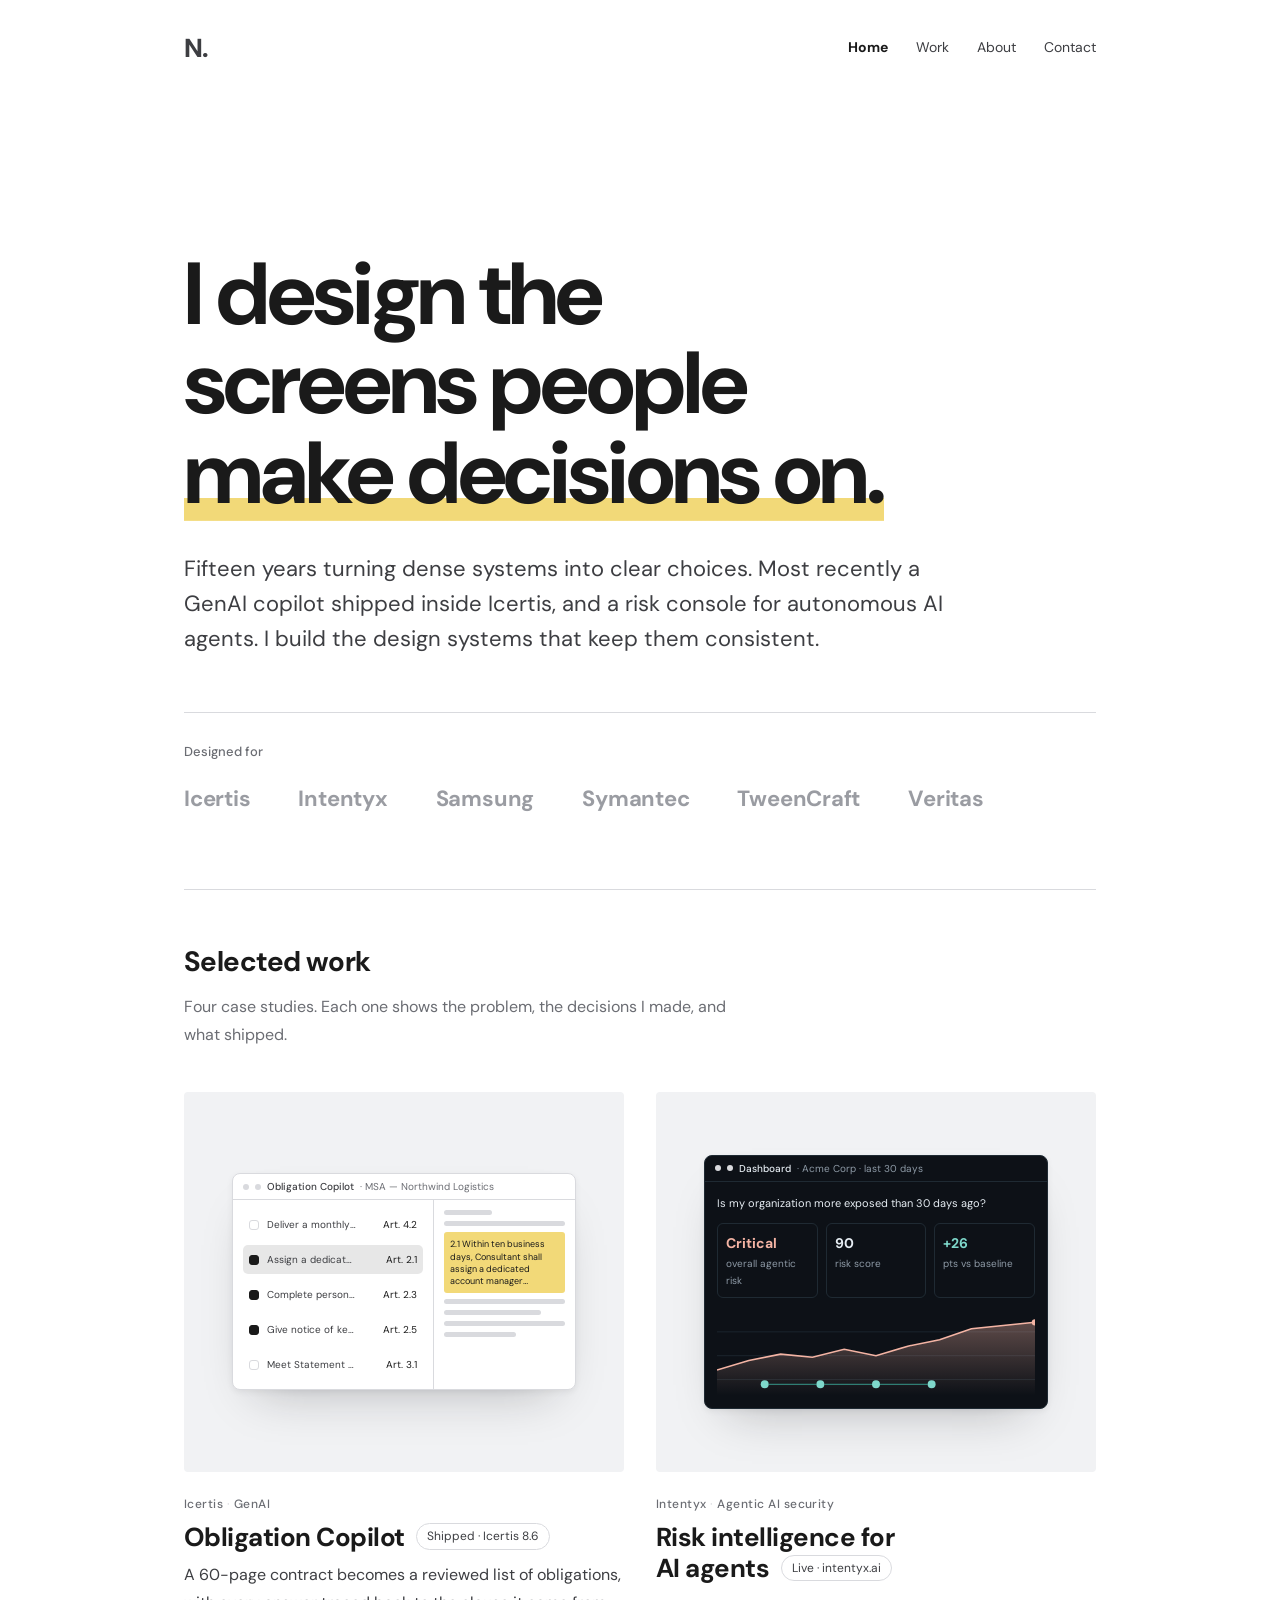
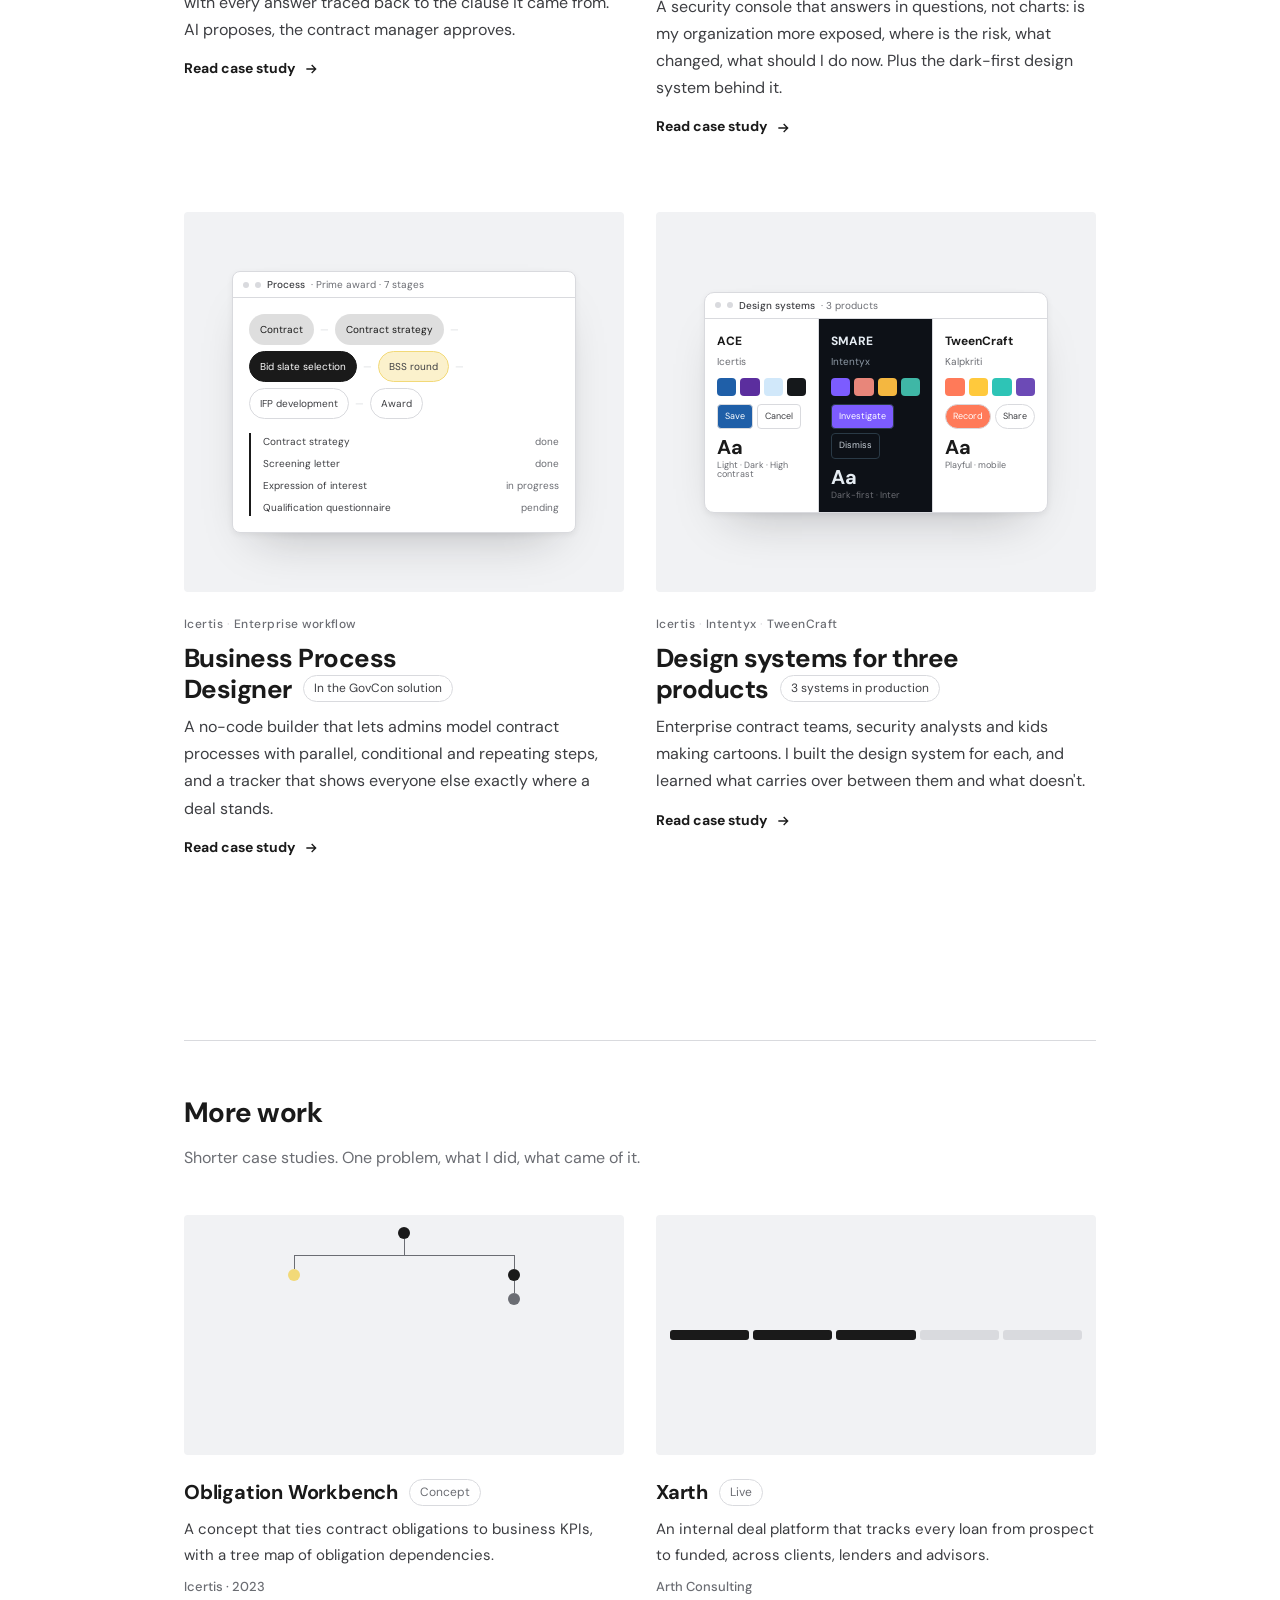
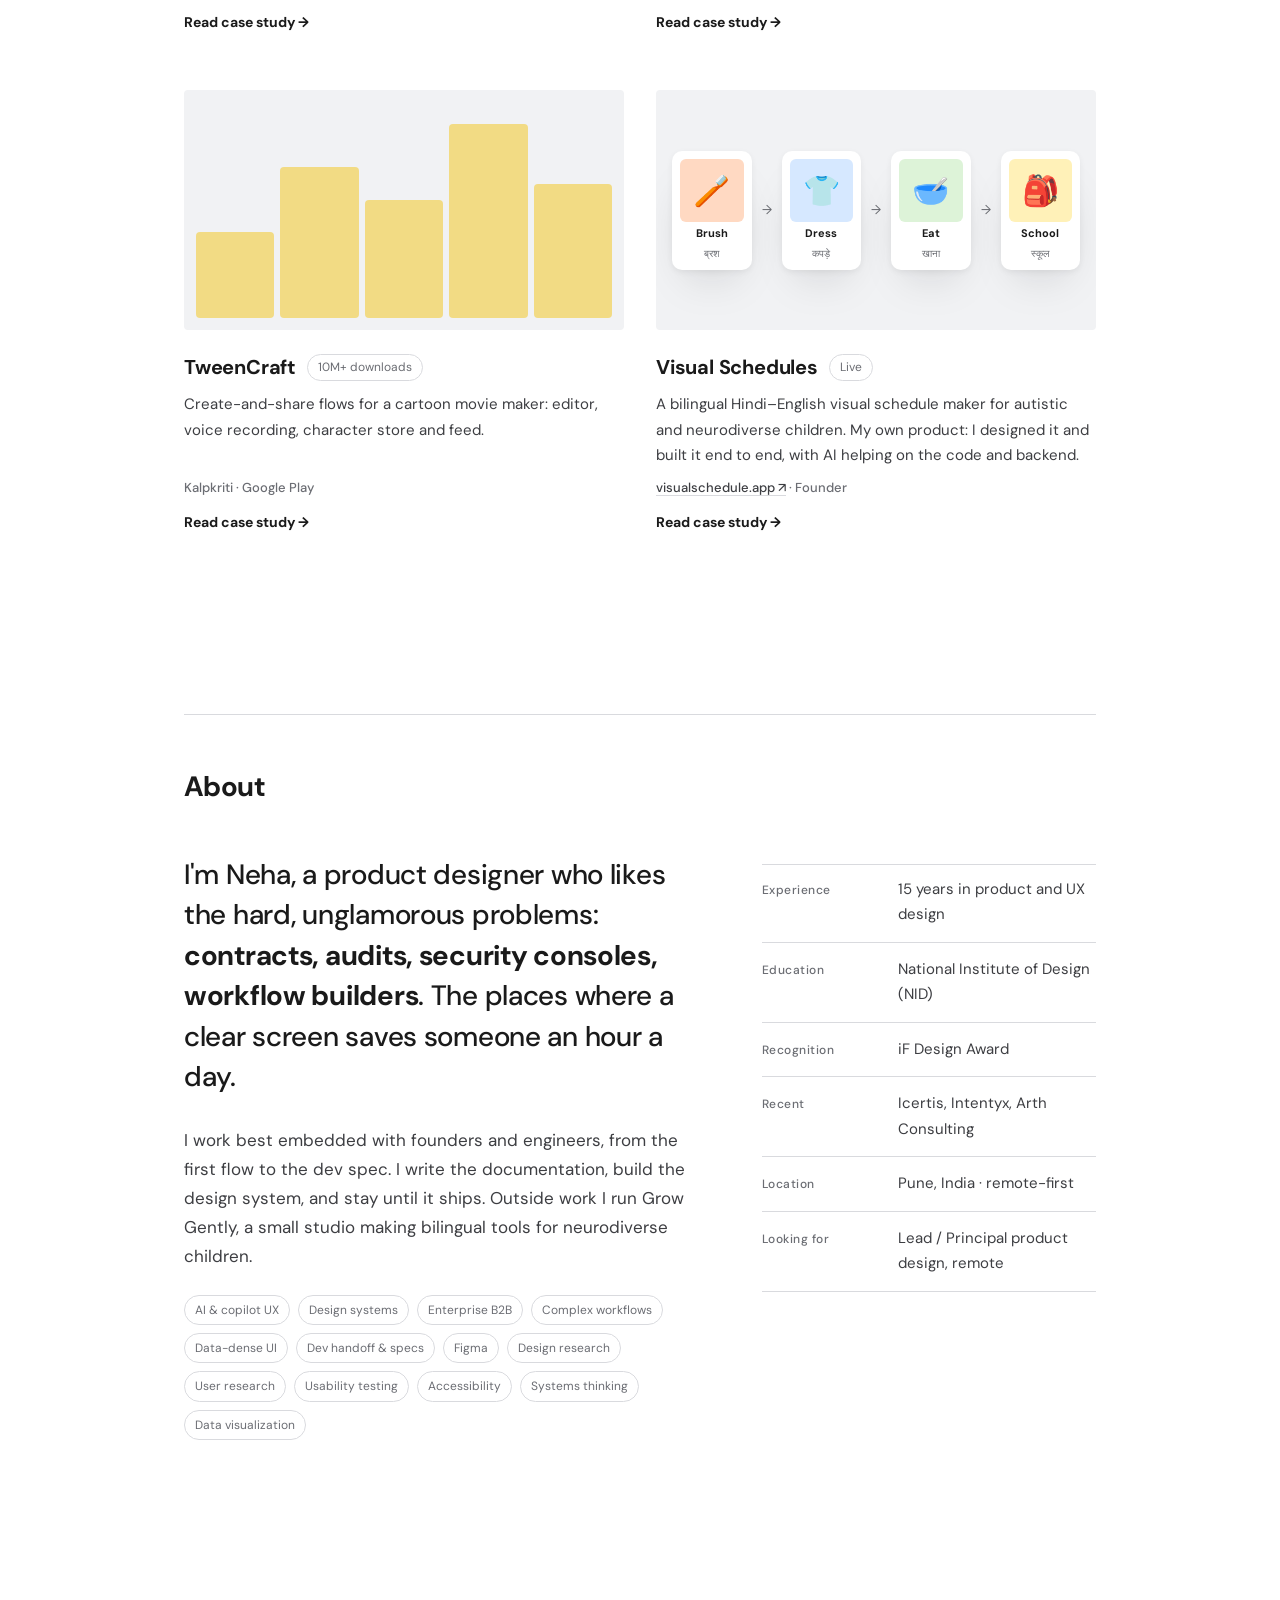
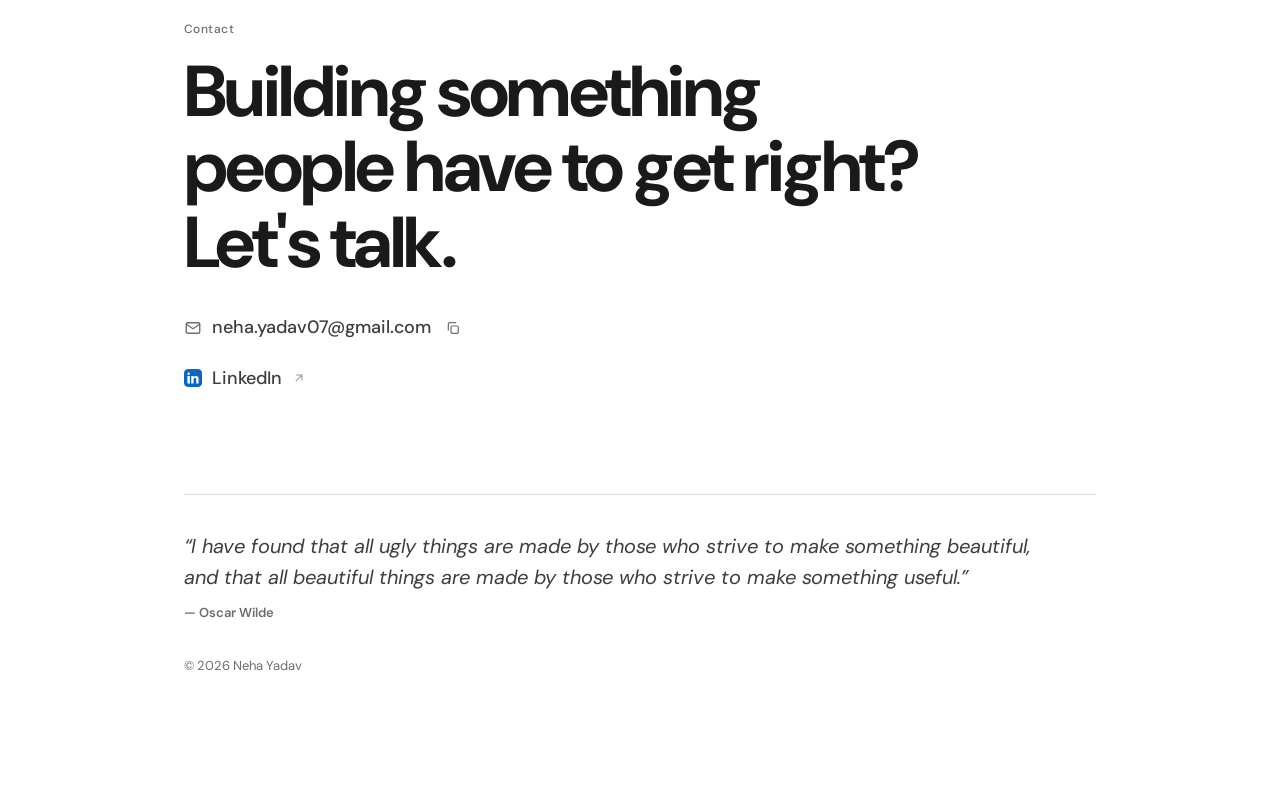
==== index.html @ f547944c "Add files via upload" ====
<!doctype html><html><head><meta charset=utf8><meta name=viewport content="width=device-width,initial-scale=1,viewport-fit=cover"><style>:root{color-scheme:light;box-sizing:border-box;padding-top:env(safe-area-inset-top,0px);padding-bottom:env(safe-area-inset-bottom,0px)}html{scroll-padding-top:env(safe-area-inset-top,0px)}body{margin:0;padding:0;font:14px -apple-system,BlinkMacSystemFont,sans-serif;background:#faf9f5;color:#141413}img{max-width:100%}[hidden]:not([hidden=until-found i]){display:none!important}</style></head><body>
<title>Neha Yadav</title>
<link rel="stylesheet" href="https://fonts.googleapis.com/css2?family=DM+Sans:ital,opsz,wght@0,9..40,300..800;1,9..40,400&display=swap">
<style>
:root{
  --paper:#FFFFFF; --paper-2:#F3F4F6; --ink:#1A1A1A; --ink-2:#3D3E42; --graphite:#6B6D73; --line:#D9DADE;
  --accent:#1A1A1A; --accent-ink:#1A1A1A; --marker:#F2D978; --marker-soft:#FBF1CC;
  --card:#FFFFFF; --shadow:0 2px 6px rgba(20,20,25,.06),0 24px 48px -24px rgba(20,20,25,.28);
  --display:"DM Sans","Helvetica Neue",Arial,sans-serif;
  --body:"DM Sans","Helvetica Neue",Arial,sans-serif;
  --mono:"DM Sans","Helvetica Neue",Arial,sans-serif;
  --ease:cubic-bezier(.2,.7,.2,1);
  --tile:#F1F2F4;
}
*{box-sizing:border-box}
html{scroll-behavior:smooth}
body{margin:0;background:var(--paper);color:var(--ink);font-family:var(--body);font-size:17px;line-height:1.55;-webkit-font-smoothing:antialiased}
a{color:inherit}
h1,h2,h3{font-family:var(--display);text-wrap:balance;margin:0;font-weight:600;letter-spacing:-.01em}
.wrap{max-width:1180px;margin:0 auto;padding-inline:clamp(16px,4vw,48px)}
.eyebrow{font-family:var(--mono);font-size:12px;letter-spacing:.12em;text-transform:uppercase;color:var(--graphite)}
.eyebrow b{color:var(--accent);font-weight:500}

/* nav */
.nav{position:sticky;top:env(safe-area-inset-top,0px);z-index:20;background:color-mix(in srgb,var(--paper) 86%,transparent);backdrop-filter:blur(10px);border-bottom:1px solid var(--line)}
.nav .wrap{display:flex;align-items:center;justify-content:space-between;height:60px;gap:16px}
.logo{font-family:var(--display);font-weight:700;font-size:18px;text-decoration:none;display:flex;align-items:center;gap:10px}
.logo i{width:10px;height:10px;background:var(--marker);display:inline-block;transform:rotate(45deg)}
.nav ul{list-style:none;margin:0;padding:0;display:flex;gap:24px;font-size:14px}
.nav ul a{text-decoration:none;color:var(--ink-2)}
.nav ul a:hover{color:var(--accent)}
.avail{display:flex;align-items:center;gap:8px;font-family:var(--mono);font-size:12px;color:var(--graphite)}
.avail i{width:8px;height:8px;border-radius:50%;background:var(--accent);box-shadow:0 0 0 0 var(--accent);animation:pulse 2.4s infinite}
@keyframes pulse{0%{box-shadow:0 0 0 0 color-mix(in srgb,var(--accent) 50%,transparent)}70%{box-shadow:0 0 0 10px transparent}100%{box-shadow:0 0 0 0 transparent}}
.menu-btn{display:none}
@media (max-width:720px){
  .nav ul{display:none}
  .menu-btn{display:inline-flex;flex-direction:column;justify-content:center;gap:5px;width:44px;height:44px;margin-right:-10px;padding:10px;background:none;border:0;cursor:pointer;border-radius:8px}
  .menu-btn span{display:block;height:2px;width:22px;background:var(--ink);border-radius:2px;transition:transform .25s var(--ease),opacity .2s}
  .menu-btn:focus-visible{outline:2px solid var(--ink);outline-offset:2px}
  .nav.open .menu-btn span:nth-child(1){transform:translateY(7px) rotate(45deg)}
  .nav.open .menu-btn span:nth-child(2){opacity:0}
  .nav.open .menu-btn span:nth-child(3){transform:translateY(-7px) rotate(-45deg)}
  .nav.open ul{display:flex;flex-direction:column;gap:0;position:absolute;left:0;right:0;top:100%;background:var(--paper);border-bottom:1px solid var(--line);padding:8px clamp(20px,6vw,64px) 20px;box-shadow:0 18px 30px -20px rgba(20,20,25,.25)}
  .nav.open ul li a{display:block;padding:14px 0;font-size:20px;font-weight:600;color:var(--ink);border-top:1px solid var(--line)}
  .nav.open ul li:first-child a{border-top:0}
  .nav{background:var(--paper)}
}

/* hero */
.hero{padding-block:clamp(56px,10vw,120px) clamp(40px,6vw,72px);position:relative}
.hero h1{font-size:clamp(40px,7.2vw,96px);line-height:.98;font-weight:500;letter-spacing:-.025em;max-width:16ch;position:relative;display:inline-block}
.hero h1 .hl{position:relative;display:inline-block;white-space:nowrap}
.hero h1 .hl::before{content:"";position:absolute;left:-.06em;right:-.06em;bottom:.08em;height:.42em;background:var(--marker);z-index:-1;transform-origin:left;transform:scaleX(0);animation:mark .9s var(--ease) .9s forwards}
@keyframes mark{to{transform:scaleX(1)}}
.hero .lead{font-size:clamp(18px,2vw,22px);color:var(--ink-2);max-width:56ch;margin-top:28px}
.hero .meta{display:flex;flex-wrap:wrap;gap:28px;margin-top:36px;font-family:var(--mono);font-size:13px;color:var(--graphite)}
.hero .meta span b{display:block;color:var(--ink);font-weight:500;font-family:var(--body);font-size:15px}
/* redline annotation */
.redline{position:absolute;inset:0;pointer-events:none;overflow:visible}
.redline line,.redline path{stroke:var(--accent);stroke-width:1;fill:none;stroke-dasharray:600;stroke-dashoffset:600;animation:draw 1.4s var(--ease) .4s forwards}
.redline text{font-family:var(--mono);font-size:11px;fill:var(--accent);opacity:0;animation:fade .5s 1.5s forwards}
@keyframes draw{to{stroke-dashoffset:0}}
@keyframes fade{to{opacity:1}}
.hero .h1wrap{position:relative;display:inline-block}
.hero .h1wrap .box{position:absolute;inset:0;border:1px dashed color-mix(in srgb,var(--accent) 55%,transparent);opacity:0;animation:fade .6s .2s forwards}
.hero .h1wrap .dim{position:absolute;font-family:var(--mono);font-size:11px;color:var(--accent);opacity:0;animation:fade .5s 1.4s forwards;background:var(--paper);padding:0 6px}
.dim.top{top:-8px;left:50%;transform:translateX(-50%)}
.dim.right{right:-8px;top:50%;transform:translate(50%,-50%) rotate(90deg)}
.hero .h1wrap .handle{position:absolute;width:8px;height:8px;background:var(--paper);border:1px solid var(--accent);opacity:0;animation:fade .4s 1.1s forwards}
.handle.tl{top:-4px;left:-4px}.handle.tr{top:-4px;right:-4px}.handle.bl{bottom:-4px;left:-4px}.handle.br{bottom:-4px;right:-4px}
.ctas{display:flex;flex-wrap:wrap;gap:12px;margin-top:36px}
.btn{display:inline-flex;align-items:center;gap:10px;padding:12px 18px;border-radius:999px;text-decoration:none;font-weight:500;font-size:15px;border:1px solid var(--ink);background:var(--ink);color:var(--paper);transition:transform .35s var(--ease),background .2s}
.btn:hover{transform:translateY(-2px)}
.btn.ghost{background:transparent;color:var(--ink)}
.btn.ghost:hover{background:var(--paper-2)}
.btn svg{width:16px;height:16px;transition:transform .35s var(--ease)}
.btn:hover svg{transform:translateX(3px)}

/* sections */
section{padding-block:clamp(48px,7vw,96px)}
.sec-head{display:flex;align-items:flex-end;justify-content:space-between;gap:24px;flex-wrap:wrap;margin-bottom:36px;border-top:1px solid var(--line);padding-top:20px}
.sec-head h2{font-size:clamp(28px,3.6vw,44px);font-weight:500;letter-spacing:-.02em}
.sec-head p{margin:0;color:var(--graphite);max-width:48ch}

/* case cards */
.cases{display:grid;gap:28px}
.case{display:grid;grid-template-columns:1.05fr 1fr;gap:0;background:var(--card);border:1px solid var(--line);border-radius:18px;overflow:hidden;text-decoration:none;color:inherit;transition:transform .5s var(--ease),box-shadow .5s var(--ease),border-color .3s}
.case:hover{transform:translateY(-4px);box-shadow:var(--shadow);border-color:color-mix(in srgb,var(--accent) 40%,var(--line))}
.case .txt{padding:clamp(24px,3.4vw,44px);display:flex;flex-direction:column;gap:18px}
.case h3{font-size:clamp(24px,2.6vw,34px);font-weight:500;letter-spacing:-.02em;line-height:1.1}
.case p{margin:0;color:var(--ink-2);max-width:46ch}
.case .tags{display:flex;flex-wrap:wrap;gap:8px;margin-top:auto}
.tag{font-family:var(--mono);font-size:12px;padding:5px 10px;border:1px solid var(--line);border-radius:999px;color:var(--graphite)}
.tag.ship{border-color:color-mix(in srgb,var(--accent) 50%,transparent);color:var(--accent-ink);background:color-mix(in srgb,var(--accent) 8%,transparent)}
.case .more{display:flex;align-items:center;gap:8px;font-weight:500;color:var(--accent-ink);font-size:15px}
.case .more svg{width:16px;height:16px;transition:transform .35s var(--ease)}
.case:hover .more svg{transform:translateX(4px)}
.prev{background:var(--paper-2);padding:clamp(20px,3vw,40px);display:flex;align-items:center;justify-content:center;overflow:hidden;position:relative;min-height:300px}
.prev .ui{width:100%;max-width:440px;border-radius:10px;background:var(--card);border:1px solid var(--line);box-shadow:var(--shadow);transform:translateY(8px) rotate(-.6deg);transition:transform .6s var(--ease);font-family:var(--mono);font-size:10px;color:var(--graphite);overflow:hidden}
.case:hover .prev .ui{transform:translateY(0) rotate(0)}
.ui .bar{height:26px;border-bottom:1px solid var(--line);display:flex;align-items:center;gap:6px;padding:0 10px}
.ui .bar i{width:6px;height:6px;border-radius:50%;background:var(--line)}
.ui .bar b{font-weight:500;color:var(--ink-2)}
.ui .body{display:grid;grid-template-columns:1.4fr 1fr;min-height:180px}
.ui .rows{padding:10px;display:grid;gap:6px;align-content:start}
.ui .row{display:grid;grid-template-columns:10px 1fr 52px;gap:8px;align-items:center;padding:6px 6px;border-radius:5px}
.ui .row s{white-space:nowrap}
.ui .row i{width:10px;height:10px;border:1px solid var(--line);border-radius:3px}
.ui .row.on i{background:var(--accent);border-color:var(--accent)}
.ui .row.sel{background:color-mix(in srgb,var(--accent) 10%,transparent)}
.ui .row s{text-decoration:none;color:var(--accent);text-align:right}
.ui .row span{color:var(--ink-2);white-space:nowrap;overflow:hidden;text-overflow:ellipsis}
.ui .doc{border-left:1px solid var(--line);padding:10px;display:grid;gap:6px;align-content:start}
.ui .doc p{margin:0;height:5px;border-radius:3px;background:var(--line)}
.ui .doc p.hl{background:var(--marker);height:auto;padding:6px;color:var(--ink);font-size:9px;line-height:1.35}
/* intentyx preview */
.ui.dark{background:#0D1117;border-color:#1F2A33;color:#8E9AA6}
.ui.dark .bar{border-color:#1F2A33}.ui.dark .bar b{color:#E6EDF3}
.ui.dark .body{grid-template-columns:1fr;padding:12px;gap:10px;display:grid}
.ui.dark .q{color:#E6EDF3;font-size:11px}
.ui.dark .kpi{display:flex;gap:8px}
.ui.dark .kpi div{flex:1;border:1px solid #1F2A33;border-radius:6px;padding:8px}
.ui.dark .kpi b{display:block;color:#F4B4A4;font-size:14px}
.ui.dark svg{width:100%;height:auto;display:block}
/* bpm preview */
.ui.flow .body{grid-template-columns:1fr;padding:16px;gap:14px;display:grid;align-content:center}
.stages{display:flex;gap:6px;align-items:center;flex-wrap:wrap}
.stg{padding:6px 10px;border-radius:999px;border:1px solid var(--line);color:var(--ink-2);white-space:nowrap}
.stg.done{background:color-mix(in srgb,var(--accent) 14%,transparent);border-color:transparent;color:var(--accent-ink)}
.stg.cur{background:var(--ink);color:var(--paper);border-color:var(--ink)}
.stg.warn{border-color:var(--marker);background:var(--marker-soft)}
.stages em{color:var(--line);font-style:normal}
.substeps{display:grid;gap:5px;padding-left:12px;border-left:2px solid var(--accent)}
.substeps div{display:flex;justify-content:space-between;gap:8px;color:var(--ink-2)}
.substeps div s{text-decoration:none;color:var(--graphite)}
@media (max-width:820px){.case{grid-template-columns:1fr}.prev{min-height:240px}.prev .ui{max-width:100%}}

/* more grid */
.grid{display:grid;grid-template-columns:repeat(4,1fr);gap:18px}
.mini{background:var(--card);border:1px solid var(--line);border-radius:14px;padding:18px;display:flex;flex-direction:column;gap:12px;transition:transform .45s var(--ease),box-shadow .45s var(--ease)}
.mini:hover{transform:translateY(-3px);box-shadow:var(--shadow)}
.mini .art{height:96px;border-radius:8px;background:var(--paper-2);position:relative;overflow:hidden}
.mini h3{font-size:18px;font-weight:600;letter-spacing:-.01em}
.mini p{margin:0;color:var(--ink-2);font-size:14px}
.mini .proof{font-family:var(--mono);font-size:12px;color:var(--accent-ink);margin-top:auto}
.sw{position:absolute;inset:14px;display:grid;grid-template-columns:repeat(6,1fr);gap:5px}
.sw i{border-radius:4px;display:block}
.tree{position:absolute;inset:0}
.tree i{position:absolute;width:12px;height:12px;border-radius:50%;background:var(--accent)}
.tree b{position:absolute;height:1px;background:var(--line)}
.pipe{position:absolute;left:14px;right:14px;top:50%;transform:translateY(-50%);display:flex;gap:4px}
.pipe i{flex:1;height:10px;border-radius:3px;background:var(--line)}
.pipe i:nth-child(-n+3){background:var(--accent)}
.frames{position:absolute;inset:12px;display:flex;gap:6px;align-items:flex-end}
.frames i{flex:1;background:var(--marker);border-radius:4px;opacity:.9}
@media (max-width:900px){.grid{grid-template-columns:repeat(2,1fr)}}
@media (max-width:480px){.grid{grid-template-columns:1fr}}

/* about */
.about{display:grid;grid-template-columns:1.2fr .8fr;gap:48px;align-items:start}
.about .big{font-family:var(--display);font-size:clamp(22px,2.6vw,32px);font-weight:400;line-height:1.3;letter-spacing:-.01em}
.about .big em{font-style:normal;background:linear-gradient(transparent 60%,var(--marker-soft) 60%)}
.facts{display:grid;gap:0;border-top:1px solid var(--line)}
.facts div{display:grid;grid-template-columns:120px 1fr;gap:16px;padding:14px 0;border-bottom:1px solid var(--line);font-size:15px}
.facts div span{font-family:var(--mono);font-size:12px;color:var(--graphite);padding-top:3px;letter-spacing:.06em;text-transform:uppercase}
.skills{display:flex;flex-wrap:wrap;gap:8px;margin-top:24px}
@media (max-width:820px){.about{grid-template-columns:1fr}}

/* contact */
.contact{border-top:1px solid var(--line)}
.contact h2{font-size:clamp(34px,5vw,64px);font-weight:500;letter-spacing:-.025em;line-height:1.02}
.email{display:inline-flex;align-items:center;gap:12px;margin-top:24px;font-family:var(--mono);font-size:clamp(15px,2vw,20px);border:1px solid var(--line);border-radius:12px;padding:12px 16px;background:var(--card)}
.email button{font:inherit;font-size:13px;border:1px solid var(--ink);background:var(--ink);color:var(--paper);border-radius:8px;padding:6px 10px;cursor:pointer}
.email button:focus-visible,a:focus-visible{outline:2px solid var(--accent);outline-offset:3px}
.links{display:flex;flex-wrap:wrap;gap:20px;margin-top:20px;font-size:15px}
footer{padding:28px 0 40px;color:var(--graphite);font-family:var(--mono);font-size:12px;display:flex;justify-content:space-between;flex-wrap:wrap;gap:12px}

/* case study pages */
#home[hidden],.cs[hidden]{display:none!important}
.cs{padding-block:clamp(32px,5vw,64px) clamp(48px,7vw,96px)}
.cs .back{display:inline-flex;align-items:center;gap:8px;font-family:var(--mono);font-size:13px;text-decoration:none;color:var(--graphite)}
.cs .back:hover{color:var(--accent)}
.cs .draft{display:inline-block;font-family:var(--mono);font-size:11px;letter-spacing:.1em;text-transform:uppercase;color:var(--ink);background:var(--marker);padding:3px 8px;border-radius:4px;margin-left:12px}
.cs h1{font-size:clamp(36px,5.6vw,72px);font-weight:500;letter-spacing:-.025em;line-height:1.02;margin-top:18px;max-width:18ch}
.cs .hook{font-size:clamp(18px,2vw,23px);color:var(--ink-2);max-width:58ch;margin-top:20px}
.cs .metabar{display:grid;grid-template-columns:repeat(5,1fr);gap:16px;margin-top:36px;padding:20px 0;border-top:1px solid var(--line);border-bottom:1px solid var(--line)}
.cs .metabar div span{display:block;font-family:var(--mono);font-size:11px;letter-spacing:.1em;text-transform:uppercase;color:var(--graphite);margin-bottom:4px}
.cs .metabar div{font-size:15px}
@media (max-width:820px){.cs .metabar{grid-template-columns:repeat(2,1fr)}}
.cs .hero-fig{margin-top:40px;border-radius:18px;background:var(--paper-2);border:1px solid var(--line);padding:clamp(20px,4vw,56px);display:flex;justify-content:center}
.cs .hero-fig .ui{max-width:760px;width:100%;transform:none}
.cs .hero-fig .ui .body{min-height:260px}
.cs .hero-fig .ui .bar{height:auto;min-height:26px;padding:6px 10px;flex-wrap:wrap;line-height:1.4}
.cs .hero-fig .ui .rows{gap:8px}
.cs .hero-fig .ui .row{font-size:12px}
.cs .hero-fig .ui.dark .q{font-size:14px}
.cs .hero-fig .ui.dark .kpi b{font-size:20px}
.cs .hero-fig .ui.flow .stg{font-size:11px}
.cs article{display:grid;grid-template-columns:200px 1fr;gap:40px;margin-top:64px}
.cs article aside{position:sticky;top:calc(env(safe-area-inset-top,0px) + 80px);align-self:start;font-family:var(--mono);font-size:12px;color:var(--graphite);letter-spacing:.08em;text-transform:uppercase}
.cs article aside b{display:block;color:var(--accent);font-weight:500;margin-bottom:6px}
.cs article .prose{max-width:66ch;font-size:17px}
.cs article .prose p{margin:0 0 16px}
.cs article .prose ul{padding-left:20px;margin:0 0 16px}
.cs article .prose li{margin-bottom:6px}
.cs .lede{font-size:clamp(20px,2.2vw,26px);font-family:var(--display);font-weight:400;line-height:1.3;letter-spacing:-.01em;margin:0 0 20px}
@media (max-width:820px){.cs article{grid-template-columns:1fr;gap:12px;margin-top:44px}.cs article aside{position:static}}
.decision{display:grid;grid-template-columns:1fr 1fr;gap:28px;align-items:start;margin-top:56px;padding-top:28px;border-top:1px solid var(--line)}
.decision .n{font-family:var(--mono);font-size:12px;color:var(--accent);letter-spacing:.1em}
.decision h3{font-size:clamp(22px,2.4vw,30px);font-weight:500;letter-spacing:-.02em;margin:8px 0 14px}
.decision p{margin:0 0 12px;color:var(--ink-2)}
.decision .fig{border-radius:14px;background:var(--paper-2);border:1px solid var(--line);padding:22px;min-height:220px;display:flex;align-items:center;justify-content:center}
.decision .fig .ui{max-width:100%;transform:none;font-size:10px}
.tradeoff{font-family:var(--mono);font-size:12px;color:var(--graphite);border-left:2px solid var(--marker);padding-left:12px;margin-top:14px}
@media (max-width:820px){.decision{grid-template-columns:1fr}}
.compare{display:grid;grid-template-columns:1fr 1fr;gap:12px}
.compare div{padding:14px;border-radius:10px;border:1px solid var(--line);background:var(--card);font-size:13px}
.compare div b{display:block;font-family:var(--mono);font-size:11px;letter-spacing:.1em;text-transform:uppercase;color:var(--graphite);margin-bottom:8px}
.compare div.after{border-color:color-mix(in srgb,var(--accent) 45%,transparent)}
.compare div.after b{color:var(--accent)}
.qlist{display:grid;gap:8px;width:100%}
.qlist div{padding:10px 12px;border-radius:8px;background:var(--card);border:1px solid var(--line);font-size:13px;display:flex;justify-content:space-between;gap:12px}
.qlist div s{text-decoration:none;font-family:var(--mono);font-size:11px;color:var(--graphite);white-space:nowrap}
.qlist div.hot{border-color:color-mix(in srgb,var(--accent) 45%,transparent)}
.outcome{margin-top:64px;padding:clamp(24px,3vw,40px);border-radius:18px;background:var(--ink);color:var(--paper);display:grid;grid-template-columns:1fr 1fr;gap:32px}
.outcome h3{font-size:clamp(22px,2.4vw,30px);font-weight:500;letter-spacing:-.02em;margin-bottom:12px}
.outcome p{margin:0 0 10px;color:color-mix(in srgb,var(--paper) 78%,transparent)}
.outcome .stats{display:grid;gap:14px;align-content:start}
.outcome .stats div{border-top:1px solid color-mix(in srgb,var(--paper) 20%,transparent);padding-top:10px}
.outcome .stats b{display:block;font-family:var(--display);font-size:28px;font-weight:500}
.outcome .stats span{font-family:var(--mono);font-size:12px;color:color-mix(in srgb,var(--paper) 65%,transparent)}
@media (max-width:820px){.outcome{grid-template-columns:1fr}}
.layers{display:grid;gap:8px;margin:8px 0 20px}
.layers div{display:grid;grid-template-columns:34px 130px 1fr;gap:12px;align-items:center;padding:12px 14px;border:1px solid var(--line);border-radius:10px;background:var(--card);font-size:15px}
.layers div:nth-child(2){margin-left:18px}.layers div:nth-child(3){margin-left:36px}.layers div:nth-child(4){margin-left:54px;border-color:color-mix(in srgb,var(--accent) 45%,transparent)}
.layers i{font-style:normal;font-family:var(--mono);font-size:12px;color:var(--accent)}
.layers b{font-weight:500}
.layers span{color:var(--graphite);font-size:14px}
.principles{display:grid;grid-template-columns:1fr 1fr;gap:12px;margin-top:8px}
.principles div{padding:16px;border-radius:12px;border:1px solid var(--line);background:var(--card)}
.principles b{display:block;font-family:var(--display);font-weight:500;font-size:18px;margin-bottom:6px}
.principles p{margin:0!important;font-size:15px;color:var(--ink-2)}
@media (max-width:620px){.principles{grid-template-columns:1fr}.layers div{grid-template-columns:28px 1fr;margin-left:0!important}.layers span{grid-column:2}}
@media (max-width:620px){.ui.dark .kpi{flex-wrap:wrap}.ui.dark .kpi div{flex:1 1 40%;min-width:0}.cs .hero-fig{padding:14px}}
.applied{font-family:var(--mono);font-size:12px;color:var(--accent-ink);margin-top:10px}
.nextcase{margin-top:48px;display:flex;justify-content:space-between;align-items:center;gap:16px;flex-wrap:wrap;border-top:1px solid var(--line);padding-top:24px}
.nextcase a{text-decoration:none;font-family:var(--display);font-size:clamp(20px,2.4vw,28px);font-weight:500;display:inline-flex;gap:10px;align-items:center}
.nextcase a:hover{color:var(--accent)}
.nextcase span{font-family:var(--mono);font-size:12px;color:var(--graphite);display:block;letter-spacing:.08em;text-transform:uppercase}

/* reveal */
.rv.in{animation:rise .9s var(--ease) both}
@keyframes rise{from{opacity:0;transform:translateY(16px)}to{opacity:1;transform:none}}
html.js .rv:not(.in){opacity:0}
/* ===== minimal 2-column layer ===== */
body{font-size:17px;line-height:1.7;color:var(--ink-2)}
h1,h2,h3{font-family:var(--display);color:var(--ink);letter-spacing:-.02em}
.wrap{max-width:1040px;padding-inline:clamp(20px,6vw,64px)}
.eyebrow{font-size:12px;letter-spacing:.04em;text-transform:none;color:var(--graphite);font-weight:500}
.eyebrow b{color:var(--line)}
/* nav */
.nav{background:color-mix(in srgb,var(--paper) 94%,transparent);border-bottom:0}
.nav .wrap{height:96px}
.logo{font-size:26px;font-weight:800;letter-spacing:-.02em}.logo i{display:none}
.nav ul{gap:28px;font-size:14px}
.nav ul a{color:var(--ink-2);font-weight:400}
.nav ul a{padding:4px 0;background:linear-gradient(var(--marker),var(--marker)) no-repeat 0 88%/0% 5px;transition:background-size .35s var(--ease),color .2s}
.nav ul a:hover,.nav ul a:focus-visible{background-size:100% 5px;color:var(--ink)}
.nav ul a.active{font-weight:700;color:var(--ink)}
.nav{transition:box-shadow .3s var(--ease)}
.nav.scrolled{box-shadow:0 1px 0 var(--line)}
/* gentle motion */
.hero h1,.hero .lead,.hero .brands{animation:rise .9s var(--ease) both}
.hero .lead{animation-delay:.12s}.hero .brands{animation-delay:.24s}
.brands li{transition:color .25s}.brands li:hover{color:var(--ink-2)}
.cases .case:nth-child(even).in,.grid .mini:nth-child(even).in{animation-delay:.1s}
.case .prev,.mini .art{transition:background-color .4s var(--ease)}
.case:hover .prev,a.mini:hover .art{background-color:#EBECEF}
.mini .art>*{transition:transform .6s var(--ease)}
a.mini:hover .art>*{transform:scale(1.03)}
.case .more svg{transition:transform .3s var(--ease)}
.case:hover .more svg{transform:translateX(4px)}
.nav ul a:hover{color:var(--ink)}
.avail{display:none}
/* hero */
.hero{padding-block:clamp(72px,12vw,160px) clamp(32px,4vw,48px)}
.hero h1{font-size:clamp(48px,7.4vw,88px);font-weight:700;line-height:1.02;letter-spacing:-.035em;display:block;max-width:none}
.hero .lead{font-size:clamp(18px,1.9vw,22px);font-weight:400;color:var(--ink-2);max-width:36em;margin-top:32px;line-height:1.6}
.hero .lead b{color:var(--ink);font-weight:700}
.hero h1{max-width:none}
.hero h1 .hl{display:inline;white-space:normal;background:linear-gradient(var(--marker),var(--marker)) no-repeat 0 90%/0% .26em;-webkit-box-decoration-break:clone;box-decoration-break:clone;animation:mark2 1s var(--ease) .7s forwards}
.hero h1 .hl::before{content:none}
@keyframes mark2{to{background-size:100% .26em}}
@media (prefers-reduced-motion:reduce){.hero h1 .hl{background-size:100% .26em}}
.brands{display:flex;flex-direction:column;align-items:stretch;flex-wrap:nowrap;gap:16px clamp(28px,4vw,48px);margin-top:clamp(40px,5vw,56px);padding-top:28px;border-top:1px solid var(--line)}
.brands .bl{font-size:13px;color:var(--graphite);font-weight:500}
.brands ul{list-style:none;margin:0;padding:0;display:flex;flex-wrap:wrap;gap:12px clamp(28px,4vw,48px)}
.brands li{white-space:nowrap}
.marquee{overflow:hidden;-webkit-mask-image:linear-gradient(90deg,transparent,#000 6%,#000 94%,transparent);mask-image:linear-gradient(90deg,transparent,#000 6%,#000 94%,transparent)}
.marquee .track,.ticker .track{display:flex;width:max-content;animation:scrollx 32s linear infinite}
.marquee:hover .track,.ticker:hover .track{animation-play-state:paused}
@keyframes scrollx{from{transform:translateX(0)}to{transform:translateX(-50%)}}
.ticker{overflow:hidden;border-top:1px solid var(--line);border-bottom:1px solid var(--line);padding:clamp(18px,2.4vw,28px) 0;margin:clamp(24px,4vw,48px) 0}
.ticker .track{animation-duration:48s;animation-direction:reverse}
.ticker .track>div{display:flex;align-items:center;gap:clamp(20px,3vw,40px);padding-right:clamp(20px,3vw,40px)}
.ticker span{font-size:clamp(28px,4.4vw,56px);font-weight:700;letter-spacing:-.03em;color:var(--ink);white-space:nowrap}
.ticker span:nth-of-type(even){color:transparent;-webkit-text-stroke:1.2px var(--ink)}
.ticker i{font-style:normal;color:var(--marker);font-size:clamp(20px,2.6vw,32px)}
@media (prefers-reduced-motion:reduce){.marquee .track,.ticker .track{animation:none!important}.marquee{-webkit-mask-image:none;mask-image:none}.brands ul[aria-hidden]{display:none}.brands ul{flex-wrap:wrap}}
.brands li{font-size:clamp(18px,1.8vw,22px);font-weight:700;letter-spacing:-.01em;color:#9A9CA2}
.hero .meta{gap:clamp(24px,4vw,44px);margin-top:clamp(48px,6vw,72px);font-family:var(--body);font-size:14px;color:var(--graphite)}
.hero .meta span b{font-family:var(--display);font-size:22px;font-weight:700;color:var(--ink);margin-bottom:2px}
/* section labels */
section{padding-block:clamp(48px,7vw,96px)}
.sec-head{border-top:1px solid var(--line);padding-top:clamp(32px,4vw,48px);margin-bottom:clamp(28px,4vw,44px);flex-direction:column;align-items:flex-start;justify-content:flex-start;gap:8px}
#work{padding-top:clamp(16px,2vw,24px)}
.sec-head h2{font-size:clamp(22px,2.4vw,28px);font-weight:700}
.sec-head p{color:var(--graphite);font-size:16px;margin:0;max-width:52ch}
/* work grid: 2 columns, first card featured */
.cases{grid-template-columns:1fr 1fr;gap:clamp(48px,6vw,72px) clamp(20px,3vw,32px)}
.case{display:flex;flex-direction:column;gap:22px;background:none;border:0;border-radius:0;overflow:visible}
.case:hover{transform:none;box-shadow:none}
.case .prev{order:-1;background:var(--tile);border-radius:4px;min-height:clamp(260px,30vw,380px);padding:clamp(24px,4vw,48px)}
.prev .ui{box-shadow:var(--shadow);border-radius:8px;transform:none;transition:transform .5s var(--ease)}
.case:hover .prev .ui{transform:translateY(-6px)}
.case .txt{padding:0;gap:8px}
.case h3{font-size:clamp(22px,2.2vw,26px);font-weight:700;line-height:1.2}
.case p{font-size:16px;color:var(--ink-2);max-width:46ch}
.case .tags{margin-top:6px;gap:8px}
.case .tags .tag:nth-child(n+2){display:none}
.tag{border:1px solid var(--line);border-radius:999px;padding:4px 10px;font-size:12px;color:var(--graphite)}
.tag.ship{background:var(--card);border-color:var(--line);color:var(--ink-2)}
.case .more{font-size:14px;font-weight:700;color:var(--ink);margin-top:6px}
.case h3 .tag{display:inline-block;vertical-align:middle;position:relative;top:-3px;margin-left:6px;font-size:12px;font-weight:400;letter-spacing:0;line-height:1.4;white-space:nowrap}
.ul{background:linear-gradient(var(--marker),var(--marker)) no-repeat 0 92%/0% .42em;transition:background-size .35s var(--ease);padding-bottom:1px}
.case:hover .ul,.case:focus-visible .ul,a.mini:hover .ul,a.mini:focus-visible .ul{background-size:100% .42em}
/* more work: 2 columns */
.grid{grid-template-columns:1fr 1fr;gap:clamp(40px,5vw,56px) clamp(20px,3vw,32px)}
.mini{background:none;border:0;border-radius:0;padding:0;gap:8px}
.mini:hover{transform:none;box-shadow:none}
.mini .art{height:clamp(180px,20vw,240px);border-radius:4px;background:var(--tile);margin-bottom:12px}
.mini .tree b{background:var(--graphite)}
.mini h3{font-size:20px;font-weight:700}
.mini h3 .tag.mt{display:inline-block;vertical-align:middle;position:relative;top:-2px;margin-left:6px;font-size:12px;font-weight:400;letter-spacing:0;line-height:1.4;white-space:nowrap;background:var(--card)}
.mini p{font-size:15px}
.mini .proof{font-size:13px;color:var(--graphite);font-weight:500}
/* about */
.about{gap:clamp(40px,6vw,80px)}
.about .big{font-family:var(--display);font-size:clamp(22px,2.4vw,28px);font-weight:500;line-height:1.45;color:var(--ink)}
.about .big em{background:none;font-style:normal;font-weight:700}
.facts{border-top:0!important}.facts .portrait{display:block;width:clamp(140px,14vw,180px);height:auto;aspect-ratio:1;border-radius:12px;object-fit:cover;margin-bottom:20px}
.facts{border-top:1px solid var(--line)!important}
.about .big{margin-top:0}.about .facts{margin-top:9px;align-self:start}.about .facts div:first-of-type{padding-top:12px}
.facts{border-top:1px solid var(--line)}
.facts div span{font-size:12px;letter-spacing:.04em;text-transform:none;font-weight:500}
/* contact */
.contact{border-top:0}
.contact h2{font-size:clamp(40px,6vw,72px);font-weight:700;letter-spacing:-.035em;line-height:1.05}
.email{border:0;border-radius:0;background:none;padding:0;font-size:clamp(18px,2vw,22px);font-weight:500;color:var(--ink)}
.email button{background:var(--ink);color:#fff;border:0;border-radius:999px;font-size:13px;padding:8px 14px}
.links a{color:var(--ink-2);text-decoration:none;font-weight:500}
.links a:hover{color:var(--ink);text-decoration:underline}
.quote{margin:0;flex-basis:100%;max-width:44em;font-size:clamp(17px,1.8vw,20px);font-style:italic;line-height:1.55;color:var(--ink-2);padding:8px 0 20px}
.quote cite{display:block;margin-top:10px;font-style:normal;font-size:13px;font-weight:600;color:var(--graphite)}
.quote cite::before{content:"— "}
.clinks{list-style:none;margin:28px 0 0;padding:0;display:grid;gap:12px}
.clinks li{display:flex;align-items:center;gap:6px}
.ci{display:inline-flex;align-items:center;gap:10px;font-size:clamp(16px,1.6vw,18px);font-weight:500;color:var(--ink-2);text-decoration:none;padding:4px 0}
.ci svg{width:18px;height:18px;color:var(--graphite);flex:none}
.ci .arr{width:14px;height:14px;opacity:.7}
.ci .li{width:18px;height:18px;border-radius:3px;flex:none}
.ci:hover,.ci:focus-visible{color:var(--ink)}
.ci:hover span,.ci:focus-visible span{text-decoration:underline;text-underline-offset:3px;text-decoration-color:var(--marker);text-decoration-thickness:3px}
.cbtn{position:relative;display:inline-grid;place-items:center;width:32px;height:32px;border:0;background:none;border-radius:6px;color:var(--graphite);cursor:pointer}
.cbtn svg{width:16px;height:16px}
.cbtn:hover,.cbtn:focus-visible{background:var(--tile);color:var(--ink)}
.cbtn.ok{color:var(--ink)}
.cbtn .tip{position:absolute;left:100%;margin-left:6px;white-space:nowrap;font-size:12px;color:var(--graphite)}
footer{font-family:var(--body);font-size:13px;border-top:1px solid var(--line);margin-top:clamp(56px,8vw,96px)}
/* case pages */
.cs .back{font-size:14px;font-weight:500;letter-spacing:0;text-transform:none}
.cs h1{font-size:clamp(40px,6vw,72px);font-weight:700;letter-spacing:-.035em;line-height:1.04;max-width:18ch}
.cs .hook{font-weight:400;font-size:clamp(18px,1.8vw,21px)}
.cs .metabar div span{font-size:12px;letter-spacing:.04em;text-transform:none;font-weight:500}
.cs .hero-fig{border:0;border-radius:4px;background:var(--tile);padding:clamp(24px,6vw,80px)}
.cs article aside{font-size:12px;letter-spacing:.04em;text-transform:none;font-weight:500}
.cs article aside b{color:var(--ink);font-size:14px;font-weight:700}
.cs .lede{font-family:var(--display);font-size:clamp(21px,2.2vw,26px);font-weight:500;line-height:1.4;color:var(--ink)}
.decision{border-top-color:var(--line);gap:clamp(28px,5vw,56px)}
.decision .n{font-size:12px;letter-spacing:.06em;color:var(--graphite);font-weight:600}
.decision h3{font-size:clamp(24px,2.6vw,30px);font-weight:700;line-height:1.2}
.decision .fig{border:0;border-radius:4px;background:var(--tile)}
.tradeoff{font-family:var(--body);font-size:14px;border-left-color:var(--ink)}
.applied{font-size:12px;font-weight:600;color:var(--ink-2)}
.outcome{background:var(--card);color:var(--ink);border:1px solid var(--line);border-radius:8px;transition:border-color .3s var(--ease),box-shadow .3s var(--ease)}
.outcome:hover{border-color:var(--marker);box-shadow:0 0 0 3px var(--marker)}
.outcome h3{color:var(--ink);font-weight:700}
.outcome p{color:var(--ink-2)}
.outcome .stats div{border-top:1px solid var(--line)}
.outcome .stats span{color:var(--graphite)}
/* case pages: one left edge for text, boxes and lines */
.cs .metabar{grid-template-columns:repeat(auto-fit,minmax(150px,1fr))}
.cs article{grid-template-columns:1fr;gap:10px;margin-top:clamp(56px,7vw,88px)}
.cs article aside{position:static;display:flex;align-items:baseline;gap:10px}
.cs article aside b{display:inline;margin:0}
.cs article .prose{max-width:720px}
.layers div:nth-child(n){margin-left:0}
.systems,.outcome,.decision{margin-left:0;margin-right:0}
.outcome .stats b{font-weight:700}
.nextcase a{font-weight:700}
.nextcase span{font-size:12px;letter-spacing:.04em;text-transform:none}
.layers b,.principles b{font-weight:700}
.principles b{font-family:var(--display);font-size:18px}
.ui.dsprev{background:var(--card);border:1px solid var(--line);border-radius:10px;overflow:hidden;box-shadow:var(--shadow);width:100%}
.dsprev .dsgrid{display:grid;grid-template-columns:repeat(3,1fr)}
.dsprev .sys{padding:12px;display:grid;gap:8px;align-content:start;border-right:1px solid var(--line);font-size:10px;color:var(--graphite)}
.dsprev .sys:last-child{border-right:0}
.dsprev .sys b{font-size:12px;color:var(--ink);font-weight:700}
.dsprev .sys>span{margin-top:-6px}
.dsprev .sws{display:grid;grid-template-columns:repeat(4,1fr);gap:4px}
.dsprev .sws i{display:block;height:18px;border-radius:4px}
.dsprev .btns{display:flex;gap:4px;flex-wrap:wrap}
.dsprev .btns em{font-style:normal;padding:4px 7px;border-radius:4px;border:1px solid var(--line);color:var(--ink-2);font-size:9px;white-space:nowrap}
.dsprev .ty{font-size:20px;font-weight:700;color:var(--ink);line-height:1}
.dsprev .ty small{display:block;font-size:9px;font-weight:400;color:var(--graphite);margin-top:4px}
.dsprev .sys.dk{background:#0D1117;color:#8E9AA6}.dsprev .sys.dk b,.dsprev .sys.dk .ty{color:#E6EDF3}.dsprev .sys.dk .btns em{border-color:#2A3A46;color:#C9D1D9}
.cs .hero-fig .dsprev{max-width:820px}
.cs .hero-fig .dsprev .sys{padding:20px;gap:12px;font-size:12px}
.cs .hero-fig .dsprev .sys b{font-size:16px}
.cs .hero-fig .dsprev .sws i{height:32px}
.cs .hero-fig .dsprev .btns em{font-size:12px;padding:6px 10px}
.cs .hero-fig .dsprev .ty{font-size:34px}
.cs .hero-fig .dsprev .ty small{font-size:11px}
.systems{display:grid;grid-template-columns:repeat(3,1fr);gap:clamp(16px,2.4vw,28px);margin-top:clamp(40px,6vw,64px)}
.systems .s{background:var(--tile);border-radius:4px;padding:clamp(20px,2.4vw,28px);display:flex;flex-direction:column;gap:10px}
.systems .s .who{font-size:12px;color:var(--graphite);font-weight:500}
.systems .s h3{font-size:22px;font-weight:700}
.systems .s p{margin:0;font-size:15px;color:var(--ink-2)}
.systems .s ul{margin:6px 0 0;padding-left:18px;font-size:14px;color:var(--ink-2)}
.systems .s li{margin-bottom:4px}
.lessons{display:grid;gap:0;margin-top:8px}
.lessons div{display:grid;grid-template-columns:48px 1fr;gap:16px;padding:22px 0;border-top:1px solid var(--line)}
.lessons div:last-child{border-bottom:1px solid var(--line)}
.lessons i{font-style:normal;font-weight:700;color:var(--graphite);font-size:14px;padding-top:4px}
.lessons h3{font-size:clamp(20px,2vw,24px);font-weight:700;margin:0 0 6px}
.lessons p{margin:0;color:var(--ink-2)}
@media (max-width:900px){.systems{grid-template-columns:1fr}}
a.mini{text-decoration:none;color:inherit}
.vsa{position:absolute;inset:0;display:flex;align-items:center;justify-content:center;gap:clamp(4px,1vw,10px);padding:16px}
.vsa .vc{background:#fff;border-radius:10px;box-shadow:var(--shadow);padding:8px;display:grid;justify-items:center;gap:2px;width:clamp(56px,7vw,84px)}
.vsa .vc i{font-style:normal;width:100%;aspect-ratio:1;border-radius:6px;display:grid;place-items:center;font-size:clamp(20px,2.4vw,30px)}
.vsa .vc span{font-size:11px;font-weight:700;color:var(--ink)}
.vsa .vc small{font-size:10px;color:var(--graphite)}
.vsa em{font-style:normal;color:var(--graphite);font-size:13px}
.linkcard{position:relative;cursor:pointer}
.linkcard .stretch{color:inherit;text-decoration:none}
.linkcard .stretch::after{content:"";position:absolute;inset:0;z-index:0}
.linkcard .stretch:focus-visible{outline:none}.linkcard:focus-within{outline:2px solid var(--ink);outline-offset:6px;border-radius:4px}
.linkcard .plink{position:relative;z-index:1;color:var(--ink-2);text-decoration:underline;text-underline-offset:3px;text-decoration-color:var(--line)}
.linkcard .plink:hover{color:var(--ink);text-decoration-color:var(--marker);text-decoration-thickness:3px}
.linkcard:hover .ul{background-size:100% .42em}
.linkcard:hover .art{background-color:#EBECEF}.linkcard:hover .art>*{transform:scale(1.03)}
.mlink{font-size:14px;font-weight:700;color:var(--ink);margin-top:4px}
a.mini:hover h3{text-decoration:underline}
.shots{display:grid;grid-template-columns:repeat(3,1fr);gap:12px;width:100%}
.shots figure{margin:0}
.shots img{display:block;width:100%;aspect-ratio:526/296;object-fit:cover;border-radius:8px;background:var(--card);box-shadow:var(--shadow)}
.shots .ph{display:none;aspect-ratio:526/296;border-radius:8px;background:var(--card);border:1px dashed var(--line);place-items:center;font-size:12px;color:var(--graphite);text-align:center;padding:8px}
.shots figure.broken img{display:none}.shots figure.broken .ph{display:grid}
.credit{font-size:12px;color:var(--graphite);margin-top:12px}
.credit a{color:var(--graphite)}
.ext{display:flex;flex-wrap:wrap;gap:10px;margin-top:24px}
.ext a{font-size:14px;font-weight:600;color:var(--ink);text-decoration:none;border:1px solid var(--line);border-radius:999px;padding:8px 14px}
.ext a:hover{border-color:var(--ink)}
.cs .hero-fig .vsa{position:static;flex-wrap:wrap}
.cs .hero-fig .vsa .vc{width:clamp(72px,12vw,120px);padding:12px}
.cs .hero-fig .vsa .vc span{font-size:14px}.cs .hero-fig .vsa .vc small{font-size:12px}
.board{display:flex;flex-direction:column;align-items:center;gap:20px;width:100%}
.board .ft{display:flex;gap:16px;align-items:stretch}
.board .ft div{background:#fff;border-radius:12px;box-shadow:var(--shadow);padding:14px;display:grid;justify-items:center;gap:6px;width:clamp(110px,16vw,160px)}
.board .ft b{font-size:12px;color:var(--graphite);font-weight:600}
.board .ft i{font-style:normal;font-size:clamp(34px,5vw,52px);width:100%;aspect-ratio:1;border-radius:8px;display:grid;place-items:center}
.board .ft span{font-weight:700;color:var(--ink)}
.cs .hero-fig .ui:not(.dark):not(.dsprev){background:var(--card);border:1px solid var(--line);border-radius:10px;box-shadow:var(--shadow);overflow:hidden}
@media (max-width:640px){.shots{grid-template-columns:1fr}.pipe5{grid-template-columns:1fr 1fr!important}}

@media (max-width:560px){.dsprev .dsgrid{grid-template-columns:1fr}.dsprev .sys{border-right:0;border-bottom:1px solid var(--line)}}
@media (max-width:760px){.cases,.grid{grid-template-columns:1fr}.nav .wrap{height:72px}}
@media (prefers-reduced-motion:reduce){html.js .rv:not(.in){opacity:1}*,*::before,*::after{animation:none!important;transition:none!important}.hero h1 .hl::before{transform:none}.redline *,.hero .dim,.hero .box,.hero .handle{opacity:1;stroke-dashoffset:0}}
</style>

<script>document.documentElement.classList.add("js")</script>
<nav class="nav"><div class="wrap">
  <a class="logo" href="#top" aria-label="Neha Yadav, home"><i></i>N.</a>
  <button class="menu-btn" type="button" aria-label="Open menu" aria-expanded="false" aria-controls="navlinks"><span></span><span></span><span></span></button>
  <ul id="navlinks"><li><a href="#top">Home</a></li><li><a href="#work">Work</a></li><li><a href="#about">About</a></li><li><a href="#contact">Contact</a></li></ul>
  <div class="avail"><i></i>Open to remote roles</div>
</div></nav>

<div id="home">
<header class="hero" id="top"><div class="wrap">
  <h1>I design the<br> screens people<br> <span class="hl">make decisions on.</span></h1>
  <p class="lead">Fifteen years turning dense systems into clear choices. Most recently a GenAI copilot shipped inside Icertis, and a risk console for autonomous AI agents. I build the design systems that keep them consistent.</p>
  <div class="brands" aria-label="Companies I have designed for">
    <span class="bl">Designed for</span>
    <ul><li>Icertis</li><li>Intentyx</li><li>Samsung</li><li>Symantec</li><li>TweenCraft</li><li>Veritas</li></ul>
  </div>
</div></header>

<section id="work"><div class="wrap">
  <div class="sec-head rv"><h2>Selected work</h2><p>Four case studies. Each one shows the problem, the decisions I made, and what shipped.</p></div>
  <div class="cases">

    <a class="case rv" href="#copilot" style="--tint:var(--t-blue)">
      <div class="txt">
        <div class="eyebrow">Icertis <b>·</b> GenAI</div>
        <h3>Obligation Copilot <span class="tag ship">Shipped · Icertis 8.6</span></h3>
        <p>A 60-page contract becomes a reviewed list of obligations, with every answer traced back to the clause it came from. AI proposes, the contract manager approves.</p>
        
        <div class="more"><span class="ul">Read case study</span> <svg viewBox="0 0 24 24" fill="none" stroke="currentColor" stroke-width="2"><path d="M5 12h14M13 6l6 6-6 6"/></svg></div>
      </div>
      <div class="prev"><div class="ui">
        <div class="bar"><i></i><i></i><b>Obligation Copilot</b><span>· MSA — Northwind Logistics</span></div>
        <div class="body">
          <div class="rows">
            <div class="row"><i></i><span>Deliver a monthly status report</span><s>Art. 4.2</s></div>
            <div class="row on sel"><i></i><span>Assign a dedicated account manager</span><s>Art. 2.1</s></div>
            <div class="row on"><i></i><span>Complete personnel background checks</span><s>Art. 2.3</s></div>
            <div class="row on"><i></i><span>Give notice of key personnel changes</span><s>Art. 2.5</s></div>
            <div class="row"><i></i><span>Meet Statement of Work milestones</span><s>Art. 3.1</s></div>
          </div>
          <div class="doc"><p style="width:40%"></p><p></p><p class="hl">2.1 Within ten business days, Consultant shall assign a dedicated account manager…</p><p></p><p style="width:80%"></p><p></p><p style="width:60%"></p></div>
        </div>
      </div></div>
    </a>

    <a class="case rv" href="#smare" style="--tint:var(--t-peach)">
      <div class="txt">
        <div class="eyebrow">Intentyx <b>·</b> Agentic AI security</div>
        <h3>Risk intelligence for AI agents <span class="tag ship">Live · intentyx.ai</span></h3>
        <p>A security console that answers in questions, not charts: is my organization more exposed, where is the risk, what changed, what should I do now. Plus the dark-first design system behind it.</p>
        
        <div class="more"><span class="ul">Read case study</span> <svg viewBox="0 0 24 24" fill="none" stroke="currentColor" stroke-width="2"><path d="M5 12h14M13 6l6 6-6 6"/></svg></div>
      </div>
      <div class="prev"><div class="ui dark">
        <div class="bar"><i></i><i></i><b>Dashboard</b><span>· Acme Corp · last 30 days</span></div>
        <div class="body">
          <div class="q">Is my organization more exposed than 30 days ago?</div>
          <div class="kpi"><div><b>Critical</b>overall agentic risk</div><div><b style="color:#E6EDF3">90</b>risk score</div><div><b style="color:#7ED8CB">+26</b>pts vs baseline</div></div>
          <svg viewBox="0 0 400 110" aria-hidden="true">
            <defs><linearGradient id="g" x1="0" x2="0" y1="0" y2="1"><stop offset="0" stop-color="#F4B4A4" stop-opacity=".35"/><stop offset="1" stop-color="#F4B4A4" stop-opacity="0"/></linearGradient></defs>
            <g stroke="#1F2A33"><line x1="0" y1="30" x2="400" y2="30"/><line x1="0" y1="60" x2="400" y2="60"/><line x1="0" y1="90" x2="400" y2="90"/></g>
            <path d="M0 78 L40 66 L80 58 L120 62 L160 52 L200 60 L240 48 L280 40 L320 26 L360 22 L400 18 L400 110 L0 110Z" fill="url(#g)"/>
            <path d="M0 78 L40 66 L80 58 L120 62 L160 52 L200 60 L240 48 L280 40 L320 26 L360 22 L400 18" stroke="#F4B4A4" stroke-width="2" fill="none"/>
            <circle cx="400" cy="18" r="4" fill="#F4B4A4"/>
            <g fill="#7ED8CB"><circle cx="60" cy="96" r="5"/><circle cx="130" cy="96" r="5"/><circle cx="200" cy="96" r="5"/><circle cx="270" cy="96" r="5"/></g>
            <g stroke="#3FB7A6" stroke-width="1"><line x1="65" y1="96" x2="125" y2="96"/><line x1="135" y1="96" x2="195" y2="96"/><line x1="205" y1="96" x2="265" y2="96"/></g>
          </svg>
        </div>
      </div></div>
    </a>

    <a class="case rv" href="#bpm" style="--tint:var(--t-yellow)">
      <div class="txt">
        <div class="eyebrow">Icertis <b>·</b> Enterprise workflow</div>
        <h3>Business Process Designer <span class="tag ship">In the GovCon solution</span></h3>
        <p>A no-code builder that lets admins model contract processes with parallel, conditional and repeating steps, and a tracker that shows everyone else exactly where a deal stands.</p>
        
        <div class="more"><span class="ul">Read case study</span> <svg viewBox="0 0 24 24" fill="none" stroke="currentColor" stroke-width="2"><path d="M5 12h14M13 6l6 6-6 6"/></svg></div>
      </div>
      <div class="prev"><div class="ui flow">
        <div class="bar"><i></i><i></i><b>Process</b><span>· Prime award · 7 stages</span></div>
        <div class="body">
          <div class="stages"><span class="stg done">Contract</span><em>—</em><span class="stg done">Contract strategy</span><em>—</em><span class="stg cur">Bid slate selection</span><em>—</em><span class="stg warn">BSS round</span><em>—</em><span class="stg">IFP development</span><em>—</em><span class="stg">Award</span></div>
          <div class="substeps"><div>Contract strategy <s>done</s></div><div>Screening letter <s>done</s></div><div>Expression of interest <s>in progress</s></div><div>Qualification questionnaire <s>pending</s></div></div>
        </div>
      </div></div>
    </a>

    <a class="case rv" href="#ds">
      <div class="txt">
        <div class="eyebrow">Icertis <b>·</b> Intentyx <b>·</b> TweenCraft</div>
        <h3>Design systems for three products <span class="tag ship">3 systems in production</span></h3>
        <p>Enterprise contract teams, security analysts and kids making cartoons. I built the design system for each, and learned what carries over between them and what doesn't.</p>
        
        <div class="more"><span class="ul">Read case study</span> <svg viewBox="0 0 24 24" fill="none" stroke="currentColor" stroke-width="2"><path d="M5 12h14M13 6l6 6-6 6"/></svg></div>
      </div>
      <div class="prev"><div class="ui dsprev">
        <div class="bar"><i></i><i></i><b>Design systems</b><span>· 3 products</span></div>
        <div class="dsgrid">
          <div class="sys"><b>ACE</b><span>Icertis</span><div class="sws"><i style="background:#1F5FA8"></i><i style="background:#5B2E9E"></i><i style="background:#D1E8FA"></i><i style="background:#15181B"></i></div><div class="btns"><em style="background:#1F5FA8;color:#fff">Save</em><em>Cancel</em></div><div class="ty">Aa <small>Light · Dark · High contrast</small></div></div>
          <div class="sys dk"><b>SMARE</b><span>Intentyx</span><div class="sws"><i style="background:#7C5CFF"></i><i style="background:#E8867A"></i><i style="background:#F4B740"></i><i style="background:#3FB7A6"></i></div><div class="btns"><em style="background:#7C5CFF;color:#fff">Investigate</em><em>Dismiss</em></div><div class="ty">Aa <small>Dark-first · Inter</small></div></div>
          <div class="sys"><b>TweenCraft</b><span>Kalpkriti</span><div class="sws"><i style="background:#FF7A59"></i><i style="background:#FFC93C"></i><i style="background:#2EC4B6"></i><i style="background:#6C4AB6"></i></div><div class="btns"><em style="background:#FF7A59;color:#fff;border-radius:999px">Record</em><em style="border-radius:999px">Share</em></div><div class="ty">Aa <small>Playful · mobile</small></div></div>
        </div>
      </div></div>
    </a>

  </div>
</div></section>

<section id="more"><div class="wrap">
  <div class="sec-head rv"><h2>More work</h2><p>Shorter case studies. One problem, what I did, what came of it.</p></div>
  <div class="grid">
    <a class="mini rv" href="#workbench"><div class="art"><div class="tree">
      <i style="left:calc(50% - 6px);top:12px"></i>
      <b style="left:50%;top:24px;width:1px;height:16px"></b>
      <b style="left:25%;top:40px;width:50%"></b>
      <b style="left:25%;top:40px;width:1px;height:14px"></b><b style="left:75%;top:40px;width:1px;height:14px"></b>
      <i style="left:calc(25% - 6px);top:54px;background:var(--marker)"></i><i style="left:calc(75% - 6px);top:54px"></i>
      <b style="left:75%;top:66px;width:1px;height:12px"></b><i style="left:calc(75% - 6px);top:78px;background:var(--graphite)"></i>
    </div></div><h3>Obligation Workbench <span class="tag mt">Concept</span></h3><p>A concept that ties contract obligations to business KPIs, with a tree map of obligation dependencies.</p><div class="proof">Icertis · 2023</div><span class="mlink"><span class="ul">Read case study</span> →</span></a>
    <a class="mini rv" href="#xarth"><div class="art"><div class="pipe"><i></i><i></i><i></i><i></i><i></i></div></div><h3>Xarth <span class="tag mt">Live</span></h3><p>An internal deal platform that tracks every loan from prospect to funded, across clients, lenders and advisors.</p><div class="proof">Arth Consulting</div><span class="mlink"><span class="ul">Read case study</span> →</span></a>
    <a class="mini rv" href="#tweencraft"><div class="art"><div class="frames"><i style="height:40%"></i><i style="height:70%"></i><i style="height:55%"></i><i style="height:90%"></i><i style="height:62%"></i></div></div><h3>TweenCraft <span class="tag mt">10M+ downloads</span></h3><p>Create-and-share flows for a cartoon movie maker: editor, voice recording, character store and feed.</p><div class="proof">Kalpkriti · Google Play</div><span class="mlink"><span class="ul">Read case study</span> →</span></a>
    <div class="mini rv vs linkcard"><div class="art"><div class="vsa">
      <div class="vc"><i style="background:#FFD9C2">🪥</i><span>Brush</span><small>ब्रश</small></div><em>→</em>
      <div class="vc"><i style="background:#D6E8FF">👕</i><span>Dress</span><small>कपड़े</small></div><em>→</em>
      <div class="vc"><i style="background:#DDF3D8">🥣</i><span>Eat</span><small>खाना</small></div><em>→</em>
      <div class="vc"><i style="background:#FFF1B8">🎒</i><span>School</span><small>स्कूल</small></div>
    </div></div><h3><a class="stretch" href="#vs">Visual Schedules</a> <span class="tag mt">Live</span></h3><p>A bilingual Hindi–English visual schedule maker for autistic and neurodiverse children. My own product: I designed it and built it end to end, with AI helping on the code and backend.</p><div class="proof"><a class="plink" href="https://visualschedule.app" target="_blank" rel="noopener">visualschedule.app ↗</a> · Founder</div><span class="mlink"><span class="ul">Read case study</span> →</span></div>
  </div>
</div></section>

<section id="about"><div class="wrap">
  <div class="sec-head rv"><h2>About</h2></div>
  <div class="about">
    <div class="rv">
      <p class="big">I'm Neha, a product designer who likes the hard, unglamorous problems: <em>contracts, audits, security consoles, workflow builders</em>. The places where a clear screen saves someone an hour a day.</p>
      <p style="color:var(--ink-2);max-width:60ch">I work best embedded with founders and engineers, from the first flow to the dev spec. I write the documentation, build the design system, and stay until it ships. Outside work I run Grow Gently, a small studio making bilingual tools for neurodiverse children.</p>
      <div class="skills"><span class="tag">AI &amp; copilot UX</span><span class="tag">Design systems</span><span class="tag">Enterprise B2B</span><span class="tag">Complex workflows</span><span class="tag">Data-dense UI</span><span class="tag">Dev handoff &amp; specs</span><span class="tag">Figma</span><span class="tag">Design research</span><span class="tag">User research</span><span class="tag">Usability testing</span><span class="tag">Accessibility</span><span class="tag">Systems thinking</span><span class="tag">Data visualization</span></div>
    </div>
    <div class="facts rv">
      <div><span>Experience</span>15 years in product and UX design</div>
      <div><span>Education</span>National Institute of Design (NID)</div>
      <div><span>Recognition</span>iF Design Award</div>
      <div><span>Recent</span>Icertis, Intentyx, Arth Consulting</div>
      <div><span>Location</span>Pune, India · remote-first</div>
      <div><span>Looking for</span>Lead / Principal product design, remote</div>
    </div>
  </div>
</div></section>

<section class="contact" id="contact"><div class="wrap">
  <div class="rv">
    <div class="eyebrow">Contact</div>
    <h2 style="margin-top:14px">Building something people have to get right?<br>Let's talk.</h2>
    <ul class="clinks">
      <li><a class="ci" href="mailto:neha.yadav07@gmail.com"><svg viewBox="0 0 24 24" fill="none" stroke="currentColor" stroke-width="1.8" stroke-linecap="round" stroke-linejoin="round" aria-hidden="true"><rect x="3" y="5" width="18" height="14" rx="2"/><path d="m3 7 9 6 9-6"/></svg><span id="em">neha.yadav07@gmail.com</span></a><button id="copy" class="cbtn" type="button" aria-label="Copy email address"><svg viewBox="0 0 24 24" fill="none" stroke="currentColor" stroke-width="1.8" stroke-linecap="round" stroke-linejoin="round" aria-hidden="true"><rect x="9" y="9" width="11" height="11" rx="2"/><path d="M5 15V6a2 2 0 0 1 2-2h9"/></svg><span class="tip" aria-live="polite"></span></button></li>
      <li><a class="ci" href="https://in.linkedin.com/in/neha-yadav-841a889" target="_blank" rel="noopener"><img class="li" src="[data-uri]" alt="" width="18" height="18"><span>LinkedIn</span><svg class="arr" viewBox="0 0 24 24" fill="none" stroke="currentColor" stroke-width="1.8" stroke-linecap="round" stroke-linejoin="round" aria-hidden="true"><path d="M7 17 17 7M8 7h9v9"/></svg></a></li>
    </ul>
  </div>
  <footer><blockquote class="quote">“I have found that all ugly things are made by those who strive to make something beautiful, and that all beautiful things are made by those who strive to make something useful.”<cite>Oscar Wilde</cite></blockquote><span>© 2026 Neha Yadav</span></footer>
</div></section>
</div><!-- /home -->

<!-- ============ CASE 1: OBLIGATION COPILOT ============ -->
<section class="cs" id="copilot" hidden><div class="wrap">
  <a class="back" href="#top">← All work</a><span class="draft">Draft</span>
  <div class="eyebrow" style="margin-top:28px">Icertis <b>·</b> Contract intelligence <b>·</b> GenAI</div>
  <h1>Obligation Copilot</h1>
  <p class="hook">A 60-page contract becomes a reviewed list of obligations, with every answer traced back to the clause it came from.</p>
  <div class="metabar">
    <div><span>Role</span>Lead product designer</div>
    <div><span>Timeline</span>2023 – 2024</div>
    <div><span>Platform</span>Web · GenAI</div>
    <div><span>Status</span>Shipped in Icertis 8.6</div>
  </div>
  <div class="hero-fig"><div class="ui">
    <div class="bar"><i></i><i></i><b>Obligation Copilot</b><span>· MSA — Northwind Logistics · Delivery 5 · Finance 4 · Risk 3 · Compliance 2</span></div>
    <div class="body">
      <div class="rows">
        <div class="row"><i></i><span>Deliver a monthly status report</span><s>Art. 4.2</s></div>
        <div class="row on sel"><i></i><span>Assign a dedicated account manager</span><s>Art. 2.1</s></div>
        <div class="row on"><i></i><span>Complete personnel background checks</span><s>Art. 2.3</s></div>
        <div class="row on"><i></i><span>Give notice of key personnel changes</span><s>Art. 2.5</s></div>
        <div class="row"><i></i><span>Meet Statement of Work milestones</span><s>Art. 3.1</s></div>
        <div class="row" style="justify-content:end;grid-template-columns:1fr auto"><span style="color:var(--graphite)">3 of 5 selected</span><s style="background:var(--accent);color:#fff;padding:4px 8px;border-radius:5px">Create 3 obligations</s></div>
      </div>
      <div class="doc"><p style="width:40%"></p><p></p><p class="hl">2.1 Account Manager. Within ten (10) business days of the Effective Date, Consultant shall assign a dedicated account manager…</p><p></p><p style="width:80%"></p><p></p><p style="width:60%"></p><p></p></div>
    </div>
  </div></div>

  <article>
    <aside><b>01</b>The problem</aside>
    <div class="prose">
      <p class="lede">Contract managers read agreements line by line to find what each team owes. Delivery, finance, risk and compliance each have obligations buried in different articles.</p>
      <p>Missed obligations cost money and create audit exposure. Extracting them by hand took hours per contract, and the results varied by who did the reading. Generative AI could pull them out in seconds, but a legal team will not act on an answer it cannot verify.</p>
      <p>So the brief was not "add AI". It was: <strong>make AI output that a contract manager will trust enough to create records from.</strong></p>
    </div>
  </article>

  <article>
    <aside><b>02</b>What I learned</aside>
    <div class="prose">
      <p>Working with the legal SME and shadowing two contract managers, three things shaped the design:</p>
      <ul>
        <li><strong>Trust is per answer, not per tool.</strong> Reviewers wanted to check each obligation against the contract text, not read a disclaimer once.</li>
        <li><strong>Obligations belong to teams.</strong> Managers think "what does Delivery owe" before "what does Article 4 say". Grouping by owner mirrors how the work is assigned.</li>
        <li><strong>The dangerous moment is creation.</strong> Once an obligation is a record, it triggers tasks and reminders. That step needed a deliberate human gate.</li>
      </ul>
    </div>
  </article>

  <article>
    <aside><b>03</b>Key decisions</aside>
    <div class="prose">
      <p class="lede">Three decisions carried the design. Each traded something away.</p>
    </div>
  </article>

  <div class="decision">
    <div>
      <div class="n">DECISION 1</div>
      <h3>Every obligation links to its source clause</h3>
      <p>The contract opens beside the copilot. Selecting an obligation scrolls the document to the exact clause and highlights it. No answer stands alone.</p>
      <p>This turned "is the AI right?" into a one-click check, and it gave the legal team the audit trail they needed to sign off.</p>
      <div class="tradeoff">Trade-off: the split view costs horizontal space. Early versions cut the obligations table in half; I rebalanced it to 60/40 and made the document a focused clause preview.</div>
    </div>
    <div class="fig"><div class="ui" style="max-width:420px">
      <div class="bar"><i></i><i></i><b>Source clause</b><span>· Article 2.1 · page 3 of 18</span></div>
      <div class="body" style="grid-template-columns:1fr"><div class="doc" style="border:0"><p style="width:30%"></p><p></p><p class="hl">Linked obligation → Assign a dedicated account manager<br><br>2.1 Within ten (10) business days of the Effective Date, Consultant shall assign a dedicated account manager, who will serve as Customer's primary point of contact.</p><p></p><p style="width:70%"></p></div></div>
    </div></div>
  </div>

  <div class="decision">
    <div>
      <div class="n">DECISION 2</div>
      <h3>AI proposes, a person approves</h3>
      <p>Results arrive as a checklist, not as records. The manager reviews, selects, and only then creates obligations in bulk. Nothing enters the system without a human choosing it.</p>
      <p>The alternative, auto-creating everything and letting people delete mistakes, was faster on paper. In testing it produced clean-up work and eroded trust after the first wrong record.</p>
      <div class="tradeoff">Trade-off: one more step per contract. Worth it: the step is where the value of the review lives.</div>
    </div>
    <div class="fig"><div class="compare" style="width:100%">
      <div><b>Considered</b>Auto-create all 14 obligations, then edit or delete the wrong ones.<br><br>Fast, but every mistake becomes a live record with tasks attached.</div>
      <div class="after"><b>Chosen</b>Review → select → "Create 3 obligations".<br><br>Slower by one click. Every record was seen by a person first.</div>
    </div></div>
  </div>

  <div class="decision">
    <div>
      <div class="n">DECISION 3</div>
      <h3>Guided prompts over an empty chat box</h3>
      <p>Contract managers are not prompt engineers. The copilot opens with prompt cards for the most common jobs, and shows which attributes it is extracting so the user knows what to expect.</p>
      <p>Free-form questions stay available underneath. Admins can add and edit prompts, which is what shipped as customizable user prompts in 8.6.</p>
      <div class="tradeoff">Trade-off: prompt cards limit discovery of what else the model can do. We accepted that for a first release aimed at a repeatable task.</div>
    </div>
    <div class="fig"><div class="qlist">
      <div class="hot">Find every obligation and group them by owning team <s>most used</s></div>
      <div>Compare two versions and summarize changed obligations <s>prompt 2</s></div>
      <div>Which obligations apply after a data breach? <s>prompt 3</s></div>
      <div style="color:var(--graphite)">Ask about obligations in this contract… <s>free text</s></div>
    </div></div>
  </div>

  <div class="outcome">
    <div>
      <h3>Outcome</h3>
      <p>Shipped as GenAI obligation discovery with customizable prompts in Icertis 8.6 (July 2024), after four design iterations from the first flow to the Sales Kickoff demo to release.</p>
      <p>[Add adoption or time-saved numbers if Icertis can share them.]</p>
    </div>
    <div class="stats">
      <div><b>4</b><span>iterations, V1 to release</span></div>
      <div><b>1 click</b><span>to verify any obligation against its clause</span></div>
      <div><b>0</b><span>records created without human approval</span></div>
    </div>
  </div>

  <article>
    <aside><b>04</b>Looking back</aside>
    <div class="prose">
      <p>The first version gave the document half the screen and let the obligations table get cramped. I would start from the reviewer's task, the list, and treat the document as evidence that appears on demand. That is the version shown here.</p>
      <p>I would also test the grouping earlier. Team-based tabs felt obvious in hindsight but arrived in V3.</p>
    </div>
  </article>

  <div class="nextcase"><a href="#smare"><span>Next</span>Risk intelligence for AI agents →</a></div>
</div></section>

<!-- ============ CASE 2: INTENTYX SMARE ============ -->
<section class="cs" id="smare" hidden><div class="wrap">
  <a class="back" href="#top">← All work</a><span class="draft">Draft</span>
  <div class="eyebrow" style="margin-top:28px">Intentyx <b>·</b> Agentic AI security <b>·</b> 0 → 1</div>
  <h1>Risk intelligence for AI agents</h1>
  <p class="hook">From "what are my AI agents doing?" to "what should I do now?" A security console that answers in questions, and the dark-first design system behind it.</p>
  <div class="metabar">
    <div><span>Role</span>Product designer (freelance)</div>
    <div><span>Timeline</span>2025 – 2026</div>
    <div><span>Platform</span>Web console · dark-first</div>
    <div><span>Status</span>Live at intentyx.ai</div>
  </div>
  <div class="hero-fig"><div class="ui dark">
    <div class="bar"><i></i><i></i><b>Dashboard</b><span>· Acme Corp · last 30 days · updated 2 hours ago</span></div>
    <div class="body">
      <div class="q">Is my organization more exposed today than 30 days ago?</div>
      <div class="kpi"><div><b>Critical</b>overall agentic risk</div><div><b style="color:#E6EDF3">90</b>risk score</div><div><b style="color:#7ED8CB">+26</b>pts vs baseline</div><div><b style="color:#E6EDF3">12</b>new data exposures</div></div>
      <svg viewBox="0 0 800 160" aria-hidden="true">
        <defs><linearGradient id="g2" x1="0" x2="0" y1="0" y2="1"><stop offset="0" stop-color="#F4B4A4" stop-opacity=".35"/><stop offset="1" stop-color="#F4B4A4" stop-opacity="0"/></linearGradient></defs>
        <g stroke="#1F2A33"><line x1="40" y1="20" x2="800" y2="20"/><line x1="40" y1="60" x2="800" y2="60"/><line x1="40" y1="100" x2="800" y2="100"/><line x1="40" y1="140" x2="800" y2="140"/></g>
        <g fill="#5C6975" font-size="10" font-family="IBM Plex Mono, monospace"><text x="0" y="24">100</text><text x="8" y="64">75</text><text x="8" y="104">50</text><text x="8" y="144">25</text></g>
        <path d="M40 112 L120 96 L200 84 L280 90 L360 76 L440 88 L520 70 L600 58 L680 38 L760 30 L800 26 L800 140 L40 140Z" fill="url(#g2)"/>
        <path d="M40 112 L120 96 L200 84 L280 90 L360 76 L440 88 L520 70 L600 58 L680 38 L760 30 L800 26" stroke="#F4B4A4" stroke-width="2" fill="none"/>
        <circle cx="800" cy="26" r="4" fill="#F4B4A4"/>
      </svg>
      <div class="q" style="color:#8E9AA6;font-size:11px">On this page: Where is the risk concentrated? · What changed? · What is now at risk? · What happens if this continues? · What actions are required now?</div>
    </div>
  </div></div>

  <article>
    <aside><b>01</b>The problem</aside>
    <div class="prose">
      <p class="lede">Companies are deploying AI agents that read customer data, call external tools and reason with outside models. Security teams cannot see which agent touches what, what changed since last week, or what to do about it.</p>
      <p>Intentyx's engine (SMARE) already collected the telemetry: agent inventories, tool calls, data classifications, LLM cost. The gap was on screen. Early prototypes showed everything as tables and charts, and a CISO looking at them could not answer the one question they came with: <strong>are we more exposed than before?</strong></p>
      <p>I joined as the only designer, working directly with the two founders and engineering, with no product manager. Scope: the console end to end, the design system and the marketing site. Figma was the team's single workspace: engineers built from Dev Mode, and every doubt and piece of feedback lived as a comment on the screen it was about.</p>
    </div>
  </article>

  <article>
    <aside><b>02</b>What I learned</aside>
    <div class="prose">
      <ul>
        <li><strong>Security leads think in questions.</strong> Every stakeholder conversation started with "is it worse?", "where?", "what changed?", "what do I do?". The dashboard should be those questions, in that order.</li>
        <li><strong>Agents are graphs, not rows.</strong> The risk lives in connections: an agent that reasons with an external LLM and writes to a production table. A list hides that; a topology shows it.</li>
        <li><strong>Everything looks critical in a security tool.</strong> Severity colour has to be rationed or it stops meaning anything.</li>
      </ul>
    </div>
  </article>

  <article>
    <aside><b>03</b>Design principles</aside>
    <div class="prose">
      <p class="lede">Four principles became the fundamentals of the product, and the test for every design decision.</p>
      <p><strong>Progressive disclosure: detail in layers.</strong> Show the least a person needs to decide, then let them go one layer deeper at a time. Nothing is hidden; nothing arrives before it is needed.</p>
      <div class="layers">
        <div><i>01</i><b>Summary</b><span>Overall health in numbers: stat and insight cards</span></div>
        <div><i>02</i><b>Overview</b><span>Grouped items, one status each: provider rows, agent table</span></div>
        <div><i>03</i><b>Detail</b><span>Everything about one item: expanded connectors, filters</span></div>
        <div><i>04</i><b>Deep dive</b><span>Relationships and evidence: topology, findings</span></div>
      </div>
      <div class="principles">
        <div><b>Signal over noise</b><p>Severity icons, single status badges and rolled-up counts replace walls of tags. The eye lands on what is broken.</p></div>
        <div><b>Act in context</b><p>Actions sit where the decision is made, not repeated on every row. One contextual button beats four generic ones.</p></div>
        <div><b>Built for scale</b><p>Every pattern must work at 10 items and at 10,000. Grouping, filtering and pagination were designed for growth.</p></div>
        <div><b>Questions before charts</b><p>Every screen opens with the question its user brings, answered in a sentence before any visual.</p></div>
      </div>
    </div>
  </article>

  <article><aside><b>04</b>Key decisions</aside><div class="prose"><p class="lede">Five decisions carried the design, following the admin's journey: connect, monitor, find, investigate.</p></div></article>

  <div class="decision">
    <div>
      <div class="n">DECISION 1</div>
      <h3>A question-led dashboard instead of a metrics grid</h3>
      <p>The dashboard is a narrative. Six sections, each headed by the question a security lead actually asks, each answered in one sentence before any chart: "Your organization is more exposed than it was 30 days ago."</p>
      <p>Charts support the sentence. The page reads top to bottom like a briefing, with an "on this page" rail for jumping.</p>
      <div class="tradeoff">Trade-off: it is longer than a grid. For a tool opened once a day to decide what to do, reading order beat density.</div>
    </div>
    <div class="fig"><div class="qlist">
      <div class="hot">Is my organization more exposed today than before? <s>posture</s></div>
      <div>Where is the risk concentrated? <s>agents</s></div>
      <div>Which shared components amplify the blast radius? <s>components</s></div>
      <div>What changed from the approved baseline? <s>drift</s></div>
      <div>What is now at risk, and what happens if this continues? <s>data · incidents</s></div>
      <div class="hot">What security actions are required now? <s>decisions</s></div>
    </div></div>
  </div>

  <div class="decision">
    <div>
      <div class="n">DECISION 2 · CONNECT</div>
      <h3>Integrations rebuilt around health, not setup</h3>
      <p>Integrations used to be one long table. Every row carried several status and permission tags plus four action buttons, and admins could not tell what was healthy, what was broken or what to do next.</p>
      <p>I rebuilt the page around one question, <em>is my setup working?</em> Four stat cards show health first: active integrations, missing permissions, credential issues, issues in the last 24 hours. Integrations are grouped under AWS, Microsoft and Google Cloud, collapsed until needed. Each provider gets one status badge, and four buttons per row became one contextual "Add configuration".</p>
      <div class="applied">Progressive disclosure · Signal over noise · Act in context</div>
      <div class="tradeoff">No screenshots survive of the old table, so the "before" is a recreated wireframe.</div>
    </div>
    <div class="fig"><div class="compare" style="width:100%">
      <div><b>Before</b>One flat table. 3–5 tags per row, 4 buttons per row, every connector listed. Scan everything to find anything.</div>
      <div class="after"><b>After</b>4 health cards, 3 provider rows, 1 badge each, 1 contextual action. Detail one click deeper.</div>
    </div></div>
  </div>

  <div class="decision">
    <div>
      <div class="n">DECISION 3 · MONITOR &amp; FIND</div>
      <h3>An inventory with filters built for scale</h3>
      <p>The inventory tracks 186 assets: 100 applications, 74 agents and 12 MCP servers, and that only grows. Insight cards act as quick filters (high cost, high activity, sensitive data exposure, recently added), so admins start from a question, not a blank table.</p>
      <p>Every column filters in place: status, environment, application, last activity, external communication, telemetry. One toolbar holds the global filter, column picker and export for audits. A severity icon leads each row, so critical agents stand out in any filtered view.</p>
      <div class="applied">Built for scale · Signal over noise</div>
      <div class="tradeoff">Result: "which agents expose sensitive data in Prod?" takes a couple of clicks, at 74 agents or 7,000.</div>
    </div>
    <div class="fig"><div class="qlist">
      <div class="hot">High sensitive data exposure <s>10 agents</s></div>
      <div>Environment = Prod <s>filter</s></div>
      <div>Communicates externally = Yes <s>filter</s></div>
      <div class="hot">FraudPatternDetectionAgent · Critical <s>open →</s></div>
    </div></div>
  </div>

  <div class="decision">
    <div>
      <div class="n">DECISION 4 · INVESTIGATE</div>
      <h3>Topology as the investigation surface</h3>
      <p>Each agent has a topology view: the agent, the tools it calls, the LLMs it reasons with, the tables it reads and writes. Clicking a connection opens that connection's metrics: latency, volume, payload size, LLM cost.</p>
      <p>This made abstract risk concrete. "Payment agent → reasons with → GPT-4o" is a thing you can point at and lock down.</p>
      <div class="tradeoff">Trade-off: graphs get messy past ~20 nodes. I added expand/collapse levels and a minimap rather than trying to draw everything at once.</div>
    </div>
    <div class="fig"><div class="ui dark" style="max-width:420px">
      <div class="bar"><i></i><i></i><b>RiskScorerAgent v.01</b><span>· Topology</span></div>
      <div class="body"><svg viewBox="0 0 400 170" aria-hidden="true">
        <g stroke="#2A3A46" stroke-width="1.2"><line x1="70" y1="85" x2="170" y2="85"/><line x1="170" y1="85" x2="270" y2="40"/><line x1="170" y1="85" x2="270" y2="130"/><line x1="270" y1="130" x2="350" y2="130"/><line x1="70" y1="85" x2="70" y2="150"/></g>
        <line x1="170" y1="85" x2="270" y2="130" stroke="#3FB7A6" stroke-width="2.5"/>
        <g fill="#0D1117" stroke="#3B4A57" stroke-width="1.5"><circle cx="70" cy="85" r="16"/><circle cx="270" cy="40" r="16"/><circle cx="70" cy="150" r="14"/><circle cx="350" cy="130" r="14"/></g>
        <circle cx="170" cy="85" r="18" fill="#0D1117" stroke="#3FB7A6" stroke-width="2"/>
        <circle cx="270" cy="130" r="16" fill="#0D1117" stroke="#3FB7A6" stroke-width="2"/>
        <g fill="#8E9AA6" font-size="9" font-family="IBM Plex Mono, monospace" text-anchor="middle"><text x="70" y="112">/agent/risk/score</text><text x="170" y="112">RiskScorerAgent</text><text x="270" y="66">RiskHub MCP</text><text x="270" y="158">GPT-4o</text><text x="350" y="158">OpenAI</text><text x="70" y="168">tbl_config</text></g>
        <text x="228" y="102" fill="#3FB7A6" font-size="9" font-family="IBM Plex Mono, monospace" text-anchor="middle">🔒 reasons with · $7.45</text>
      </svg></div>
    </div></div>
  </div>

  <div class="decision">
    <div>
      <div class="n">DECISION 5 · SYSTEM</div>
      <h3>A dark-first system with rationed severity colour</h3>
      <p>Security teams live in dark consoles, so the system started dark and derived a light mode second. Inter throughout, for legibility at small sizes in dense tables. Purple as the brand accent, kept away from the semantic scale.</p>
      <p>Severity uses one hue each for critical, high, medium and low, and the rule that red appears only on the single most urgent element in view. Headlines, KPIs and charts share the alarm; they do not all get to be red.</p>
      <div class="tradeoff">Trade-off: the first dashboard broke this rule and read as a wall of red. Fixing it meant a grey trend line and a single red endpoint. Quieter, clearer.</div>
    </div>
    <div class="fig"><div class="compare" style="width:100%">
      <div><b>Before</b><span style="display:inline-block;width:100%;height:8px;background:#E8867A;border-radius:4px"></span><br><br>Red headline, red score, red badge, red chart fill. Everything urgent, nothing legible.</div>
      <div class="after"><b>After</b><span style="display:inline-block;width:70%;height:8px;background:#5C6975;border-radius:4px"></span><span style="display:inline-block;width:8px;height:8px;background:#E8867A;border-radius:50%;margin-left:6px"></span><br><br>Grey trend, one red endpoint, one red badge. The eye lands where the risk is.</div>
    </div></div>
  </div>

  <div class="outcome">
    <div>
      <h3>Outcome</h3>
      <p>The console, design system and marketing site are live at intentyx.ai. Engineering built from Figma Dev Mode with all feedback in comments, so founders, engineers and I shared one source of truth.</p>
      <p>[Add pilots, demos or customer quotes if Intentyx can share them.]</p>
    </div>
    <div class="stats">
      <div><b>6</b><span>questions structure the dashboard</span></div>
      <div><b>4</b><span>levels of drill-down: org → agent → run → step</span></div>
      <div><b>1</b><span>designer, end to end: console, system, site</span></div>
    </div>
  </div>

  <article>
    <aside><b>05</b>Looking back</aside>
    <div class="prose">
      <p>Contrast slipped in the first dark build: grey subtitles on near-black failed WCAG AA. It is fixed in the system now, but I should have run the check before the first review, not after.</p>
      <p>The question-led dashboard is the idea I am proudest of here. It came from listening to how people asked, not from a dashboard pattern.</p>
    </div>
  </article>

  <div class="nextcase"><a href="#bpm"><span>Next</span>Business Process Designer →</a></div>
</div></section>

<!-- ============ CASE 3: BPM DESIGNER ============ -->
<section class="cs" id="bpm" hidden><div class="wrap">
  <a class="back" href="#top">← All work</a><span class="draft">Draft</span>
  <div class="eyebrow" style="margin-top:28px">Icertis <b>·</b> Enterprise workflow <b>·</b> Admin + end user</div>
  <h1>Business Process Designer</h1>
  <p class="hook">A no-code builder that lets admins model contract processes with parallel, conditional and repeating steps, and a tracker that shows everyone else exactly where a deal stands.</p>
  <div class="metabar">
    <div><span>Role</span>Product designer</div>
    <div><span>Timeline</span>Oct 2022 – Apr 2023</div>
    <div><span>Platform</span>Web · admin console</div>
    <div><span>Status</span>Used in the GovCon solution (Sep 2023)</div>
  </div>
  <div class="hero-fig"><div class="ui flow">
    <div class="bar"><i></i><i></i><b>Prime award process</b><span>· 7 stages · 23 steps · in progress</span></div>
    <div class="body">
      <div class="stages"><span class="stg done">Contract</span><em>—</em><span class="stg done">Contract strategy</span><em>—</em><span class="stg cur">Bid slate selection</span><em>—</em><span class="stg warn">BSS round</span><em>—</em><span class="stg">IFP development</span><em>—</em><span class="stg">IFP round</span><em>—</em><span class="stg">Bid evaluation &amp; award</span></div>
      <div class="substeps"><div>Contract strategy <s>done</s></div><div>Screening letter <s>done</s></div><div>Expression of interest letter <s>in progress · due Fri</s></div><div>Qualification questionnaire <s>pending</s></div><div>Qualification evaluation plan <s>pending · optional</s></div></div>
    </div>
  </div></div>

  <article>
    <aside><b>01</b>The problem</aside>
    <div class="prose">
      <p class="lede">Every enterprise runs contracts through its own process. A government contractor moves from capture through bid slate, proposal rounds and award. A hospital network does something else entirely.</p>
      <p>Icertis needed admins to model these processes themselves, without engineering, including the hard parts: stages that run in parallel, steps that only apply under a condition, rounds that repeat, sub-steps that are optional.</p>
      <p>And the people moving a contract through the process needed the opposite of a builder: a plain view of <strong>where am I, what is blocking me, what is next.</strong></p>
    </div>
  </article>

  <article>
    <aside><b>02</b>What I learned</aside>
    <div class="prose">
      <ul>
        <li><strong>Two personas, one model.</strong> The admin builds a structure; the user walks through an instance of it. Both had to see the same stages, steps and sub-steps, or handoffs would break.</li>
        <li><strong>Configuration is mostly forms.</strong> A "visual builder" sounds like drag-and-drop, but each step carries a dozen properties. The canvas needed to show structure; the drawer needed to carry detail.</li>
        <li><strong>Status must survive a glance.</strong> The first tracker used colour alone. Users with older monitors, and a colleague with colour-vision deficiency, could not tell warning from done.</li>
      </ul>
    </div>
  </article>

  <article><aside><b>03</b>Key decisions</aside><div class="prose"><p class="lede">Three decisions carried the design.</p></div></article>

  <div class="decision">
    <div>
      <div class="n">DECISION 1</div>
      <h3>Stage → step → sub-step, with logic on the step</h3>
      <p>Three levels, no more. Stages line up horizontally and can run in parallel. Steps stack inside a stage and carry the logic: mandatory or optional, conditional, repeating. Sub-steps are the checklist inside a step.</p>
      <p>Admins move things with explicit actions ("move parallel to the right stage", "make a sub-step") rather than free drag, which kept the structure valid at every moment.</p>
      <div class="tradeoff">Trade-off: no free-form canvas. Some admins asked for it; the constraint is what made processes reliable at runtime.</div>
    </div>
    <div class="fig"><div class="ui flow" style="max-width:420px">
      <div class="bar"><i></i><i></i><b>Builder</b><span>· BPM for sourcing</span></div>
      <div class="body">
        <div class="stages"><span class="stg cur">Stage: Sourcing</span><em>‖</em><span class="stg">Stage: Legal review</span><em>—</em><span class="stg">Add stage</span></div>
        <div class="substeps"><div>Step: Collect bids <s>mandatory · repeat ×3</s></div><div>Step: Score bids <s>conditional</s></div><div style="padding-left:12px">Sub-step: Technical score <s>optional</s></div><div style="padding-left:12px">Sub-step: Commercial score <s>mandatory</s></div><div style="color:var(--accent)">+ Add a step</div></div>
      </div>
    </div></div>
  </div>

  <div class="decision">
    <div>
      <div class="n">DECISION 2</div>
      <h3>The tracker is the same model, read-only</h3>
      <p>End users see the process as a horizontal chain of stages with the current one open, showing its steps and their status. Same names, same order as the admin built. Nothing to learn twice.</p>
      <p>The October 2022 version showed only the current step. The April 2023 redesign shows the whole chain, because "how far along are we" was the question people asked most.</p>
      <div class="tradeoff">Trade-off: long processes overflow the width. Collapsed stages shrink to their name (min 50px, max 250px, then truncate), which I specified for engineering.</div>
    </div>
    <div class="fig"><div class="compare" style="width:100%">
      <div><b>Oct 2022</b>One card: current step, its status, a next button.<br><br>Clear, but no sense of progress or what came before.</div>
      <div class="after"><b>Apr 2023</b>Full stage chain, current stage expanded, per-step status with icon and colour.<br><br>Progress visible at a glance; still one click to act.</div>
    </div></div>
  </div>

  <div class="decision">
    <div>
      <div class="n">DECISION 3</div>
      <h3>Status in shape and colour, plus specs engineering could build from</h3>
      <p>Each status has a colour and an icon: check for done, spinner for in progress, triangle for warning, cross for error. A hollow ring means "active, not started". Colour never carries the meaning alone.</p>
      <p>I wrote the component spec beside the design: minimum widths for stage, step and sub-step, collapse behaviour, truncation, fills for each state. It shortened the build and kept the runtime and builder in sync.</p>
      <div class="tradeoff">Trade-off: specs take time nobody sees. They paid back in fewer review rounds.</div>
    </div>
    <div class="fig"><div class="qlist">
      <div><span><b style="color:var(--accent)">✓</b> Done</span><s>#D7F4D7 fill · check</s></div>
      <div class="hot"><span><b style="color:var(--accent)">◐</b> In progress</span><s>#D1E8FA fill · spinner</s></div>
      <div><span><b style="color:#B8860B">▲</b> Warning</span><s>#FFEBCC fill · triangle</s></div>
      <div><span><b style="color:#B4262A">✕</b> Error</span><s>#F5D6DA fill · cross</s></div>
      <div><span>○ Active, not started</span><s>outline only</s></div>
      <div><span style="color:var(--graphite)">Stage min 220px · step 180px · sub-step 140px</span><s>spec</s></div>
    </div></div>
  </div>

  <div class="outcome">
    <div>
      <h3>Outcome</h3>
      <p>The builder and tracker underpin the process modules in Icertis's government contracting solution, launched September 2023 with configurable, automated workflows from capture management through contract closeout.</p>
      <p>[Confirm the release and add adoption detail if available.]</p>
    </div>
    <div class="stats">
      <div><b>3</b><span>levels: stage, step, sub-step</span></div>
      <div><b>5</b><span>status states, each with icon + colour</span></div>
      <div><b>2</b><span>versions: Oct 2022 → Apr 2023 redesign</span></div>
    </div>
  </div>

  <article>
    <aside><b>04</b>Looking back</aside>
    <div class="prose">
      <p>The builder is still form-heavy. Creating a sub-step opens a drawer with ten fields while the canvas card stays small. If I returned to it, I would put the most-used properties inline on the card and keep the drawer for the rest.</p>
      <p>The colour-only status mistake in v1 is why every system I have built since starts from icon plus colour.</p>
    </div>
  </article>

  <div class="nextcase"><a href="#ds"><span>Next</span>Design systems for three products →</a></div>
</div></section>

<!-- ============ CASE 4: DESIGN SYSTEMS ============ -->
<section class="cs" id="ds" hidden><div class="wrap">
  <a class="back" href="#top">← All work</a><span class="draft">Draft</span>
  <div class="eyebrow" style="margin-top:28px">Icertis <b>·</b> Intentyx <b>·</b> TweenCraft <b>·</b> Design systems</div>
  <h1>Design systems for three products</h1>
  <p class="hook">Enterprise contract teams, security analysts and kids making cartoons. Three very different users, and I built the design system for each. This is what carried over, and what didn't.</p>
  <div class="metabar">
    <div><span>Role</span>Design system owner</div>
    <div><span>Systems</span>ACE, SMARE, TweenCraft</div>
    <div><span>Companies</span>Icertis, Intentyx, Kalpkriti</div>
    <div><span>Platforms</span>Web, Word add-in, mobile</div>
    <div><span>Tools</span>Figma libraries, Dev Mode</div>
  </div>
  <div class="hero-fig"><div class="ui dsprev">
        <div class="bar"><i></i><i></i><b>Design systems</b><span>· 3 products</span></div>
        <div class="dsgrid">
          <div class="sys"><b>ACE</b><span>Icertis</span><div class="sws"><i style="background:#1F5FA8"></i><i style="background:#5B2E9E"></i><i style="background:#D1E8FA"></i><i style="background:#15181B"></i></div><div class="btns"><em style="background:#1F5FA8;color:#fff">Save</em><em>Cancel</em></div><div class="ty">Aa <small>Light · Dark · High contrast</small></div></div>
          <div class="sys dk"><b>SMARE</b><span>Intentyx</span><div class="sws"><i style="background:#7C5CFF"></i><i style="background:#E8867A"></i><i style="background:#F4B740"></i><i style="background:#3FB7A6"></i></div><div class="btns"><em style="background:#7C5CFF;color:#fff">Investigate</em><em>Dismiss</em></div><div class="ty">Aa <small>Dark-first · Inter</small></div></div>
          <div class="sys"><b>TweenCraft</b><span>Kalpkriti</span><div class="sws"><i style="background:#FF7A59"></i><i style="background:#FFC93C"></i><i style="background:#2EC4B6"></i><i style="background:#6C4AB6"></i></div><div class="btns"><em style="background:#FF7A59;color:#fff;border-radius:999px">Record</em><em style="border-radius:999px">Share</em></div><div class="ty">Aa <small>Playful · mobile</small></div></div>
        </div>
      </div></div>

  <article>
    <aside><b>01</b>The three systems</aside>
    <div class="prose">
      <p class="lede">Each system served a different kind of product, so each started from a different question.</p>
    </div>
  </article>

  <div class="systems">
    <div class="s">
      <div class="who">Icertis · Contract lifecycle management</div>
      <h3>ACE</h3>
      <p>One design language across Icertis web, the Word add-in and the GovCon solution. Enterprise users, dense data, long working sessions.</p>
      <ul><li>25+ components</li><li>3 themes</li><li>High-contrast WCAG modes built into the tokens</li></ul>
    </div>
    <div class="s">
      <div class="who">Intentyx · AI agent security</div>
      <h3>SMARE</h3>
      <p>A dark-first system for a security console, built alongside the product with the founders and engineering, with no PM.</p>
      <ul><li>Grown component by component, as screens needed them</li><li>Inter, with severity colour rationed</li><li>Figma Dev Mode as the single source for engineering</li></ul>
    </div>
    <div class="s">
      <div class="who">Kalpkriti · Consumer creativity app</div>
      <h3>TweenCraft</h3>
      <p>A playful mobile system for a cartoon movie maker with 10M+ downloads, covering the editor, voice recording, character store and feed.</p>
      <ul><li>[Add 2–3 specifics: components, platforms, what made it different]</li></ul>
    </div>
  </div>

  <article>
    <aside><b>02</b>What I learned</aside>
    <div class="prose">
      <p class="lede">The products had little in common. The lessons were the same every time.</p>
      <div class="lessons">
        <div><i>01</i><section style="padding:0"><h3>Build the system with the product, not before it</h3><p>When a screen needs a component that doesn't exist, I design it as a reusable piece, publish it to the library, then use it. A library planned up front guesses at what the product needs; one grown from real screens fits it.</p></section></div>
        <div><i>02</i><section style="padding:0"><h3>Tokens should carry meaning, not just colour</h3><p>Brand, status and data colours live in separate token sets. Red always means risk or error, a brand refresh never breaks a warning, and engineers pick tokens by intent instead of by hex value.</p></section></div>
        <div><i>03</i><section style="padding:0"><h3>Accessibility belongs in the foundation</h3><p>When high contrast is a theme in the tokens, every component inherits it for free. Fixing contrast screen by screen never ends; fixing it once in the system does.</p></section></div>
        <div><i>04</i><section style="padding:0"><h3>The system is a shared workspace, not a handoff</h3><p>Library, specs, questions and feedback all live in Figma. Engineers inspect in Dev Mode and comment on the exact component, so nobody builds from an outdated version.</p></section></div>
        <div><i>05</i><section style="padding:0"><h3>Same principles, different personality</h3><p>Enterprise needs calm and density, security needs severity that means something, and a kids' creative app needs warmth and forgiveness. Foundations like spacing, type scale, states and naming transfer between products. Voice and colour don't.</p></section></div>
      </div>
    </div>
  </article>

  <div class="outcome">
    <div>
      <h3>Outcome</h3>
      <p>Three design systems in production, across legal tech, AI security and consumer creativity, each giving its team one shared source of truth for design and engineering.</p>
      <p>[Add adoption details if you have them: teams using it, build-time savings, component reuse.]</p>
    </div>
    <div class="stats">
      <div><b>3</b><span>design systems built and owned</span></div>
      <div><b>3</b><span>industries: legal tech, AI security, consumer</span></div>
      <div><b>25+</b><span>components in ACE alone, with 3 themes</span></div>
    </div>
  </div>

  <div class="nextcase"><a href="#workbench"><span>Next</span>Obligation Workbench →</a></div>
</div></section>

<section class="cs" id="workbench" hidden><div class="wrap">
  <a class="back" href="#top">← All work</a><span class="draft">Draft</span>
  <div class="eyebrow" style="margin-top:28px">Icertis <b>·</b> Concept <b>·</b> 2023</div>
  <h1>Obligation Workbench</h1>
  <p class="hook">A concept that connects contract obligations to the business KPIs they protect, so leaders can see which commitments matter most and what depends on what.</p>
  <div class="metabar"><div><span>Role</span>Product designer</div><div><span>Company</span>Icertis</div><div><span>Timeline</span>2023</div><div><span>Type</span>Concept and demo</div><div><span>Status</span>Demoed May 2023</div></div>
  <div class="hero-fig"><div class="ui" style="max-width:640px;width:100%"><div class="bar"><i></i><i></i><b>Obligation Workbench</b><span>· Concept</span></div>
<div style="padding:22px;display:grid;gap:14px;font-size:12px;color:var(--ink-2)">
<div style="display:flex;gap:10px;flex-wrap:wrap"><span style="border:1px solid var(--line);border-radius:6px;padding:8px 10px"><b style="display:block;font-size:16px;color:var(--ink)">On-time delivery</b>KPI · 6 obligations</span><span style="border:1px solid var(--line);border-radius:6px;padding:8px 10px"><b style="display:block;font-size:16px;color:var(--ink)">Cost savings</b>KPI · 4 obligations</span><span style="border:1px solid var(--line);border-radius:6px;padding:8px 10px"><b style="display:block;font-size:16px;color:var(--ink)">Compliance</b>KPI · 9 obligations</span></div>
<svg viewBox="0 0 560 150" aria-hidden="true" style="width:100%"><g stroke="#9A9CA2" fill="none"><path d="M280 24V52M120 52H440M120 52V80M280 52V80M440 52V80M440 100V124M380 124H500M380 124V130M500 124V130"/></g><g><circle cx="280" cy="16" r="10" fill="#1A1A1A"/><circle cx="120" cy="90" r="9" fill="#F2D978"/><circle cx="280" cy="90" r="9" fill="#1A1A1A"/><circle cx="440" cy="90" r="9" fill="#1A1A1A"/><circle cx="380" cy="138" r="7" fill="#9A9CA2"/><circle cx="500" cy="138" r="7" fill="#9A9CA2"/></g></svg>
<div style="color:var(--graphite)">Obligation dependencies, traced up to the KPI they protect</div></div></div></div>
  
  <article>
    <aside><b>01</b>The problem</aside>
    <div class="prose"><p class="lede">Obligations were tracked one by one, but the business thinks in outcomes: on-time delivery, cost, compliance.</p><p>A missed obligation only becomes visible when a KPI slips. Nobody could see which obligations held up which business goals, or how one obligation depended on another.</p><p>[Add: who asked for this, and the moment that made the gap obvious.]</p></div>
  </article>
  <article>
    <aside><b>02</b>What I did</aside>
    <div class="prose"><ul><li>Designed a workbench that groups obligations under the KPIs they protect.</li><li>Designed a tree map of obligation dependencies, so a risk on one obligation shows its ripple effect.</li><li>Built the concept into a demo for stakeholders in May 2023.</li><li>Iterated on the design after stakeholder review. [Add the main change you made.]</li></ul></div>
  </article>
  <div class="outcome">
    <div><h3>Outcome</h3><p>The concept was demoed in May 2023 and refined after stakeholder review. [Add what happened next: did ideas from it feed into the product roadmap?]</p></div>
    <div class="stats"><div><b>KPI</b><span>first, obligations second</span></div><div><b>1</b><span>dependency map across obligations</span></div><div><b>2023</b><span>concept and demo</span></div></div>
  </div>
  <div class="nextcase"><a href="#xarth"><span>Next</span>Xarth →</a></div>
</div></section>

<section class="cs" id="xarth" hidden><div class="wrap">
  <a class="back" href="#top">← All work</a><span class="draft">Draft</span>
  <div class="eyebrow" style="margin-top:28px">Arth Consulting <b>·</b> Financial services <b>·</b> Web app</div>
  <h1>Xarth</h1>
  <p class="hook">An internal deal platform for a Canadian capital advisory firm, tracking every loan from prospect to funded, across clients, lenders and advisors.</p>
  <div class="metabar"><div><span>Role</span>Lead product designer</div><div><span>Company</span>Arth Consulting, via DataOrc</div><div><span>Timeline</span>Jul 2024 – Jun 2025</div><div><span>Platform</span>Web app</div><div><span>Status</span>Shipped, in internal use</div></div>
  <div class="hero-fig"><div class="ui" style="max-width:700px;width:100%"><div class="bar"><i></i><i></i><b>Xarth</b><span>· Deal pipeline</span></div>
<div class="pipe5" style="padding:20px;display:grid;grid-template-columns:repeat(5,1fr);gap:10px;font-size:11px;color:var(--ink-2)">
<div style="display:grid;gap:8px;align-content:start"><b style="color:var(--ink);font-size:12px">Prospect</b><span style="background:var(--tile);border-radius:6px;padding:8px">Client A · Term loan</span><span style="background:var(--tile);border-radius:6px;padding:8px">Client B · Refinance</span></div><div style="display:grid;gap:8px;align-content:start"><b style="color:var(--ink);font-size:12px">Application</b><span style="background:var(--tile);border-radius:6px;padding:8px">Client C · Line of credit</span></div><div style="display:grid;gap:8px;align-content:start"><b style="color:var(--ink);font-size:12px">Lender review</b><span style="background:var(--tile);border-radius:6px;padding:8px">Client D · 3 lenders</span><span style="background:var(--tile);border-radius:6px;padding:8px">Client E · 2 lenders</span></div><div style="display:grid;gap:8px;align-content:start"><b style="color:var(--ink);font-size:12px">Approved</b><span style="background:var(--tile);border-radius:6px;padding:8px">Client F</span></div><div style="display:grid;gap:8px;align-content:start"><b style="color:var(--ink);font-size:12px">Funded</b><span style="background:var(--tile);border-radius:6px;padding:8px">Client G</span><span style="background:var(--tile);border-radius:6px;padding:8px">Client H</span></div></div></div></div>
  
  <article>
    <aside><b>01</b>The problem</aside>
    <div class="prose"><p class="lede">An advisory firm runs many loans at once, each with its own client, lenders and advisors, and each at a different stage.</p><p>The team needed one place to see where every deal stood, who was waiting on whom, and what had to happen next to get it funded.</p><p>[Add: how deals were tracked before Xarth.]</p></div>
  </article>
  <article>
    <aside><b>02</b>What I did</aside>
    <div class="prose"><ul><li>Designed the end-to-end flow from prospect to funded deal.</li><li>Designed a pipeline view so the team sees every deal by stage at a glance.</li><li>Designed records for clients, lenders and advisors, linked to each deal.</li><li>[Add 1–2 key decisions: e.g. how lender submissions or documents are handled.]</li></ul></div>
  </article>
  <div class="outcome">
    <div><h3>Outcome</h3><p>Xarth shipped and is used internally at <a href="https://www.arthconsulting.ca" target="_blank" rel="noopener" style="color:inherit">Arth Consulting</a>. [Add any feedback or efficiency gain from the team.]</p></div>
    <div class="stats"><div><b>1</b><span>place for every deal</span></div><div><b>5</b><span>pipeline stages, prospect to funded</span></div><div><b>Shipped</b><span>in daily internal use</span></div></div>
  </div>
  <div class="nextcase"><a href="#tweencraft"><span>Next</span>TweenCraft →</a></div>
</div></section>

<section class="cs" id="tweencraft" hidden><div class="wrap">
  <a class="back" href="#top">← All work</a><span class="draft">Draft</span>
  <div class="eyebrow" style="margin-top:28px">Kalpkriti <b>·</b> Consumer mobile <b>·</b> 2021</div>
  <h1>TweenCraft</h1>
  <p class="hook">Create-and-share flows for a cartoon video maker with 10M+ downloads: the editor, voice recording, character store and community feed.</p>
  <div class="metabar"><div><span>Role</span>UX / product designer</div><div><span>Company</span>Kalpkriti</div><div><span>Timeline</span>May – Jul 2021</div><div><span>Platform</span>Android app</div><div><span>Status</span>Live, 10M+ downloads</div></div>
  <div class="hero-fig"><div style="width:100%"><div class="shots"><figure><img src="https://play-lh.googleusercontent.com/kba9qeXo2RjX6VzON7CFIlw2XB6Hyp5PguqI2POEB2tfHPFu3gXCX8Y2vNTk6FfvDaHELDKI2w0KPpEW_zFz=w1052-h592" alt="TweenCraft app screenshot 1 from the Google Play listing" loading="lazy" referrerpolicy="no-referrer" onerror="this.parentNode.classList.add('broken')"><div class="ph">TweenCraft screenshot 1<br>(add from Google Play)</div></figure><figure><img src="https://play-lh.googleusercontent.com/X5PCY7InK2qE_WbZEZmbRdPGxgFgEkzwKRRPvqYm7lgNIEb1-2Qtde-LRkox7s37USMes7URF-MqXoAZUd6TLA=w1052-h592" alt="TweenCraft app screenshot 2 from the Google Play listing" loading="lazy" referrerpolicy="no-referrer" onerror="this.parentNode.classList.add('broken')"><div class="ph">TweenCraft screenshot 2<br>(add from Google Play)</div></figure><figure><img src="https://play-lh.googleusercontent.com/kQrTp2SICZt5tnNr3VPoxZaT6SM7HDDF_6eGvUxgFye-6yaOsZdsL_qUAx01fQSn2awZS446RO3zMgFJD2xwk9w=w1052-h592" alt="TweenCraft app screenshot 3 from the Google Play listing" loading="lazy" referrerpolicy="no-referrer" onerror="this.parentNode.classList.add('broken')"><div class="ph">TweenCraft screenshot 3<br>(add from Google Play)</div></figure></div><p class="credit">Screenshots: <a href="https://play.google.com/store/apps/details?id=com.kk.chimpoon" target="_blank" rel="noopener">TweenCraft Cartoon Video Maker on Google Play</a>, © Kalpkriti Pvt Ltd. Shown for portfolio purposes.</p></div></div>
  
  <article>
    <aside><b>01</b>The problem</aside>
    <div class="prose"><p class="lede">TweenCraft lets anyone make a cartoon video or comic without drawing: pick characters, record a voice, animate with touch, then share.</p><p>That is a lot of creative power in a phone screen, for users who are often young and new to editing tools. The flows had to feel playful and forgiving while staying quick to finish and easy to share.</p></div>
  </article>
  <article>
    <aside><b>02</b>What I did</aside>
    <div class="prose"><ul><li>Designed the create-and-share flows across the editor, voice recording, character store and feed.</li><li>Worked on the playful, mobile-first visual system behind them (see <a href="#ds" style="color:inherit">Design systems</a>).</li><li>[Add 1–2 specific decisions, e.g. simplifying recording or the publish-to-feed step.]</li></ul></div>
  </article>
  <div class="outcome">
    <div><h3>Outcome</h3><p>TweenCraft is live on <a href="https://play.google.com/store/apps/details?id=com.kk.chimpoon" target="_blank" rel="noopener" style="color:inherit">Google Play</a> with over 10 million downloads. [Add any result tied to your flows.]</p></div>
    <div class="stats"><div><b>10M+</b><span>downloads on Google Play</span></div><div><b>4</b><span>core flows: editor, voice, store, feed</span></div><div><b>3</b><span>months on the project</span></div></div>
  </div>
  <div class="nextcase"><a href="#vs"><span>Next</span>Visual Schedules →</a></div>
</div></section>

<section class="cs" id="vs" hidden><div class="wrap">
  <a class="back" href="#top">← All work</a><span class="draft">Draft</span>
  <div class="eyebrow" style="margin-top:28px">Grow Gently <b>·</b> My own product <b>·</b> Live</div>
  <h1>Visual Schedules</h1>
  <p class="hook">A bilingual Hindi–English visual schedule maker for autistic and neurodiverse children. I designed it and built it end to end, with AI helping on the code and backend.</p>
  <div class="metabar"><div><span>Role</span>Founder, designer and builder</div><div><span>Brand</span>Grow Gently</div><div><span>Languages</span>Hindi and English</div><div><span>Platform</span>Web, mobile-friendly</div><div><span>Status</span>Live at visualschedule.app</div></div>
  <div class="hero-fig"><div class="board">
<div class="ft"><div><b>FIRST · पहले</b><i style="background:#FFD9C2">🪥</i><span>Brush teeth</span><small style="color:var(--graphite)">दाँत ब्रश करो</small></div><div><b>THEN · फिर</b><i style="background:#DDF3D8">🥣</i><span>Breakfast</span><small style="color:var(--graphite)">नाश्ता</small></div></div>
<div class="vsa"><div class="vc"><i style="background:#FFD9C2">🪥</i><span>Brush</span><small>ब्रश</small></div><em>→</em><div class="vc"><i style="background:#D6E8FF">👕</i><span>Dress</span><small>कपड़े</small></div><em>→</em><div class="vc"><i style="background:#DDF3D8">🥣</i><span>Eat</span><small>खाना</small></div><em>→</em><div class="vc"><i style="background:#FFF1B8">🎒</i><span>School</span><small>स्कूल</small></div></div>
</div></div>
  <div class="ext"><a href="https://visualschedule.app" target="_blank" rel="noopener">Visit visualschedule.app ↗</a><a href="https://www.instagram.com/visual_schedule_official/" target="_blank" rel="noopener">Instagram ↗</a><a href="https://www.youtube.com/@VisualSchedulesOfficial" target="_blank" rel="noopener">YouTube ↗</a></div>
  <article>
    <aside><b>01</b>The problem</aside>
    <div class="prose"><p class="lede">Visual schedules help autistic and neurodiverse children know what comes next, but most tools are English-only, expensive, or slow to use.</p><p>Indian families and therapists needed something bilingual, quick to make, and ready to print or share the same day.</p></div>
  </article>
  <article>
    <aside><b>02</b>What I did</aside>
    <div class="prose"><ul><li>Designed a schedule builder with a card library, search and categories.</li><li>Designed card types (Visual, Equal and Text Focus) and a First/Then board.</li><li>Added bilingual and multilingual card labels.</li><li>Built PDF and JPEG export for printing and sharing, plus a mobile schedule builder.</li><li>Built the product myself with AI as a coding partner: Next.js, Cloudflare and Razorpay subscriptions.</li><li>Ran the launch: free schedules, a blog, and Instagram and YouTube channels.</li></ul></div>
  </article>
  <div class="outcome">
    <div><h3>Outcome</h3><p>Visual Schedules is live and used by families. Designing it and shipping it myself, with AI, changed how I prototype: I can now take an idea from Figma to a working product.</p><p>[Add users, schedules created, or a parent or therapist quote.]</p></div>
    <div class="stats"><div><b>2</b><span>languages on every card</span></div><div><b>3</b><span>card types plus First/Then boards</span></div><div><b>1</b><span>person: design, build, launch</span></div></div>
  </div>
  <div class="nextcase"><a href="#copilot"><span>Next</span>Obligation Copilot →</a></div>
</div></section>

<script>
(function(){
  var nav=document.querySelector('.nav'),btn=document.querySelector('.menu-btn');
  if(!nav||!btn)return;
  function set(o){nav.classList.toggle('open',o);btn.setAttribute('aria-expanded',o?'true':'false');btn.setAttribute('aria-label',o?'Close menu':'Open menu');}
  btn.addEventListener('click',function(){set(!nav.classList.contains('open'));});
  nav.querySelectorAll('#navlinks a').forEach(function(a){a.addEventListener('click',function(){set(false);});});
  document.addEventListener('keydown',function(e){if(e.key==='Escape'&&nav.classList.contains('open')){set(false);btn.focus();}});
  window.addEventListener('resize',function(){if(window.innerWidth>720)set(false);});
})();
</script>
<script>
(function(){
  var cases={copilot:1,smare:1,bpm:1,ds:1,workbench:1,xarth:1,tweencraft:1,vs:1};
  var home=document.getElementById('home');
  function route(){
    var h=(location.hash||'').replace('#','');
    var isCase=cases[h]===1;
    home.hidden=isCase;
    Object.keys(cases).forEach(function(k){document.getElementById(k).hidden=(k!==h);});
    if(isCase){window.scrollTo({top:0,behavior:'instant'});}
    else if(h&&document.getElementById(h)){var el=document.getElementById(h);requestAnimationFrame(function(){el.scrollIntoView({block:'start'});});}
  }
  window.addEventListener('hashchange',route);
  route();
})();
</script>
<script>
(function(){
  document.querySelectorAll('.cs .wrap > *:not(.back):not(.draft), .systems .s, .lessons > div').forEach(function(el){el.classList.add('rv');});
  var els=document.querySelectorAll('.rv');
  if('IntersectionObserver' in window){
    var io=new IntersectionObserver(function(en){en.forEach(function(e){if(e.isIntersecting){e.target.classList.add('in');io.unobserve(e.target);}});},{rootMargin:'0px 0px -6% 0px'});
    els.forEach(function(el){io.observe(el);});
  } else { els.forEach(function(el){el.classList.add('in');}); }

  var nav=document.querySelector('.nav'),links=document.querySelectorAll('#navlinks a');
  var map=[['top','#top'],['work','#work'],['more','#work'],['about','#about'],['contact','#contact']];
  function setActive(href){links.forEach(function(a){a.classList.toggle('active',a.getAttribute('href')===href);});}
  function spy(){
    nav.classList.toggle('scrolled',scrollY>8);
    var home=document.getElementById('home');
    if(home.hidden){setActive('#work');return;}
    var cur='#top',line=innerHeight*0.35;
    map.forEach(function(m){var el=document.getElementById(m[0]);if(el&&el.getBoundingClientRect().top<=line)cur=m[1];});
    if(innerHeight+scrollY>=document.documentElement.scrollHeight-4)cur='#contact';
    setActive(cur);
  }
  addEventListener('scroll',spy,{passive:true});addEventListener('hashchange',function(){setTimeout(spy,60);});addEventListener('resize',spy);spy();
  var b=document.getElementById('copy'),t=document.getElementById('em');
  if(b){b.addEventListener('click',function(){
    var txt=t.textContent;
    function sel(){var r=document.createRange();r.selectNodeContents(t);var s=window.getSelection();s.removeAllRanges();s.addRange(r);}
    var tip=b.querySelector('.tip');function done(){tip.textContent='Copied';b.classList.add('ok');setTimeout(function(){tip.textContent='';b.classList.remove('ok');},1600);}
    if(navigator.clipboard&&navigator.clipboard.writeText){navigator.clipboard.writeText(txt).then(done,sel);}else{sel();}
  });}
})();
</script>

</body></html>
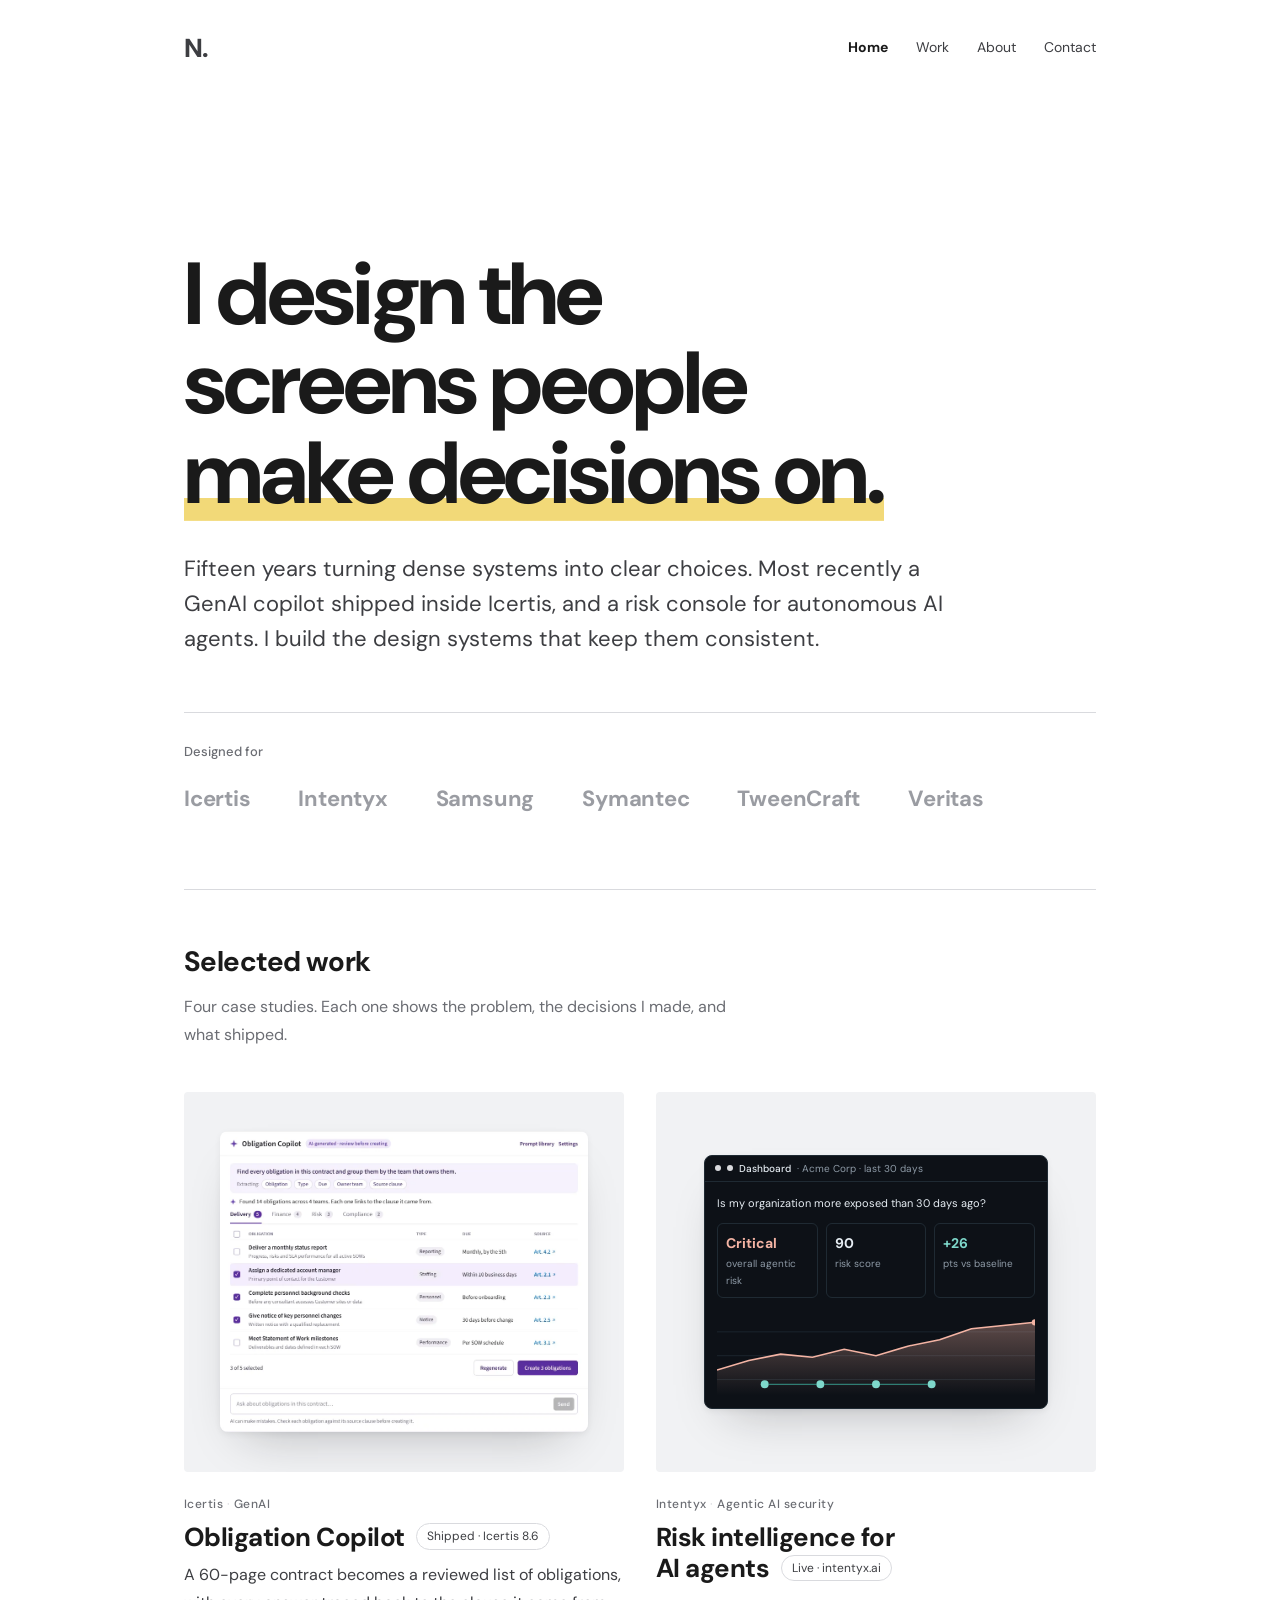
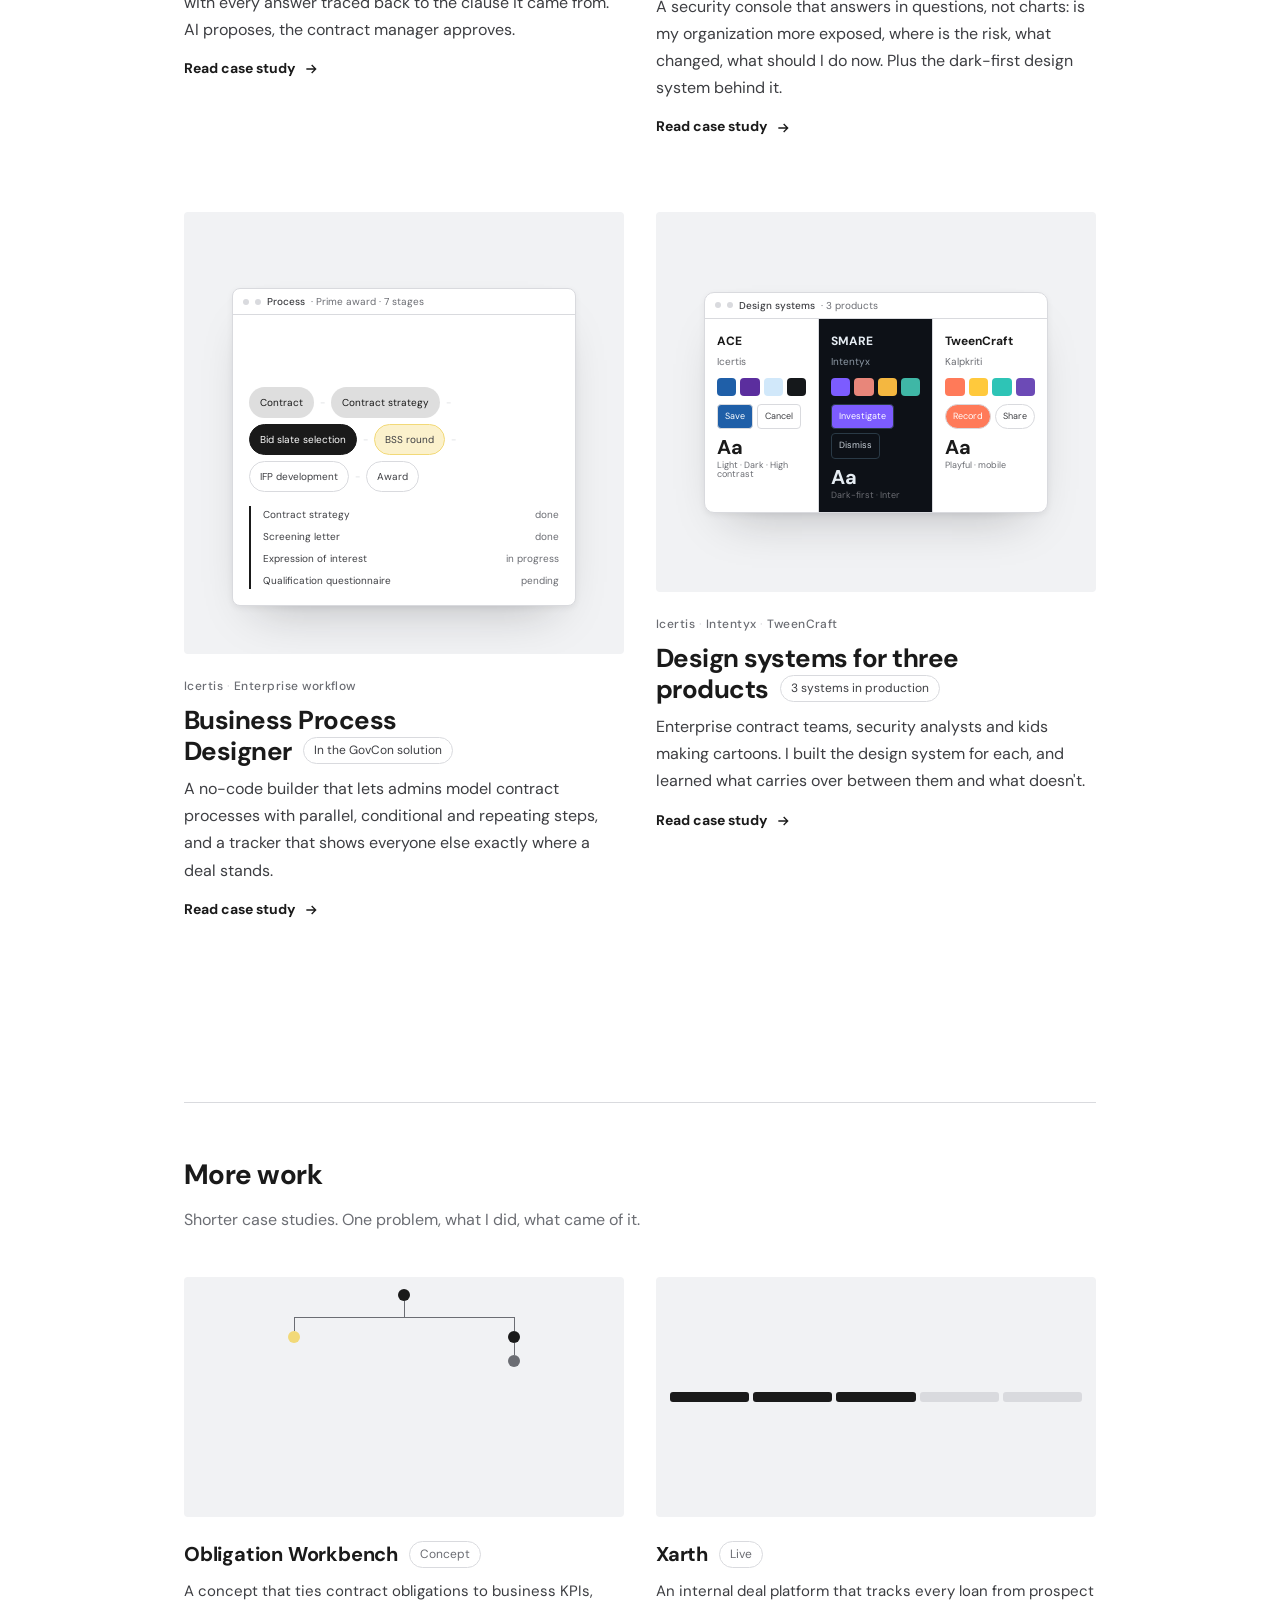
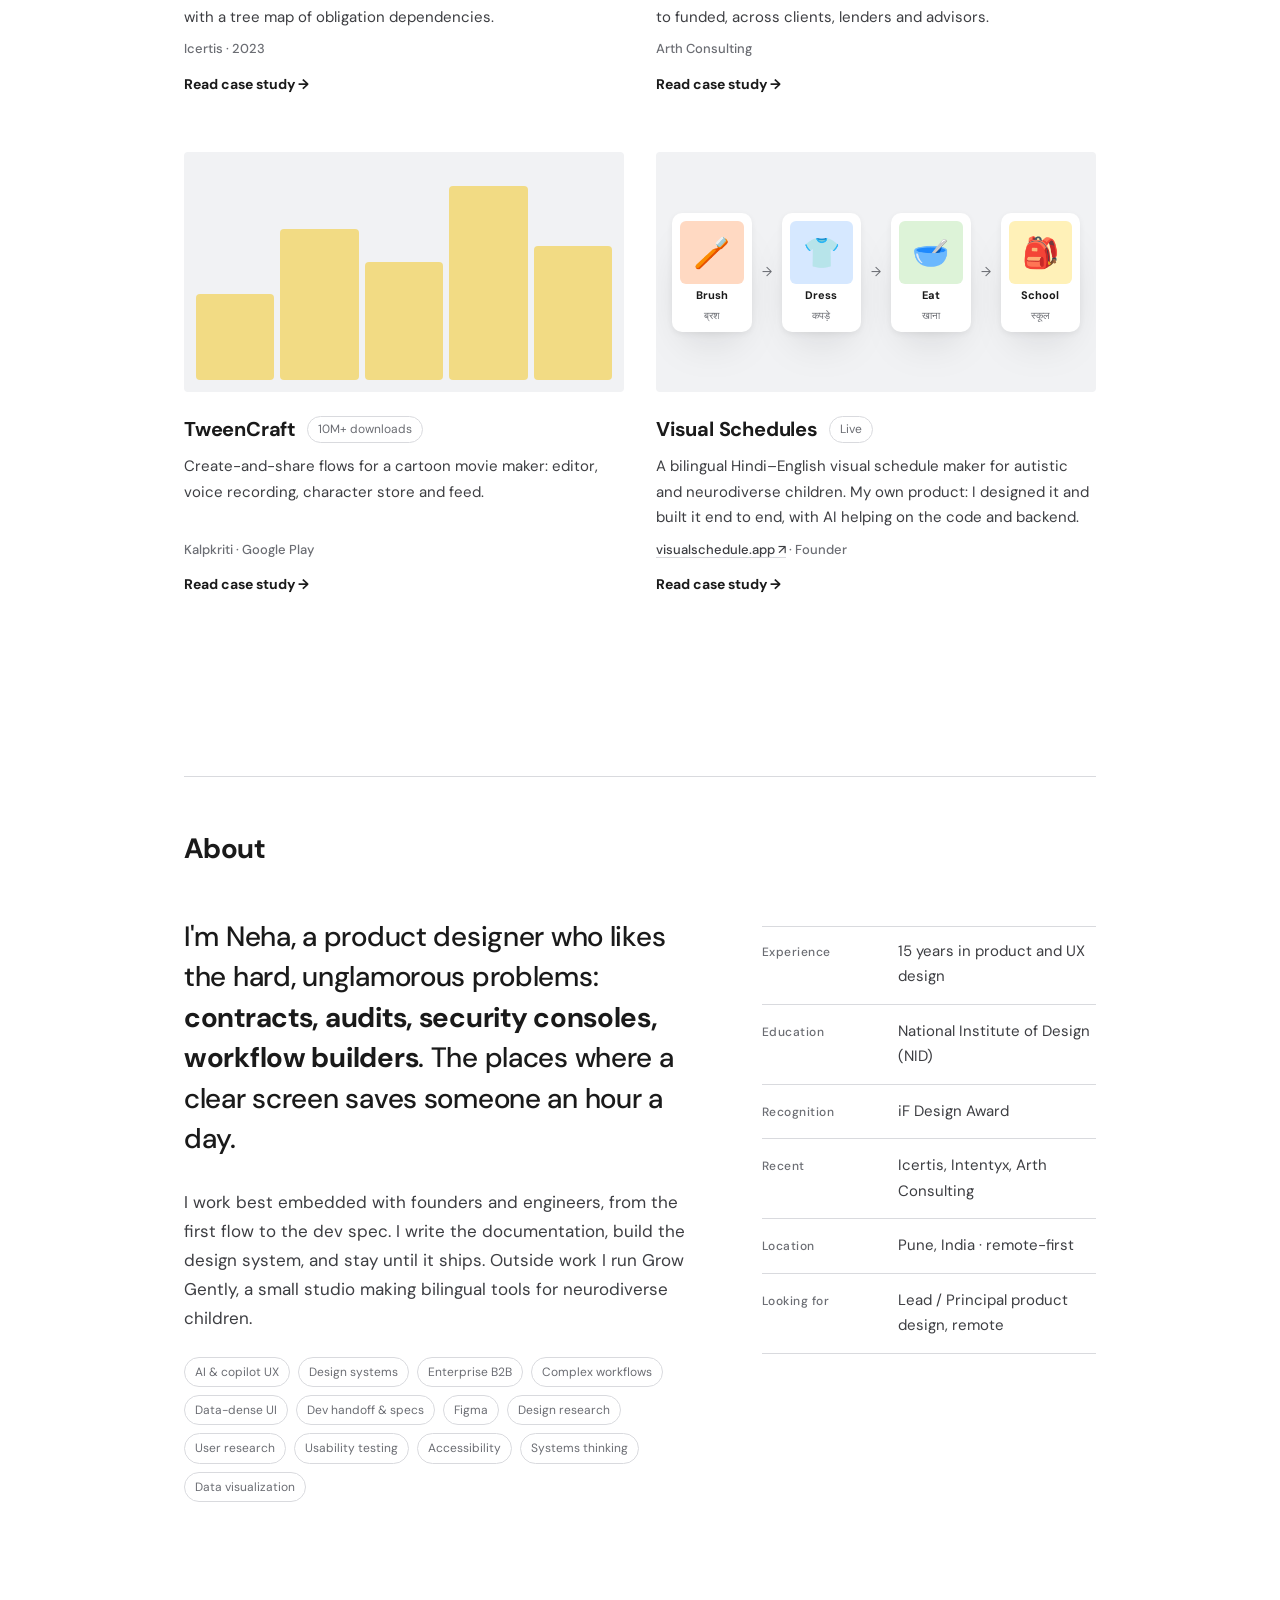
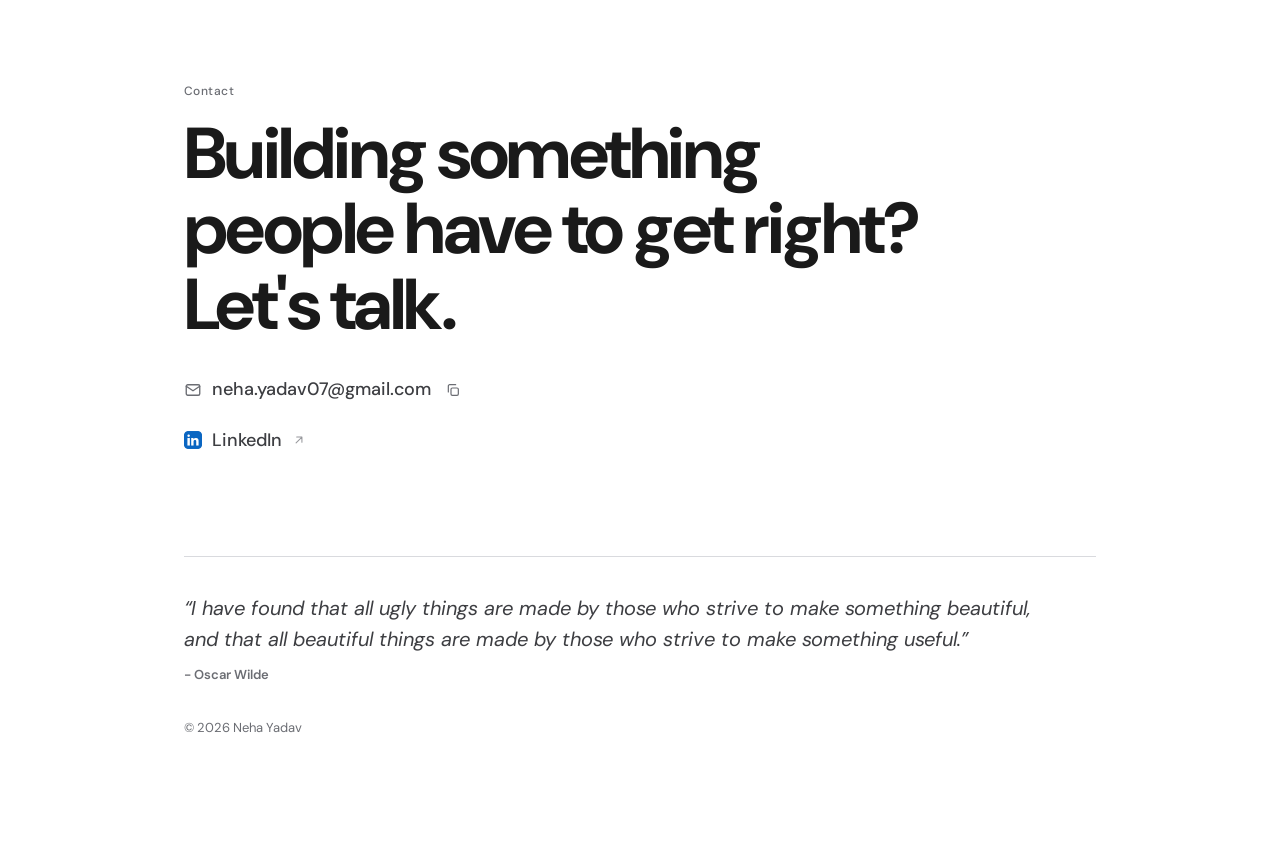
==== commit 4278aacb: "Update index.html" ====
--- a/index.html
+++ b/index.html
@@ -363,7 +363,7 @@
 .links a:hover{color:var(--ink);text-decoration:underline}
 .quote{margin:0;flex-basis:100%;max-width:44em;font-size:clamp(17px,1.8vw,20px);font-style:italic;line-height:1.55;color:var(--ink-2);padding:8px 0 20px}
 .quote cite{display:block;margin-top:10px;font-style:normal;font-size:13px;font-weight:600;color:var(--graphite)}
-.quote cite::before{content:"— "}
+.quote cite::before{content:"- "}
 .clinks{list-style:none;margin:28px 0 0;padding:0;display:grid;gap:12px}
 .clinks li{display:flex;align-items:center;gap:6px}
 .ci{display:inline-flex;align-items:center;gap:10px;font-size:clamp(16px,1.6vw,18px);font-weight:500;color:var(--ink-2);text-decoration:none;padding:4px 0}
@@ -393,6 +393,66 @@
 .decision .fig{border:0;border-radius:4px;background:var(--tile)}
 .tradeoff{font-family:var(--body);font-size:14px;border-left-color:var(--ink)}
 .applied{font-size:12px;font-weight:600;color:var(--ink-2)}
+.prev.has-shot{padding:clamp(20px,3vw,36px)}
+.cardshot{display:block;width:100%;height:auto;border-radius:8px;box-shadow:var(--shadow);transition:transform .5s var(--ease)}
+.case:hover .cardshot{transform:translateY(-6px)}
+.has-shot .shot{display:block;width:100%;height:auto;border-radius:8px;box-shadow:var(--shadow)}
+.cs .hero-fig.has-shot{padding:clamp(16px,3vw,40px)}
+.decision .fig.has-shot{padding:16px;min-height:0}
+.v2fig{margin-top:28px;background:var(--tile);border-radius:4px;padding:clamp(14px,3vw,40px)}
+.v2fig img{display:block;width:100%;height:auto;border-radius:10px;box-shadow:var(--shadow)}
+.v2notes{display:grid;grid-template-columns:repeat(3,1fr);gap:16px;margin-top:20px}
+.v2n{border:1px solid var(--line);border-radius:10px;padding:20px 22px;background:var(--card)}
+.v2n i{font-style:normal;display:inline-grid;place-items:center;width:24px;height:24px;border-radius:50%;background:var(--marker);font-size:12px;font-weight:700;color:var(--ink)}
+.v2n h3{font-size:18px;font-weight:700;margin:12px 0 6px;line-height:1.3}
+.v2n p{margin:0;font-size:15px;color:var(--ink-2);line-height:1.55}
+.v2foot{font-size:13px;color:var(--graphite);margin-top:16px}
+@media (max-width:900px){.v2notes{grid-template-columns:1fr 1fr}}
+@media (max-width:560px){.v2notes{grid-template-columns:1fr}}
+.player{margin-top:28px;background:var(--tile);border-radius:4px;padding:clamp(14px,3vw,36px)}
+.pstage{position:relative;aspect-ratio:1440/900;border-radius:10px;overflow:hidden;box-shadow:var(--shadow);background:#fff}
+.pf{position:absolute;inset:0;width:100%;height:100%;object-fit:cover;opacity:0;transform:scale(1.015);transition:opacity .7s var(--ease),transform 4s linear}
+.pf.on{opacity:1;transform:scale(1)}
+.ptoggle{position:absolute;right:12px;bottom:12px;font:600 12px/1 var(--body);padding:8px 12px;border-radius:999px;border:0;background:rgba(26,26,26,.72);color:#fff;cursor:pointer;opacity:0;transition:opacity .25s}
+.player:hover .ptoggle,.ptoggle:focus-visible{opacity:1}
+.psteps{list-style:none;margin:18px 0 0;padding:0;display:grid;grid-template-columns:repeat(5,1fr);gap:12px}
+.pstep{all:unset;box-sizing:border-box;display:grid;gap:6px;width:100%;cursor:pointer;color:var(--graphite)}
+.pstep:focus-visible{outline:2px solid var(--ink);outline-offset:4px;border-radius:4px}
+.pbar{display:block;height:3px;border-radius:2px;background:var(--line);overflow:hidden}
+.pbar i{display:block;height:100%;width:0;background:var(--ink)}
+.pstep.done .pbar i{width:100%}
+.pstep.on .pbar i{animation:pfill var(--pd,3800ms) linear forwards}
+.player.paused .pstep.on .pbar i{animation-play-state:paused}
+@keyframes pfill{to{width:100%}}
+.pstep b{font-size:14px;font-weight:700;color:var(--ink-2)}
+.pstep b em{font-style:normal;color:var(--graphite);font-weight:600;margin-right:2px}
+.pstep.on b{color:var(--ink)}
+.pstep small{font-size:13px;line-height:1.45;color:var(--graphite)}
+.pcap{display:none;margin:12px 0 0;font-size:14px;line-height:1.5;color:var(--ink-2)}
+.pcap b{display:block;color:var(--ink);font-size:15px;margin-bottom:2px}
+@media (max-width:720px){.psteps{gap:6px}.pstep b,.pstep small{display:none}.pcap{display:block}}
+@media (prefers-reduced-motion:reduce){.pf{transition:none}.pstep.on .pbar i{animation:none;width:100%}}
+.aug{display:grid;grid-template-columns:1fr auto 1fr auto 1fr;gap:14px;align-items:center;margin-top:24px}
+.augc{border:1px solid var(--line);border-radius:10px;background:var(--card);padding:20px;align-self:stretch;display:grid;gap:10px;align-content:start}
+.augc .k{font-size:11px;font-weight:600;letter-spacing:.08em;text-transform:uppercase;color:var(--graphite)}
+.augc h3{font-size:19px;font-weight:700;margin:0}
+.augc p{margin:0;font-size:14px;color:var(--ink-2);line-height:1.55}
+.augc em{color:#5b2e9e}
+.augchips{display:flex;flex-wrap:wrap;gap:6px}
+.augchips span{font-size:12px;color:#5b2e9e;background:#efe8fa;border:1px solid #dcd2ee;border-radius:999px;padding:4px 10px}
+.aug .arr{font-size:22px;color:var(--graphite)}
+.augp{display:grid;grid-template-columns:repeat(4,1fr);gap:12px;margin-top:14px}
+.augp div{background:var(--tile);border-radius:10px;padding:18px}
+.augp h3{font-size:16px;font-weight:700;margin:0 0 6px}
+.augp p{margin:0;font-size:14px;color:var(--ink-2);line-height:1.5}
+@media (max-width:900px){.aug{grid-template-columns:1fr}.aug .arr{transform:rotate(90deg);justify-self:center}.augp{grid-template-columns:1fr 1fr}}
+@media (max-width:520px){.augp{grid-template-columns:1fr}}
+.flow{display:grid;gap:clamp(32px,5vw,56px);margin-top:28px}
+.flow .step{margin:0;background:var(--tile);border-radius:4px;padding:clamp(14px,3vw,32px)}
+.flow .step img{display:block;width:100%;height:auto;border-radius:8px;box-shadow:var(--shadow)}
+.flow figcaption{margin-top:16px;font-size:15px;color:var(--ink-2);max-width:62ch}
+.flow figcaption b{display:block;font-size:16px;font-weight:700;color:var(--ink);margin-bottom:4px}
+
 .outcome{background:var(--card);color:var(--ink);border:1px solid var(--line);border-radius:8px;transition:border-color .3s var(--ease),box-shadow .3s var(--ease)}
 .outcome:hover{border-color:var(--marker);box-shadow:0 0 0 3px var(--marker)}
 .outcome h3{color:var(--ink);font-weight:700}
@@ -520,19 +580,7 @@
         
         <div class="more"><span class="ul">Read case study</span> <svg viewBox="0 0 24 24" fill="none" stroke="currentColor" stroke-width="2"><path d="M5 12h14M13 6l6 6-6 6"/></svg></div>
       </div>
-      <div class="prev"><div class="ui">
-        <div class="bar"><i></i><i></i><b>Obligation Copilot</b><span>· MSA — Northwind Logistics</span></div>
-        <div class="body">
-          <div class="rows">
-            <div class="row"><i></i><span>Deliver a monthly status report</span><s>Art. 4.2</s></div>
-            <div class="row on sel"><i></i><span>Assign a dedicated account manager</span><s>Art. 2.1</s></div>
-            <div class="row on"><i></i><span>Complete personnel background checks</span><s>Art. 2.3</s></div>
-            <div class="row on"><i></i><span>Give notice of key personnel changes</span><s>Art. 2.5</s></div>
-            <div class="row"><i></i><span>Meet Statement of Work milestones</span><s>Art. 3.1</s></div>
-          </div>
-          <div class="doc"><p style="width:40%"></p><p></p><p class="hl">2.1 Within ten business days, Consultant shall assign a dedicated account manager…</p><p></p><p style="width:80%"></p><p></p><p style="width:60%"></p></div>
-        </div>
-      </div></div>
+      <div class="prev has-shot"><img class="cardshot" src="[data-uri]" alt="Obligation Copilot panel with extracted obligations" loading="lazy"></div>
     </a>
 
     <a class="case rv" href="#smare" style="--tint:var(--t-peach)">
@@ -572,7 +620,7 @@
       <div class="prev"><div class="ui flow">
         <div class="bar"><i></i><i></i><b>Process</b><span>· Prime award · 7 stages</span></div>
         <div class="body">
-          <div class="stages"><span class="stg done">Contract</span><em>—</em><span class="stg done">Contract strategy</span><em>—</em><span class="stg cur">Bid slate selection</span><em>—</em><span class="stg warn">BSS round</span><em>—</em><span class="stg">IFP development</span><em>—</em><span class="stg">Award</span></div>
+          <div class="stages"><span class="stg done">Contract</span><em>-</em><span class="stg done">Contract strategy</span><em>-</em><span class="stg cur">Bid slate selection</span><em>-</em><span class="stg warn">BSS round</span><em>-</em><span class="stg">IFP development</span><em>-</em><span class="stg">Award</span></div>
           <div class="substeps"><div>Contract strategy <s>done</s></div><div>Screening letter <s>done</s></div><div>Expression of interest <s>in progress</s></div><div>Qualification questionnaire <s>pending</s></div></div>
         </div>
       </div></div>
@@ -665,20 +713,7 @@
     <div><span>Platform</span>Web · GenAI</div>
     <div><span>Status</span>Shipped in Icertis 8.6</div>
   </div>
-  <div class="hero-fig"><div class="ui">
-    <div class="bar"><i></i><i></i><b>Obligation Copilot</b><span>· MSA — Northwind Logistics · Delivery 5 · Finance 4 · Risk 3 · Compliance 2</span></div>
-    <div class="body">
-      <div class="rows">
-        <div class="row"><i></i><span>Deliver a monthly status report</span><s>Art. 4.2</s></div>
-        <div class="row on sel"><i></i><span>Assign a dedicated account manager</span><s>Art. 2.1</s></div>
-        <div class="row on"><i></i><span>Complete personnel background checks</span><s>Art. 2.3</s></div>
-        <div class="row on"><i></i><span>Give notice of key personnel changes</span><s>Art. 2.5</s></div>
-        <div class="row"><i></i><span>Meet Statement of Work milestones</span><s>Art. 3.1</s></div>
-        <div class="row" style="justify-content:end;grid-template-columns:1fr auto"><span style="color:var(--graphite)">3 of 5 selected</span><s style="background:var(--accent);color:#fff;padding:4px 8px;border-radius:5px">Create 3 obligations</s></div>
-      </div>
-      <div class="doc"><p style="width:40%"></p><p></p><p class="hl">2.1 Account Manager. Within ten (10) business days of the Effective Date, Consultant shall assign a dedicated account manager…</p><p></p><p style="width:80%"></p><p></p><p style="width:60%"></p><p></p></div>
-    </div>
-  </div></div>
+  <div class="hero-fig has-shot"><img class="shot" src="[data-uri]" alt="Obligation Copilot: review extracted obligations beside the source clause" loading="lazy"></div>
 
   <article>
     <aside><b>01</b>The problem</aside>
@@ -716,10 +751,7 @@
       <p>This turned "is the AI right?" into a one-click check, and it gave the legal team the audit trail they needed to sign off.</p>
       <div class="tradeoff">Trade-off: the split view costs horizontal space. Early versions cut the obligations table in half; I rebalanced it to 60/40 and made the document a focused clause preview.</div>
     </div>
-    <div class="fig"><div class="ui" style="max-width:420px">
-      <div class="bar"><i></i><i></i><b>Source clause</b><span>· Article 2.1 · page 3 of 18</span></div>
-      <div class="body" style="grid-template-columns:1fr"><div class="doc" style="border:0"><p style="width:30%"></p><p></p><p class="hl">Linked obligation → Assign a dedicated account manager<br><br>2.1 Within ten (10) business days of the Effective Date, Consultant shall assign a dedicated account manager, who will serve as Customer's primary point of contact.</p><p></p><p style="width:70%"></p></div></div>
-    </div></div>
+    <div class="fig has-shot"><img class="shot" src="[data-uri]" alt="Source clause panel highlighting the clause linked to the selected obligation" loading="lazy"></div>
   </div>
 
   <div class="decision">
@@ -730,10 +762,7 @@
       <p>The alternative, auto-creating everything and letting people delete mistakes, was faster on paper. In testing it produced clean-up work and eroded trust after the first wrong record.</p>
       <div class="tradeoff">Trade-off: one more step per contract. Worth it: the step is where the value of the review lives.</div>
     </div>
-    <div class="fig"><div class="compare" style="width:100%">
-      <div><b>Considered</b>Auto-create all 14 obligations, then edit or delete the wrong ones.<br><br>Fast, but every mistake becomes a live record with tasks attached.</div>
-      <div class="after"><b>Chosen</b>Review → select → "Create 3 obligations".<br><br>Slower by one click. Every record was seen by a person first.</div>
-    </div></div>
+    <div class="fig has-shot"><img class="shot" src="[data-uri]" alt="Three obligations created, each marked Created, two left to review" loading="lazy"></div>
   </div>
 
   <div class="decision">
@@ -744,12 +773,38 @@
       <p>Free-form questions stay available underneath. Admins can add and edit prompts, which is what shipped as customizable user prompts in 8.6.</p>
       <div class="tradeoff">Trade-off: prompt cards limit discovery of what else the model can do. We accepted that for a first release aimed at a repeatable task.</div>
     </div>
-    <div class="fig"><div class="qlist">
-      <div class="hot">Find every obligation and group them by owning team <s>most used</s></div>
-      <div>Compare two versions and summarize changed obligations <s>prompt 2</s></div>
-      <div>Which obligations apply after a data breach? <s>prompt 3</s></div>
-      <div style="color:var(--graphite)">Ask about obligations in this contract… <s>free text</s></div>
-    </div></div>
+    <div class="fig has-shot"><img class="shot" src="[data-uri]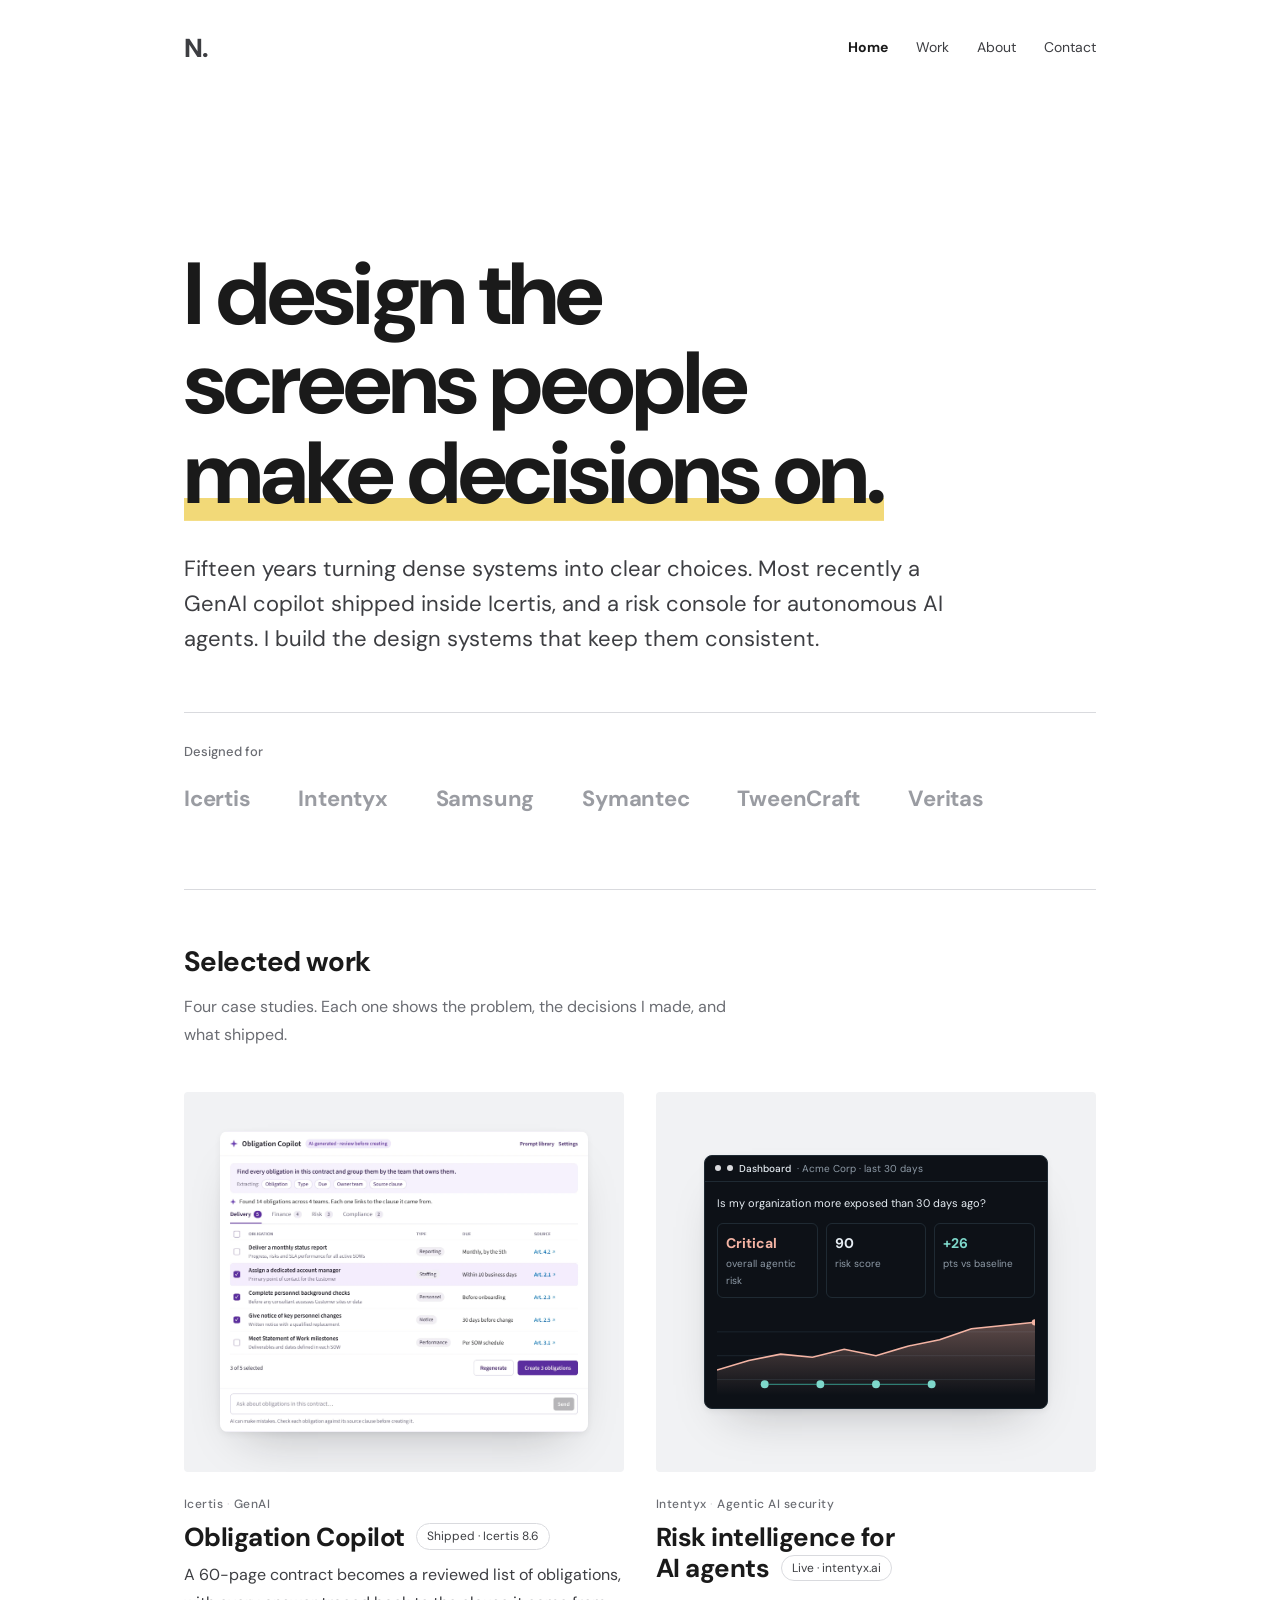
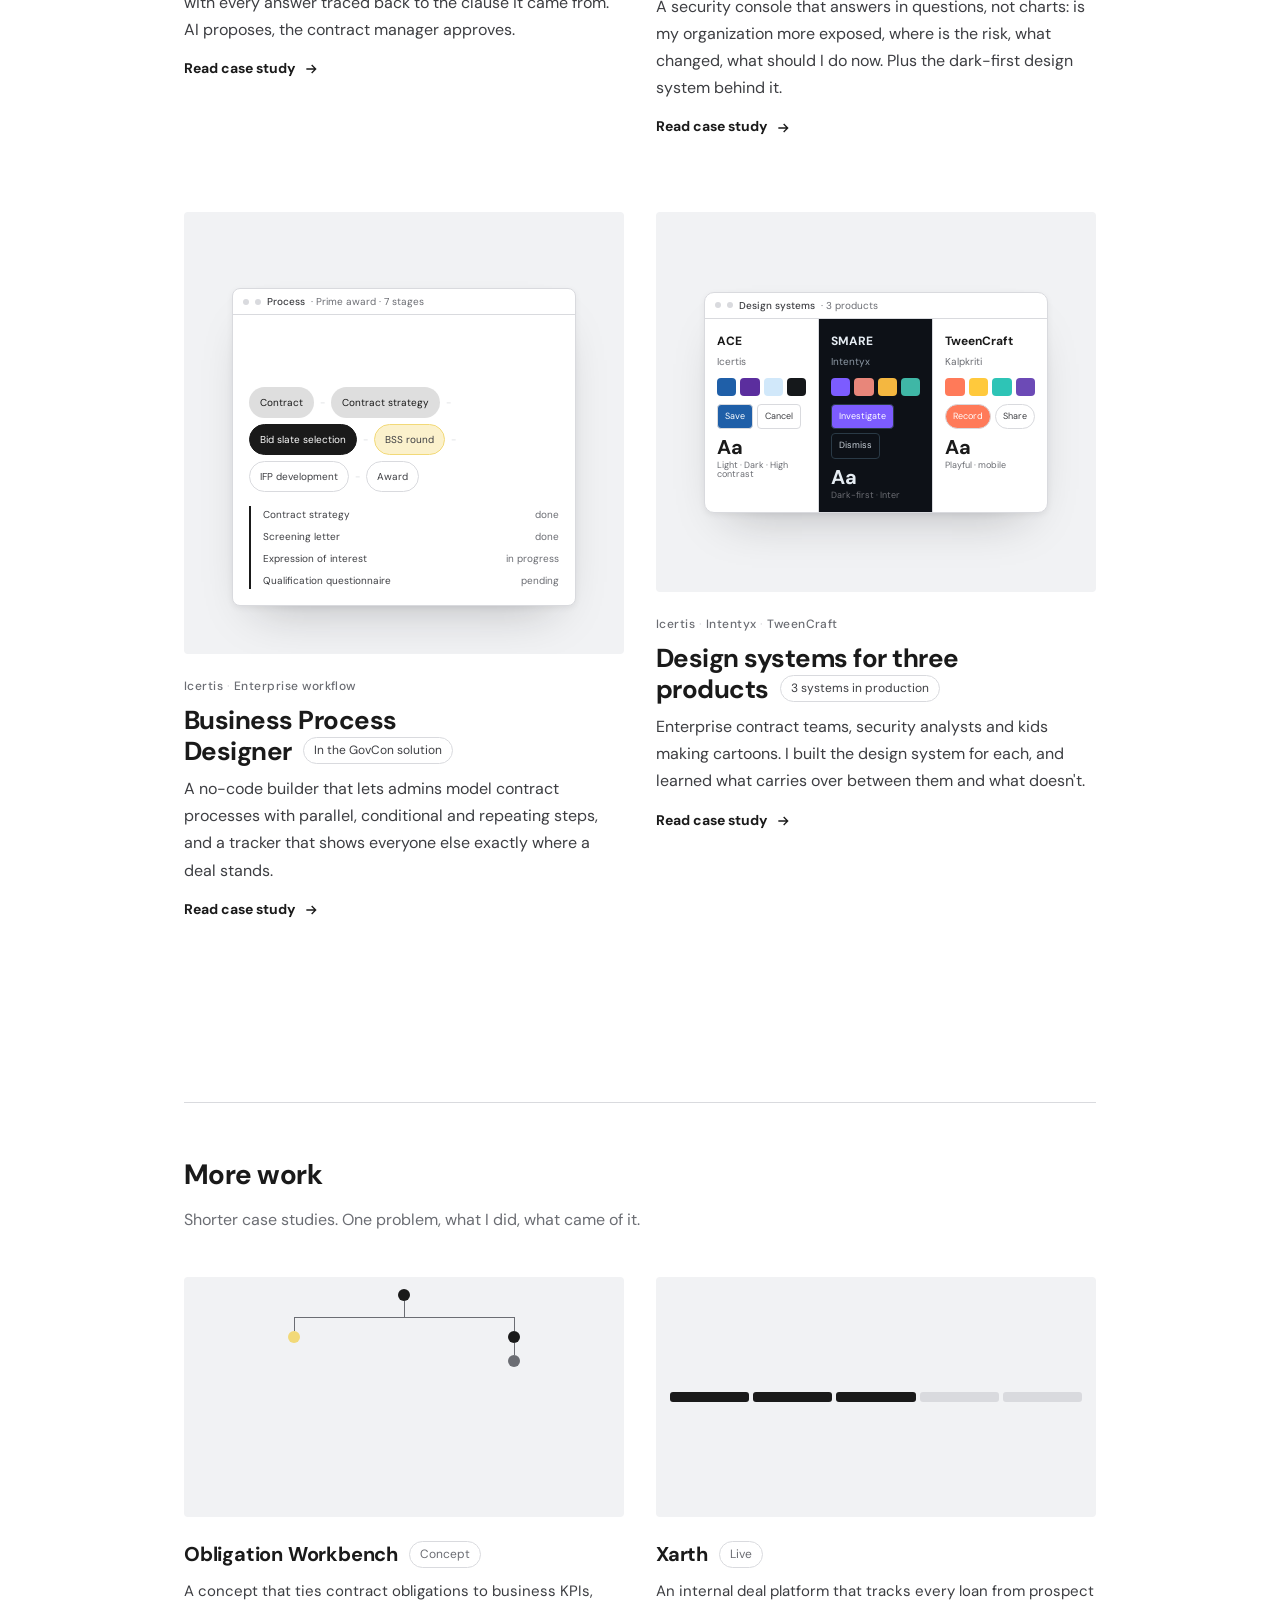
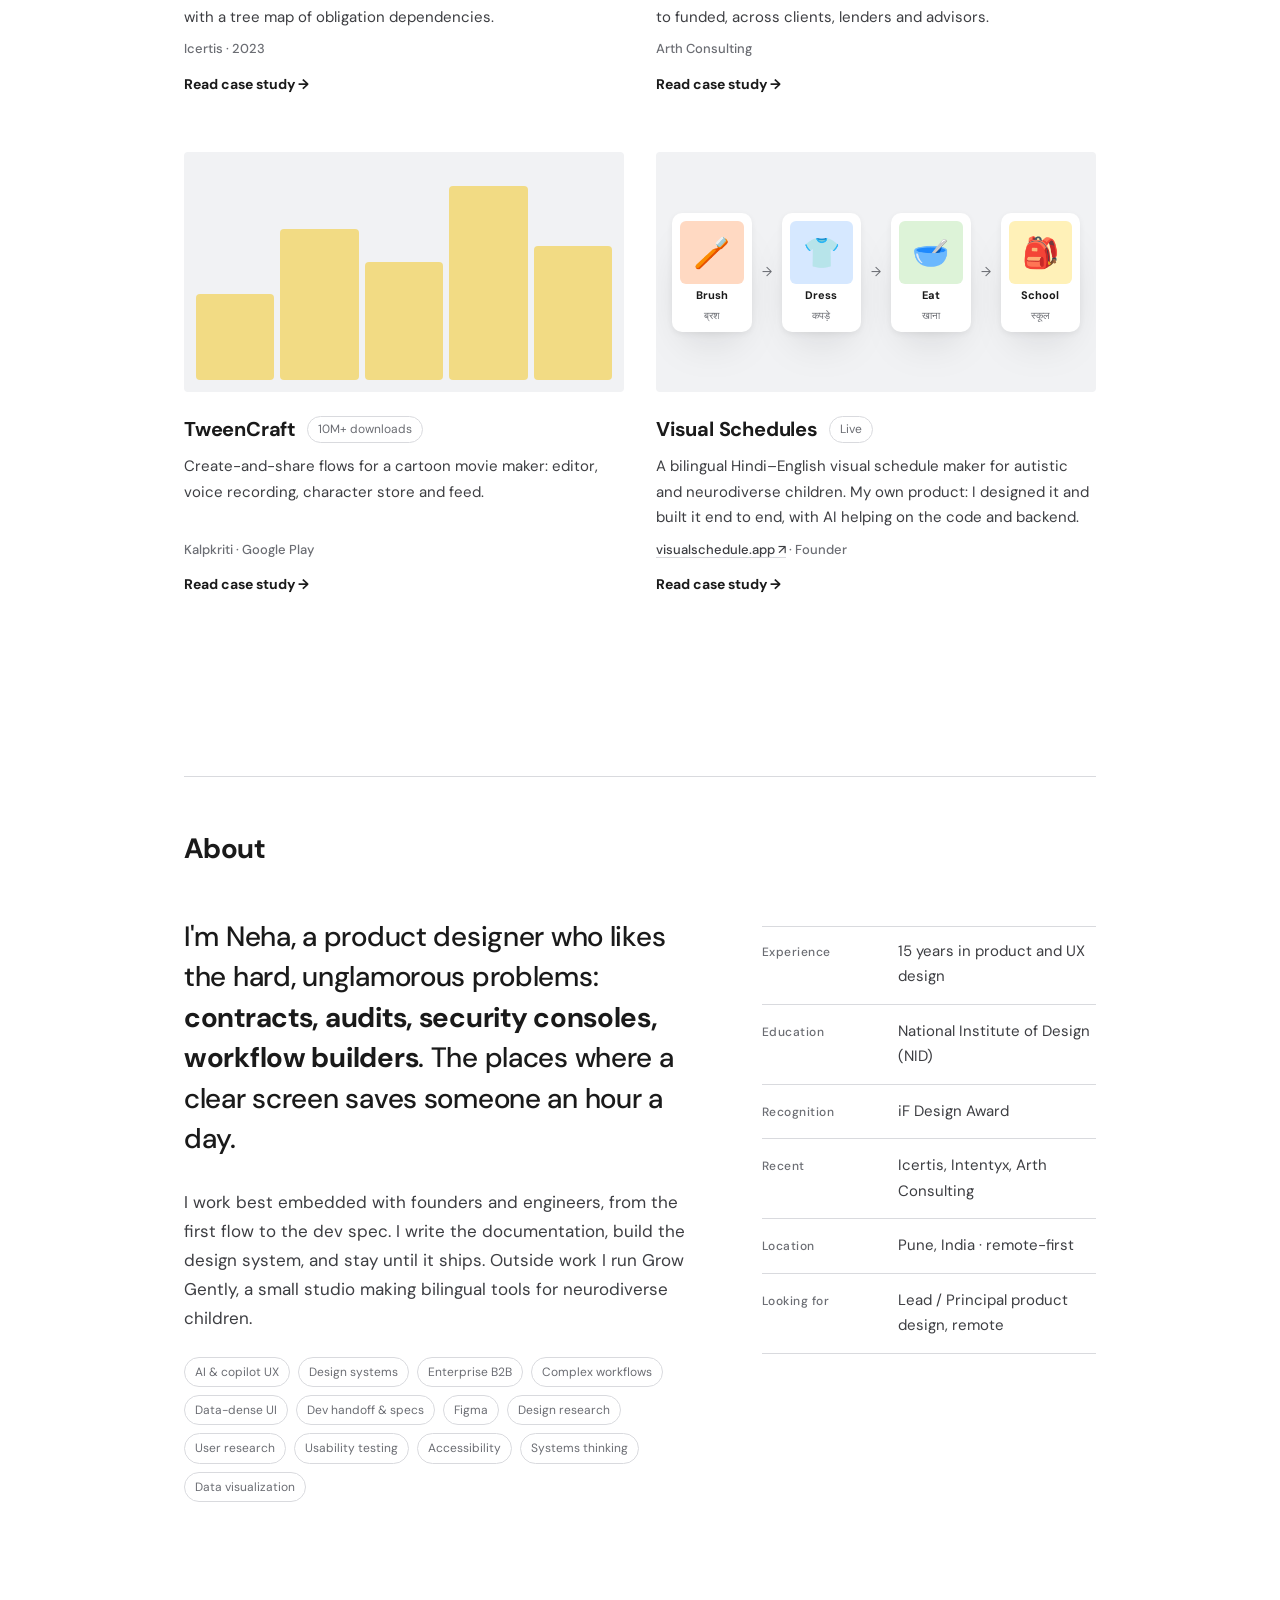
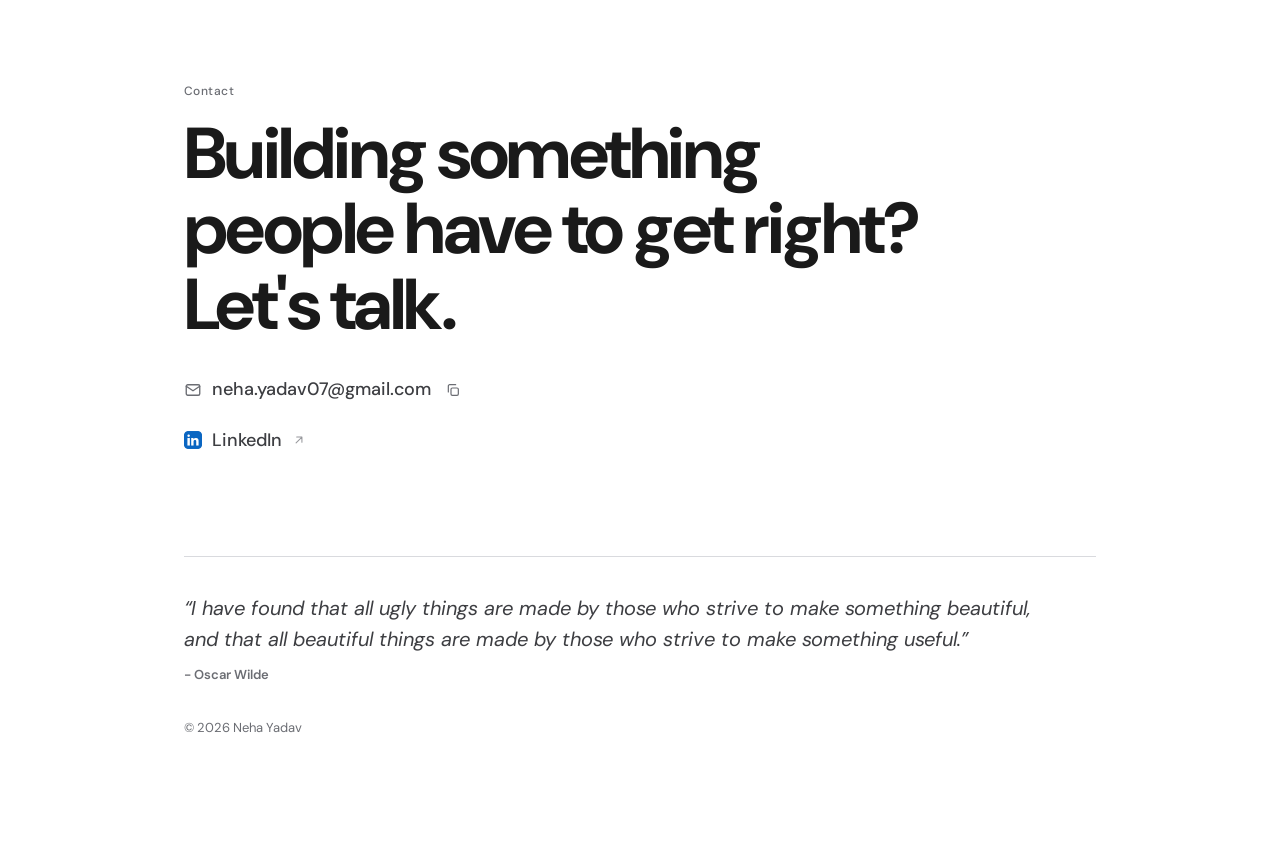
==== commit f0e6e268: "Update index.html" ====
--- a/index.html
+++ b/index.html
@@ -580,7 +580,7 @@
         
         <div class="more"><span class="ul">Read case study</span> <svg viewBox="0 0 24 24" fill="none" stroke="currentColor" stroke-width="2"><path d="M5 12h14M13 6l6 6-6 6"/></svg></div>
       </div>
-      <div class="prev has-shot"><img class="cardshot" src="[data-uri]" alt="Obligation Copilot panel with extracted obligations" loading="lazy"></div>
+      <div class="prev has-shot"><img class="cardshot" src="[data-uri]" alt="Obligation Copilot panel with extracted obligations" loading="lazy"></div>
     </a>
 
     <a class="case rv" href="#smare" style="--tint:var(--t-peach)">
@@ -713,7 +713,7 @@
     <div><span>Platform</span>Web · GenAI</div>
     <div><span>Status</span>Shipped in Icertis 8.6</div>
   </div>
-  <div class="hero-fig has-shot"><img class="shot" src="[data-uri]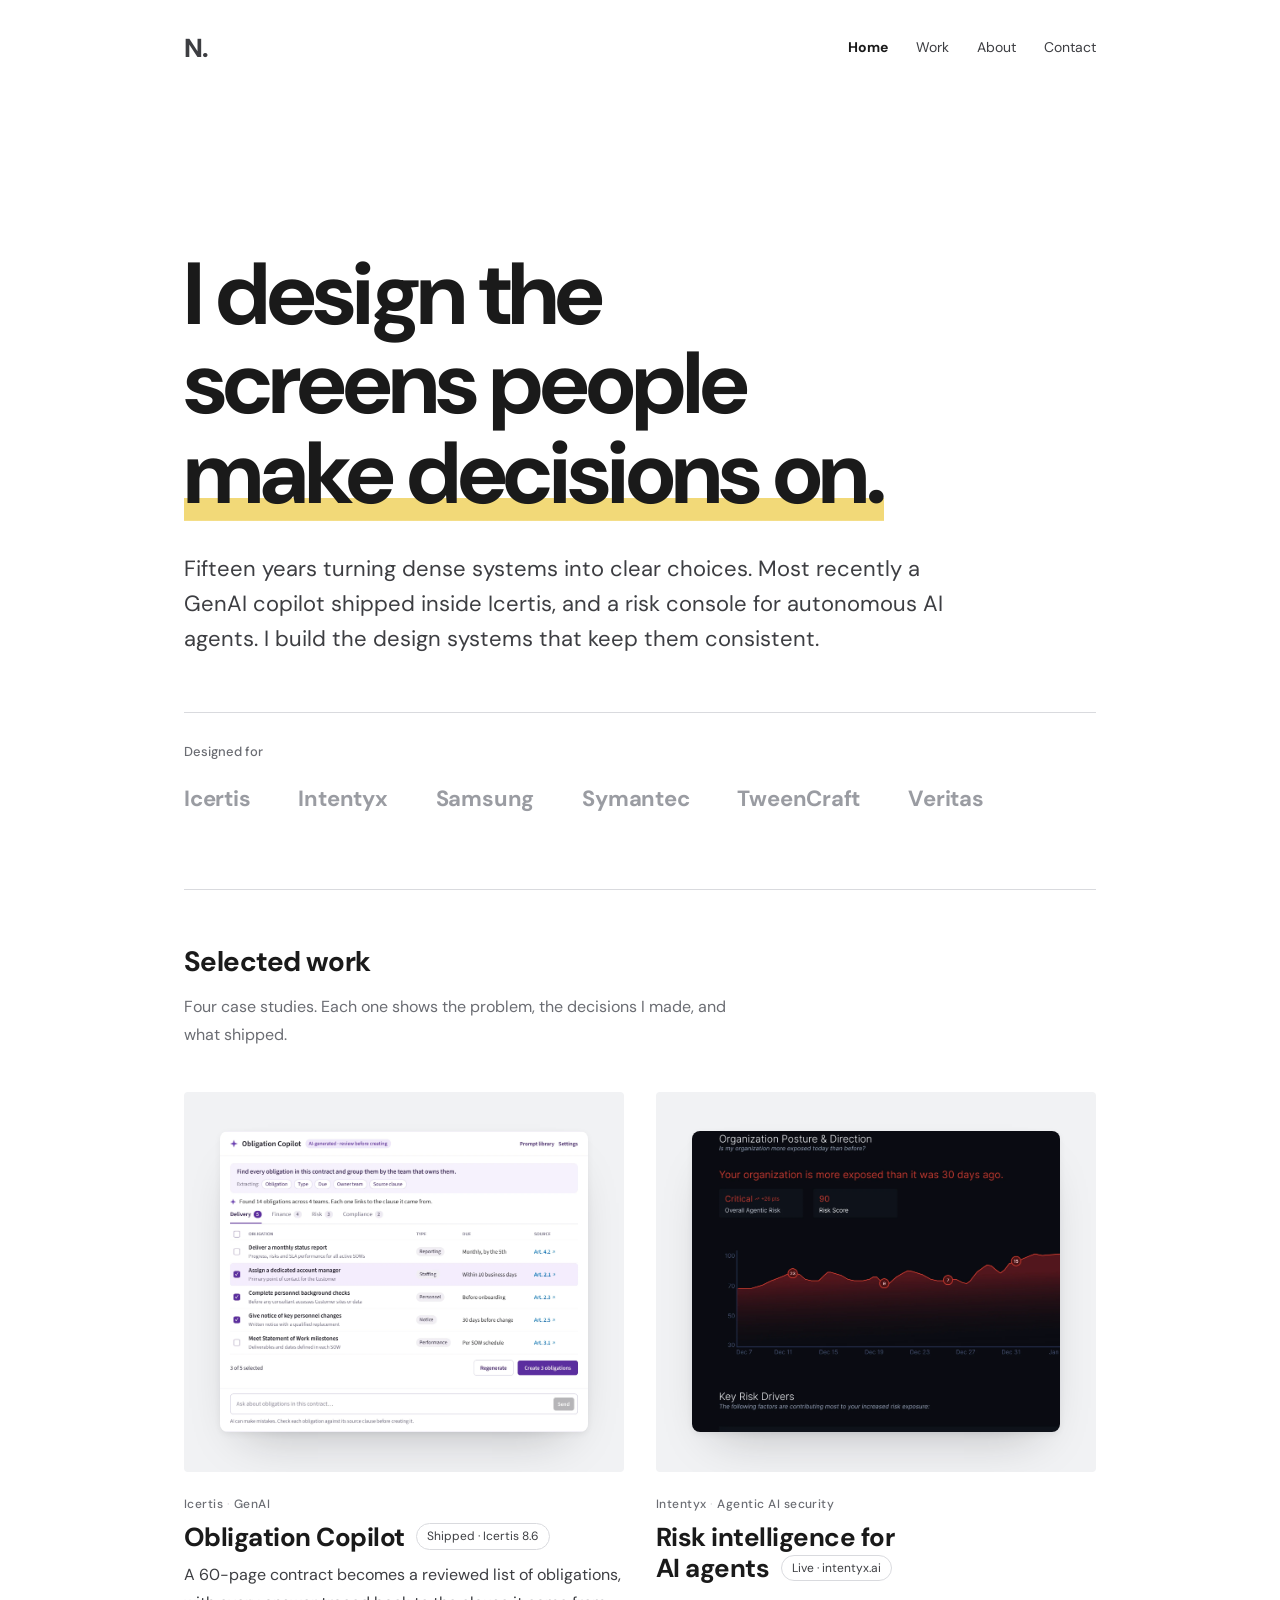
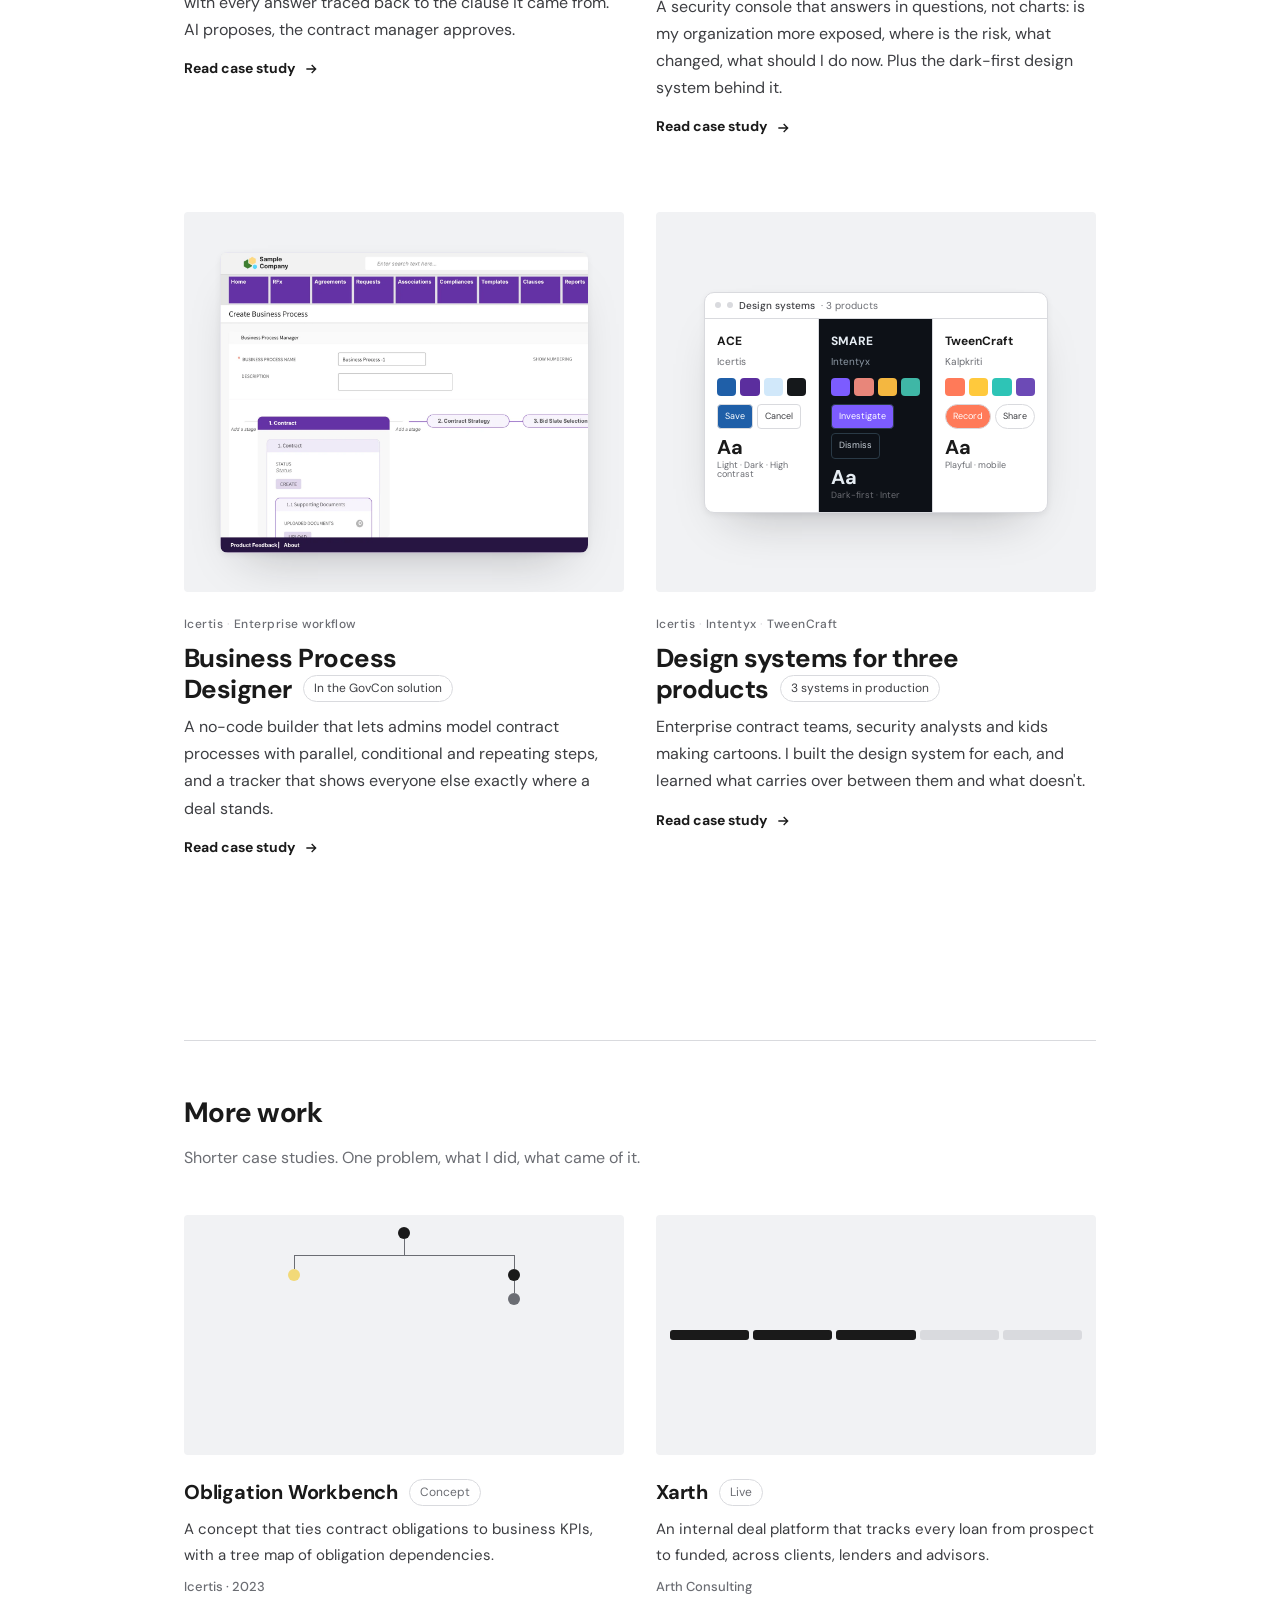
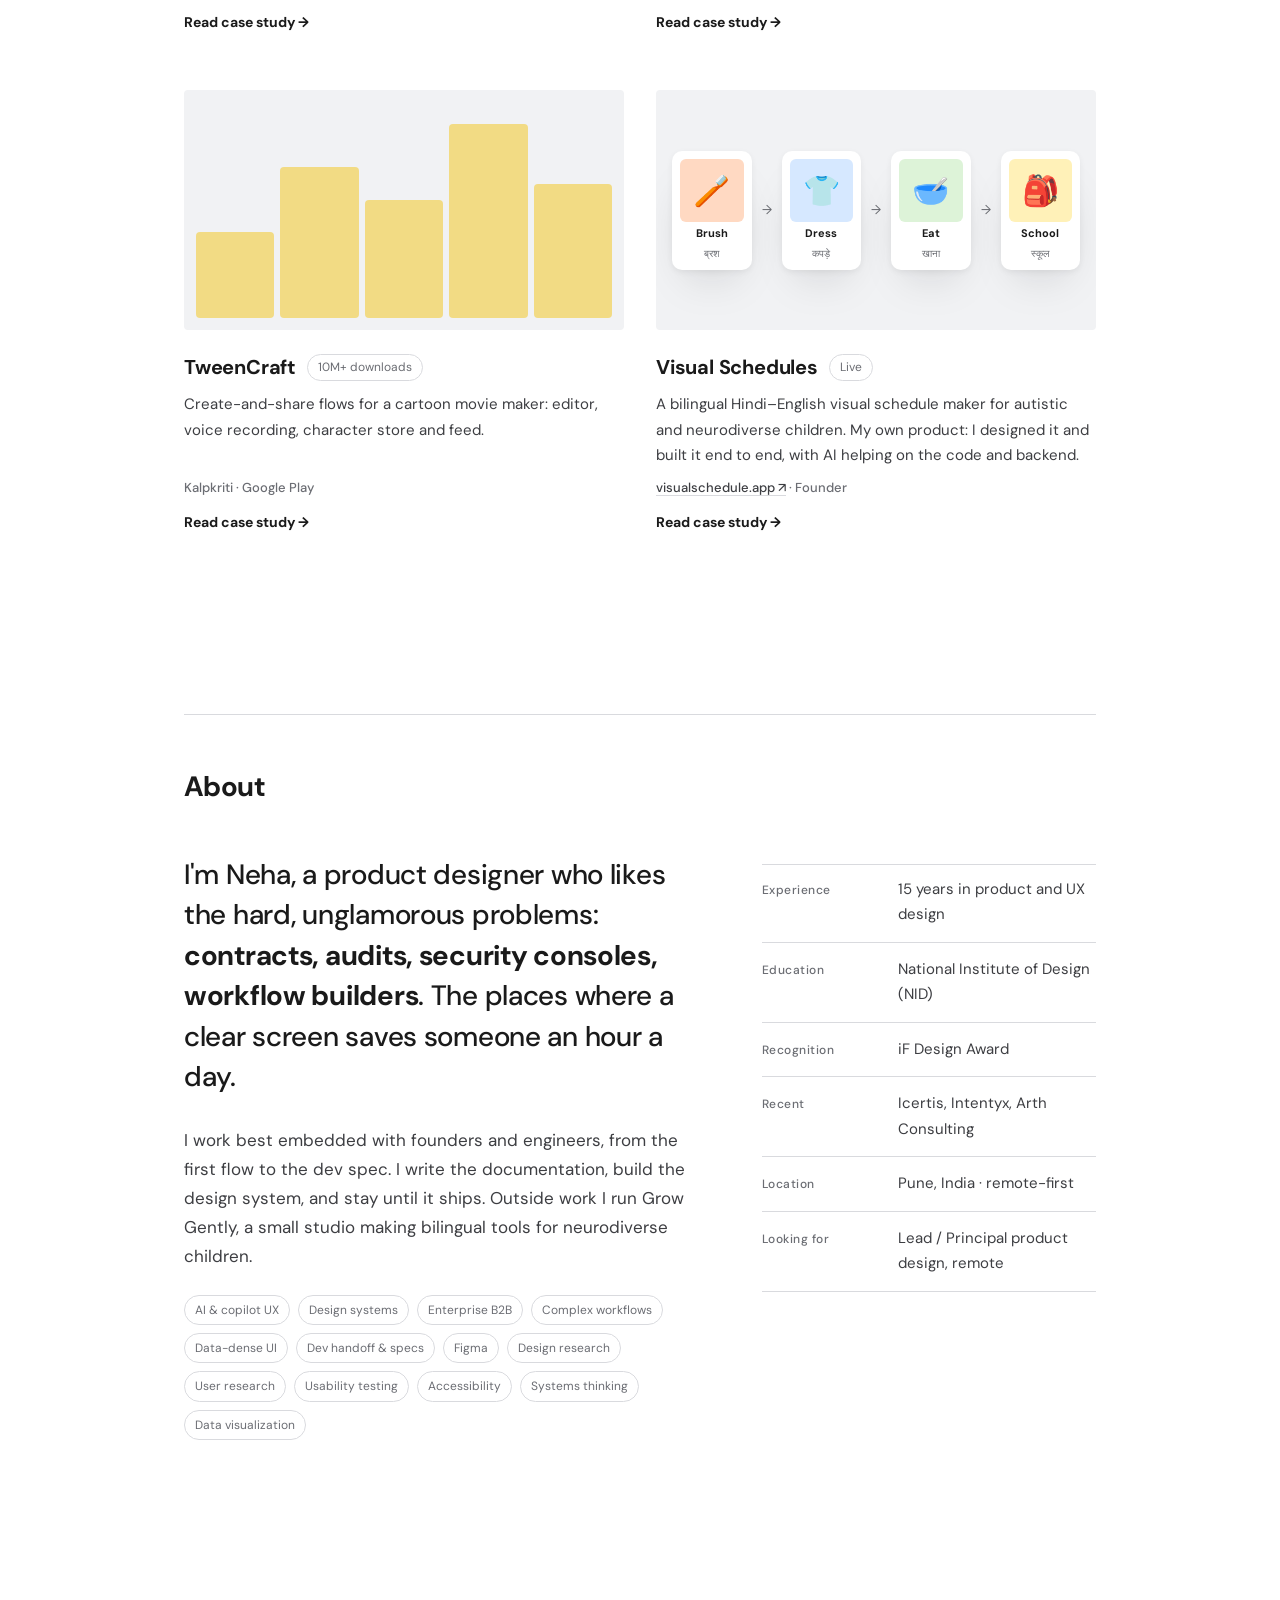
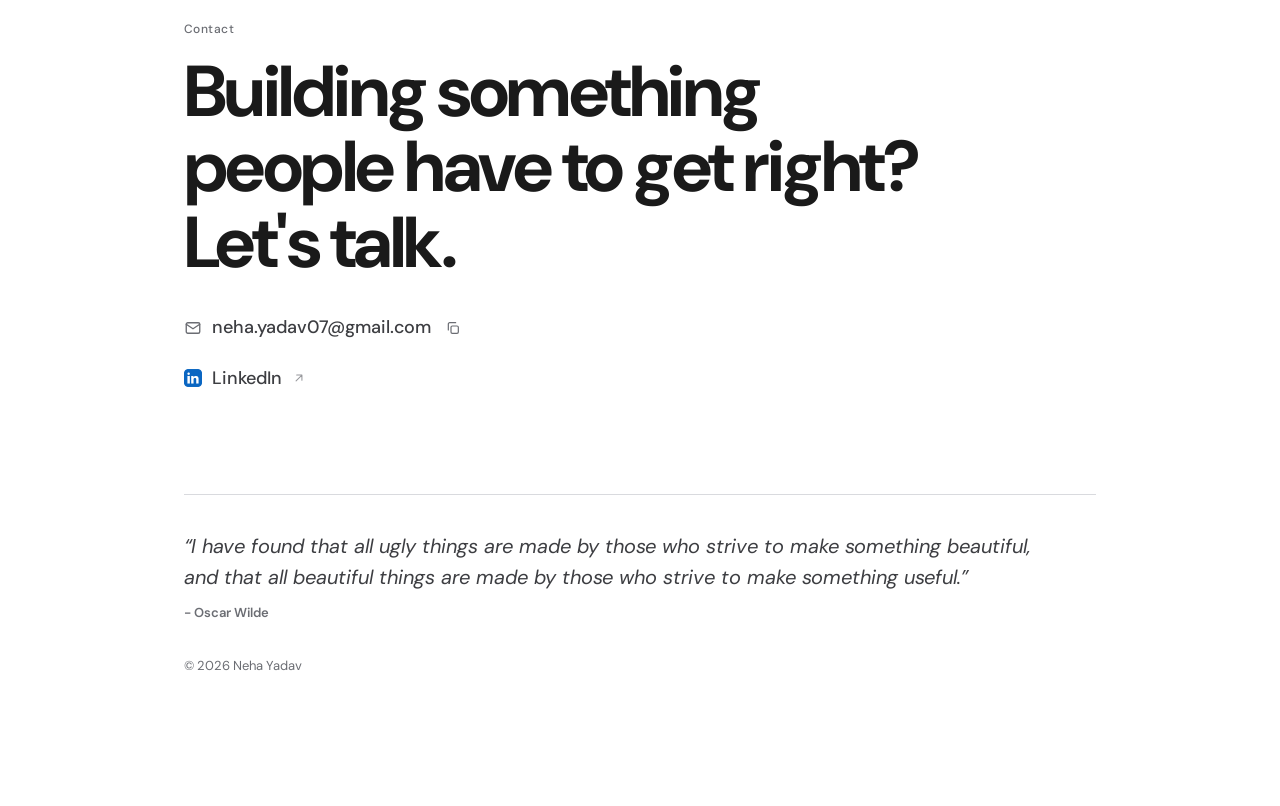
==== commit c0dd4af5: "Update index.html" ====
--- a/index.html
+++ b/index.html
@@ -1,1402 +1,1377 @@
-<!doctype html><html><head><meta charset=utf8><meta name=viewport content="width=device-width,initial-scale=1,viewport-fit=cover"><style>:root{color-scheme:light;box-sizing:border-box;padding-top:env(safe-area-inset-top,0px);padding-bottom:env(safe-area-inset-bottom,0px)}html{scroll-padding-top:env(safe-area-inset-top,0px)}body{margin:0;padding:0;font:14px -apple-system,BlinkMacSystemFont,sans-serif;background:#faf9f5;color:#141413}img{max-width:100%}[hidden]:not([hidden=until-found i]){display:none!important}</style></head><body>
-<title>Neha Yadav</title>
-<link rel="stylesheet" href="https://fonts.googleapis.com/css2?family=DM+Sans:ital,opsz,wght@0,9..40,300..800;1,9..40,400&display=swap">
-<style>
-:root{
-  --paper:#FFFFFF; --paper-2:#F3F4F6; --ink:#1A1A1A; --ink-2:#3D3E42; --graphite:#6B6D73; --line:#D9DADE;
-  --accent:#1A1A1A; --accent-ink:#1A1A1A; --marker:#F2D978; --marker-soft:#FBF1CC;
-  --card:#FFFFFF; --shadow:0 2px 6px rgba(20,20,25,.06),0 24px 48px -24px rgba(20,20,25,.28);
-  --display:"DM Sans","Helvetica Neue",Arial,sans-serif;
-  --body:"DM Sans","Helvetica Neue",Arial,sans-serif;
-  --mono:"DM Sans","Helvetica Neue",Arial,sans-serif;
-  --ease:cubic-bezier(.2,.7,.2,1);
-  --tile:#F1F2F4;
-}
-*{box-sizing:border-box}
-html{scroll-behavior:smooth}
-body{margin:0;background:var(--paper);color:var(--ink);font-family:var(--body);font-size:17px;line-height:1.55;-webkit-font-smoothing:antialiased}
-a{color:inherit}
-h1,h2,h3{font-family:var(--display);text-wrap:balance;margin:0;font-weight:600;letter-spacing:-.01em}
-.wrap{max-width:1180px;margin:0 auto;padding-inline:clamp(16px,4vw,48px)}
-.eyebrow{font-family:var(--mono);font-size:12px;letter-spacing:.12em;text-transform:uppercase;color:var(--graphite)}
-.eyebrow b{color:var(--accent);font-weight:500}
-
-/* nav */
-.nav{position:sticky;top:env(safe-area-inset-top,0px);z-index:20;background:color-mix(in srgb,var(--paper) 86%,transparent);backdrop-filter:blur(10px);border-bottom:1px solid var(--line)}
-.nav .wrap{display:flex;align-items:center;justify-content:space-between;height:60px;gap:16px}
-.logo{font-family:var(--display);font-weight:700;font-size:18px;text-decoration:none;display:flex;align-items:center;gap:10px}
-.logo i{width:10px;height:10px;background:var(--marker);display:inline-block;transform:rotate(45deg)}
-.nav ul{list-style:none;margin:0;padding:0;display:flex;gap:24px;font-size:14px}
-.nav ul a{text-decoration:none;color:var(--ink-2)}
-.nav ul a:hover{color:var(--accent)}
-.avail{display:flex;align-items:center;gap:8px;font-family:var(--mono);font-size:12px;color:var(--graphite)}
-.avail i{width:8px;height:8px;border-radius:50%;background:var(--accent);box-shadow:0 0 0 0 var(--accent);animation:pulse 2.4s infinite}
-@keyframes pulse{0%{box-shadow:0 0 0 0 color-mix(in srgb,var(--accent) 50%,transparent)}70%{box-shadow:0 0 0 10px transparent}100%{box-shadow:0 0 0 0 transparent}}
-.menu-btn{display:none}
-@media (max-width:720px){
-  .nav ul{display:none}
-  .menu-btn{display:inline-flex;flex-direction:column;justify-content:center;gap:5px;width:44px;height:44px;margin-right:-10px;padding:10px;background:none;border:0;cursor:pointer;border-radius:8px}
-  .menu-btn span{display:block;height:2px;width:22px;background:var(--ink);border-radius:2px;transition:transform .25s var(--ease),opacity .2s}
-  .menu-btn:focus-visible{outline:2px solid var(--ink);outline-offset:2px}
-  .nav.open .menu-btn span:nth-child(1){transform:translateY(7px) rotate(45deg)}
-  .nav.open .menu-btn span:nth-child(2){opacity:0}
-  .nav.open .menu-btn span:nth-child(3){transform:translateY(-7px) rotate(-45deg)}
-  .nav.open ul{display:flex;flex-direction:column;gap:0;position:absolute;left:0;right:0;top:100%;background:var(--paper);border-bottom:1px solid var(--line);padding:8px clamp(20px,6vw,64px) 20px;box-shadow:0 18px 30px -20px rgba(20,20,25,.25)}
-  .nav.open ul li a{display:block;padding:14px 0;font-size:20px;font-weight:600;color:var(--ink);border-top:1px solid var(--line)}
-  .nav.open ul li:first-child a{border-top:0}
-  .nav{background:var(--paper)}
-}
-
-/* hero */
-.hero{padding-block:clamp(56px,10vw,120px) clamp(40px,6vw,72px);position:relative}
-.hero h1{font-size:clamp(40px,7.2vw,96px);line-height:.98;font-weight:500;letter-spacing:-.025em;max-width:16ch;position:relative;display:inline-block}
-.hero h1 .hl{position:relative;display:inline-block;white-space:nowrap}
-.hero h1 .hl::before{content:"";position:absolute;left:-.06em;right:-.06em;bottom:.08em;height:.42em;background:var(--marker);z-index:-1;transform-origin:left;transform:scaleX(0);animation:mark .9s var(--ease) .9s forwards}
-@keyframes mark{to{transform:scaleX(1)}}
-.hero .lead{font-size:clamp(18px,2vw,22px);color:var(--ink-2);max-width:56ch;margin-top:28px}
-.hero .meta{display:flex;flex-wrap:wrap;gap:28px;margin-top:36px;font-family:var(--mono);font-size:13px;color:var(--graphite)}
-.hero .meta span b{display:block;color:var(--ink);font-weight:500;font-family:var(--body);font-size:15px}
-/* redline annotation */
-.redline{position:absolute;inset:0;pointer-events:none;overflow:visible}
-.redline line,.redline path{stroke:var(--accent);stroke-width:1;fill:none;stroke-dasharray:600;stroke-dashoffset:600;animation:draw 1.4s var(--ease) .4s forwards}
-.redline text{font-family:var(--mono);font-size:11px;fill:var(--accent);opacity:0;animation:fade .5s 1.5s forwards}
-@keyframes draw{to{stroke-dashoffset:0}}
-@keyframes fade{to{opacity:1}}
-.hero .h1wrap{position:relative;display:inline-block}
-.hero .h1wrap .box{position:absolute;inset:0;border:1px dashed color-mix(in srgb,var(--accent) 55%,transparent);opacity:0;animation:fade .6s .2s forwards}
-.hero .h1wrap .dim{position:absolute;font-family:var(--mono);font-size:11px;color:var(--accent);opacity:0;animation:fade .5s 1.4s forwards;background:var(--paper);padding:0 6px}
-.dim.top{top:-8px;left:50%;transform:translateX(-50%)}
-.dim.right{right:-8px;top:50%;transform:translate(50%,-50%) rotate(90deg)}
-.hero .h1wrap .handle{position:absolute;width:8px;height:8px;background:var(--paper);border:1px solid var(--accent);opacity:0;animation:fade .4s 1.1s forwards}
-.handle.tl{top:-4px;left:-4px}.handle.tr{top:-4px;right:-4px}.handle.bl{bottom:-4px;left:-4px}.handle.br{bottom:-4px;right:-4px}
-.ctas{display:flex;flex-wrap:wrap;gap:12px;margin-top:36px}
-.btn{display:inline-flex;align-items:center;gap:10px;padding:12px 18px;border-radius:999px;text-decoration:none;font-weight:500;font-size:15px;border:1px solid var(--ink);background:var(--ink);color:var(--paper);transition:transform .35s var(--ease),background .2s}
-.btn:hover{transform:translateY(-2px)}
-.btn.ghost{background:transparent;color:var(--ink)}
-.btn.ghost:hover{background:var(--paper-2)}
-.btn svg{width:16px;height:16px;transition:transform .35s var(--ease)}
-.btn:hover svg{transform:translateX(3px)}
-
-/* sections */
-section{padding-block:clamp(48px,7vw,96px)}
-.sec-head{display:flex;align-items:flex-end;justify-content:space-between;gap:24px;flex-wrap:wrap;margin-bottom:36px;border-top:1px solid var(--line);padding-top:20px}
-.sec-head h2{font-size:clamp(28px,3.6vw,44px);font-weight:500;letter-spacing:-.02em}
-.sec-head p{margin:0;color:var(--graphite);max-width:48ch}
-
-/* case cards */
-.cases{display:grid;gap:28px}
-.case{display:grid;grid-template-columns:1.05fr 1fr;gap:0;background:var(--card);border:1px solid var(--line);border-radius:18px;overflow:hidden;text-decoration:none;color:inherit;transition:transform .5s var(--ease),box-shadow .5s var(--ease),border-color .3s}
-.case:hover{transform:translateY(-4px);box-shadow:var(--shadow);border-color:color-mix(in srgb,var(--accent) 40%,var(--line))}
-.case .txt{padding:clamp(24px,3.4vw,44px);display:flex;flex-direction:column;gap:18px}
-.case h3{font-size:clamp(24px,2.6vw,34px);font-weight:500;letter-spacing:-.02em;line-height:1.1}
-.case p{margin:0;color:var(--ink-2);max-width:46ch}
-.case .tags{display:flex;flex-wrap:wrap;gap:8px;margin-top:auto}
-.tag{font-family:var(--mono);font-size:12px;padding:5px 10px;border:1px solid var(--line);border-radius:999px;color:var(--graphite)}
-.tag.ship{border-color:color-mix(in srgb,var(--accent) 50%,transparent);color:var(--accent-ink);background:color-mix(in srgb,var(--accent) 8%,transparent)}
-.case .more{display:flex;align-items:center;gap:8px;font-weight:500;color:var(--accent-ink);font-size:15px}
-.case .more svg{width:16px;height:16px;transition:transform .35s var(--ease)}
-.case:hover .more svg{transform:translateX(4px)}
-.prev{background:var(--paper-2);padding:clamp(20px,3vw,40px);display:flex;align-items:center;justify-content:center;overflow:hidden;position:relative;min-height:300px}
-.prev .ui{width:100%;max-width:440px;border-radius:10px;background:var(--card);border:1px solid var(--line);box-shadow:var(--shadow);transform:translateY(8px) rotate(-.6deg);transition:transform .6s var(--ease);font-family:var(--mono);font-size:10px;color:var(--graphite);overflow:hidden}
-.case:hover .prev .ui{transform:translateY(0) rotate(0)}
-.ui .bar{height:26px;border-bottom:1px solid var(--line);display:flex;align-items:center;gap:6px;padding:0 10px}
-.ui .bar i{width:6px;height:6px;border-radius:50%;background:var(--line)}
-.ui .bar b{font-weight:500;color:var(--ink-2)}
-.ui .body{display:grid;grid-template-columns:1.4fr 1fr;min-height:180px}
-.ui .rows{padding:10px;display:grid;gap:6px;align-content:start}
-.ui .row{display:grid;grid-template-columns:10px 1fr 52px;gap:8px;align-items:center;padding:6px 6px;border-radius:5px}
-.ui .row s{white-space:nowrap}
-.ui .row i{width:10px;height:10px;border:1px solid var(--line);border-radius:3px}
-.ui .row.on i{background:var(--accent);border-color:var(--accent)}
-.ui .row.sel{background:color-mix(in srgb,var(--accent) 10%,transparent)}
-.ui .row s{text-decoration:none;color:var(--accent);text-align:right}
-.ui .row span{color:var(--ink-2);white-space:nowrap;overflow:hidden;text-overflow:ellipsis}
-.ui .doc{border-left:1px solid var(--line);padding:10px;display:grid;gap:6px;align-content:start}
-.ui .doc p{margin:0;height:5px;border-radius:3px;background:var(--line)}
-.ui .doc p.hl{background:var(--marker);height:auto;padding:6px;color:var(--ink);font-size:9px;line-height:1.35}
-/* intentyx preview */
-.ui.dark{background:#0D1117;border-color:#1F2A33;color:#8E9AA6}
-.ui.dark .bar{border-color:#1F2A33}.ui.dark .bar b{color:#E6EDF3}
-.ui.dark .body{grid-template-columns:1fr;padding:12px;gap:10px;display:grid}
-.ui.dark .q{color:#E6EDF3;font-size:11px}
-.ui.dark .kpi{display:flex;gap:8px}
-.ui.dark .kpi div{flex:1;border:1px solid #1F2A33;border-radius:6px;padding:8px}
-.ui.dark .kpi b{display:block;color:#F4B4A4;font-size:14px}
-.ui.dark svg{width:100%;height:auto;display:block}
-/* bpm preview */
-.ui.flow .body{grid-template-columns:1fr;padding:16px;gap:14px;display:grid;align-content:center}
-.stages{display:flex;gap:6px;align-items:center;flex-wrap:wrap}
-.stg{padding:6px 10px;border-radius:999px;border:1px solid var(--line);color:var(--ink-2);white-space:nowrap}
-.stg.done{background:color-mix(in srgb,var(--accent) 14%,transparent);border-color:transparent;color:var(--accent-ink)}
-.stg.cur{background:var(--ink);color:var(--paper);border-color:var(--ink)}
-.stg.warn{border-color:var(--marker);background:var(--marker-soft)}
-.stages em{color:var(--line);font-style:normal}
-.substeps{display:grid;gap:5px;padding-left:12px;border-left:2px solid var(--accent)}
-.substeps div{display:flex;justify-content:space-between;gap:8px;color:var(--ink-2)}
-.substeps div s{text-decoration:none;color:var(--graphite)}
-@media (max-width:820px){.case{grid-template-columns:1fr}.prev{min-height:240px}.prev .ui{max-width:100%}}
-
-/* more grid */
-.grid{display:grid;grid-template-columns:repeat(4,1fr);gap:18px}
-.mini{background:var(--card);border:1px solid var(--line);border-radius:14px;padding:18px;display:flex;flex-direction:column;gap:12px;transition:transform .45s var(--ease),box-shadow .45s var(--ease)}
-.mini:hover{transform:translateY(-3px);box-shadow:var(--shadow)}
-.mini .art{height:96px;border-radius:8px;background:var(--paper-2);position:relative;overflow:hidden}
-.mini h3{font-size:18px;font-weight:600;letter-spacing:-.01em}
-.mini p{margin:0;color:var(--ink-2);font-size:14px}
-.mini .proof{font-family:var(--mono);font-size:12px;color:var(--accent-ink);margin-top:auto}
-.sw{position:absolute;inset:14px;display:grid;grid-template-columns:repeat(6,1fr);gap:5px}
-.sw i{border-radius:4px;display:block}
-.tree{position:absolute;inset:0}
-.tree i{position:absolute;width:12px;height:12px;border-radius:50%;background:var(--accent)}
-.tree b{position:absolute;height:1px;background:var(--line)}
-.pipe{position:absolute;left:14px;right:14px;top:50%;transform:translateY(-50%);display:flex;gap:4px}
-.pipe i{flex:1;height:10px;border-radius:3px;background:var(--line)}
-.pipe i:nth-child(-n+3){background:var(--accent)}
-.frames{position:absolute;inset:12px;display:flex;gap:6px;align-items:flex-end}
-.frames i{flex:1;background:var(--marker);border-radius:4px;opacity:.9}
-@media (max-width:900px){.grid{grid-template-columns:repeat(2,1fr)}}
-@media (max-width:480px){.grid{grid-template-columns:1fr}}
-
-/* about */
-.about{display:grid;grid-template-columns:1.2fr .8fr;gap:48px;align-items:start}
-.about .big{font-family:var(--display);font-size:clamp(22px,2.6vw,32px);font-weight:400;line-height:1.3;letter-spacing:-.01em}
-.about .big em{font-style:normal;background:linear-gradient(transparent 60%,var(--marker-soft) 60%)}
-.facts{display:grid;gap:0;border-top:1px solid var(--line)}
-.facts div{display:grid;grid-template-columns:120px 1fr;gap:16px;padding:14px 0;border-bottom:1px solid var(--line);font-size:15px}
-.facts div span{font-family:var(--mono);font-size:12px;color:var(--graphite);padding-top:3px;letter-spacing:.06em;text-transform:uppercase}
-.skills{display:flex;flex-wrap:wrap;gap:8px;margin-top:24px}
-@media (max-width:820px){.about{grid-template-columns:1fr}}
-
-/* contact */
-.contact{border-top:1px solid var(--line)}
-.contact h2{font-size:clamp(34px,5vw,64px);font-weight:500;letter-spacing:-.025em;line-height:1.02}
-.email{display:inline-flex;align-items:center;gap:12px;margin-top:24px;font-family:var(--mono);font-size:clamp(15px,2vw,20px);border:1px solid var(--line);border-radius:12px;padding:12px 16px;background:var(--card)}
-.email button{font:inherit;font-size:13px;border:1px solid var(--ink);background:var(--ink);color:var(--paper);border-radius:8px;padding:6px 10px;cursor:pointer}
-.email button:focus-visible,a:focus-visible{outline:2px solid var(--accent);outline-offset:3px}
-.links{display:flex;flex-wrap:wrap;gap:20px;margin-top:20px;font-size:15px}
-footer{padding:28px 0 40px;color:var(--graphite);font-family:var(--mono);font-size:12px;display:flex;justify-content:space-between;flex-wrap:wrap;gap:12px}
-
-/* case study pages */
-#home[hidden],.cs[hidden]{display:none!important}
-.cs{padding-block:clamp(32px,5vw,64px) clamp(48px,7vw,96px)}
-.cs .back{display:inline-flex;align-items:center;gap:8px;font-family:var(--mono);font-size:13px;text-decoration:none;color:var(--graphite)}
-.cs .back:hover{color:var(--accent)}
-.cs .draft{display:inline-block;font-family:var(--mono);font-size:11px;letter-spacing:.1em;text-transform:uppercase;color:var(--ink);background:var(--marker);padding:3px 8px;border-radius:4px;margin-left:12px}
-.cs h1{font-size:clamp(36px,5.6vw,72px);font-weight:500;letter-spacing:-.025em;line-height:1.02;margin-top:18px;max-width:18ch}
-.cs .hook{font-size:clamp(18px,2vw,23px);color:var(--ink-2);max-width:58ch;margin-top:20px}
-.cs .metabar{display:grid;grid-template-columns:repeat(5,1fr);gap:16px;margin-top:36px;padding:20px 0;border-top:1px solid var(--line);border-bottom:1px solid var(--line)}
-.cs .metabar div span{display:block;font-family:var(--mono);font-size:11px;letter-spacing:.1em;text-transform:uppercase;color:var(--graphite);margin-bottom:4px}
-.cs .metabar div{font-size:15px}
-@media (max-width:820px){.cs .metabar{grid-template-columns:repeat(2,1fr)}}
-.cs .hero-fig{margin-top:40px;border-radius:18px;background:var(--paper-2);border:1px solid var(--line);padding:clamp(20px,4vw,56px);display:flex;justify-content:center}
-.cs .hero-fig .ui{max-width:760px;width:100%;transform:none}
-.cs .hero-fig .ui .body{min-height:260px}
-.cs .hero-fig .ui .bar{height:auto;min-height:26px;padding:6px 10px;flex-wrap:wrap;line-height:1.4}
-.cs .hero-fig .ui .rows{gap:8px}
-.cs .hero-fig .ui .row{font-size:12px}
-.cs .hero-fig .ui.dark .q{font-size:14px}
-.cs .hero-fig .ui.dark .kpi b{font-size:20px}
-.cs .hero-fig .ui.flow .stg{font-size:11px}
-.cs article{display:grid;grid-template-columns:200px 1fr;gap:40px;margin-top:64px}
-.cs article aside{position:sticky;top:calc(env(safe-area-inset-top,0px) + 80px);align-self:start;font-family:var(--mono);font-size:12px;color:var(--graphite);letter-spacing:.08em;text-transform:uppercase}
-.cs article aside b{display:block;color:var(--accent);font-weight:500;margin-bottom:6px}
-.cs article .prose{max-width:66ch;font-size:17px}
-.cs article .prose p{margin:0 0 16px}
-.cs article .prose ul{padding-left:20px;margin:0 0 16px}
-.cs article .prose li{margin-bottom:6px}
-.cs .lede{font-size:clamp(20px,2.2vw,26px);font-family:var(--display);font-weight:400;line-height:1.3;letter-spacing:-.01em;margin:0 0 20px}
-@media (max-width:820px){.cs article{grid-template-columns:1fr;gap:12px;margin-top:44px}.cs article aside{position:static}}
-.decision{display:grid;grid-template-columns:1fr 1fr;gap:28px;align-items:start;margin-top:56px;padding-top:28px;border-top:1px solid var(--line)}
-.decision .n{font-family:var(--mono);font-size:12px;color:var(--accent);letter-spacing:.1em}
-.decision h3{font-size:clamp(22px,2.4vw,30px);font-weight:500;letter-spacing:-.02em;margin:8px 0 14px}
-.decision p{margin:0 0 12px;color:var(--ink-2)}
-.decision .fig{border-radius:14px;background:var(--paper-2);border:1px solid var(--line);padding:22px;min-height:220px;display:flex;align-items:center;justify-content:center}
-.decision .fig .ui{max-width:100%;transform:none;font-size:10px}
-.tradeoff{font-family:var(--mono);font-size:12px;color:var(--graphite);border-left:2px solid var(--marker);padding-left:12px;margin-top:14px}
-@media (max-width:820px){.decision{grid-template-columns:1fr}}
-.compare{display:grid;grid-template-columns:1fr 1fr;gap:12px}
-.compare div{padding:14px;border-radius:10px;border:1px solid var(--line);background:var(--card);font-size:13px}
-.compare div b{display:block;font-family:var(--mono);font-size:11px;letter-spacing:.1em;text-transform:uppercase;color:var(--graphite);margin-bottom:8px}
-.compare div.after{border-color:color-mix(in srgb,var(--accent) 45%,transparent)}
-.compare div.after b{color:var(--accent)}
-.qlist{display:grid;gap:8px;width:100%}
-.qlist div{padding:10px 12px;border-radius:8px;background:var(--card);border:1px solid var(--line);font-size:13px;display:flex;justify-content:space-between;gap:12px}
-.qlist div s{text-decoration:none;font-family:var(--mono);font-size:11px;color:var(--graphite);white-space:nowrap}
-.qlist div.hot{border-color:color-mix(in srgb,var(--accent) 45%,transparent)}
-.outcome{margin-top:64px;padding:clamp(24px,3vw,40px);border-radius:18px;background:var(--ink);color:var(--paper);display:grid;grid-template-columns:1fr 1fr;gap:32px}
-.outcome h3{font-size:clamp(22px,2.4vw,30px);font-weight:500;letter-spacing:-.02em;margin-bottom:12px}
-.outcome p{margin:0 0 10px;color:color-mix(in srgb,var(--paper) 78%,transparent)}
-.outcome .stats{display:grid;gap:14px;align-content:start}
-.outcome .stats div{border-top:1px solid color-mix(in srgb,var(--paper) 20%,transparent);padding-top:10px}
-.outcome .stats b{display:block;font-family:var(--display);font-size:28px;font-weight:500}
-.outcome .stats span{font-family:var(--mono);font-size:12px;color:color-mix(in srgb,var(--paper) 65%,transparent)}
-@media (max-width:820px){.outcome{grid-template-columns:1fr}}
-.layers{display:grid;gap:8px;margin:8px 0 20px}
-.layers div{display:grid;grid-template-columns:34px 130px 1fr;gap:12px;align-items:center;padding:12px 14px;border:1px solid var(--line);border-radius:10px;background:var(--card);font-size:15px}
-.layers div:nth-child(2){margin-left:18px}.layers div:nth-child(3){margin-left:36px}.layers div:nth-child(4){margin-left:54px;border-color:color-mix(in srgb,var(--accent) 45%,transparent)}
-.layers i{font-style:normal;font-family:var(--mono);font-size:12px;color:var(--accent)}
-.layers b{font-weight:500}
-.layers span{color:var(--graphite);font-size:14px}
-.principles{display:grid;grid-template-columns:1fr 1fr;gap:12px;margin-top:8px}
-.principles div{padding:16px;border-radius:12px;border:1px solid var(--line);background:var(--card)}
-.principles b{display:block;font-family:var(--display);font-weight:500;font-size:18px;margin-bottom:6px}
-.principles p{margin:0!important;font-size:15px;color:var(--ink-2)}
-@media (max-width:620px){.principles{grid-template-columns:1fr}.layers div{grid-template-columns:28px 1fr;margin-left:0!important}.layers span{grid-column:2}}
-@media (max-width:620px){.ui.dark .kpi{flex-wrap:wrap}.ui.dark .kpi div{flex:1 1 40%;min-width:0}.cs .hero-fig{padding:14px}}
-.applied{font-family:var(--mono);font-size:12px;color:var(--accent-ink);margin-top:10px}
-.nextcase{margin-top:48px;display:flex;justify-content:space-between;align-items:center;gap:16px;flex-wrap:wrap;border-top:1px solid var(--line);padding-top:24px}
-.nextcase a{text-decoration:none;font-family:var(--display);font-size:clamp(20px,2.4vw,28px);font-weight:500;display:inline-flex;gap:10px;align-items:center}
-.nextcase a:hover{color:var(--accent)}
-.nextcase span{font-family:var(--mono);font-size:12px;color:var(--graphite);display:block;letter-spacing:.08em;text-transform:uppercase}
-
-/* reveal */
-.rv.in{animation:rise .9s var(--ease) both}
-@keyframes rise{from{opacity:0;transform:translateY(16px)}to{opacity:1;transform:none}}
-html.js .rv:not(.in){opacity:0}
-/* ===== minimal 2-column layer ===== */
-body{font-size:17px;line-height:1.7;color:var(--ink-2)}
-h1,h2,h3{font-family:var(--display);color:var(--ink);letter-spacing:-.02em}
-.wrap{max-width:1040px;padding-inline:clamp(20px,6vw,64px)}
-.eyebrow{font-size:12px;letter-spacing:.04em;text-transform:none;color:var(--graphite);font-weight:500}
-.eyebrow b{color:var(--line)}
-/* nav */
-.nav{background:color-mix(in srgb,var(--paper) 94%,transparent);border-bottom:0}
-.nav .wrap{height:96px}
-.logo{font-size:26px;font-weight:800;letter-spacing:-.02em}.logo i{display:none}
-.nav ul{gap:28px;font-size:14px}
-.nav ul a{color:var(--ink-2);font-weight:400}
-.nav ul a{padding:4px 0;background:linear-gradient(var(--marker),var(--marker)) no-repeat 0 88%/0% 5px;transition:background-size .35s var(--ease),color .2s}
-.nav ul a:hover,.nav ul a:focus-visible{background-size:100% 5px;color:var(--ink)}
-.nav ul a.active{font-weight:700;color:var(--ink)}
-.nav{transition:box-shadow .3s var(--ease)}
-.nav.scrolled{box-shadow:0 1px 0 var(--line)}
-/* gentle motion */
-.hero h1,.hero .lead,.hero .brands{animation:rise .9s var(--ease) both}
-.hero .lead{animation-delay:.12s}.hero .brands{animation-delay:.24s}
-.brands li{transition:color .25s}.brands li:hover{color:var(--ink-2)}
-.cases .case:nth-child(even).in,.grid .mini:nth-child(even).in{animation-delay:.1s}
-.case .prev,.mini .art{transition:background-color .4s var(--ease)}
-.case:hover .prev,a.mini:hover .art{background-color:#EBECEF}
-.mini .art>*{transition:transform .6s var(--ease)}
-a.mini:hover .art>*{transform:scale(1.03)}
-.case .more svg{transition:transform .3s var(--ease)}
-.case:hover .more svg{transform:translateX(4px)}
-.nav ul a:hover{color:var(--ink)}
-.avail{display:none}
-/* hero */
-.hero{padding-block:clamp(72px,12vw,160px) clamp(32px,4vw,48px)}
-.hero h1{font-size:clamp(48px,7.4vw,88px);font-weight:700;line-height:1.02;letter-spacing:-.035em;display:block;max-width:none}
-.hero .lead{font-size:clamp(18px,1.9vw,22px);font-weight:400;color:var(--ink-2);max-width:36em;margin-top:32px;line-height:1.6}
-.hero .lead b{color:var(--ink);font-weight:700}
-.hero h1{max-width:none}
-.hero h1 .hl{display:inline;white-space:normal;background:linear-gradient(var(--marker),var(--marker)) no-repeat 0 90%/0% .26em;-webkit-box-decoration-break:clone;box-decoration-break:clone;animation:mark2 1s var(--ease) .7s forwards}
-.hero h1 .hl::before{content:none}
-@keyframes mark2{to{background-size:100% .26em}}
-@media (prefers-reduced-motion:reduce){.hero h1 .hl{background-size:100% .26em}}
-.brands{display:flex;flex-direction:column;align-items:stretch;flex-wrap:nowrap;gap:16px clamp(28px,4vw,48px);margin-top:clamp(40px,5vw,56px);padding-top:28px;border-top:1px solid var(--line)}
-.brands .bl{font-size:13px;color:var(--graphite);font-weight:500}
-.brands ul{list-style:none;margin:0;padding:0;display:flex;flex-wrap:wrap;gap:12px clamp(28px,4vw,48px)}
-.brands li{white-space:nowrap}
-.marquee{overflow:hidden;-webkit-mask-image:linear-gradient(90deg,transparent,#000 6%,#000 94%,transparent);mask-image:linear-gradient(90deg,transparent,#000 6%,#000 94%,transparent)}
-.marquee .track,.ticker .track{display:flex;width:max-content;animation:scrollx 32s linear infinite}
-.marquee:hover .track,.ticker:hover .track{animation-play-state:paused}
-@keyframes scrollx{from{transform:translateX(0)}to{transform:translateX(-50%)}}
-.ticker{overflow:hidden;border-top:1px solid var(--line);border-bottom:1px solid var(--line);padding:clamp(18px,2.4vw,28px) 0;margin:clamp(24px,4vw,48px) 0}
-.ticker .track{animation-duration:48s;animation-direction:reverse}
-.ticker .track>div{display:flex;align-items:center;gap:clamp(20px,3vw,40px);padding-right:clamp(20px,3vw,40px)}
-.ticker span{font-size:clamp(28px,4.4vw,56px);font-weight:700;letter-spacing:-.03em;color:var(--ink);white-space:nowrap}
-.ticker span:nth-of-type(even){color:transparent;-webkit-text-stroke:1.2px var(--ink)}
-.ticker i{font-style:normal;color:var(--marker);font-size:clamp(20px,2.6vw,32px)}
-@media (prefers-reduced-motion:reduce){.marquee .track,.ticker .track{animation:none!important}.marquee{-webkit-mask-image:none;mask-image:none}.brands ul[aria-hidden]{display:none}.brands ul{flex-wrap:wrap}}
-.brands li{font-size:clamp(18px,1.8vw,22px);font-weight:700;letter-spacing:-.01em;color:#9A9CA2}
-.hero .meta{gap:clamp(24px,4vw,44px);margin-top:clamp(48px,6vw,72px);font-family:var(--body);font-size:14px;color:var(--graphite)}
-.hero .meta span b{font-family:var(--display);font-size:22px;font-weight:700;color:var(--ink);margin-bottom:2px}
-/* section labels */
-section{padding-block:clamp(48px,7vw,96px)}
-.sec-head{border-top:1px solid var(--line);padding-top:clamp(32px,4vw,48px);margin-bottom:clamp(28px,4vw,44px);flex-direction:column;align-items:flex-start;justify-content:flex-start;gap:8px}
-#work{padding-top:clamp(16px,2vw,24px)}
-.sec-head h2{font-size:clamp(22px,2.4vw,28px);font-weight:700}
-.sec-head p{color:var(--graphite);font-size:16px;margin:0;max-width:52ch}
-/* work grid: 2 columns, first card featured */
-.cases{grid-template-columns:1fr 1fr;gap:clamp(48px,6vw,72px) clamp(20px,3vw,32px)}
-.case{display:flex;flex-direction:column;gap:22px;background:none;border:0;border-radius:0;overflow:visible}
-.case:hover{transform:none;box-shadow:none}
-.case .prev{order:-1;background:var(--tile);border-radius:4px;min-height:clamp(260px,30vw,380px);padding:clamp(24px,4vw,48px)}
-.prev .ui{box-shadow:var(--shadow);border-radius:8px;transform:none;transition:transform .5s var(--ease)}
-.case:hover .prev .ui{transform:translateY(-6px)}
-.case .txt{padding:0;gap:8px}
-.case h3{font-size:clamp(22px,2.2vw,26px);font-weight:700;line-height:1.2}
-.case p{font-size:16px;color:var(--ink-2);max-width:46ch}
-.case .tags{margin-top:6px;gap:8px}
-.case .tags .tag:nth-child(n+2){display:none}
-.tag{border:1px solid var(--line);border-radius:999px;padding:4px 10px;font-size:12px;color:var(--graphite)}
-.tag.ship{background:var(--card);border-color:var(--line);color:var(--ink-2)}
-.case .more{font-size:14px;font-weight:700;color:var(--ink);margin-top:6px}
-.case h3 .tag{display:inline-block;vertical-align:middle;position:relative;top:-3px;margin-left:6px;font-size:12px;font-weight:400;letter-spacing:0;line-height:1.4;white-space:nowrap}
-.ul{background:linear-gradient(var(--marker),var(--marker)) no-repeat 0 92%/0% .42em;transition:background-size .35s var(--ease);padding-bottom:1px}
-.case:hover .ul,.case:focus-visible .ul,a.mini:hover .ul,a.mini:focus-visible .ul{background-size:100% .42em}
-/* more work: 2 columns */
-.grid{grid-template-columns:1fr 1fr;gap:clamp(40px,5vw,56px) clamp(20px,3vw,32px)}
-.mini{background:none;border:0;border-radius:0;padding:0;gap:8px}
-.mini:hover{transform:none;box-shadow:none}
-.mini .art{height:clamp(180px,20vw,240px);border-radius:4px;background:var(--tile);margin-bottom:12px}
-.mini .tree b{background:var(--graphite)}
-.mini h3{font-size:20px;font-weight:700}
-.mini h3 .tag.mt{display:inline-block;vertical-align:middle;position:relative;top:-2px;margin-left:6px;font-size:12px;font-weight:400;letter-spacing:0;line-height:1.4;white-space:nowrap;background:var(--card)}
-.mini p{font-size:15px}
-.mini .proof{font-size:13px;color:var(--graphite);font-weight:500}
-/* about */
-.about{gap:clamp(40px,6vw,80px)}
-.about .big{font-family:var(--display);font-size:clamp(22px,2.4vw,28px);font-weight:500;line-height:1.45;color:var(--ink)}
-.about .big em{background:none;font-style:normal;font-weight:700}
-.facts{border-top:0!important}.facts .portrait{display:block;width:clamp(140px,14vw,180px);height:auto;aspect-ratio:1;border-radius:12px;object-fit:cover;margin-bottom:20px}
-.facts{border-top:1px solid var(--line)!important}
-.about .big{margin-top:0}.about .facts{margin-top:9px;align-self:start}.about .facts div:first-of-type{padding-top:12px}
-.facts{border-top:1px solid var(--line)}
-.facts div span{font-size:12px;letter-spacing:.04em;text-transform:none;font-weight:500}
-/* contact */
-.contact{border-top:0}
-.contact h2{font-size:clamp(40px,6vw,72px);font-weight:700;letter-spacing:-.035em;line-height:1.05}
-.email{border:0;border-radius:0;background:none;padding:0;font-size:clamp(18px,2vw,22px);font-weight:500;color:var(--ink)}
-.email button{background:var(--ink);color:#fff;border:0;border-radius:999px;font-size:13px;padding:8px 14px}
-.links a{color:var(--ink-2);text-decoration:none;font-weight:500}
-.links a:hover{color:var(--ink);text-decoration:underline}
-.quote{margin:0;flex-basis:100%;max-width:44em;font-size:clamp(17px,1.8vw,20px);font-style:italic;line-height:1.55;color:var(--ink-2);padding:8px 0 20px}
-.quote cite{display:block;margin-top:10px;font-style:normal;font-size:13px;font-weight:600;color:var(--graphite)}
-.quote cite::before{content:"- "}
-.clinks{list-style:none;margin:28px 0 0;padding:0;display:grid;gap:12px}
-.clinks li{display:flex;align-items:center;gap:6px}
-.ci{display:inline-flex;align-items:center;gap:10px;font-size:clamp(16px,1.6vw,18px);font-weight:500;color:var(--ink-2);text-decoration:none;padding:4px 0}
-.ci svg{width:18px;height:18px;color:var(--graphite);flex:none}
-.ci .arr{width:14px;height:14px;opacity:.7}
-.ci .li{width:18px;height:18px;border-radius:3px;flex:none}
-.ci:hover,.ci:focus-visible{color:var(--ink)}
-.ci:hover span,.ci:focus-visible span{text-decoration:underline;text-underline-offset:3px;text-decoration-color:var(--marker);text-decoration-thickness:3px}
-.cbtn{position:relative;display:inline-grid;place-items:center;width:32px;height:32px;border:0;background:none;border-radius:6px;color:var(--graphite);cursor:pointer}
-.cbtn svg{width:16px;height:16px}
-.cbtn:hover,.cbtn:focus-visible{background:var(--tile);color:var(--ink)}
-.cbtn.ok{color:var(--ink)}
-.cbtn .tip{position:absolute;left:100%;margin-left:6px;white-space:nowrap;font-size:12px;color:var(--graphite)}
-footer{font-family:var(--body);font-size:13px;border-top:1px solid var(--line);margin-top:clamp(56px,8vw,96px)}
-/* case pages */
-.cs .back{font-size:14px;font-weight:500;letter-spacing:0;text-transform:none}
-.cs h1{font-size:clamp(40px,6vw,72px);font-weight:700;letter-spacing:-.035em;line-height:1.04;max-width:18ch}
-.cs .hook{font-weight:400;font-size:clamp(18px,1.8vw,21px)}
-.cs .metabar div span{font-size:12px;letter-spacing:.04em;text-transform:none;font-weight:500}
-.cs .hero-fig{border:0;border-radius:4px;background:var(--tile);padding:clamp(24px,6vw,80px)}
-.cs article aside{font-size:12px;letter-spacing:.04em;text-transform:none;font-weight:500}
-.cs article aside b{color:var(--ink);font-size:14px;font-weight:700}
-.cs .lede{font-family:var(--display);font-size:clamp(21px,2.2vw,26px);font-weight:500;line-height:1.4;color:var(--ink)}
-.decision{border-top-color:var(--line);gap:clamp(28px,5vw,56px)}
-.decision .n{font-size:12px;letter-spacing:.06em;color:var(--graphite);font-weight:600}
-.decision h3{font-size:clamp(24px,2.6vw,30px);font-weight:700;line-height:1.2}
-.decision .fig{border:0;border-radius:4px;background:var(--tile)}
-.tradeoff{font-family:var(--body);font-size:14px;border-left-color:var(--ink)}
-.applied{font-size:12px;font-weight:600;color:var(--ink-2)}
-.prev.has-shot{padding:clamp(20px,3vw,36px)}
-.cardshot{display:block;width:100%;height:auto;border-radius:8px;box-shadow:var(--shadow);transition:transform .5s var(--ease)}
-.case:hover .cardshot{transform:translateY(-6px)}
-.has-shot .shot{display:block;width:100%;height:auto;border-radius:8px;box-shadow:var(--shadow)}
-.cs .hero-fig.has-shot{padding:clamp(16px,3vw,40px)}
-.decision .fig.has-shot{padding:16px;min-height:0}
-.v2fig{margin-top:28px;background:var(--tile);border-radius:4px;padding:clamp(14px,3vw,40px)}
-.v2fig img{display:block;width:100%;height:auto;border-radius:10px;box-shadow:var(--shadow)}
-.v2notes{display:grid;grid-template-columns:repeat(3,1fr);gap:16px;margin-top:20px}
-.v2n{border:1px solid var(--line);border-radius:10px;padding:20px 22px;background:var(--card)}
-.v2n i{font-style:normal;display:inline-grid;place-items:center;width:24px;height:24px;border-radius:50%;background:var(--marker);font-size:12px;font-weight:700;color:var(--ink)}
-.v2n h3{font-size:18px;font-weight:700;margin:12px 0 6px;line-height:1.3}
-.v2n p{margin:0;font-size:15px;color:var(--ink-2);line-height:1.55}
-.v2foot{font-size:13px;color:var(--graphite);margin-top:16px}
-@media (max-width:900px){.v2notes{grid-template-columns:1fr 1fr}}
-@media (max-width:560px){.v2notes{grid-template-columns:1fr}}
-.player{margin-top:28px;background:var(--tile);border-radius:4px;padding:clamp(14px,3vw,36px)}
-.pstage{position:relative;aspect-ratio:1440/900;border-radius:10px;overflow:hidden;box-shadow:var(--shadow);background:#fff}
-.pf{position:absolute;inset:0;width:100%;height:100%;object-fit:cover;opacity:0;transform:scale(1.015);transition:opacity .7s var(--ease),transform 4s linear}
-.pf.on{opacity:1;transform:scale(1)}
-.ptoggle{position:absolute;right:12px;bottom:12px;font:600 12px/1 var(--body);padding:8px 12px;border-radius:999px;border:0;background:rgba(26,26,26,.72);color:#fff;cursor:pointer;opacity:0;transition:opacity .25s}
-.player:hover .ptoggle,.ptoggle:focus-visible{opacity:1}
-.psteps{list-style:none;margin:18px 0 0;padding:0;display:grid;grid-template-columns:repeat(5,1fr);gap:12px}
-.pstep{all:unset;box-sizing:border-box;display:grid;gap:6px;width:100%;cursor:pointer;color:var(--graphite)}
-.pstep:focus-visible{outline:2px solid var(--ink);outline-offset:4px;border-radius:4px}
-.pbar{display:block;height:3px;border-radius:2px;background:var(--line);overflow:hidden}
-.pbar i{display:block;height:100%;width:0;background:var(--ink)}
-.pstep.done .pbar i{width:100%}
-.pstep.on .pbar i{animation:pfill var(--pd,3800ms) linear forwards}
-.player.paused .pstep.on .pbar i{animation-play-state:paused}
-@keyframes pfill{to{width:100%}}
-.pstep b{font-size:14px;font-weight:700;color:var(--ink-2)}
-.pstep b em{font-style:normal;color:var(--graphite);font-weight:600;margin-right:2px}
-.pstep.on b{color:var(--ink)}
-.pstep small{font-size:13px;line-height:1.45;color:var(--graphite)}
-.pcap{display:none;margin:12px 0 0;font-size:14px;line-height:1.5;color:var(--ink-2)}
-.pcap b{display:block;color:var(--ink);font-size:15px;margin-bottom:2px}
-@media (max-width:720px){.psteps{gap:6px}.pstep b,.pstep small{display:none}.pcap{display:block}}
-@media (prefers-reduced-motion:reduce){.pf{transition:none}.pstep.on .pbar i{animation:none;width:100%}}
-.aug{display:grid;grid-template-columns:1fr auto 1fr auto 1fr;gap:14px;align-items:center;margin-top:24px}
-.augc{border:1px solid var(--line);border-radius:10px;background:var(--card);padding:20px;align-self:stretch;display:grid;gap:10px;align-content:start}
-.augc .k{font-size:11px;font-weight:600;letter-spacing:.08em;text-transform:uppercase;color:var(--graphite)}
-.augc h3{font-size:19px;font-weight:700;margin:0}
-.augc p{margin:0;font-size:14px;color:var(--ink-2);line-height:1.55}
-.augc em{color:#5b2e9e}
-.augchips{display:flex;flex-wrap:wrap;gap:6px}
-.augchips span{font-size:12px;color:#5b2e9e;background:#efe8fa;border:1px solid #dcd2ee;border-radius:999px;padding:4px 10px}
-.aug .arr{font-size:22px;color:var(--graphite)}
-.augp{display:grid;grid-template-columns:repeat(4,1fr);gap:12px;margin-top:14px}
-.augp div{background:var(--tile);border-radius:10px;padding:18px}
-.augp h3{font-size:16px;font-weight:700;margin:0 0 6px}
-.augp p{margin:0;font-size:14px;color:var(--ink-2);line-height:1.5}
-@media (max-width:900px){.aug{grid-template-columns:1fr}.aug .arr{transform:rotate(90deg);justify-self:center}.augp{grid-template-columns:1fr 1fr}}
-@media (max-width:520px){.augp{grid-template-columns:1fr}}
-.flow{display:grid;gap:clamp(32px,5vw,56px);margin-top:28px}
-.flow .step{margin:0;background:var(--tile);border-radius:4px;padding:clamp(14px,3vw,32px)}
-.flow .step img{display:block;width:100%;height:auto;border-radius:8px;box-shadow:var(--shadow)}
-.flow figcaption{margin-top:16px;font-size:15px;color:var(--ink-2);max-width:62ch}
-.flow figcaption b{display:block;font-size:16px;font-weight:700;color:var(--ink);margin-bottom:4px}
-
-.outcome{background:var(--card);color:var(--ink);border:1px solid var(--line);border-radius:8px;transition:border-color .3s var(--ease),box-shadow .3s var(--ease)}
-.outcome:hover{border-color:var(--marker);box-shadow:0 0 0 3px var(--marker)}
-.outcome h3{color:var(--ink);font-weight:700}
-.outcome p{color:var(--ink-2)}
-.outcome .stats div{border-top:1px solid var(--line)}
-.outcome .stats span{color:var(--graphite)}
-/* case pages: one left edge for text, boxes and lines */
-.cs .metabar{grid-template-columns:repeat(auto-fit,minmax(150px,1fr))}
-.cs article{grid-template-columns:1fr;gap:10px;margin-top:clamp(56px,7vw,88px)}
-.cs article aside{position:static;display:flex;align-items:baseline;gap:10px}
-.cs article aside b{display:inline;margin:0}
-.cs article .prose{max-width:720px}
-.layers div:nth-child(n){margin-left:0}
-.systems,.outcome,.decision{margin-left:0;margin-right:0}
-.outcome .stats b{font-weight:700}
-.nextcase a{font-weight:700}
-.nextcase span{font-size:12px;letter-spacing:.04em;text-transform:none}
-.layers b,.principles b{font-weight:700}
-.principles b{font-family:var(--display);font-size:18px}
-.ui.dsprev{background:var(--card);border:1px solid var(--line);border-radius:10px;overflow:hidden;box-shadow:var(--shadow);width:100%}
-.dsprev .dsgrid{display:grid;grid-template-columns:repeat(3,1fr)}
-.dsprev .sys{padding:12px;display:grid;gap:8px;align-content:start;border-right:1px solid var(--line);font-size:10px;color:var(--graphite)}
-.dsprev .sys:last-child{border-right:0}
-.dsprev .sys b{font-size:12px;color:var(--ink);font-weight:700}
-.dsprev .sys>span{margin-top:-6px}
-.dsprev .sws{display:grid;grid-template-columns:repeat(4,1fr);gap:4px}
-.dsprev .sws i{display:block;height:18px;border-radius:4px}
-.dsprev .btns{display:flex;gap:4px;flex-wrap:wrap}
-.dsprev .btns em{font-style:normal;padding:4px 7px;border-radius:4px;border:1px solid var(--line);color:var(--ink-2);font-size:9px;white-space:nowrap}
-.dsprev .ty{font-size:20px;font-weight:700;color:var(--ink);line-height:1}
-.dsprev .ty small{display:block;font-size:9px;font-weight:400;color:var(--graphite);margin-top:4px}
-.dsprev .sys.dk{background:#0D1117;color:#8E9AA6}.dsprev .sys.dk b,.dsprev .sys.dk .ty{color:#E6EDF3}.dsprev .sys.dk .btns em{border-color:#2A3A46;color:#C9D1D9}
-.cs .hero-fig .dsprev{max-width:820px}
-.cs .hero-fig .dsprev .sys{padding:20px;gap:12px;font-size:12px}
-.cs .hero-fig .dsprev .sys b{font-size:16px}
-.cs .hero-fig .dsprev .sws i{height:32px}
-.cs .hero-fig .dsprev .btns em{font-size:12px;padding:6px 10px}
-.cs .hero-fig .dsprev .ty{font-size:34px}
-.cs .hero-fig .dsprev .ty small{font-size:11px}
-.systems{display:grid;grid-template-columns:repeat(3,1fr);gap:clamp(16px,2.4vw,28px);margin-top:clamp(40px,6vw,64px)}
-.systems .s{background:var(--tile);border-radius:4px;padding:clamp(20px,2.4vw,28px);display:flex;flex-direction:column;gap:10px}
-.systems .s .who{font-size:12px;color:var(--graphite);font-weight:500}
-.systems .s h3{font-size:22px;font-weight:700}
-.systems .s p{margin:0;font-size:15px;color:var(--ink-2)}
-.systems .s ul{margin:6px 0 0;padding-left:18px;font-size:14px;color:var(--ink-2)}
-.systems .s li{margin-bottom:4px}
-.lessons{display:grid;gap:0;margin-top:8px}
-.lessons div{display:grid;grid-template-columns:48px 1fr;gap:16px;padding:22px 0;border-top:1px solid var(--line)}
-.lessons div:last-child{border-bottom:1px solid var(--line)}
-.lessons i{font-style:normal;font-weight:700;color:var(--graphite);font-size:14px;padding-top:4px}
-.lessons h3{font-size:clamp(20px,2vw,24px);font-weight:700;margin:0 0 6px}
-.lessons p{margin:0;color:var(--ink-2)}
-@media (max-width:900px){.systems{grid-template-columns:1fr}}
-a.mini{text-decoration:none;color:inherit}
-.vsa{position:absolute;inset:0;display:flex;align-items:center;justify-content:center;gap:clamp(4px,1vw,10px);padding:16px}
-.vsa .vc{background:#fff;border-radius:10px;box-shadow:var(--shadow);padding:8px;display:grid;justify-items:center;gap:2px;width:clamp(56px,7vw,84px)}
-.vsa .vc i{font-style:normal;width:100%;aspect-ratio:1;border-radius:6px;display:grid;place-items:center;font-size:clamp(20px,2.4vw,30px)}
-.vsa .vc span{font-size:11px;font-weight:700;color:var(--ink)}
-.vsa .vc small{font-size:10px;color:var(--graphite)}
-.vsa em{font-style:normal;color:var(--graphite);font-size:13px}
-.linkcard{position:relative;cursor:pointer}
-.linkcard .stretch{color:inherit;text-decoration:none}
-.linkcard .stretch::after{content:"";position:absolute;inset:0;z-index:0}
-.linkcard .stretch:focus-visible{outline:none}.linkcard:focus-within{outline:2px solid var(--ink);outline-offset:6px;border-radius:4px}
-.linkcard .plink{position:relative;z-index:1;color:var(--ink-2);text-decoration:underline;text-underline-offset:3px;text-decoration-color:var(--line)}
-.linkcard .plink:hover{color:var(--ink);text-decoration-color:var(--marker);text-decoration-thickness:3px}
-.linkcard:hover .ul{background-size:100% .42em}
-.linkcard:hover .art{background-color:#EBECEF}.linkcard:hover .art>*{transform:scale(1.03)}
-.mlink{font-size:14px;font-weight:700;color:var(--ink);margin-top:4px}
-a.mini:hover h3{text-decoration:underline}
-.shots{display:grid;grid-template-columns:repeat(3,1fr);gap:12px;width:100%}
-.shots figure{margin:0}
-.shots img{display:block;width:100%;aspect-ratio:526/296;object-fit:cover;border-radius:8px;background:var(--card);box-shadow:var(--shadow)}
-.shots .ph{display:none;aspect-ratio:526/296;border-radius:8px;background:var(--card);border:1px dashed var(--line);place-items:center;font-size:12px;color:var(--graphite);text-align:center;padding:8px}
-.shots figure.broken img{display:none}.shots figure.broken .ph{display:grid}
-.credit{font-size:12px;color:var(--graphite);margin-top:12px}
-.credit a{color:var(--graphite)}
-.ext{display:flex;flex-wrap:wrap;gap:10px;margin-top:24px}
-.ext a{font-size:14px;font-weight:600;color:var(--ink);text-decoration:none;border:1px solid var(--line);border-radius:999px;padding:8px 14px}
-.ext a:hover{border-color:var(--ink)}
-.cs .hero-fig .vsa{position:static;flex-wrap:wrap}
-.cs .hero-fig .vsa .vc{width:clamp(72px,12vw,120px);padding:12px}
-.cs .hero-fig .vsa .vc span{font-size:14px}.cs .hero-fig .vsa .vc small{font-size:12px}
-.board{display:flex;flex-direction:column;align-items:center;gap:20px;width:100%}
-.board .ft{display:flex;gap:16px;align-items:stretch}
-.board .ft div{background:#fff;border-radius:12px;box-shadow:var(--shadow);padding:14px;display:grid;justify-items:center;gap:6px;width:clamp(110px,16vw,160px)}
-.board .ft b{font-size:12px;color:var(--graphite);font-weight:600}
-.board .ft i{font-style:normal;font-size:clamp(34px,5vw,52px);width:100%;aspect-ratio:1;border-radius:8px;display:grid;place-items:center}
-.board .ft span{font-weight:700;color:var(--ink)}
-.cs .hero-fig .ui:not(.dark):not(.dsprev){background:var(--card);border:1px solid var(--line);border-radius:10px;box-shadow:var(--shadow);overflow:hidden}
-@media (max-width:640px){.shots{grid-template-columns:1fr}.pipe5{grid-template-columns:1fr 1fr!important}}
-
-@media (max-width:560px){.dsprev .dsgrid{grid-template-columns:1fr}.dsprev .sys{border-right:0;border-bottom:1px solid var(--line)}}
-@media (max-width:760px){.cases,.grid{grid-template-columns:1fr}.nav .wrap{height:72px}}
-@media (prefers-reduced-motion:reduce){html.js .rv:not(.in){opacity:1}*,*::before,*::after{animation:none!important;transition:none!important}.hero h1 .hl::before{transform:none}.redline *,.hero .dim,.hero .box,.hero .handle{opacity:1;stroke-dashoffset:0}}
-</style>
-
-<script>document.documentElement.classList.add("js")</script>
-<nav class="nav"><div class="wrap">
-  <a class="logo" href="#top" aria-label="Neha Yadav, home"><i></i>N.</a>
-  <button class="menu-btn" type="button" aria-label="Open menu" aria-expanded="false" aria-controls="navlinks"><span></span><span></span><span></span></button>
-  <ul id="navlinks"><li><a href="#top">Home</a></li><li><a href="#work">Work</a></li><li><a href="#about">About</a></li><li><a href="#contact">Contact</a></li></ul>
-  <div class="avail"><i></i>Open to remote roles</div>
-</div></nav>
-
-<div id="home">
-<header class="hero" id="top"><div class="wrap">
-  <h1>I design the<br> screens people<br> <span class="hl">make decisions on.</span></h1>
-  <p class="lead">Fifteen years turning dense systems into clear choices. Most recently a GenAI copilot shipped inside Icertis, and a risk console for autonomous AI agents. I build the design systems that keep them consistent.</p>
-  <div class="brands" aria-label="Companies I have designed for">
-    <span class="bl">Designed for</span>
-    <ul><li>Icertis</li><li>Intentyx</li><li>Samsung</li><li>Symantec</li><li>TweenCraft</li><li>Veritas</li></ul>
-  </div>
-</div></header>
-
-<section id="work"><div class="wrap">
-  <div class="sec-head rv"><h2>Selected work</h2><p>Four case studies. Each one shows the problem, the decisions I made, and what shipped.</p></div>
-  <div class="cases">
-
-    <a class="case rv" href="#copilot" style="--tint:var(--t-blue)">
-      <div class="txt">
-        <div class="eyebrow">Icertis <b>·</b> GenAI</div>
-        <h3>Obligation Copilot <span class="tag ship">Shipped · Icertis 8.6</span></h3>
-        <p>A 60-page contract becomes a reviewed list of obligations, with every answer traced back to the clause it came from. AI proposes, the contract manager approves.</p>
-        
-        <div class="more"><span class="ul">Read case study</span> <svg viewBox="0 0 24 24" fill="none" stroke="currentColor" stroke-width="2"><path d="M5 12h14M13 6l6 6-6 6"/></svg></div>
-      </div>
-      <div class="prev has-shot"><img class="cardshot" src="[data-uri]" alt="Obligation Copilot panel with extracted obligations" loading="lazy"></div>
-    </a>
-
-    <a class="case rv" href="#smare" style="--tint:var(--t-peach)">
-      <div class="txt">
-        <div class="eyebrow">Intentyx <b>·</b> Agentic AI security</div>
-        <h3>Risk intelligence for AI agents <span class="tag ship">Live · intentyx.ai</span></h3>
-        <p>A security console that answers in questions, not charts: is my organization more exposed, where is the risk, what changed, what should I do now. Plus the dark-first design system behind it.</p>
-        
-        <div class="more"><span class="ul">Read case study</span> <svg viewBox="0 0 24 24" fill="none" stroke="currentColor" stroke-width="2"><path d="M5 12h14M13 6l6 6-6 6"/></svg></div>
-      </div>
-      <div class="prev"><div class="ui dark">
-        <div class="bar"><i></i><i></i><b>Dashboard</b><span>· Acme Corp · last 30 days</span></div>
-        <div class="body">
-          <div class="q">Is my organization more exposed than 30 days ago?</div>
-          <div class="kpi"><div><b>Critical</b>overall agentic risk</div><div><b style="color:#E6EDF3">90</b>risk score</div><div><b style="color:#7ED8CB">+26</b>pts vs baseline</div></div>
-          <svg viewBox="0 0 400 110" aria-hidden="true">
-            <defs><linearGradient id="g" x1="0" x2="0" y1="0" y2="1"><stop offset="0" stop-color="#F4B4A4" stop-opacity=".35"/><stop offset="1" stop-color="#F4B4A4" stop-opacity="0"/></linearGradient></defs>
-            <g stroke="#1F2A33"><line x1="0" y1="30" x2="400" y2="30"/><line x1="0" y1="60" x2="400" y2="60"/><line x1="0" y1="90" x2="400" y2="90"/></g>
-            <path d="M0 78 L40 66 L80 58 L120 62 L160 52 L200 60 L240 48 L280 40 L320 26 L360 22 L400 18 L400 110 L0 110Z" fill="url(#g)"/>
-            <path d="M0 78 L40 66 L80 58 L120 62 L160 52 L200 60 L240 48 L280 40 L320 26 L360 22 L400 18" stroke="#F4B4A4" stroke-width="2" fill="none"/>
-            <circle cx="400" cy="18" r="4" fill="#F4B4A4"/>
-            <g fill="#7ED8CB"><circle cx="60" cy="96" r="5"/><circle cx="130" cy="96" r="5"/><circle cx="200" cy="96" r="5"/><circle cx="270" cy="96" r="5"/></g>
-            <g stroke="#3FB7A6" stroke-width="1"><line x1="65" y1="96" x2="125" y2="96"/><line x1="135" y1="96" x2="195" y2="96"/><line x1="205" y1="96" x2="265" y2="96"/></g>
-          </svg>
-        </div>
-      </div></div>
-    </a>
-
-    <a class="case rv" href="#bpm" style="--tint:var(--t-yellow)">
-      <div class="txt">
-        <div class="eyebrow">Icertis <b>·</b> Enterprise workflow</div>
-        <h3>Business Process Designer <span class="tag ship">In the GovCon solution</span></h3>
-        <p>A no-code builder that lets admins model contract processes with parallel, conditional and repeating steps, and a tracker that shows everyone else exactly where a deal stands.</p>
-        
-        <div class="more"><span class="ul">Read case study</span> <svg viewBox="0 0 24 24" fill="none" stroke="currentColor" stroke-width="2"><path d="M5 12h14M13 6l6 6-6 6"/></svg></div>
-      </div>
-      <div class="prev"><div class="ui flow">
-        <div class="bar"><i></i><i></i><b>Process</b><span>· Prime award · 7 stages</span></div>
-        <div class="body">
-          <div class="stages"><span class="stg done">Contract</span><em>-</em><span class="stg done">Contract strategy</span><em>-</em><span class="stg cur">Bid slate selection</span><em>-</em><span class="stg warn">BSS round</span><em>-</em><span class="stg">IFP development</span><em>-</em><span class="stg">Award</span></div>
-          <div class="substeps"><div>Contract strategy <s>done</s></div><div>Screening letter <s>done</s></div><div>Expression of interest <s>in progress</s></div><div>Qualification questionnaire <s>pending</s></div></div>
-        </div>
-      </div></div>
-    </a>
-
-    <a class="case rv" href="#ds">
-      <div class="txt">
-        <div class="eyebrow">Icertis <b>·</b> Intentyx <b>·</b> TweenCraft</div>
-        <h3>Design systems for three products <span class="tag ship">3 systems in production</span></h3>
-        <p>Enterprise contract teams, security analysts and kids making cartoons. I built the design system for each, and learned what carries over between them and what doesn't.</p>
-        
-        <div class="more"><span class="ul">Read case study</span> <svg viewBox="0 0 24 24" fill="none" stroke="currentColor" stroke-width="2"><path d="M5 12h14M13 6l6 6-6 6"/></svg></div>
-      </div>
-      <div class="prev"><div class="ui dsprev">
-        <div class="bar"><i></i><i></i><b>Design systems</b><span>· 3 products</span></div>
-        <div class="dsgrid">
-          <div class="sys"><b>ACE</b><span>Icertis</span><div class="sws"><i style="background:#1F5FA8"></i><i style="background:#5B2E9E"></i><i style="background:#D1E8FA"></i><i style="background:#15181B"></i></div><div class="btns"><em style="background:#1F5FA8;color:#fff">Save</em><em>Cancel</em></div><div class="ty">Aa <small>Light · Dark · High contrast</small></div></div>
-          <div class="sys dk"><b>SMARE</b><span>Intentyx</span><div class="sws"><i style="background:#7C5CFF"></i><i style="background:#E8867A"></i><i style="background:#F4B740"></i><i style="background:#3FB7A6"></i></div><div class="btns"><em style="background:#7C5CFF;color:#fff">Investigate</em><em>Dismiss</em></div><div class="ty">Aa <small>Dark-first · Inter</small></div></div>
-          <div class="sys"><b>TweenCraft</b><span>Kalpkriti</span><div class="sws"><i style="background:#FF7A59"></i><i style="background:#FFC93C"></i><i style="background:#2EC4B6"></i><i style="background:#6C4AB6"></i></div><div class="btns"><em style="background:#FF7A59;color:#fff;border-radius:999px">Record</em><em style="border-radius:999px">Share</em></div><div class="ty">Aa <small>Playful · mobile</small></div></div>
-        </div>
-      </div></div>
-    </a>
-
-  </div>
-</div></section>
-
-<section id="more"><div class="wrap">
-  <div class="sec-head rv"><h2>More work</h2><p>Shorter case studies. One problem, what I did, what came of it.</p></div>
-  <div class="grid">
-    <a class="mini rv" href="#workbench"><div class="art"><div class="tree">
-      <i style="left:calc(50% - 6px);top:12px"></i>
-      <b style="left:50%;top:24px;width:1px;height:16px"></b>
-      <b style="left:25%;top:40px;width:50%"></b>
-      <b style="left:25%;top:40px;width:1px;height:14px"></b><b style="left:75%;top:40px;width:1px;height:14px"></b>
-      <i style="left:calc(25% - 6px);top:54px;background:var(--marker)"></i><i style="left:calc(75% - 6px);top:54px"></i>
-      <b style="left:75%;top:66px;width:1px;height:12px"></b><i style="left:calc(75% - 6px);top:78px;background:var(--graphite)"></i>
-    </div></div><h3>Obligation Workbench <span class="tag mt">Concept</span></h3><p>A concept that ties contract obligations to business KPIs, with a tree map of obligation dependencies.</p><div class="proof">Icertis · 2023</div><span class="mlink"><span class="ul">Read case study</span> →</span></a>
-    <a class="mini rv" href="#xarth"><div class="art"><div class="pipe"><i></i><i></i><i></i><i></i><i></i></div></div><h3>Xarth <span class="tag mt">Live</span></h3><p>An internal deal platform that tracks every loan from prospect to funded, across clients, lenders and advisors.</p><div class="proof">Arth Consulting</div><span class="mlink"><span class="ul">Read case study</span> →</span></a>
-    <a class="mini rv" href="#tweencraft"><div class="art"><div class="frames"><i style="height:40%"></i><i style="height:70%"></i><i style="height:55%"></i><i style="height:90%"></i><i style="height:62%"></i></div></div><h3>TweenCraft <span class="tag mt">10M+ downloads</span></h3><p>Create-and-share flows for a cartoon movie maker: editor, voice recording, character store and feed.</p><div class="proof">Kalpkriti · Google Play</div><span class="mlink"><span class="ul">Read case study</span> →</span></a>
-    <div class="mini rv vs linkcard"><div class="art"><div class="vsa">
-      <div class="vc"><i style="background:#FFD9C2">🪥</i><span>Brush</span><small>ब्रश</small></div><em>→</em>
-      <div class="vc"><i style="background:#D6E8FF">👕</i><span>Dress</span><small>कपड़े</small></div><em>→</em>
-      <div class="vc"><i style="background:#DDF3D8">🥣</i><span>Eat</span><small>खाना</small></div><em>→</em>
-      <div class="vc"><i style="background:#FFF1B8">🎒</i><span>School</span><small>स्कूल</small></div>
-    </div></div><h3><a class="stretch" href="#vs">Visual Schedules</a> <span class="tag mt">Live</span></h3><p>A bilingual Hindi–English visual schedule maker for autistic and neurodiverse children. My own product: I designed it and built it end to end, with AI helping on the code and backend.</p><div class="proof"><a class="plink" href="https://visualschedule.app" target="_blank" rel="noopener">visualschedule.app ↗</a> · Founder</div><span class="mlink"><span class="ul">Read case study</span> →</span></div>
-  </div>
-</div></section>
-
-<section id="about"><div class="wrap">
-  <div class="sec-head rv"><h2>About</h2></div>
-  <div class="about">
-    <div class="rv">
-      <p class="big">I'm Neha, a product designer who likes the hard, unglamorous problems: <em>contracts, audits, security consoles, workflow builders</em>. The places where a clear screen saves someone an hour a day.</p>
-      <p style="color:var(--ink-2);max-width:60ch">I work best embedded with founders and engineers, from the first flow to the dev spec. I write the documentation, build the design system, and stay until it ships. Outside work I run Grow Gently, a small studio making bilingual tools for neurodiverse children.</p>
-      <div class="skills"><span class="tag">AI &amp; copilot UX</span><span class="tag">Design systems</span><span class="tag">Enterprise B2B</span><span class="tag">Complex workflows</span><span class="tag">Data-dense UI</span><span class="tag">Dev handoff &amp; specs</span><span class="tag">Figma</span><span class="tag">Design research</span><span class="tag">User research</span><span class="tag">Usability testing</span><span class="tag">Accessibility</span><span class="tag">Systems thinking</span><span class="tag">Data visualization</span></div>
-    </div>
-    <div class="facts rv">
-      <div><span>Experience</span>15 years in product and UX design</div>
-      <div><span>Education</span>National Institute of Design (NID)</div>
-      <div><span>Recognition</span>iF Design Award</div>
-      <div><span>Recent</span>Icertis, Intentyx, Arth Consulting</div>
-      <div><span>Location</span>Pune, India · remote-first</div>
-      <div><span>Looking for</span>Lead / Principal product design, remote</div>
-    </div>
-  </div>
-</div></section>
-
-<section class="contact" id="contact"><div class="wrap">
-  <div class="rv">
-    <div class="eyebrow">Contact</div>
-    <h2 style="margin-top:14px">Building something people have to get right?<br>Let's talk.</h2>
-    <ul class="clinks">
-      <li><a class="ci" href="mailto:neha.yadav07@gmail.com"><svg viewBox="0 0 24 24" fill="none" stroke="currentColor" stroke-width="1.8" stroke-linecap="round" stroke-linejoin="round" aria-hidden="true"><rect x="3" y="5" width="18" height="14" rx="2"/><path d="m3 7 9 6 9-6"/></svg><span id="em">neha.yadav07@gmail.com</span></a><button id="copy" class="cbtn" type="button" aria-label="Copy email address"><svg viewBox="0 0 24 24" fill="none" stroke="currentColor" stroke-width="1.8" stroke-linecap="round" stroke-linejoin="round" aria-hidden="true"><rect x="9" y="9" width="11" height="11" rx="2"/><path d="M5 15V6a2 2 0 0 1 2-2h9"/></svg><span class="tip" aria-live="polite"></span></button></li>
-      <li><a class="ci" href="https://in.linkedin.com/in/neha-yadav-841a889" target="_blank" rel="noopener"><img class="li" src="[data-uri]" alt="" width="18" height="18"><span>LinkedIn</span><svg class="arr" viewBox="0 0 24 24" fill="none" stroke="currentColor" stroke-width="1.8" stroke-linecap="round" stroke-linejoin="round" aria-hidden="true"><path d="M7 17 17 7M8 7h9v9"/></svg></a></li>
-    </ul>
-  </div>
-  <footer><blockquote class="quote">“I have found that all ugly things are made by those who strive to make something beautiful, and that all beautiful things are made by those who strive to make something useful.”<cite>Oscar Wilde</cite></blockquote><span>© 2026 Neha Yadav</span></footer>
-</div></section>
-</div><!-- /home -->
-
-<!-- ============ CASE 1: OBLIGATION COPILOT ============ -->
-<section class="cs" id="copilot" hidden><div class="wrap">
-  <a class="back" href="#top">← All work</a><span class="draft">Draft</span>
-  <div class="eyebrow" style="margin-top:28px">Icertis <b>·</b> Contract intelligence <b>·</b> GenAI</div>
-  <h1>Obligation Copilot</h1>
-  <p class="hook">A 60-page contract becomes a reviewed list of obligations, with every answer traced back to the clause it came from.</p>
-  <div class="metabar">
-    <div><span>Role</span>Lead product designer</div>
-    <div><span>Timeline</span>2023 – 2024</div>
-    <div><span>Platform</span>Web · GenAI</div>
-    <div><span>Status</span>Shipped in Icertis 8.6</div>
-  </div>
-  <div class="hero-fig has-shot"><img class="shot" src="[data-uri]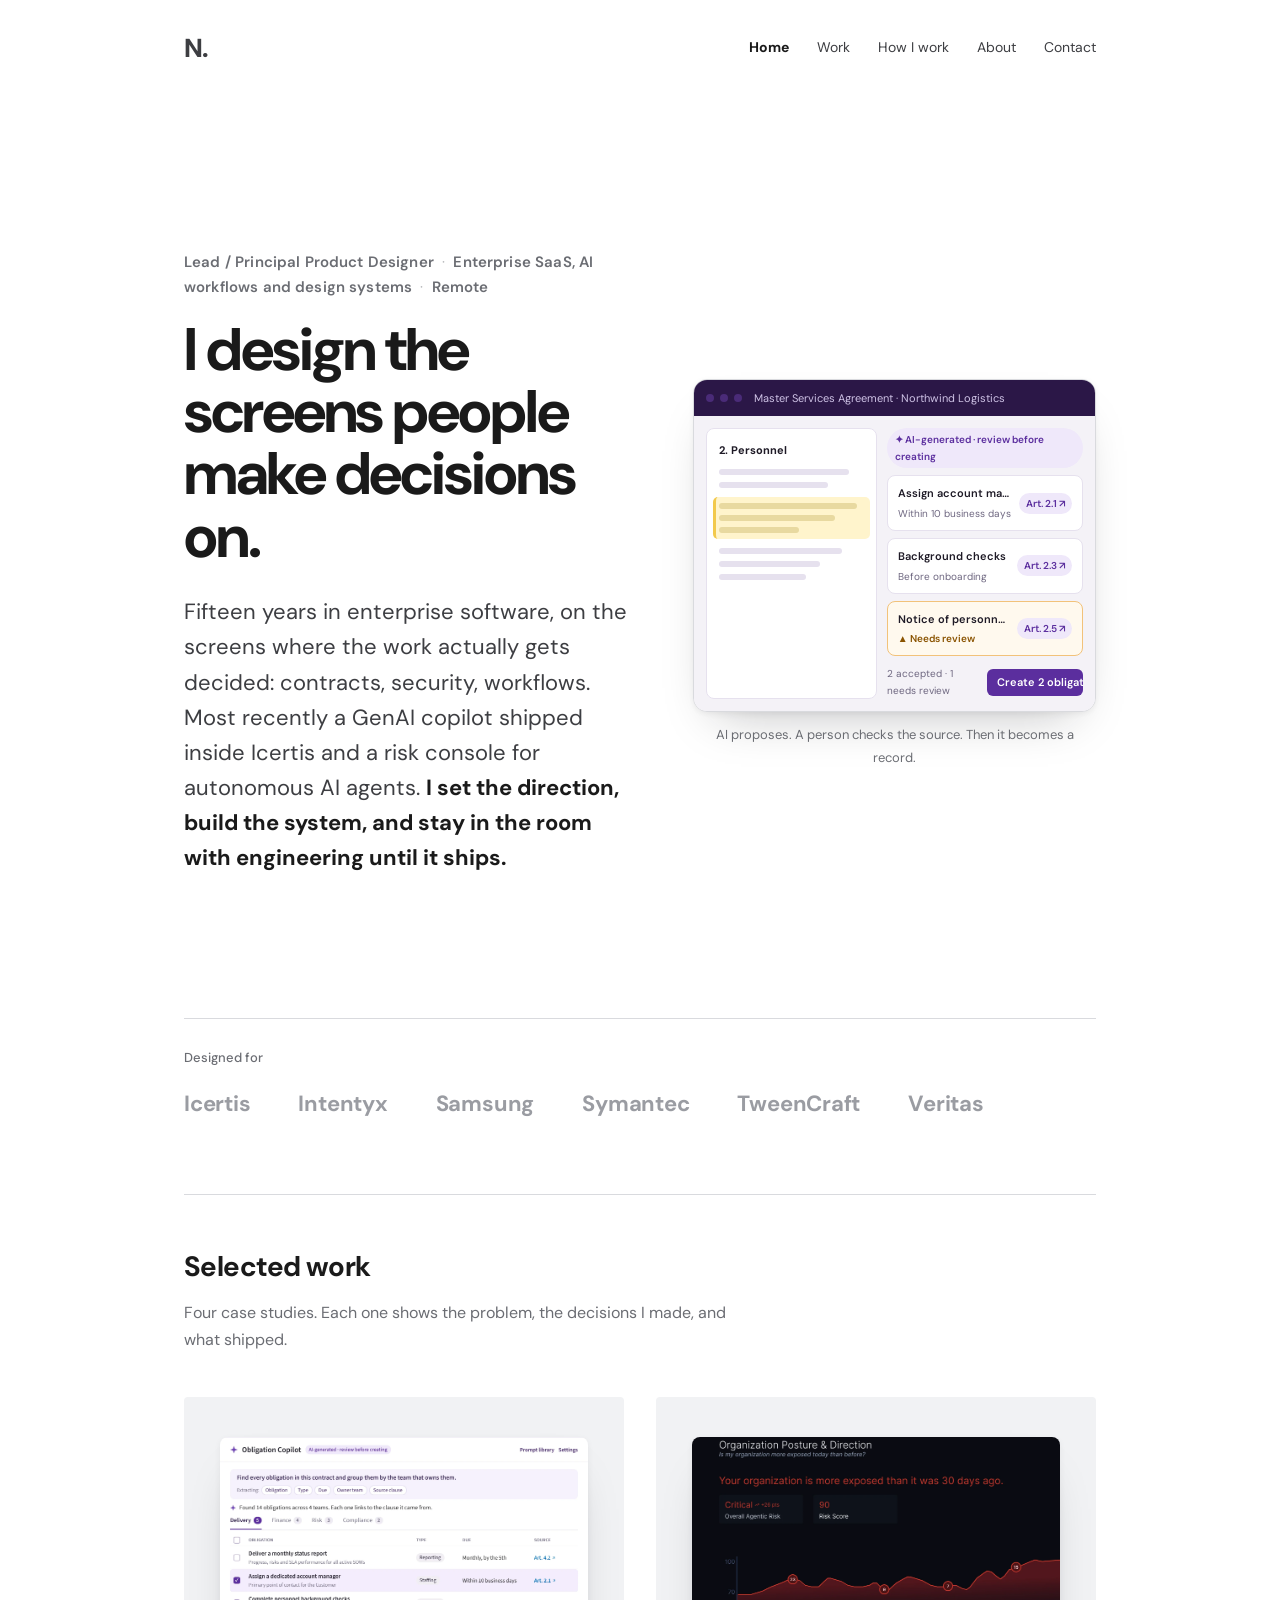
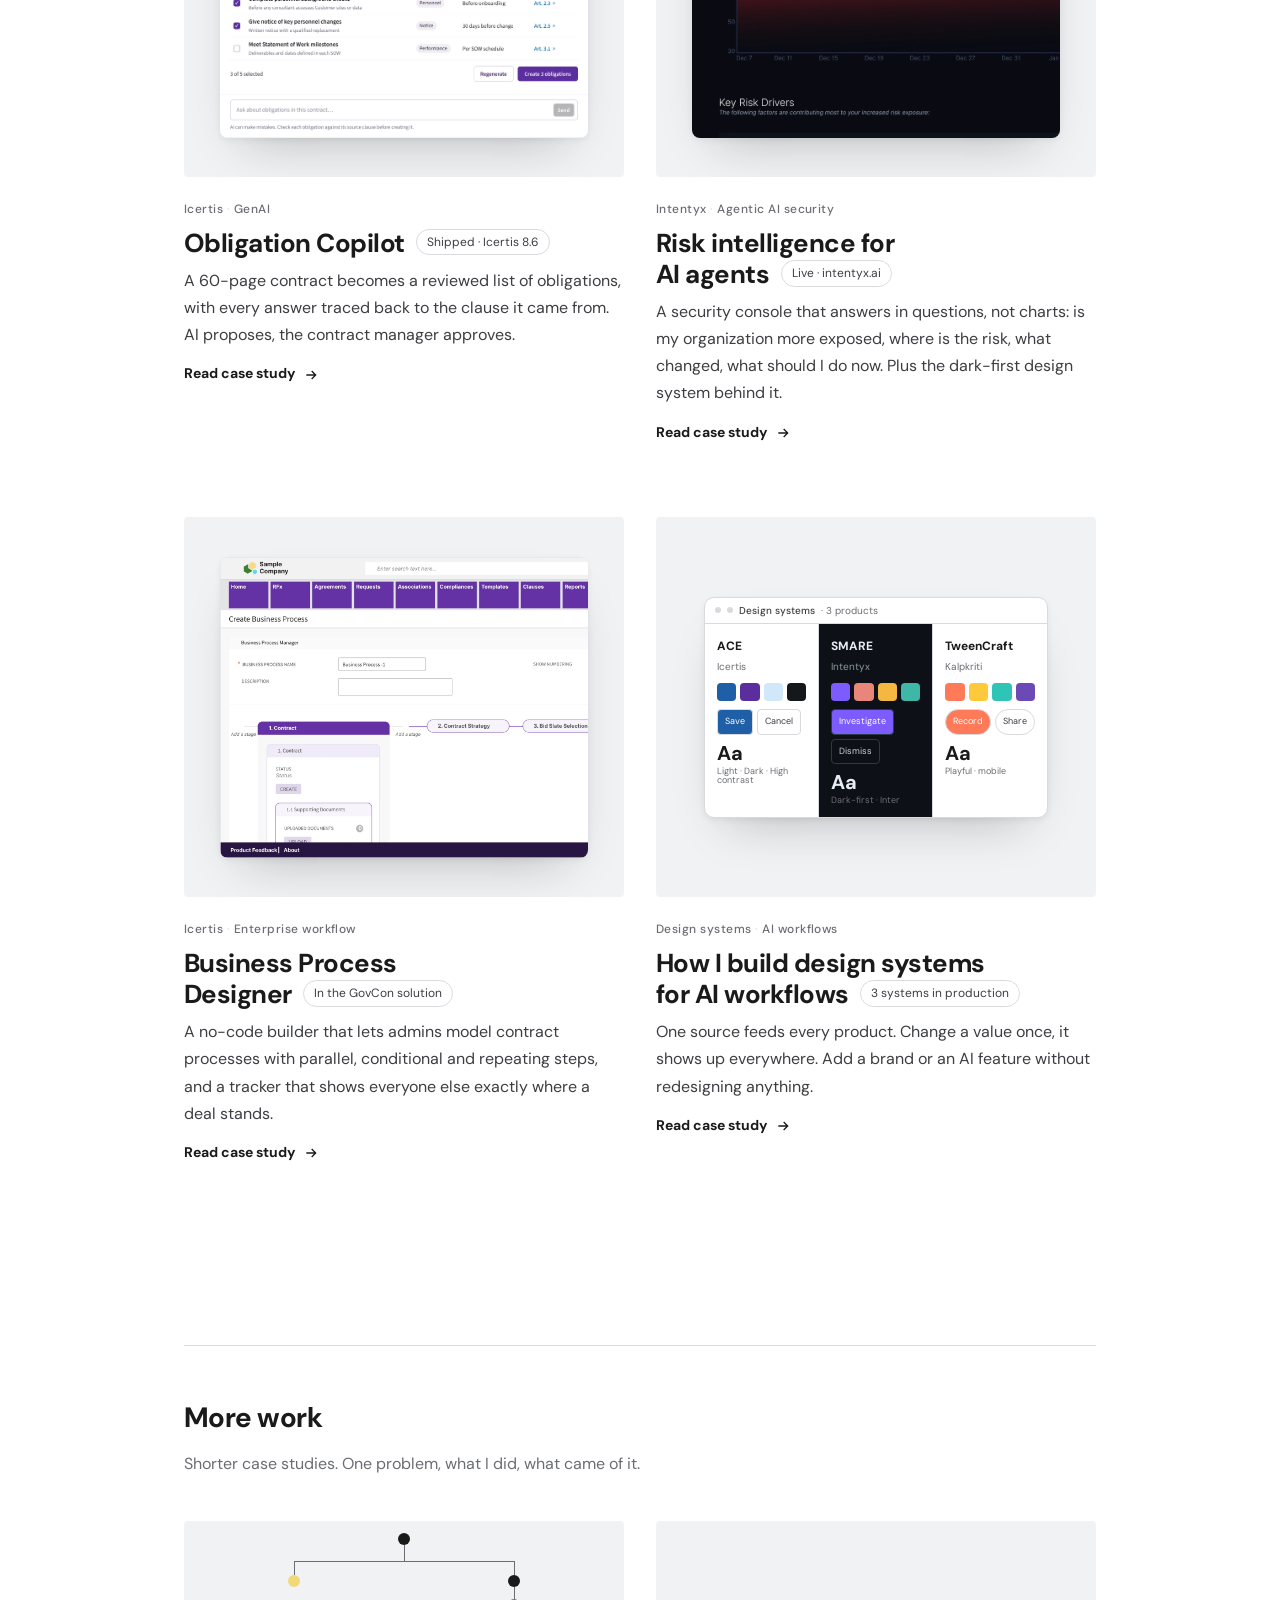
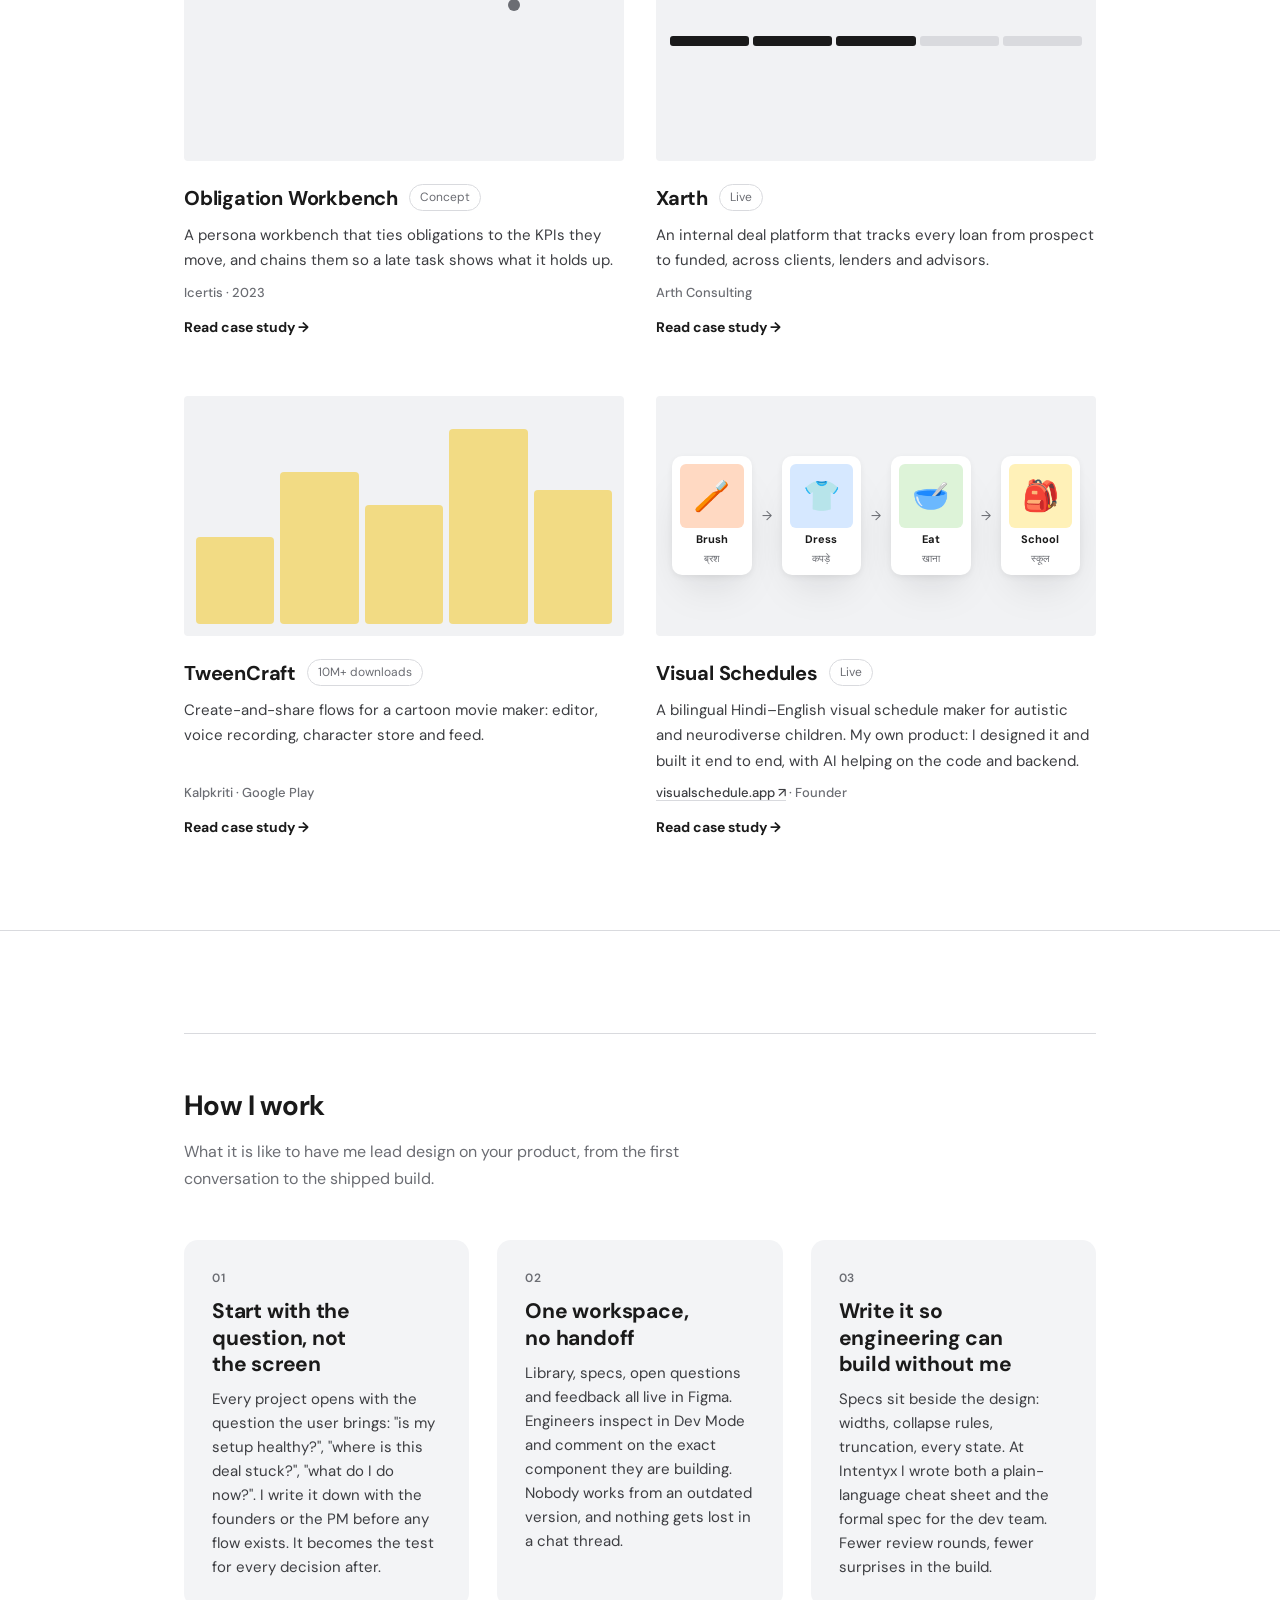
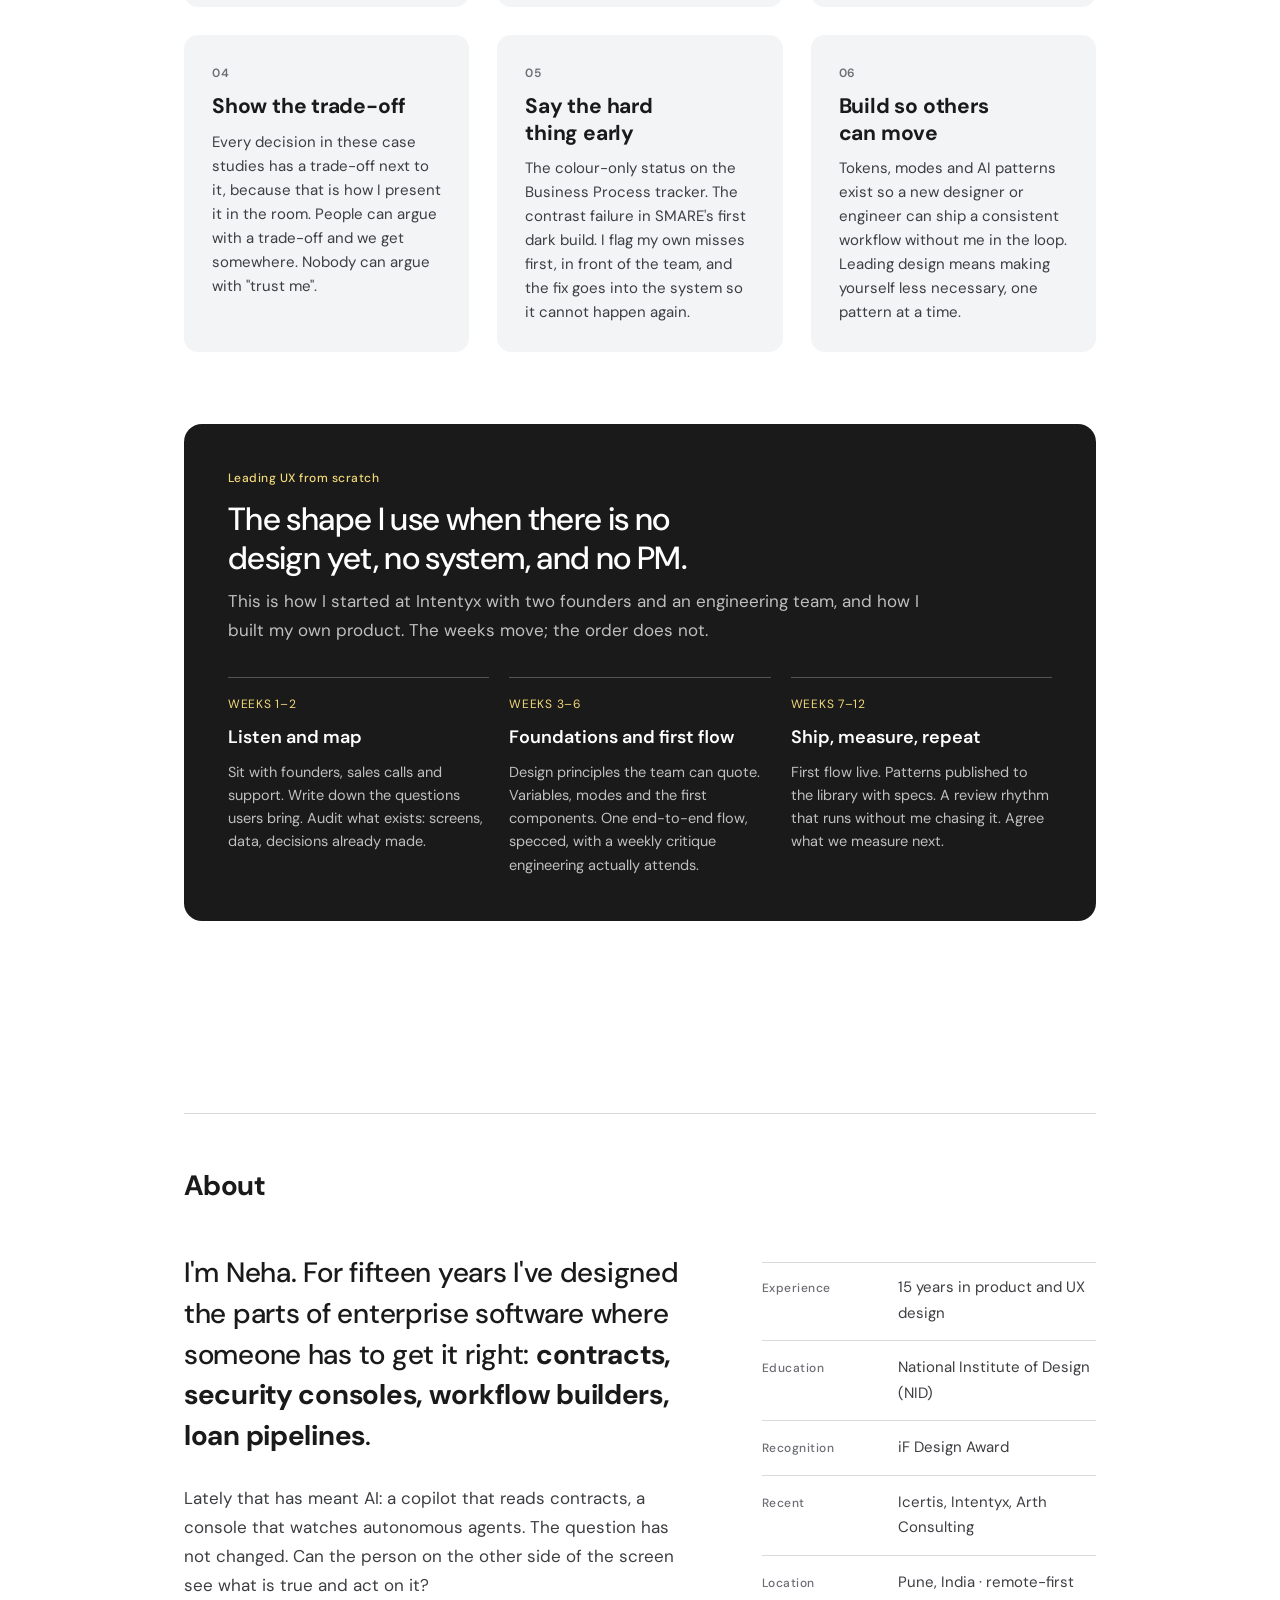
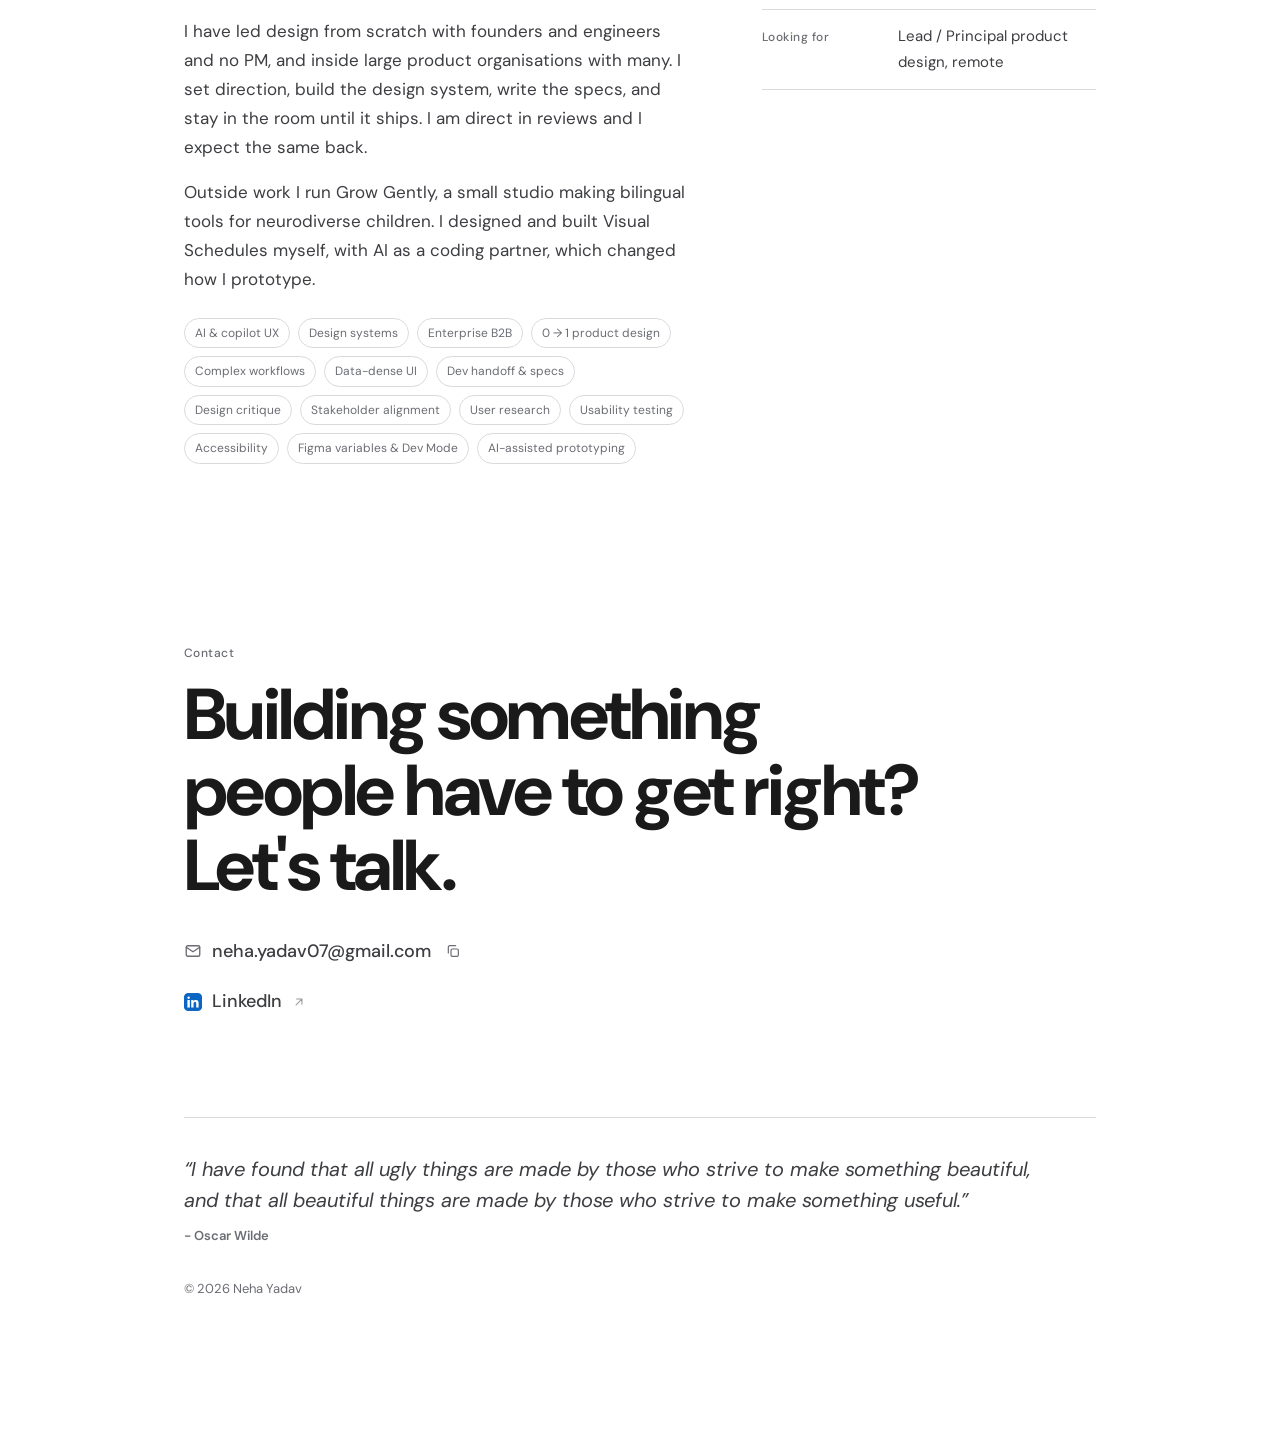
==== commit bffba907: "Update index.html" ====
--- a/index.html
+++ b/index.html
@@ -599,20 +599,412 @@
 .v2 .sp.bad{flex-wrap:wrap;border-color:#E3A1AA;background:#fff8f9}.v2 .sp.bad i{background:#C62828;color:#fff}
 .v2 .sp.bad a{flex-basis:100%;margin:4px 0 0 25px;font-size:12px;font-style:italic;color:#C62828;text-decoration:underline;text-underline-offset:2px}
 .v2 .sp.off{color:#9a9aa2;background:#f6f6f8}.v2 .sp.off i{color:#c2c2c8}
+.role-line{font-size:15px;font-weight:600;color:var(--graphite);margin:0 0 18px;letter-spacing:.01em}.role-line b{font-weight:400;opacity:.5;margin:0 4px}
+.dsx-hero{padding:clamp(18px,3vw,36px)!important;background:var(--tile,#f3f4f6)}
+.dsx-pipe{display:flex;align-items:stretch;gap:10px;overflow-x:auto;width:100%}
+.dsx-pipe .col{flex:1 1 0;min-width:150px;background:#fff;border:1px solid #e6e1ee;border-radius:12px;padding:14px;display:flex;flex-direction:column;gap:8px}
+.dsx-pipe small{font-size:11px;font-weight:600;letter-spacing:.06em;color:var(--graphite);text-transform:uppercase;margin-bottom:2px}
+.dsx-pipe p{margin:0;display:flex;align-items:center;gap:8px;font-size:12.5px;font-family:ui-monospace,SFMono-Regular,Menlo,monospace;color:#1e1a26}
+.dsx-pipe p i{flex:none;width:18px;height:18px;border-radius:5px;box-shadow:inset 0 0 0 1px rgba(0,0,0,.08)}
+.dsx-pipe .ar{align-self:center;color:#9a95a8;font-weight:400}
+.dsx-pipe .pat{background:#fbfafc}
+.dsx-pipe .mini{border:1px solid #e6e1ee;border-radius:10px;padding:10px;display:flex;flex-direction:column;gap:6px;background:#fff;font-size:12px}
+.dsx-pipe .mini b{font-size:12.5px}
+.dsx .ai,.dsx-pipe .ai,.dsx-modes .ai,.dsx-pats .ai{align-self:flex-start;font-size:11px;font-weight:600;color:#5B2E9E;background:#EFE8FA;border-radius:999px;padding:2px 8px}
+.dsx-pipe .src,.dsx-pats .src{align-self:flex-start;font-size:11px;font-weight:600;color:#fff;background:#5B2E9E;border-radius:999px;padding:2px 8px}
+.dsx-pipe .row,.dsx-modes .row{display:flex;gap:6px}
+.dsx-pipe .row em,.dsx-modes .row em,.dsx-pats em{font-style:normal;font-size:11.5px;font-weight:600;padding:5px 10px;border-radius:6px;background:#5B2E9E;color:#fff}
+.dsx-pipe .row em.o,.dsx-pats em.o{background:#fff;color:#5B2E9E;box-shadow:inset 0 0 0 1px #cdbfe8}
+.dsx-src{display:grid;gap:10px}
+.dsx-src div{display:grid;grid-template-columns:170px 1fr;gap:16px;padding:14px 0;border-top:1px solid var(--line)}
+.dsx-src b{font-size:15px}.dsx-src span{color:var(--ink-2,#3d3e42)}
+.dsx-rules{margin:14px 0 0;padding-left:18px;display:grid;gap:8px;color:var(--ink-2,#3d3e42)}
+code{font-family:ui-monospace,SFMono-Regular,Menlo,monospace;font-size:.86em;background:#f1eef6;color:#4a2a84;padding:1px 6px;border-radius:5px}
+.dsx-modes{display:grid;grid-template-columns:repeat(3,1fr);gap:16px;margin:8px 0 8px}
+.dsx-modes .m{--bg:#F4F2F7;--sf:#fff;--tx:#1e1a26;--tx2:#6e6780;--ln:#e6e1ee;--ac:#5B2E9E;--acx:#fff;--aitag:#EFE8FA;--aitx:#5B2E9E;--wb:#FFEBCC;--wt:#8a5300;--sb:#EFE8FA;--st:#5B2E9E;
+  background:var(--bg);border-radius:14px;padding:18px;display:flex;flex-direction:column;gap:10px}
+.dsx-modes .m.dark{--bg:#15121D;--sf:#221E2C;--tx:#F1EEF7;--tx2:#A9A2BA;--ln:#352F43;--ac:#A88BF0;--acx:#15121D;--aitag:#2F2742;--aitx:#C9B6F7;--wb:#3A2C12;--wt:#F2C27A;--sb:#2F2742;--st:#C9B6F7}
+.dsx-modes .m.hc{--bg:#fff;--sf:#fff;--tx:#000;--tx2:#1a1a1a;--ln:#000;--ac:#2B0B66;--acx:#fff;--aitag:#fff;--aitx:#2B0B66;--wb:#fff;--wt:#5a3500;--sb:#fff;--st:#2B0B66;box-shadow:inset 0 0 0 2px #000}
+.dsx-modes small{font-size:11px;font-weight:600;letter-spacing:.06em;text-transform:uppercase;color:var(--tx2)}
+.dsx-modes .card{background:var(--sf);border:1px solid var(--ln);border-radius:12px;padding:14px;display:flex;flex-direction:column;gap:8px;color:var(--tx)}
+.dsx-modes .m.hc .card{border-width:2px}
+.dsx-modes .card b{font-size:14px}.dsx-modes .card p{margin:0;font-size:12.5px;color:var(--tx2)}
+.dsx-modes .ai{background:var(--aitag)!important;color:var(--aitx)!important}
+.dsx-modes .m.hc .ai,.dsx-modes .m.hc .warn,.dsx-modes .m.hc .src{box-shadow:inset 0 0 0 1.5px currentColor}
+.dsx-modes .tags{display:flex;gap:6px;flex-wrap:wrap}
+.dsx-modes .warn{font-size:11px;font-weight:600;background:var(--wb);color:var(--wt);border-radius:999px;padding:2px 8px}
+.dsx-modes .src{font-size:11px;font-weight:600;background:var(--sb);color:var(--st);border-radius:999px;padding:2px 8px}
+.dsx-modes .row em{background:var(--ac)!important;color:var(--acx)!important}
+.dsx-modes .row em.o{background:transparent!important;color:var(--ac)!important;box-shadow:inset 0 0 0 1.5px var(--ac)}
+.dsx-sets{display:grid;gap:14px;margin:6px 0 18px}
+.dsx-sets small{display:block;font-size:12px;font-weight:600;color:var(--graphite);margin-bottom:8px}
+.dsx-sets p{margin:0;display:flex;gap:8px;flex-wrap:wrap}
+.dsx-sets i{width:44px;height:44px;border-radius:10px;display:grid;place-items:center;box-shadow:inset 0 0 0 1px rgba(0,0,0,.06)}
+.dsx-sets i b{font-size:16px}
+.dsx-states{display:grid;grid-template-columns:repeat(3,1fr);gap:12px;margin:6px 0 18px}
+.dsx-states div{display:flex;flex-direction:column;gap:8px;align-items:flex-start;background:var(--tile,#f3f4f6);border-radius:10px;padding:14px}
+.dsx-states small{font-size:11px;font-weight:600;letter-spacing:.06em;text-transform:uppercase;color:var(--graphite)}
+.dsx-states em{font-style:normal;font-size:13px;font-weight:600;padding:8px 14px;border-radius:8px;background:#5B2E9E;color:#fff;display:inline-flex;align-items:center;gap:8px}
+.dsx-states em.hv{background:#4A2484}.dsx-states em.fc{box-shadow:0 0 0 3px #fff,0 0 0 5px #5B2E9E}
+.dsx-states em.ds{background:#D9D4E3;color:#8E879E}
+.dsx-states em.ld i{width:12px;height:12px;border-radius:50%;border:2px solid rgba(255,255,255,.4);border-top-color:#fff;animation:stspin 1s linear infinite}
+.dsx-states em.st{background:#fff;color:#1565C0;box-shadow:inset 0 0 0 1.5px #8CC0EC}
+.dsx-pats{display:grid;grid-template-columns:repeat(3,1fr);gap:16px;margin:8px 0}
+.dsx-pats>div{background:var(--tile,#f3f4f6);border-radius:12px;padding:16px;display:flex;flex-direction:column;gap:8px}
+.dsx-pats .ui-m{background:#fff;border:1px solid #e6e1ee;border-radius:10px;padding:12px;min-height:76px;display:flex;flex-wrap:wrap;align-items:center;gap:6px;font-size:12px}
+.dsx-pats h3{font-size:16px;font-weight:700;margin:6px 0 0}
+.dsx-pats p{margin:0;font-size:14px;color:var(--ink-2,#3d3e42)}
+.dsx-pats .hlq{display:block;width:100%;background:#FFF4CC;border-left:3px solid #F2C94C;padding:6px 8px;border-radius:4px;font-family:Georgia,serif;font-size:12px}
+.dsx-pats .bar{display:block;width:100%;height:6px;border-radius:9px;background:#ece8f2;overflow:hidden}.dsx-pats .bar i{display:block;height:100%;background:#5B2E9E}
+.dsx-pats .t{color:#6e6780;flex:1}
+.dsx-pats .warn{font-size:11.5px;font-weight:600;background:#FFEBCC;color:#8a5300;border-radius:999px;padding:3px 9px}
+.dsx-pats .chip{font-size:11.5px;font-weight:600;background:#EFE8FA;color:#5B2E9E;border-radius:999px;padding:3px 9px}
+.dsx-lay{display:grid;grid-template-columns:repeat(4,1fr);gap:16px;margin:8px 0}
+.dsx-lay>div{display:flex;flex-direction:column;gap:8px}
+.dsx-lay h3{font-size:16px;font-weight:700;margin:6px 0 0}.dsx-lay p{margin:0;font-size:14px;color:var(--ink-2,#3d3e42)}
+.wf{position:relative;height:120px;border-radius:10px;background:#fff;border:1px solid #e6e1ee;box-shadow:0 10px 24px -18px rgba(43,23,71,.4);overflow:hidden}
+.wf::before{content:"";position:absolute;left:0;right:0;top:0;height:14px;background:#2B1747}
+.wf i{position:absolute;border-radius:5px}
+.wf .doc{background:repeating-linear-gradient(#fff 0 8px,#ece8f2 8px 11px);border:1px solid #e6e1ee}
+.wf .ai{background:#EFE8FA;border:1px solid #cdbfe8}
+.wf.split .doc{left:8px;top:22px;width:48%;bottom:8px}.wf.split .ai{right:8px;top:22px;width:42%;bottom:8px}
+.wf.side .doc{left:8px;top:22px;right:34%;bottom:8px}.wf.side .ai{right:8px;top:22px;width:26%;bottom:8px}
+.wf.queue .l{left:8px;top:22px;width:38%;bottom:8px;background:repeating-linear-gradient(#fff 0 14px,#ece8f2 14px 16px);border:1px solid #e6e1ee}
+.wf.queue .r{right:8px;top:22px;width:52%;bottom:8px;background:#FFF4CC;border:1px solid #F2C94C}
+.wf.story .a,.wf.story .b,.wf.story .c{left:8px;width:70%;background:#f4f2f7;border:1px solid #e6e1ee}
+.wf.story .a{top:22px;height:28px;background:#F5D6DA;border-color:#E3A1AA}.wf.story .b{top:56px;height:26px}.wf.story .c{top:88px;height:24px}
+.wf.story .rail{right:8px;top:22px;width:18%;bottom:8px;background:repeating-linear-gradient(#fff 0 10px,#ece8f2 10px 12px)}
+.dsx-steps{margin:0;padding:0;list-style:none;counter-reset:s;display:grid;gap:0}
+.dsx-steps li{counter-increment:s;display:grid;grid-template-columns:44px 190px 1fr;gap:12px;align-items:baseline;padding:14px 0;border-top:1px solid var(--line)}
+.dsx-steps li::before{content:counter(s,decimal-leading-zero);font-size:12px;font-weight:600;color:var(--graphite)}
+.dsx-steps b{font-size:16px}.dsx-steps span{color:var(--ink-2,#3d3e42)}
+.dsx-refs{font-size:13px}.dsx-refs a{color:inherit;text-decoration:underline;text-decoration-color:#f2d978;text-decoration-thickness:2px;text-underline-offset:3px}
+@media (max-width:900px){.dsx-modes,.dsx-pats{grid-template-columns:1fr 1fr}.dsx-lay{grid-template-columns:1fr 1fr}}
+@media (max-width:600px){.dsx-modes,.dsx-pats,.dsx-lay,.dsx-states{grid-template-columns:1fr}.dsx-src div{grid-template-columns:1fr;gap:4px}.dsx-steps li{grid-template-columns:36px 1fr}.dsx-steps span{grid-column:2}.dsx-pipe .col{min-width:170px}}
+.dg-wrap{margin:8px 0 8px;padding:clamp(16px,2.6vw,28px);border-radius:14px;background:var(--tile,#f3f4f6)}
+.hero-fig.dg-wrap{padding:clamp(16px,2.6vw,28px)!important;display:block}
+.dg-title{font-size:13px;font-weight:700;color:#1e1a26;margin:0 0 12px;display:flex;flex-wrap:wrap;gap:6px 10px;align-items:baseline}
+.dg-title span{font-weight:500;color:var(--graphite)}
+.dg-title code{font-size:12px}
+.dg code{font-family:ui-monospace,SFMono-Regular,Menlo,monospace;font-size:11.5px;background:#fff;color:#4a2a84;padding:2px 7px;border-radius:5px;border:1px solid #e6e1ee;white-space:nowrap}
+.dg i{display:inline-block}
+.dg-notes{margin:14px 0 0;padding-left:18px;display:grid;gap:6px;font-size:14px;color:var(--ink-2,#3d3e42)}
+/* arch */
+.dg-arch{display:grid;grid-template-columns:1fr auto 1fr auto 1fr auto 1fr;gap:8px;align-items:stretch}
+.dg-arch .tier{background:#fff;border:1px solid #e6e1ee;border-radius:12px;padding:14px;display:flex;flex-direction:column;gap:7px;min-width:0}
+.dg-arch h4{margin:0;font-size:13px;font-weight:700}
+.dg-arch em{font-style:normal;font-size:11px;color:var(--graphite);margin-bottom:4px}
+.dg-arch p{margin:0;display:flex;align-items:center;gap:7px;font-family:ui-monospace,SFMono-Regular,Menlo,monospace;font-size:11.5px;color:#1e1a26;white-space:nowrap;overflow:hidden;text-overflow:ellipsis}
+.dg-arch p i{flex:none;width:14px;height:14px;border-radius:4px;box-shadow:inset 0 0 0 1px rgba(0,0,0,.08)}
+.dg-arch p i.sz{background:#cdbfe8;width:14px;height:6px;border-radius:2px}.dg-arch p i.sz.r{height:14px;border-radius:5px;background:#fff;box-shadow:inset 0 0 0 2px #cdbfe8}
+.dg-arch .t1{border-style:dashed}.dg-arch .t2{border-color:#cdbfe8;box-shadow:0 0 0 3px #efe8fa}.dg-arch .t4{background:#fbfafc}
+.dg-arch .pt{background:#efe8fa;color:#4a2a84;border-radius:6px;padding:4px 8px}
+.dg-arch .ali{align-self:center;display:flex;flex-direction:column;align-items:center;font-size:10px;color:var(--graphite);letter-spacing:.04em}
+.dg-arch .ali b{font-size:18px;line-height:1;color:#9a95a8;font-weight:400}
+/* naming */
+.dg-name{display:flex;align-items:flex-start;gap:2px;flex-wrap:wrap}
+.dg-name div{background:#fff;border:1px solid #e6e1ee;border-radius:10px;padding:10px 14px;display:flex;flex-direction:column;gap:2px}
+.dg-name div b{font-family:ui-monospace,SFMono-Regular,Menlo,monospace;font-size:15px;color:#1e1a26}
+.dg-name div small{font-size:11px;color:var(--graphite)}
+.dg-name div.opt{border-style:dashed;color:var(--graphite)}
+.dg-name>span{font-family:ui-monospace,monospace;font-size:18px;color:#9a95a8;padding:10px 4px}
+/* collections */
+.dg-cols{display:grid;grid-template-columns:repeat(3,1fr);gap:12px}
+.dg-cols .col{background:#fff;border:1px solid #e6e1ee;border-radius:12px;padding:14px 16px;min-width:0}
+.dg-cols h4{margin:0 0 10px;font-size:13px;font-weight:700;display:flex;justify-content:space-between;gap:8px;align-items:baseline}
+.dg-cols h4 em{font-style:normal;font-size:11px;font-weight:600;color:#5B2E9E;background:#efe8fa;border-radius:999px;padding:2px 8px;white-space:nowrap}
+.dg-cols ul{margin:0;padding:0;list-style:none;display:grid;gap:6px;font-family:ui-monospace,SFMono-Regular,Menlo,monospace;font-size:11.5px;color:#1e1a26}
+.dg-cols li{padding-left:10px;border-left:2px solid #e6e1ee}.dg-cols li small{color:var(--graphite);font-family:var(--mono)}
+/* modes */
+.dg-modes{background:#fff;border:1px solid #e6e1ee;border-radius:12px;overflow:hidden;font-size:12.5px}
+.dg-modes .r{display:grid;grid-template-columns:1.3fr 1fr 1fr 1fr;align-items:center;gap:8px;padding:9px 14px;border-top:1px solid #eeeaf3}
+.dg-modes .r.hd{border-top:0;background:#fbfafc;font-size:11px;font-weight:700;letter-spacing:.05em;text-transform:uppercase;color:var(--graphite)}
+.dg-modes .r span{display:flex;align-items:center;gap:8px;font-family:ui-monospace,SFMono-Regular,Menlo,monospace;font-size:11.5px;color:#4a4458;min-width:0}
+.dg-modes .r.hd span{font-family:var(--mono);color:var(--graphite)}
+.dg-modes .r span i{flex:none;width:20px;height:20px;border-radius:6px;box-shadow:inset 0 0 0 1px rgba(0,0,0,.1)}
+.dg-modes .r>span:nth-child(3){background:#15121D;color:#cfc7e0;border-radius:6px;padding:4px 8px;margin:-4px 0}
+/* lanes */
+.dg-lanes{display:grid;gap:10px}
+.dg-lanes .lane{display:grid;grid-template-columns:1.2fr auto 1.1fr auto 1.4fr;align-items:center;gap:10px;background:#fff;border:1px solid #e6e1ee;border-radius:12px;padding:12px 14px}
+.dg-lanes .lane>b{color:#9a95a8;font-weight:400;font-size:18px}
+.dg-lanes small{display:block;font-size:11px;font-weight:600;color:var(--graphite);margin-bottom:6px}
+.dg-lanes .src p{margin:0;display:flex;gap:6px;flex-wrap:wrap}
+.dg-lanes .src i{width:28px;height:28px;border-radius:8px;display:grid;place-items:center;box-shadow:inset 0 0 0 1px rgba(0,0,0,.06)}
+.dg-lanes .src s{text-decoration:none;font-size:13px;font-weight:700}
+.dg-lanes .sem{display:flex;flex-wrap:wrap;gap:5px}
+.dg-lanes .use{font-size:13px;color:var(--ink-2,#3d3e42)}
+.dg-lanes .rule{font-size:13px;font-weight:600;color:#7d1c22;background:#F5D6DA;border-radius:10px;padding:10px 14px}
+/* component */
+.dg-comp{display:grid;gap:12px}
+.dg-comp .anat{background:#fff;border:1px solid #e6e1ee;border-radius:12px;padding:16px;display:grid;grid-template-columns:auto 1fr;gap:20px;align-items:center}
+.dg-comp .btn{position:relative;display:inline-flex;align-items:center;gap:8px;padding:10px 16px;border-radius:8px;background:#5B2E9E;color:#fff;font-size:14px;font-weight:600;box-shadow:0 0 0 3px #fff,0 0 0 5px #5B2E9E;margin:10px 18px 10px 10px}
+.dg-comp .btn .ic{width:14px;height:14px;border-radius:50%;border:2px solid rgba(255,255,255,.6)}
+.dg-comp .btn .n{position:absolute;width:18px;height:18px;border-radius:50%;background:#f2d978;color:#1e1a26;font-size:10px;font-weight:700;display:grid;place-items:center}
+.dg-comp .n1{left:-10px;top:-10px}.dg-comp .n2{left:22px;bottom:-10px}.dg-comp .n3{right:-10px;top:-10px}
+.dg-comp ol{margin:0;padding:0;list-style:none;display:grid;gap:5px;font-size:13px;color:var(--ink-2,#3d3e42)}
+.dg-comp ol b{display:inline-grid;place-items:center;width:18px;height:18px;border-radius:50%;background:#f2d978;color:#1e1a26;font-size:10px;margin-right:8px}
+.dg-comp .mx{background:#fff;border:1px solid #e6e1ee;border-radius:12px;overflow-x:auto}
+.dg-comp .mx .r{display:grid;grid-template-columns:120px repeat(5,minmax(132px,1fr));gap:8px;align-items:center;padding:8px 12px;border-top:1px solid #eeeaf3;min-width:760px}
+.dg-comp .mx .r.hd{border-top:0;background:#fbfafc;font-size:11px;font-weight:700;letter-spacing:.05em;text-transform:uppercase;color:var(--graphite)}
+.dg-comp .mx .r b{font-family:ui-monospace,monospace;font-size:11.5px;font-weight:600}
+/* compose */
+.dg-compose{display:grid;grid-template-columns:1.1fr 1fr;gap:16px;align-items:start}
+.dg-compose .shell{border:2px dashed #cdbfe8;border-radius:14px;padding:12px;display:grid;gap:8px;background:#fff}
+.dg-compose .shell>small{font-family:ui-monospace,monospace;font-size:11px;color:#5B2E9E;font-weight:600}
+.dg-compose .slot{border:1px solid #e6e1ee;border-radius:8px;padding:8px 10px;display:flex;justify-content:space-between;gap:8px;align-items:baseline;font-size:12.5px;background:#fbfafc}
+.dg-compose .slot b{font-family:ui-monospace,monospace;font-size:12px}.dg-compose .slot span{font-size:11.5px;color:var(--graphite);text-align:right}
+.dg-compose .s1{background:#efe8fa;border-color:#cdbfe8}.dg-compose .s3{background:#FFEBCC;border-color:#F2C27A}.dg-compose .s5{display:grid;grid-template-columns:1fr 1fr}
+.dg-compose .dg-notes{margin-top:0}
+/* lifecycle */
+.dg-life{display:grid;grid-template-columns:repeat(4,1fr auto) 1fr;gap:6px;align-items:center}
+.dg-life>span{color:#9a95a8;font-size:16px;text-align:center}
+.dg-life .st{background:#fff;border:1px solid #e6e1ee;border-radius:10px;padding:10px;display:flex;flex-direction:column;gap:5px;min-width:0}
+.dg-life .st b{font-size:12.5px}.dg-life .st small{font-size:11px;color:var(--graphite)}
+.dg-life .st.warn{border-color:#F2C27A;background:#FFF6E5}.dg-life .st.ok{border-color:#9BD49B;background:#EEF9EE}.dg-life .st.bad{border-color:#E3A1AA;background:#FFF1F2}.dg-life .st.no{color:#6e6780}
+.dg-life .end{display:grid;gap:6px}
+.dg-life .side{grid-column:1/-1;display:grid;grid-template-columns:1fr 1fr;gap:6px;padding-top:10px;margin-top:4px;border-top:1px dashed #cdbfe8;position:relative}
+.dg-life .side::before{content:"side branches from any state";position:absolute;top:-8px;left:0;font-size:10px;letter-spacing:.04em;color:var(--graphite);background:var(--tile,#f3f4f6);padding:0 6px}
+/* regions */
+.dg-reg{display:grid;grid-template-columns:repeat(4,1fr);gap:14px}
+.dg-reg .rm{display:grid;grid-template-columns:repeat(12,1fr);gap:4px;height:110px;padding:6px;border-radius:10px;background:#fff;border:1px solid #e6e1ee}
+.dg-reg .rm i{display:flex;flex-direction:column;justify-content:flex-end;gap:2px;padding:8px;border-radius:6px;background:#f4f2f7;border:1px dashed #cdbfe8;font-size:11px;font-weight:600;color:#1e1a26;min-width:0}
+.dg-reg .rm i small{font-weight:500;color:var(--graphite);font-size:10px}
+.dg-reg .rm i.ai{background:#efe8fa;border-style:solid}.dg-reg .rm i.ev{background:#FFF4CC;border-color:#F2C94C;border-style:solid}.dg-reg .rm i.nv{background:#fff}
+.dg-reg h4{margin:10px 0 2px;font-size:15px;font-weight:700}.dg-reg p{margin:0;font-size:13px;color:var(--ink-2,#3d3e42)}
+/* flow */
+.dg-flow{display:grid;grid-template-columns:repeat(5,1fr auto) 1fr;gap:6px;align-items:stretch}
+.dg-flow>div{background:#fff;border:1px solid #e6e1ee;border-radius:10px;padding:10px;display:flex;flex-direction:column;gap:4px;min-width:0}
+.dg-flow>div b{font-size:12.5px}.dg-flow>div span{font-size:11px;color:var(--graphite)}
+.dg-flow>em{align-self:center;font-style:normal;color:#9a95a8}
+.dg-flow .loop{grid-column:1/-1;margin:6px 0 0;font-size:12px;color:#5B2E9E;font-weight:600;text-align:right}
+@media (max-width:900px){.dg-arch{grid-template-columns:1fr 1fr}.dg-arch .ali{display:none}.dg-cols{grid-template-columns:1fr}.dg-lanes .lane{grid-template-columns:1fr}.dg-lanes .lane>b{display:none}.dg-compose{grid-template-columns:1fr}.dg-reg{grid-template-columns:1fr 1fr}.dg-life{grid-template-columns:1fr 1fr}.dg-life>span{display:none}.dg-life .side{grid-column:1/-1}.dg-flow{grid-template-columns:1fr 1fr}.dg-flow>em{display:none}}
+@media (max-width:600px){.dg-arch{grid-template-columns:1fr}.dg-modes .r{grid-template-columns:1fr 1fr;font-size:11.5px}.dg-modes .r.hd{display:none}.dg-modes .r code{grid-column:1/-1}.dg-reg{grid-template-columns:1fr}.dg-comp .anat{grid-template-columns:1fr}.dg-life,.dg-flow{grid-template-columns:1fr}}
+/* ===== hero v3: text + animated decision screen ===== */
+.hero .wrap.hero-grid{display:grid;grid-template-columns:1.05fr .95fr;gap:clamp(28px,5vw,64px);align-items:center;height:auto}
+.hero .hero-txt{min-width:0}
+.hero .hero-grid h1{font-size:clamp(38px,4.7vw,60px);line-height:1.04}
+.lead0 h3{color:var(--paper)}
+.hero .brands{grid-column:1/-1}
+.hero h1{animation:none}
+.hero h1 .w{display:inline-block;animation:rise .9s var(--ease) both}
+.hero h1 .w:nth-child(3){animation-delay:.1s}.hero h1 .w:nth-child(5){animation-delay:.2s}
+.hero h1 .hl::before{animation-delay:1.1s}
+.hero .lead{margin-top:26px}
+.scene{position:relative;animation:rise 1s var(--ease) .35s both}
+.scene .win{--p:#5B2E9E;--pl:#EFE8FA;background:#fff;border:1px solid var(--line);border-radius:14px;box-shadow:var(--shadow);overflow:hidden;animation:winLoop 9s var(--ease) infinite}
+.scene .wbar{display:flex;align-items:center;gap:6px;padding:9px 12px;background:#2B1747;color:#cfc3e6;font-size:11px}
+.scene .wbar i{width:8px;height:8px;border-radius:50%;background:#4a2b78}.scene .wbar span{margin-left:6px;white-space:nowrap;overflow:hidden;text-overflow:ellipsis}
+.scene .wbody{display:grid;grid-template-columns:1fr 1.15fr;gap:10px;padding:12px;background:#F4F2F7}
+.scene .doc{background:#fff;border:1px solid #e6e1ee;border-radius:8px;padding:12px;display:flex;flex-direction:column;gap:7px}
+.scene .dt{font-size:11px;font-weight:700;color:#1e1a26;margin-bottom:2px;animation:dlIn 9s linear infinite}
+.scene .dl{display:block;height:6px;border-radius:3px;background:#e6e1ee;animation:dlIn 9s linear infinite}
+.scene .w95{width:95%}.scene .w90{width:90%}.scene .w85{width:85%}.scene .w80{width:80%}.scene .w75{width:75%}.scene .w70{width:70%}.scene .w60{width:60%}.scene .w55{width:55%}
+.scene .clause{position:relative;padding:6px;margin:2px -6px;display:flex;flex-direction:column;gap:6px;border-radius:5px}
+.scene .clause::before{content:"";position:absolute;inset:0;background:#FFF4CC;border-left:3px solid #F2C94C;border-radius:5px;transform-origin:left;animation:hlIn 9s var(--ease) infinite}
+.scene .clause .dl{position:relative;background:#e8d9a0}
+.scene .pane{display:flex;flex-direction:column;gap:7px;min-width:0}
+.scene .ai-tag{align-self:flex-start;font-size:10px;font-weight:600;color:var(--p);background:var(--pl);border-radius:999px;padding:3px 8px;animation:tagIn 9s var(--ease) infinite}
+.scene .rc{position:relative;background:#fff;border:1px solid #e6e1ee;border-radius:8px;padding:8px 10px;display:grid;grid-template-columns:1fr auto;gap:2px 8px;font-size:11px;animation:rcIn 9s var(--ease) infinite}
+.scene .rc b{font-weight:600;color:#1e1a26;white-space:nowrap;overflow:hidden;text-overflow:ellipsis}
+.scene .rc small{grid-column:1;font-size:10px;color:#6e6780}
+.scene .rc em{grid-column:2;grid-row:1/3;align-self:center;font-style:normal;font-size:10px;font-weight:600;color:var(--p);background:var(--pl);border-radius:999px;padding:2px 7px;white-space:nowrap}
+.scene .rc.r2{animation-name:rcIn2}.scene .rc.r3{animation-name:rcIn3}
+.scene .rc.r1::after{content:"";position:absolute;inset:-1px;border-radius:8px;border:2px solid var(--p);opacity:0;animation:linkIn 9s var(--ease) infinite;pointer-events:none}
+.scene .rc.warn{border-color:#F2C27A;background:#FFF9EE}.scene .rc.warn small{color:#8a5300;font-weight:600}
+.scene .act{position:relative;display:flex;align-items:center;justify-content:space-between;gap:8px;margin-top:2px;font-size:10px;color:#6e6780;animation:actIn 9s var(--ease) infinite}
+.scene .act button{position:relative;border:0;border-radius:6px;background:var(--p);color:#fff;font:600 11px/1 var(--body);padding:8px 10px;overflow:hidden;animation:btnLoop 9s var(--ease) infinite;cursor:default}
+.scene .act button .l1,.scene .act button .l2{display:block;white-space:nowrap}
+.scene .act button .l2{position:absolute;inset:0;display:grid;place-items:center;opacity:0;animation:l2In 9s var(--ease) infinite}
+.scene .act button .l1{animation:l1Out 9s var(--ease) infinite}
+.scene .cur{position:absolute;right:14px;bottom:-6px;width:14px;height:14px;background:#fff;border:1.5px solid #1e1a26;border-radius:50%;box-shadow:0 2px 6px rgba(0,0,0,.25);opacity:0;animation:curLoop 9s var(--ease) infinite;pointer-events:none}
+.scene-cap{margin:12px 2px 0;font-size:13px;color:var(--graphite);text-align:center}
+@keyframes winLoop{0%{opacity:0;transform:translateY(12px) scale(.985)}6%{opacity:1;transform:none}94%{opacity:1;transform:none}100%{opacity:0;transform:translateY(-6px)}}
+@keyframes dlIn{0%,8%{opacity:0}15%{opacity:1}94%{opacity:1}100%{opacity:0}}
+@keyframes tagIn{0%,17%{opacity:0;transform:translateY(4px)}22%{opacity:1;transform:none}94%{opacity:1}100%{opacity:0}}
+@keyframes rcIn{0%,24%{opacity:0;transform:translateX(14px)}30%{opacity:1;transform:none}94%{opacity:1}100%{opacity:0}}
+@keyframes rcIn2{0%,30%{opacity:0;transform:translateX(14px)}36%{opacity:1;transform:none}94%{opacity:1}100%{opacity:0}}
+@keyframes rcIn3{0%,36%{opacity:0;transform:translateX(14px)}42%{opacity:1;transform:none}94%{opacity:1}100%{opacity:0}}
+@keyframes hlIn{0%,46%{transform:scaleX(0)}53%{transform:scaleX(1)}94%{transform:scaleX(1)}100%{transform:scaleX(0)}}
+@keyframes linkIn{0%,47%{opacity:0}52%{opacity:1}72%{opacity:1}78%{opacity:0}100%{opacity:0}}
+@keyframes actIn{0%,42%{opacity:0}47%{opacity:1}94%{opacity:1}100%{opacity:0}}
+@keyframes curLoop{0%,54%{opacity:0;transform:translate(70px,34px)}58%{opacity:1;transform:translate(70px,34px)}66%{opacity:1;transform:translate(-22px,-14px)}70%{transform:translate(-22px,-14px) scale(.75)}73%{transform:translate(-22px,-14px) scale(1)}82%{opacity:1;transform:translate(-22px,-14px)}88%{opacity:0;transform:translate(10px,20px)}100%{opacity:0}}
+@keyframes btnLoop{0%,69%{background:#5B2E9E;transform:none}71%{transform:scale(.94)}74%{transform:none;background:#2E7D32}94%{background:#2E7D32}100%{background:#5B2E9E}}
+@keyframes l1Out{0%,71%{opacity:1}74%{opacity:0}100%{opacity:0}}
+@keyframes l2In{0%,71%{opacity:0}75%{opacity:1}94%{opacity:1}100%{opacity:0}}
+@media (prefers-reduced-motion:reduce){.scene *,.scene *::before,.scene *::after{animation:none!important;opacity:1!important;transform:none!important}.scene .cur,.scene .act button .l2{display:none!important}.scene .rc.r1::after{display:none}}
+@media (max-width:860px){.hero .wrap.hero-grid{grid-template-columns:1fr}.scene{max-width:520px}.scene .wbody{grid-template-columns:1fr 1.2fr}}
+@media (max-width:480px){.scene .wbody{grid-template-columns:1fr}.scene .doc{display:none}}
+/* ===== how I work ===== */
+#how{padding-block:clamp(56px,8vw,104px);border-top:1px solid var(--line)}
+.hows{display:grid;grid-template-columns:repeat(3,1fr);gap:clamp(16px,2.4vw,28px);margin-top:clamp(32px,5vw,48px)}
+.hows>div{padding:clamp(20px,2.4vw,28px);border-radius:14px;background:var(--paper-2);display:flex;flex-direction:column;gap:10px;transition:transform .5s var(--ease),box-shadow .5s var(--ease)}
+.hows>div:hover{transform:translateY(-4px);box-shadow:var(--shadow)}
+.hows i{font-style:normal;font-family:var(--mono);font-size:12px;font-weight:600;color:var(--graphite);letter-spacing:.06em}
+.hows h3{font-size:clamp(18px,1.8vw,21px);font-weight:700;line-height:1.25;letter-spacing:-.01em;margin:0}
+.hows p{margin:0;font-size:15px;line-height:1.6;color:var(--ink-2)}
+.lead0{margin-top:clamp(40px,6vw,72px);padding:clamp(24px,3.5vw,44px);border-radius:18px;background:var(--ink);color:var(--paper)}
+.lead0-head h3{font-size:clamp(22px,2.6vw,32px);font-weight:500;letter-spacing:-.02em;line-height:1.2;margin:12px 0 10px;max-width:24ch}
+.lead0-head p{margin:0;color:color-mix(in srgb,var(--paper) 72%,transparent);max-width:60ch}
+.lead0 .eyebrow{color:var(--marker)}
+.phases{display:grid;grid-template-columns:repeat(3,1fr);gap:20px;margin-top:32px}
+.phases>div{border-top:1px solid color-mix(in srgb,var(--paper) 25%,transparent);padding-top:16px}
+.phases small{display:block;font-family:var(--mono);font-size:12px;letter-spacing:.06em;text-transform:uppercase;color:var(--marker);margin-bottom:8px}
+.phases b{display:block;font-size:18px;font-weight:600;margin-bottom:8px}
+.phases p{margin:0;font-size:14.5px;line-height:1.6;color:color-mix(in srgb,var(--paper) 72%,transparent)}
+.hows .rv:nth-child(2){animation-delay:.08s}.hows .rv:nth-child(3){animation-delay:.16s}.hows .rv:nth-child(5){animation-delay:.08s}.hows .rv:nth-child(6){animation-delay:.16s}
+@media (max-width:900px){.hows{grid-template-columns:1fr 1fr}.phases{grid-template-columns:1fr}}
+@media (max-width:600px){.hows{grid-template-columns:1fr}}
+.flowbox .dg-title span{max-width:70ch}
+.flow-scroll{overflow-x:auto;-webkit-overflow-scrolling:touch;margin:0 -4px;padding:4px}
+.flow-svg{display:block;width:100%;min-width:780px;height:auto}
+.flow-svg .fl{stroke-linecap:round}
+.flow-svg .fl-ac{stroke-dasharray:6 6;animation:flowdash 1.2s linear infinite}
+.flow-svg path.fl:not(.fl-ac){stroke-dasharray:4 5;animation:flowdash 2.4s linear infinite;opacity:.85}
+@keyframes flowdash{to{stroke-dashoffset:-24}}
+.flowbox:hover .flow-svg .fl-ac{animation-duration:.6s}
+@media (prefers-reduced-motion:reduce){.flow-svg .fl,.flow-svg .fl-ac{animation:none!important;stroke-dasharray:none}}
+.mini-modes{display:flex;flex-wrap:wrap;align-items:center;gap:12px}
+.mini-modes b{color:#9a95a8;font-weight:400}
+.mini-modes .mm{display:inline-flex;align-items:center;gap:8px;padding:8px 14px;border-radius:999px;font-size:13px;font-weight:600;border:1px solid #e6e1ee}
+.mini-modes .mm i{width:16px;height:16px;border-radius:50%}
+.mini-modes .l{background:#fff}.mini-modes .d{background:#15121D;color:#F1EEF7;border-color:#15121D}.mini-modes .h{background:#fff;border:2px solid #000}
+.cmp-wrap{--bg:#F4F2F7;--sf:#fff;--sf2:#FBFAFC;--tx:#1e1a26;--tx2:#6e6780;--ln:#e6e1ee;--ac:#5B2E9E;--acx:#fff;--acl:#EFE8FA;--acd:#4a2a84;
+  --ok:#2E7D32;--okb:#D7F4D7;--pr:#1565C0;--prb:#D1E8FA;--wa:#8a5300;--wab:#FFEBCC;--er:#C62828;--erb:#F5D6DA;--bw:1px;
+  margin:8px 0;padding:clamp(16px,2.6vw,28px);border-radius:14px;background:var(--bg);color:var(--tx);transition:background .35s,color .35s}
+.cmp-wrap[data-mode=dark]{--bg:#15121D;--sf:#221E2C;--sf2:#1B1824;--tx:#F1EEF7;--tx2:#A9A2BA;--ln:#352F43;--ac:#A88BF0;--acx:#15121D;--acl:#2F2742;--acd:#C9B6F7;
+  --ok:#7BD88A;--okb:#1E3522;--pr:#8CC0EC;--prb:#16283A;--wa:#F2C27A;--wab:#3A2C12;--er:#F28B82;--erb:#3D1D21}
+.cmp-wrap[data-mode=hc]{--bg:#fff;--sf:#fff;--sf2:#fff;--tx:#000;--tx2:#1a1a1a;--ln:#000;--ac:#2B0B66;--acx:#fff;--acl:#fff;--acd:#2B0B66;
+  --ok:#0B5D1E;--okb:#fff;--pr:#0B3C78;--prb:#fff;--wa:#5a3500;--wab:#fff;--er:#8E0000;--erb:#fff;--bw:2px;box-shadow:inset 0 0 0 2px #000}
+.cmp-top{display:flex;justify-content:flex-end;margin-bottom:14px}
+.cmp-tabs{display:inline-flex;padding:3px;border-radius:999px;background:var(--sf);border:var(--bw) solid var(--ln)}
+.cmp-tabs button{font:600 12.5px/1 var(--body);padding:8px 14px;border:0;border-radius:999px;background:transparent;color:var(--tx2);cursor:pointer;transition:background .25s,color .25s}
+.cmp-tabs button[aria-pressed=true]{background:var(--ac);color:var(--acx)}
+.cmp-tabs button:focus-visible{outline:2px solid var(--ac);outline-offset:2px}
+.cmp-grid{display:grid;grid-template-columns:1fr 1fr;gap:16px}
+.cmp-cell{display:flex;flex-direction:column;gap:8px;min-width:0}.cmp-cell.wide{grid-column:1/-1}
+.cmp-cell>small{font-size:11px;font-weight:700;letter-spacing:.06em;text-transform:uppercase;color:var(--tx2)}
+.cx{background:var(--sf);border:var(--bw) solid var(--ln);border-radius:12px;padding:14px;font-size:13px;transition:background .35s,border-color .35s}
+.cx *{transition:background .35s,color .35s,border-color .35s}
+.cmp-wrap .aitag{display:inline-block;font-size:11px;font-weight:600;color:var(--acd);background:var(--acl);border-radius:999px;padding:2px 8px;border:var(--bw) solid transparent}
+.cmp-wrap[data-mode=hc] .aitag,.cmp-wrap[data-mode=hc] .badge,.cmp-wrap[data-mode=hc] .src,.cmp-wrap[data-mode=hc] .fchip,.cmp-wrap[data-mode=hc] .pchip{border-color:currentColor}
+.cmp-wrap .badge{display:inline-flex;align-items:center;gap:4px;font-size:11px;font-weight:600;border-radius:999px;padding:2px 8px;border:var(--bw) solid transparent;white-space:nowrap}
+.badge.ok{color:var(--ok);background:var(--okb)}.badge.prog{color:var(--pr);background:var(--prb)}.badge.warn{color:var(--wa);background:var(--wab)}.badge.err{color:var(--er);background:var(--erb)}
+.cmp-wrap .src{display:inline-block;font-size:11px;font-weight:600;color:var(--acd);background:var(--acl);border-radius:999px;padding:2px 8px;border:var(--bw) solid transparent;white-space:nowrap}
+/* filter */
+.filt{display:flex;flex-direction:column;gap:10px}
+.fsearch,.fsel{display:flex;align-items:center;gap:8px;padding:8px 10px;border:var(--bw) solid var(--ln);border-radius:8px;color:var(--tx2);background:var(--sf2)}
+.fsel{justify-content:space-between;color:var(--tx);font-weight:500}
+.frow{display:flex;flex-wrap:wrap;align-items:center;gap:6px}
+.fchip{font-size:12px;font-weight:600;padding:4px 10px;border-radius:999px;border:var(--bw) dashed var(--ln);color:var(--tx2)}
+.fchip.on{border-style:solid;border-color:transparent;background:var(--acl);color:var(--acd)}.fchip b{font-weight:600;margin-left:4px;opacity:.7}
+.frow a{margin-left:auto;font-size:12px;font-weight:600;color:var(--ac);text-decoration:underline;text-underline-offset:2px}
+/* card */
+.card2{display:flex;flex-direction:column;gap:8px;border-color:var(--wa);border-left-width:3px}
+.cmp-wrap:not([data-mode=hc]) .card2{border-left-color:var(--wa);border-top-color:var(--ln);border-right-color:var(--ln);border-bottom-color:var(--ln)}
+.ctop{display:flex;gap:6px;flex-wrap:wrap}.card2 b{font-size:14px}.card2 p{margin:0;font-size:12.5px;color:var(--tx2)}
+.cfoot{display:flex;justify-content:space-between;align-items:center;gap:8px}.own{display:inline-flex;align-items:center;gap:6px;font-size:12px;color:var(--tx2)}.own i{width:8px;height:8px;border-radius:50%;background:var(--ac)}
+.cact{display:flex;gap:8px;margin-top:2px}
+.cact button,.composer button{font:600 12px/1 var(--body);border-radius:7px;padding:8px 14px;cursor:default}
+.cact .pri{background:var(--ac);color:var(--acx);border:var(--bw) solid var(--ac)}.cact .sec{background:transparent;color:var(--ac);border:var(--bw) solid var(--ac)}
+/* table */
+.tbl{padding:0;overflow-x:auto}
+.tr{display:grid;grid-template-columns:28px 1.8fr 1fr 1fr 1.1fr .9fr;align-items:center;gap:10px;padding:10px 14px;border-top:var(--bw) solid var(--ln);min-width:620px}
+.tr.th{border-top:0;font-size:11px;font-weight:700;letter-spacing:.05em;text-transform:uppercase;color:var(--tx2);background:var(--sf2)}
+.tr span:nth-child(2){font-weight:600}.tr span:nth-child(3),.tr span:nth-child(4){color:var(--tx2)}
+.tr.sel{background:var(--acl)}
+.tr .badge,.tr .src{justify-self:start}
+.msg.ai .aitag{align-self:flex-start}
+.cb{width:16px;height:16px;border-radius:4px;border:var(--bw) solid var(--ln);display:grid;place-items:center;font-size:10px;color:transparent}
+.cb.on{background:var(--ac);border-color:var(--ac);color:var(--acx)}
+/* chat */
+.chat{display:flex;flex-direction:column;gap:10px}
+.msg{max-width:78%;padding:10px 12px;border-radius:12px;font-size:13px;line-height:1.5}
+.msg.me{align-self:flex-end;background:var(--ac);color:var(--acx);border-bottom-right-radius:4px}
+.msg.ai{align-self:flex-start;background:var(--sf2);border:var(--bw) solid var(--ln);border-bottom-left-radius:4px;display:flex;flex-direction:column;gap:6px}
+.msg.ai p{margin:0}.chips{display:flex;gap:6px;flex-wrap:wrap}
+.typing{display:flex;gap:4px;padding-top:2px}.typing i{width:6px;height:6px;border-radius:50%;background:var(--tx2);opacity:.4;animation:tdot 1.2s infinite}
+.typing i:nth-child(2){animation-delay:.15s}.typing i:nth-child(3){animation-delay:.3s}
+@keyframes tdot{0%,60%,100%{opacity:.25;transform:none}30%{opacity:1;transform:translateY(-3px)}}
+.composer{display:flex;align-items:center;gap:6px;padding:6px 6px 6px 10px;border:var(--bw) solid var(--ln);border-radius:10px;background:var(--sf2)}
+.pchip{font-size:11px;font-weight:600;color:var(--acd);background:var(--acl);border-radius:999px;padding:3px 8px;border:var(--bw) solid transparent;white-space:nowrap}
+.composer .ph{flex:1;color:var(--tx2);font-size:12.5px;white-space:nowrap;overflow:hidden;text-overflow:ellipsis}
+.composer button{width:30px;height:30px;padding:0;background:var(--ac);color:var(--acx);border:0;font-size:14px}
+@media (prefers-reduced-motion:reduce){.typing i{animation:none;opacity:.6}.cmp-wrap,.cx,.cx *{transition:none}}
+@media (max-width:700px){.cmp-grid{grid-template-columns:1fr}.cmp-top{justify-content:flex-start}.msg{max-width:92%}}
+.wb-dec{display:grid;gap:14px}
+.wb-dec>div{display:grid;grid-template-columns:40px 1fr;gap:4px 14px;padding:18px 20px;border-radius:12px;background:var(--paper-2)}
+.wb-dec i{grid-row:1/3;font-style:normal;font-size:12px;font-weight:600;color:var(--graphite);padding-top:4px}
+.wb-dec h3{margin:0;font-size:18px;font-weight:700}.wb-dec p{margin:0;font-size:15px;color:var(--ink-2)}
+.wb-shots{display:grid;grid-template-columns:1fr 1fr;gap:20px;margin:8px 0}
+.wb-shots figure{margin:0;display:flex;flex-direction:column;gap:12px;padding:16px;border-radius:14px;background:var(--paper-2)}
+.wb-shots img{width:100%;height:auto;border-radius:8px;box-shadow:var(--shadow);display:block}
+.wb-shots figcaption{font-size:14.5px;line-height:1.55;color:var(--ink-2)}.wb-shots figcaption b{color:var(--ink)}
+@media (max-width:760px){.wb-shots{grid-template-columns:1fr}}
+.tc-fig video{width:100%;height:auto;border-radius:10px;box-shadow:var(--shadow);display:block;background:#1b2340}
+.tccap{font-size:13px;color:var(--graphite)}.tccap b{color:var(--ink);font-weight:600}
+.xa-dec{display:grid;grid-template-columns:1fr;gap:20px;margin:8px 0}
+.xa-dec figure{margin:0;display:flex;flex-direction:column;gap:12px;padding:16px;border-radius:14px;background:var(--paper-2)}
+.xa-dec img{width:100%;height:auto;border-radius:8px;box-shadow:var(--shadow);display:block;background:#fff}
+.xa-dec figcaption{font-size:14.5px;line-height:1.55;color:var(--ink-2)}
+.xa-dec figcaption i{font-style:normal;font-size:12px;font-weight:600;color:var(--graphite);margin-right:8px}
+.xa-dec figcaption b{color:var(--ink)}
+@media (max-width:900px){.xa-dec{grid-template-columns:1fr}}
+.vs-shots{grid-template-columns:1.35fr 1fr}.vs-shots figure:last-child img{max-height:560px;object-fit:cover;object-position:top}
+@media (max-width:760px){.vs-shots{grid-template-columns:1fr}}
+.brief{margin:clamp(28px,4vw,44px) 0;padding:clamp(20px,2.6vw,28px);border-radius:16px;background:var(--paper-2)}
+.brief-h{font-size:12px;font-weight:700;letter-spacing:.08em;text-transform:uppercase;color:var(--graphite);margin-bottom:14px}
+.brief-g{display:grid;grid-template-columns:repeat(5,1fr);gap:18px}
+.brief-g div{border-top:2px solid var(--marker);padding-top:10px}
+.brief-g span{display:block;font-size:13px;font-weight:700;color:var(--ink);margin-bottom:6px}
+.brief-g p{margin:0;font-size:14px;line-height:1.55;color:var(--ink-2)}
+@media (max-width:980px){.brief-g{grid-template-columns:1fr 1fr}}@media (max-width:560px){.brief-g{grid-template-columns:1fr}}
+.decision:has(.annfig){grid-template-columns:1fr!important}.annfig{display:block!important;padding:16px!important;background:#0b0b12!important}
+.ann{position:relative}.ann img{display:block;width:100%;height:auto;border-radius:8px}
+.ann .pin{position:absolute;transform:translate(-50%,-50%);width:28px;height:28px;border-radius:50%;background:#F2D978;color:#1a1a1a;font:700 13px/28px var(--body);text-align:center;font-style:normal;box-shadow:0 0 0 4px rgba(242,217,120,.3),0 4px 12px rgba(0,0,0,.4);animation:pinpop .5s var(--ease) both}
+.ann .pin:nth-of-type(2){animation-delay:.1s}.ann .pin:nth-of-type(3){animation-delay:.2s}.ann .pin:nth-of-type(4){animation-delay:.3s}.ann .pin:nth-of-type(5){animation-delay:.4s}.ann .pin:nth-of-type(6){animation-delay:.5s}
+@keyframes pinpop{from{transform:translate(-50%,-50%) scale(0)}to{transform:translate(-50%,-50%) scale(1)}}
+.annleg{margin:16px 4px 4px;padding:0;list-style:none;display:grid;grid-template-columns:1fr 1fr;gap:10px 24px;color:#e9e6f2;font-size:14px}
+.annleg li{display:flex;gap:10px;align-items:flex-start}.annleg b{flex:none;width:22px;height:22px;border-radius:50%;background:#F2D978;color:#1a1a1a;font-size:12px;display:grid;place-items:center}
+@media (max-width:700px){.annleg{grid-template-columns:1fr}.ann .pin{width:22px;height:22px;font-size:11px;line-height:22px}}
+@media (prefers-reduced-motion:reduce){.ann .pin{animation:none}}
 </style>
 
 <script>document.documentElement.classList.add("js")</script>
 <nav class="nav"><div class="wrap">
   <a class="logo" href="#top" aria-label="Neha Yadav, home"><i></i>N.</a>
   <button class="menu-btn" type="button" aria-label="Open menu" aria-expanded="false" aria-controls="navlinks"><span></span><span></span><span></span></button>
-  <ul id="navlinks"><li><a href="#top">Home</a></li><li><a href="#work">Work</a></li><li><a href="#about">About</a></li><li><a href="#contact">Contact</a></li></ul>
+  <ul id="navlinks"><li><a href="#top">Home</a></li><li><a href="#work">Work</a></li><li><a href="#how">How I work</a></li><li><a href="#about">About</a></li><li><a href="#contact">Contact</a></li></ul>
   <div class="avail"><i></i>Open to remote roles</div>
 </div></nav>
 
 <div id="home">
-<header class="hero" id="top"><div class="wrap">
-  <h1>I design the<br> screens people<br> <span class="hl">make decisions on.</span></h1>
-  <p class="lead">Fifteen years turning dense systems into clear choices. Most recently a GenAI copilot shipped inside Icertis, and a risk console for autonomous AI agents. I build the design systems that keep them consistent.</p>
+<header class="hero" id="top"><div class="wrap hero-grid">
+  <div class="hero-txt">
+  <p class="role-line">Lead / Principal Product Designer <b>·</b> Enterprise SaaS, AI workflows and design systems <b>·</b> Remote</p>
+  <h1><span class="w">I design the</span><br> <span class="w">screens people</span><br> <span class="w hl">make decisions on.</span></h1>
+  <p class="lead">Fifteen years in enterprise software, on the screens where the work actually gets decided: contracts, security, workflows. Most recently a GenAI copilot shipped inside Icertis and a risk console for autonomous AI agents. <b>I set the direction, build the system, and stay in the room with engineering until it ships.</b></p>
+  </div>
+  <div class="scene" aria-hidden="true">
+    <div class="win">
+      <div class="wbar"><i></i><i></i><i></i><span>Master Services Agreement · Northwind Logistics</span></div>
+      <div class="wbody">
+        <div class="doc">
+          <b class="dt">2. Personnel</b>
+          <span class="dl w90"></span><span class="dl w75"></span>
+          <div class="clause"><span class="dl w95"></span><span class="dl w80"></span><span class="dl w55"></span></div>
+          <span class="dl w85"></span><span class="dl w70"></span><span class="dl w60"></span>
+        </div>
+        <div class="pane">
+          <div class="ai-tag">✦ AI-generated · review before creating</div>
+          <div class="rc r1"><b>Assign account manager</b><small>Within 10 business days</small><em>Art. 2.1 ↗</em></div>
+          <div class="rc r2"><b>Background checks</b><small>Before onboarding</small><em>Art. 2.3 ↗</em></div>
+          <div class="rc r3 warn"><b>Notice of personnel changes</b><small>▲ Needs review</small><em>Art. 2.5 ↗</em></div>
+          <div class="act"><span>2 accepted · 1 needs review</span><button type="button" tabindex="-1"><span class="l1">Create 2 obligations</span><span class="l2">✓ 2 created</span></button><i class="cur"></i></div>
+        </div>
+      </div>
+    </div>
+    <p class="scene-cap">AI proposes. A person checks the source. Then it becomes a record.</p>
+  </div>
   <div class="brands" aria-label="Companies I have designed for">
     <span class="bl">Designed for</span>
     <ul><li>Icertis</li><li>Intentyx</li><li>Samsung</li><li>Symantec</li><li>TweenCraft</li><li>Veritas</li></ul>
@@ -658,9 +1050,9 @@
 
     <a class="case rv" href="#ds">
       <div class="txt">
-        <div class="eyebrow">Icertis <b>·</b> Intentyx <b>·</b> TweenCraft</div>
-        <h3>Design systems for three products <span class="tag ship">3 systems in production</span></h3>
-        <p>Enterprise contract teams, security analysts and kids making cartoons. I built the design system for each, and learned what carries over between them and what doesn't.</p>
+        <div class="eyebrow">Design systems <b>·</b> AI workflows</div>
+        <h3>How I build design systems for AI workflows <span class="tag ship">3 systems in production</span></h3>
+        <p>One source feeds every product. Change a value once, it shows up everywhere. Add a brand or an AI feature without redesigning anything.</p>
         
         <div class="more"><span class="ul">Read case study</span> <svg viewBox="0 0 24 24" fill="none" stroke="currentColor" stroke-width="2"><path d="M5 12h14M13 6l6 6-6 6"/></svg></div>
       </div>
@@ -687,7 +1079,7 @@
       <b style="left:25%;top:40px;width:1px;height:14px"></b><b style="left:75%;top:40px;width:1px;height:14px"></b>
       <i style="left:calc(25% - 6px);top:54px;background:var(--marker)"></i><i style="left:calc(75% - 6px);top:54px"></i>
       <b style="left:75%;top:66px;width:1px;height:12px"></b><i style="left:calc(75% - 6px);top:78px;background:var(--graphite)"></i>
-    </div></div><h3>Obligation Workbench <span class="tag mt">Concept</span></h3><p>A concept that ties contract obligations to business KPIs, with a tree map of obligation dependencies.</p><div class="proof">Icertis · 2023</div><span class="mlink"><span class="ul">Read case study</span> →</span></a>
+    </div></div><h3>Obligation Workbench <span class="tag mt">Concept</span></h3><p>A persona workbench that ties obligations to the KPIs they move, and chains them so a late task shows what it holds up.</p><div class="proof">Icertis · 2023</div><span class="mlink"><span class="ul">Read case study</span> →</span></a>
     <a class="mini rv" href="#xarth"><div class="art"><div class="pipe"><i></i><i></i><i></i><i></i><i></i></div></div><h3>Xarth <span class="tag mt">Live</span></h3><p>An internal deal platform that tracks every loan from prospect to funded, across clients, lenders and advisors.</p><div class="proof">Arth Consulting</div><span class="mlink"><span class="ul">Read case study</span> →</span></a>
     <a class="mini rv" href="#tweencraft"><div class="art"><div class="frames"><i style="height:40%"></i><i style="height:70%"></i><i style="height:55%"></i><i style="height:90%"></i><i style="height:62%"></i></div></div><h3>TweenCraft <span class="tag mt">10M+ downloads</span></h3><p>Create-and-share flows for a cartoon movie maker: editor, voice recording, character store and feed.</p><div class="proof">Kalpkriti · Google Play</div><span class="mlink"><span class="ul">Read case study</span> →</span></a>
     <div class="mini rv vs linkcard"><div class="art"><div class="vsa">
@@ -699,13 +1091,36 @@
   </div>
 </div></section>
 
+<section id="how"><div class="wrap">
+  <div class="sec-head rv"><h2>How I work</h2><p>What it is like to have me lead design on your product, from the first conversation to the shipped build.</p></div>
+  <div class="hows">
+    <div class="rv"><i>01</i><h3>Start with the question, not the screen</h3><p>Every project opens with the question the user brings: "is my setup healthy?", "where is this deal stuck?", "what do I do now?". I write it down with the founders or the PM before any flow exists. It becomes the test for every decision after.</p></div>
+    <div class="rv"><i>02</i><h3>One workspace, no handoff</h3><p>Library, specs, open questions and feedback all live in Figma. Engineers inspect in Dev Mode and comment on the exact component they are building. Nobody works from an outdated version, and nothing gets lost in a chat thread.</p></div>
+    <div class="rv"><i>03</i><h3>Write it so engineering can build without me</h3><p>Specs sit beside the design: widths, collapse rules, truncation, every state. At Intentyx I wrote both a plain-language cheat sheet and the formal spec for the dev team. Fewer review rounds, fewer surprises in the build.</p></div>
+    <div class="rv"><i>04</i><h3>Show the trade-off</h3><p>Every decision in these case studies has a trade-off next to it, because that is how I present it in the room. People can argue with a trade-off and we get somewhere. Nobody can argue with "trust me".</p></div>
+    <div class="rv"><i>05</i><h3>Say the hard thing early</h3><p>The colour-only status on the Business Process tracker. The contrast failure in SMARE's first dark build. I flag my own misses first, in front of the team, and the fix goes into the system so it cannot happen again.</p></div>
+    <div class="rv"><i>06</i><h3>Build so others can move</h3><p>Tokens, modes and AI patterns exist so a new designer or engineer can ship a consistent workflow without me in the loop. Leading design means making yourself less necessary, one pattern at a time.</p></div>
+  </div>
+
+  <div class="lead0 rv">
+    <div class="lead0-head"><div class="eyebrow">Leading UX from scratch</div><h3>The shape I use when there is no design yet, no system, and no PM.</h3><p>This is how I started at Intentyx with two founders and an engineering team, and how I built my own product. The weeks move; the order does not.</p></div>
+    <div class="phases">
+      <div><small>Weeks 1–2</small><b>Listen and map</b><p>Sit with founders, sales calls and support. Write down the questions users bring. Audit what exists: screens, data, decisions already made.</p></div>
+      <div><small>Weeks 3–6</small><b>Foundations and first flow</b><p>Design principles the team can quote. Variables, modes and the first components. One end-to-end flow, specced, with a weekly critique engineering actually attends.</p></div>
+      <div><small>Weeks 7–12</small><b>Ship, measure, repeat</b><p>First flow live. Patterns published to the library with specs. A review rhythm that runs without me chasing it. Agree what we measure next.</p></div>
+    </div>
+  </div>
+</div></section>
+
 <section id="about"><div class="wrap">
   <div class="sec-head rv"><h2>About</h2></div>
   <div class="about">
     <div class="rv">
-      <p class="big">I'm Neha, a product designer who likes the hard, unglamorous problems: <em>contracts, audits, security consoles, workflow builders</em>. The places where a clear screen saves someone an hour a day.</p>
-      <p style="color:var(--ink-2);max-width:60ch">I work best embedded with founders and engineers, from the first flow to the dev spec. I write the documentation, build the design system, and stay until it ships. Outside work I run Grow Gently, a small studio making bilingual tools for neurodiverse children.</p>
-      <div class="skills"><span class="tag">AI &amp; copilot UX</span><span class="tag">Design systems</span><span class="tag">Enterprise B2B</span><span class="tag">Complex workflows</span><span class="tag">Data-dense UI</span><span class="tag">Dev handoff &amp; specs</span><span class="tag">Figma</span><span class="tag">Design research</span><span class="tag">User research</span><span class="tag">Usability testing</span><span class="tag">Accessibility</span><span class="tag">Systems thinking</span><span class="tag">Data visualization</span></div>
+      <p class="big">I'm Neha. For fifteen years I've designed the parts of enterprise software where someone has to get it right: <em>contracts, security consoles, workflow builders, loan pipelines</em>.</p>
+      <p style="color:var(--ink-2);max-width:60ch">Lately that has meant AI: a copilot that reads contracts, a console that watches autonomous agents. The question has not changed. Can the person on the other side of the screen see what is true and act on it?</p>
+      <p style="color:var(--ink-2);max-width:60ch">I have led design from scratch with founders and engineers and no PM, and inside large product organisations with many. I set direction, build the design system, write the specs, and stay in the room until it ships. I am direct in reviews and I expect the same back.</p>
+      <p style="color:var(--ink-2);max-width:60ch">Outside work I run Grow Gently, a small studio making bilingual tools for neurodiverse children. I designed and built Visual Schedules myself, with AI as a coding partner, which changed how I prototype.</p>
+      <div class="skills"><span class="tag">AI &amp; copilot UX</span><span class="tag">Design systems</span><span class="tag">Enterprise B2B</span><span class="tag">0 → 1 product design</span><span class="tag">Complex workflows</span><span class="tag">Data-dense UI</span><span class="tag">Dev handoff &amp; specs</span><span class="tag">Design critique</span><span class="tag">Stakeholder alignment</span><span class="tag">User research</span><span class="tag">Usability testing</span><span class="tag">Accessibility</span><span class="tag">Figma variables &amp; Dev Mode</span><span class="tag">AI-assisted prototyping</span></div>
     </div>
     <div class="facts rv">
       <div><span>Experience</span>15 years in product and UX design</div>
@@ -733,7 +1148,7 @@
 
 <!-- ============ CASE 1: OBLIGATION COPILOT ============ -->
 <section class="cs" id="copilot" hidden><div class="wrap">
-  <a class="back" href="#top">← All work</a><span class="draft">Draft</span>
+  <a class="back" href="#top">← All work</a>
   <div class="eyebrow" style="margin-top:28px">Icertis <b>·</b> Contract intelligence <b>·</b> GenAI</div>
   <h1>Obligation Copilot</h1>
   <p class="hook">A 60-page contract becomes a reviewed list of obligations, with every answer traced back to the clause it came from.</p>
@@ -753,6 +1168,8 @@
       <p>So the brief was not "add AI". It was: <strong>make AI output that a contract manager will trust enough to create records from.</strong></p>
     </div>
   </article>
+  <div class="brief rv"><div class="brief-h">Strategy at a glance</div><div class="brief-g"><div><span>Users</span><p>Contract managers run it. Delivery, finance and risk owners act on what it finds.</p></div><div><span>Priority</span><p>One repeatable job first: executed contract → reviewed obligations. Not a general chat.</p></div><div><span>Constraint</span><p>Legal domain. A wrong obligation has consequences, so every row must be checkable against its clause.</p></div><div><span>Trade-off</span><p>A review step before anything is created. One more click, accepted because nothing becomes a record unchecked.</p></div><div><span>I owned</span><p>The Copilot experience end to end: prompt design, augmentation chips, results review and bulk create.</p></div></div></div>
+
 
   <article>
     <aside><b>02</b>What I learned</aside>
@@ -795,6 +1212,39 @@
     <div class="fig has-shot"><img class="shot" src="[data-uri]" alt="Three obligations created, each marked Created, two left to review" loading="lazy"></div>
   </div>
 
+  <div class="dg-wrap flowbox" style="margin-top:20px"><div class="dg-title">Where AI stops and the person decides <span>the contract manager checks every row against its clause before anything is created</span></div><div class="flow-scroll"><svg class="flow-svg" viewBox="0 0 1000 290" role="img" aria-label="AI proposes, a person decides: ask, chips add context, AI extracts with clause reference, the contract manager checks each row against its clause, deselects wrong ones or re-asks, and only selected rows are created." font-family="DM Sans, Helvetica Neue, Arial, sans-serif"><defs><marker id="ah" viewBox="0 0 10 10" refX="9" refY="5" markerWidth="7" markerHeight="7" orient="auto-start-reverse"><path d="M0,0 L10,5 L0,10 z" fill="#9a92ad"/></marker><marker id="ahp" viewBox="0 0 10 10" refX="9" refY="5" markerWidth="7" markerHeight="7" orient="auto-start-reverse"><path d="M0,0 L10,5 L0,10 z" fill="#5B2E9E"/></marker><marker id="ahg" viewBox="0 0 10 10" refX="9" refY="5" markerWidth="7" markerHeight="7" orient="auto-start-reverse"><path d="M0,0 L10,5 L0,10 z" fill="#2E7D32"/></marker><marker id="ahr" viewBox="0 0 10 10" refX="9" refY="5" markerWidth="7" markerHeight="7" orient="auto-start-reverse"><path d="M0,0 L10,5 L0,10 z" fill="#C62828"/></marker></defs><path d="M160,138.0 C190,138.0 160,138.0 190,138.0" fill="none" stroke="#9a92ad" stroke-width="1.6" class="fl" marker-end="url(#ah)"/>
+<path d="M340,138.0 C370,138.0 340,138.0 370,138.0" fill="none" stroke="#9a92ad" stroke-width="1.6" class="fl" marker-end="url(#ah)"/>
+<path d="M520,138.0 C550,138.0 520,138.0 550,138.0" fill="none" stroke="#9a92ad" stroke-width="1.6" class="fl" marker-end="url(#ah)"/>
+<path d="M700,138.0 C730,138.0 710,138.0 740,138.0" fill="none" stroke="#2E7D32" stroke-width="1.6" class="fl" marker-end="url(#ahg)"/>
+<rect x="702.7" y="119" width="30.6" height="18" rx="9" fill="#fff" stroke="#e6e1ee"/><text x="718" y="132" text-anchor="middle" font-size="10.5" font-weight="600" fill="#2E7D32">yes</text>
+<path d="M625.0,184 C625.0,214 625.0,196 625.0,226" fill="none" stroke="#C62828" stroke-width="1.6" class="fl" marker-end="url(#ahr)"/>
+<rect x="612.8" y="197" width="24.4" height="18" rx="9" fill="#fff" stroke="#e6e1ee"/><text x="625" y="210" text-anchor="middle" font-size="10.5" font-weight="600" fill="#C62828">no</text>
+<path d="M860,138.0 C890,138.0 860,138.0 890,138.0" fill="none" stroke="#9a92ad" stroke-width="1.6" class="fl fl-ac" marker-end="url(#ah)"/>
+<path d="M700,251.0 C808.9,251.0 942.0,274.9 942.0,166" fill="none" stroke="#9a92ad" stroke-width="1.6" class="fl" marker-end="url(#ah)"/>
+<path d="M740,35 L85,35 L85,108" fill="none" stroke="#d4a72c" stroke-width="1.6" class="fl fl-ac" marker-end="url(#ah)"/>
+<rect x="10" y="110" width="150" height="56" rx="10" fill="#fff" stroke="#d9d3e4" stroke-width="1.5"/>
+<text x="85.0" y="134.5" text-anchor="middle" font-size="12.5" font-weight="700" fill="#1e1a26">Contract manager asks</text>
+<text x="85.0" y="149.5" text-anchor="middle" font-size="11" font-weight="500" fill="#6e6780">or picks a prompt</text>
+<rect x="190" y="110" width="150" height="56" rx="10" fill="#EFE8FA" stroke="#cdbfe8" stroke-width="1.5"/>
+<text x="265.0" y="134.5" text-anchor="middle" font-size="12.5" font-weight="700" fill="#3b1f6e">Chips add context</text>
+<text x="265.0" y="149.5" text-anchor="middle" font-size="11" font-weight="500" fill="#6e6780">persona · format · cite</text>
+<rect x="370" y="110" width="150" height="56" rx="10" fill="#EFE8FA" stroke="#cdbfe8" stroke-width="1.5"/>
+<text x="445.0" y="134.5" text-anchor="middle" font-size="12.5" font-weight="700" fill="#3b1f6e">AI extracts</text>
+<text x="445.0" y="149.5" text-anchor="middle" font-size="11" font-weight="500" fill="#6e6780">obligations + clause ref</text>
+<polygon points="625.0,92 700,138.0 625.0,184 550,138.0" fill="#fff" stroke="#5B2E9E" stroke-width="1.5"/>
+<text x="625.0" y="134.5" text-anchor="middle" font-size="11.5" font-weight="700" fill="#1e1a26">Matches the</text>
+<text x="625.0" y="149.5" text-anchor="middle" font-size="11" font-weight="500" fill="#6e6780">source clause?</text>
+<rect x="740" y="110" width="120" height="56" rx="10" fill="#E8F6E8" stroke="#9BD49B" stroke-width="1.5"/>
+<text x="800.0" y="142.0" text-anchor="middle" font-size="12.5" font-weight="700" fill="#1f5e23">Keep selected</text>
+<rect x="550" y="226" width="150" height="50" rx="10" fill="#FDECEE" stroke="#E3A1AA" stroke-width="1.5"/>
+<text x="625.0" y="255.0" text-anchor="middle" font-size="12.5" font-weight="700" fill="#7d1c22">Deselect the row</text>
+<rect x="740" y="10" width="250" height="50" rx="10" fill="#FFF4CC" stroke="#F2C94C" stroke-width="1.5"/>
+<text x="865.0" y="31.5" text-anchor="middle" font-size="12.5" font-weight="700" fill="#5a4300">Missing something?</text>
+<text x="865.0" y="46.5" text-anchor="middle" font-size="11" font-weight="500" fill="#6e6780">re-ask with a narrower prompt</text>
+<rect x="890" y="110" width="104" height="56" rx="10" fill="#1e1a26" stroke="#1e1a26" stroke-width="1.5"/>
+<text x="942.0" y="134.5" text-anchor="middle" font-size="12.5" font-weight="700" fill="#fff">Create</text>
+<text x="942.0" y="149.5" text-anchor="middle" font-size="11" font-weight="500" fill="#fff">selected</text></svg></div></div>
+
   <div class="decision">
     <div>
       <div class="n">DECISION 3</div>
@@ -841,7 +1291,7 @@
     <div>
       <h3>Outcome</h3>
       <p>Shipped as GenAI obligation discovery with customizable prompts in Icertis 8.6 (July 2024), after four design iterations from the first flow to the Sales Kickoff demo to release.</p>
-      <p>[Add adoption or time-saved numbers if Icertis can share them.]</p>
+      
     </div>
     <div class="stats">
       <div><b>4</b><span>iterations, V1 to release</span></div>
@@ -874,7 +1324,7 @@
 
 <!-- ============ CASE 2: INTENTYX SMARE ============ -->
 <section class="cs" id="smare" hidden><div class="wrap">
-  <a class="back" href="#top">← All work</a><span class="draft">Draft</span>
+  <a class="back" href="#top">← All work</a>
   <div class="eyebrow" style="margin-top:28px">Intentyx <b>·</b> Agentic AI security <b>·</b> 0 → 1</div>
   <h1>Risk intelligence for AI agents</h1>
   <p class="hook">From "what are my AI agents doing?" to "what should I do now?" A security console that answers in questions, and the dark-first design system behind it.</p>
@@ -894,6 +1344,8 @@
       <p>I joined as the only designer, working directly with the two founders and engineering, with no product manager. Scope: the console end to end, the design system and the marketing site. Figma was the team's single workspace: engineers built from Dev Mode, and every doubt and piece of feedback lived as a comment on the screen it was about.</p>
     </div>
   </article>
+  <div class="brief rv"><div class="brief-h">Strategy at a glance</div><div class="brief-g"><div><span>Users</span><p>Security admins checking health daily, SOC analysts investigating one agent, security leads asking “are we more exposed?”</p></div><div><span>Priority</span><p>Design system first, so engineering could build in parallel. Then one end-to-end path: connect → monitor → find → investigate.</p></div><div><span>Constraint</span><p>Pre-funding, no PM, no access to end users. I designed on explicit assumptions and checked each one with the founders.</p></div><div><span>Trade-off</span><p>A question-led dashboard is longer than a metrics grid. For a page opened once a day to decide what to do, reading order beat density.</p></div><div><span>I owned</span><p>The console end to end, the design system and the marketing site. Product decisions were made with the two founders.</p></div></div></div>
+
 
   <article>
     <aside><b>02</b>What I learned</aside>
@@ -936,14 +1388,7 @@
       <p>Charts support the sentence. The page reads top to bottom like a briefing, with an "on this page" rail for jumping.</p>
       <div class="tradeoff">Trade-off: it is longer than a grid. For a tool opened once a day to decide what to do, reading order beat density.</div>
     </div>
-    <div class="fig"><div class="qlist">
-      <div class="hot">Is my organization more exposed today than before? <s>posture</s></div>
-      <div>Where is the risk concentrated? <s>agents</s></div>
-      <div>Which shared components amplify the blast radius? <s>components</s></div>
-      <div>What changed from the approved baseline? <s>drift</s></div>
-      <div>What is now at risk, and what happens if this continues? <s>data · incidents</s></div>
-      <div class="hot">What security actions are required now? <s>decisions</s></div>
-    </div></div>
+    <div class="fig annfig"><div class="ann"><img src="[data-uri]" alt="SMARE dashboard, annotated" loading="lazy"><i class="pin" style="left:9.0%;top:16.0%">1</i><i class="pin" style="left:61.0%;top:23.7%">2</i><i class="pin" style="left:43.5%;top:30.4%">3</i><i class="pin" style="left:61.5%;top:39.0%">4</i><i class="pin" style="left:79.0%;top:14.6%">5</i><i class="pin" style="left:9.4%;top:87.6%">6</i></div><ol class="annleg"><li><b>1</b>The question a security lead asks, as the section heading</li><li><b>2</b>The answer in one sentence, before any chart</li><li><b>3</b>Red rationed: one level, one score, nothing else</li><li><b>4</b>Events numbered on the trend, so spikes have a cause</li><li><b>5</b>“On this page” rail: the six questions, in order</li><li><b>6</b>Drivers ranked, each with its change and its cause</li></ol></div>
   </div>
 
   <div class="decision">
@@ -999,7 +1444,7 @@
     <div>
       <h3>Outcome</h3>
       <p>The console, design system and marketing site are live at intentyx.ai. Engineering built from Figma Dev Mode with all feedback in comments, so founders, engineers and I shared one source of truth.</p>
-      <p>[Add pilots, demos or customer quotes if Intentyx can share them.]</p>
+      
     </div>
     <div class="stats">
       <div><b>6</b><span>questions structure the dashboard</span></div>
@@ -1021,7 +1466,7 @@
 
 <!-- ============ CASE 3: BPM DESIGNER ============ -->
 <section class="cs" id="bpm" hidden><div class="wrap">
-  <a class="back" href="#top">← All work</a><span class="draft">Draft</span>
+  <a class="back" href="#top">← All work</a>
   <div class="eyebrow" style="margin-top:28px">Icertis <b>·</b> Enterprise workflow <b>·</b> Admin + end user</div>
   <h1>Business Process Designer</h1>
   <p class="hook">A no-code builder that lets admins model contract processes with parallel, conditional and repeating steps, and a tracker that shows everyone else exactly where a deal stands.</p>
@@ -1041,6 +1486,8 @@
       <p>And the people moving a contract through the process needed the opposite of a builder: a plain view of <strong>where am I, what is blocking me, what is next.</strong></p>
     </div>
   </article>
+  <div class="brief rv"><div class="brief-h">Strategy at a glance</div><div class="brief-g"><div><span>Users</span><p>CLM admins who build processes, and the contract teams who move deals through them.</p></div><div><span>Priority</span><p>Model the hard cases (parallel stages, conditional and repeating steps, optional sub-steps) before polishing the simple ones.</p></div><div><span>Constraint</span><p>A process must stay valid at runtime, and the builder and tracker must read the same model.</p></div><div><span>Trade-off</span><p>No free-form canvas. Some admins asked for drag-anywhere; explicit actions are what kept processes reliable.</p></div><div><span>I owned</span><p>Builder and tracker UX, the status system, and the component specs engineering built from.</p></div></div></div>
+
 
   <article>
     <aside><b>02</b>What I learned</aside>
@@ -1066,6 +1513,49 @@
     <div class="fig has-shot" style="flex-direction:column;align-items:stretch;gap:10px"><video class="shot" autoplay muted loop playsinline preload="metadata" aria-label="Prototype: an admin building a process stage by stage"><source src="[data-uri]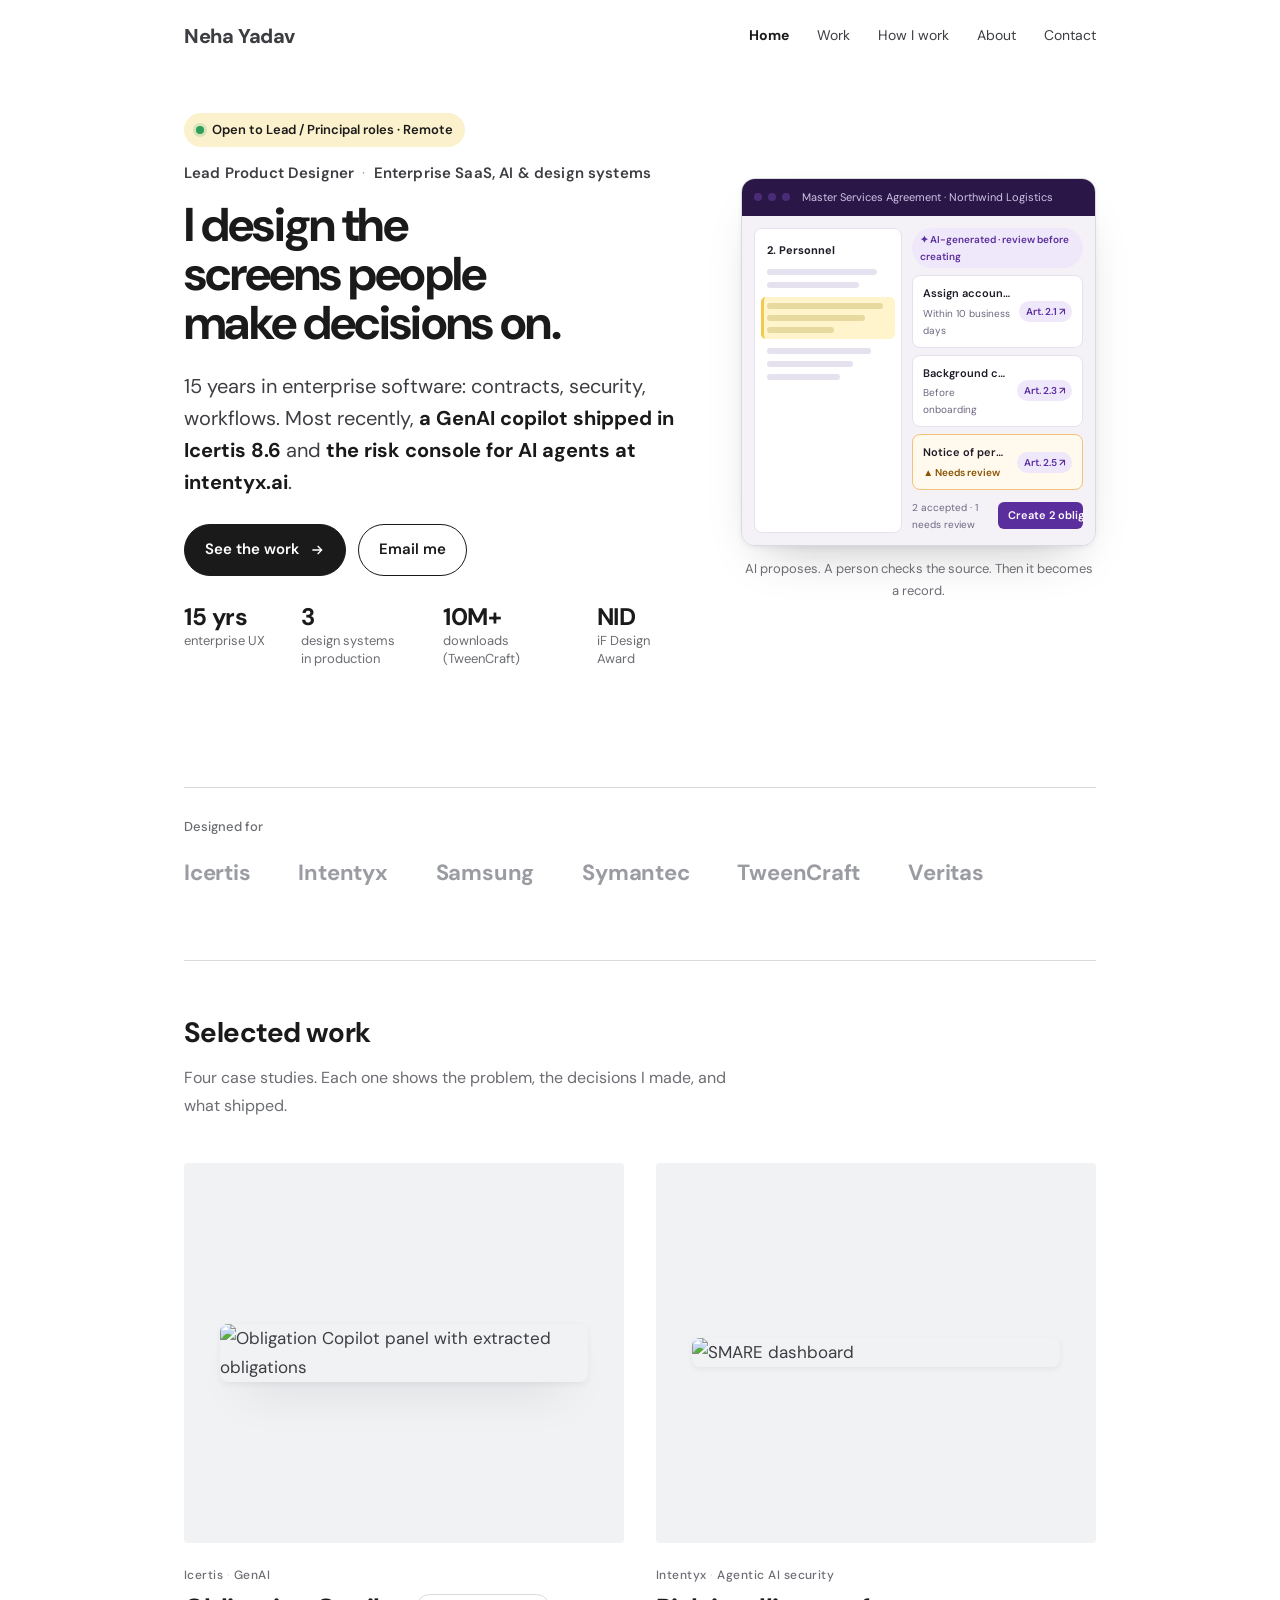
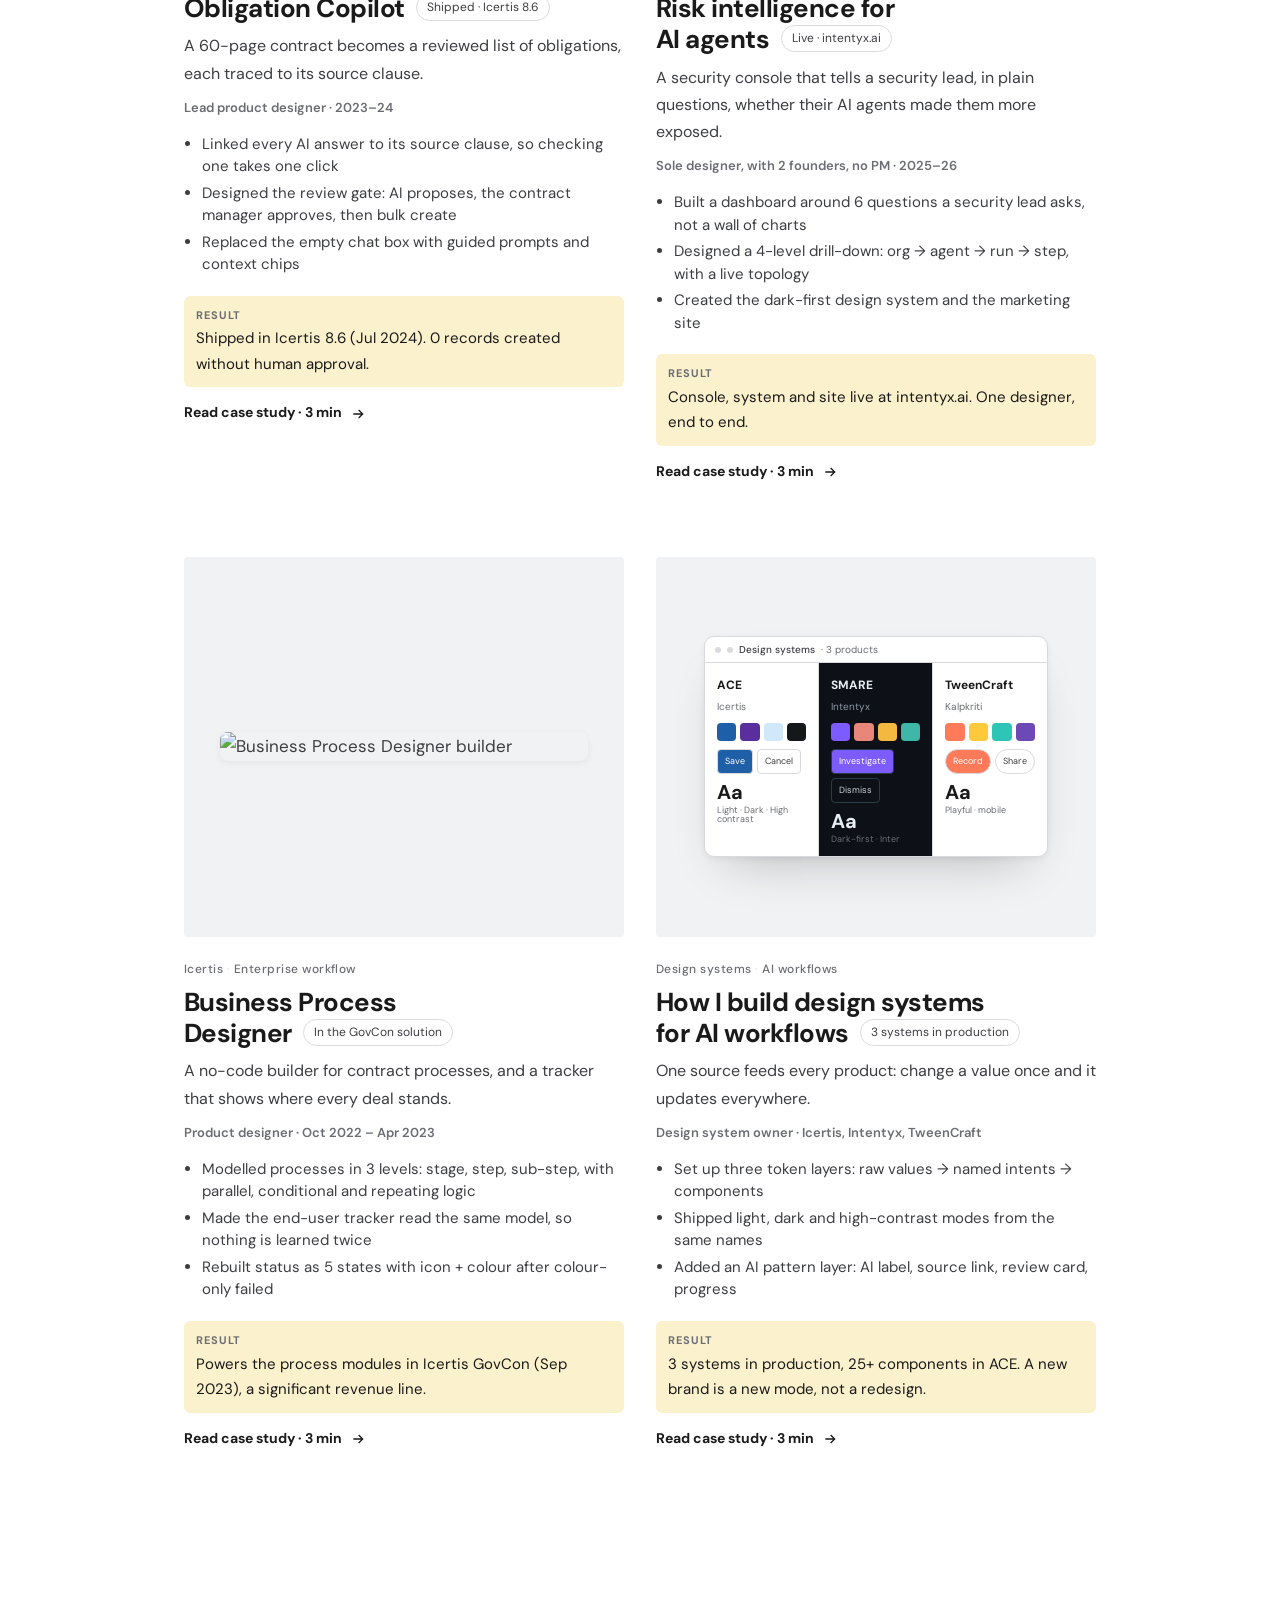
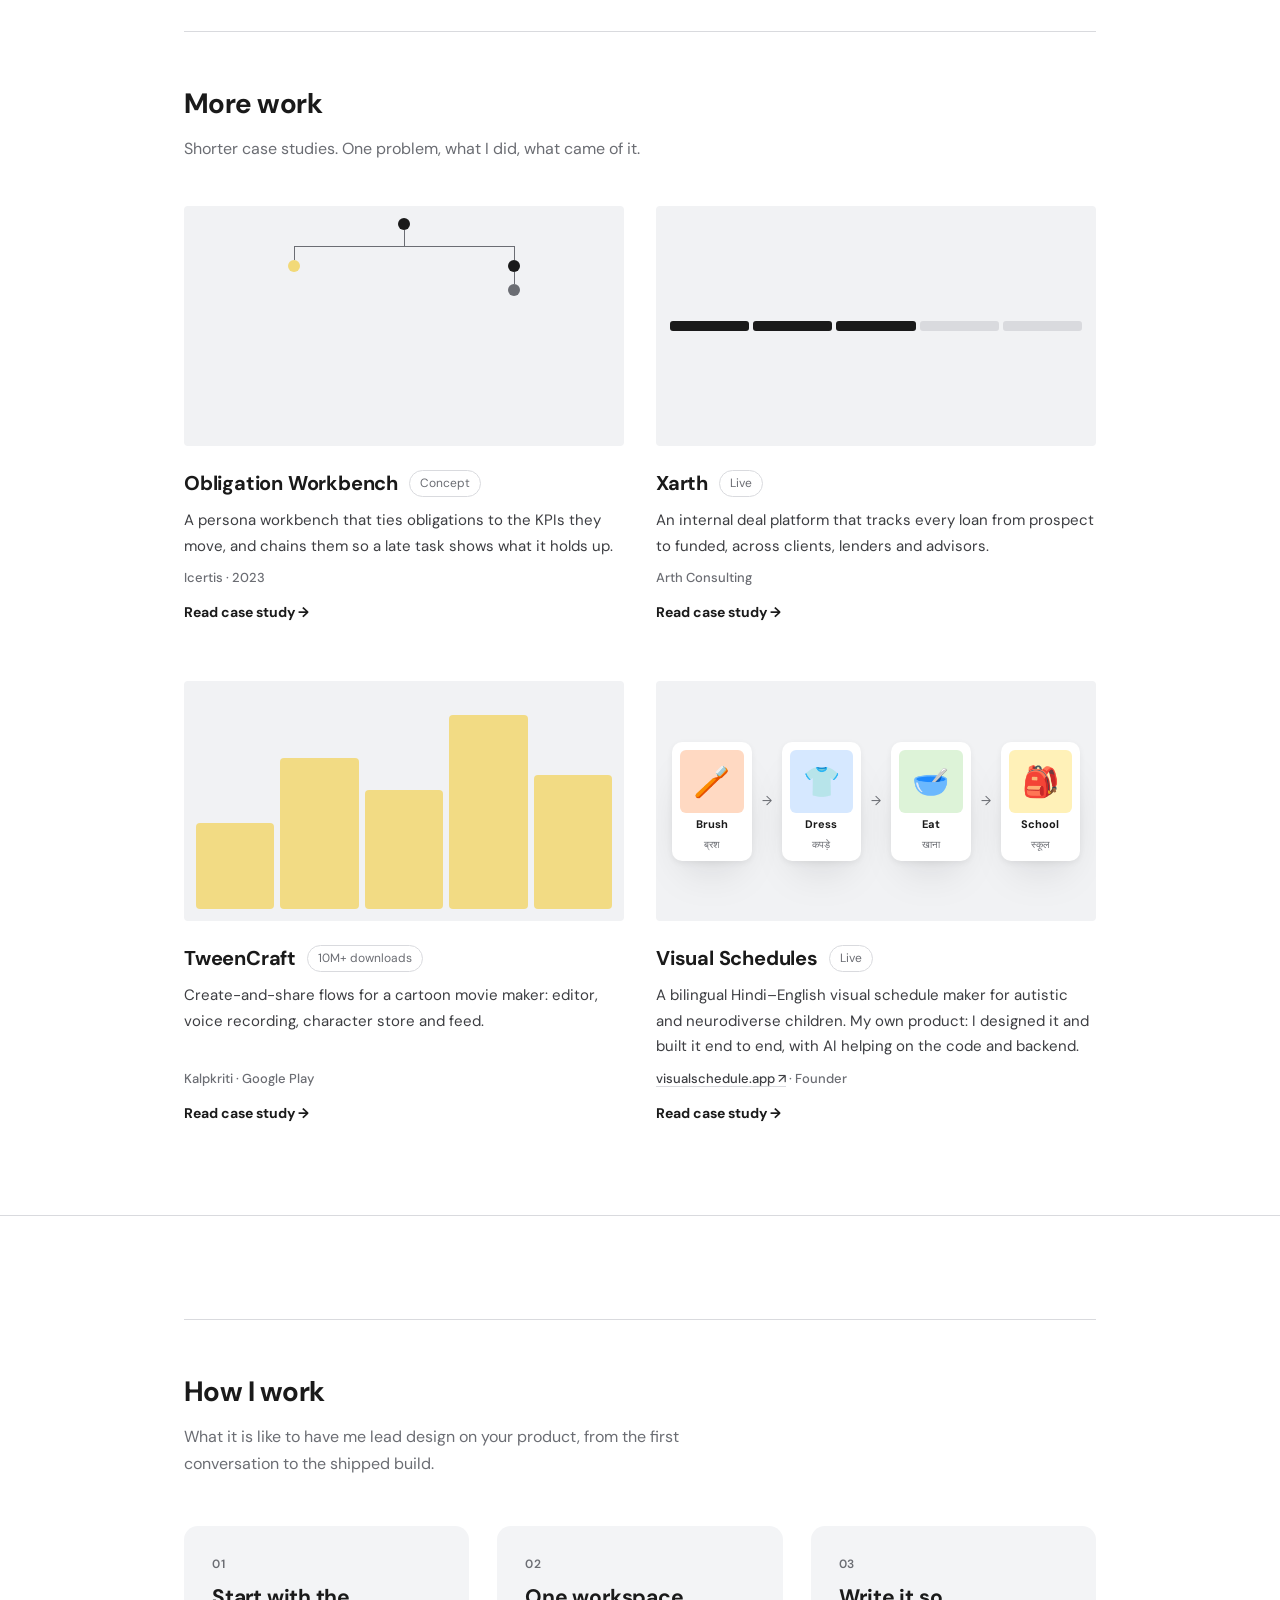
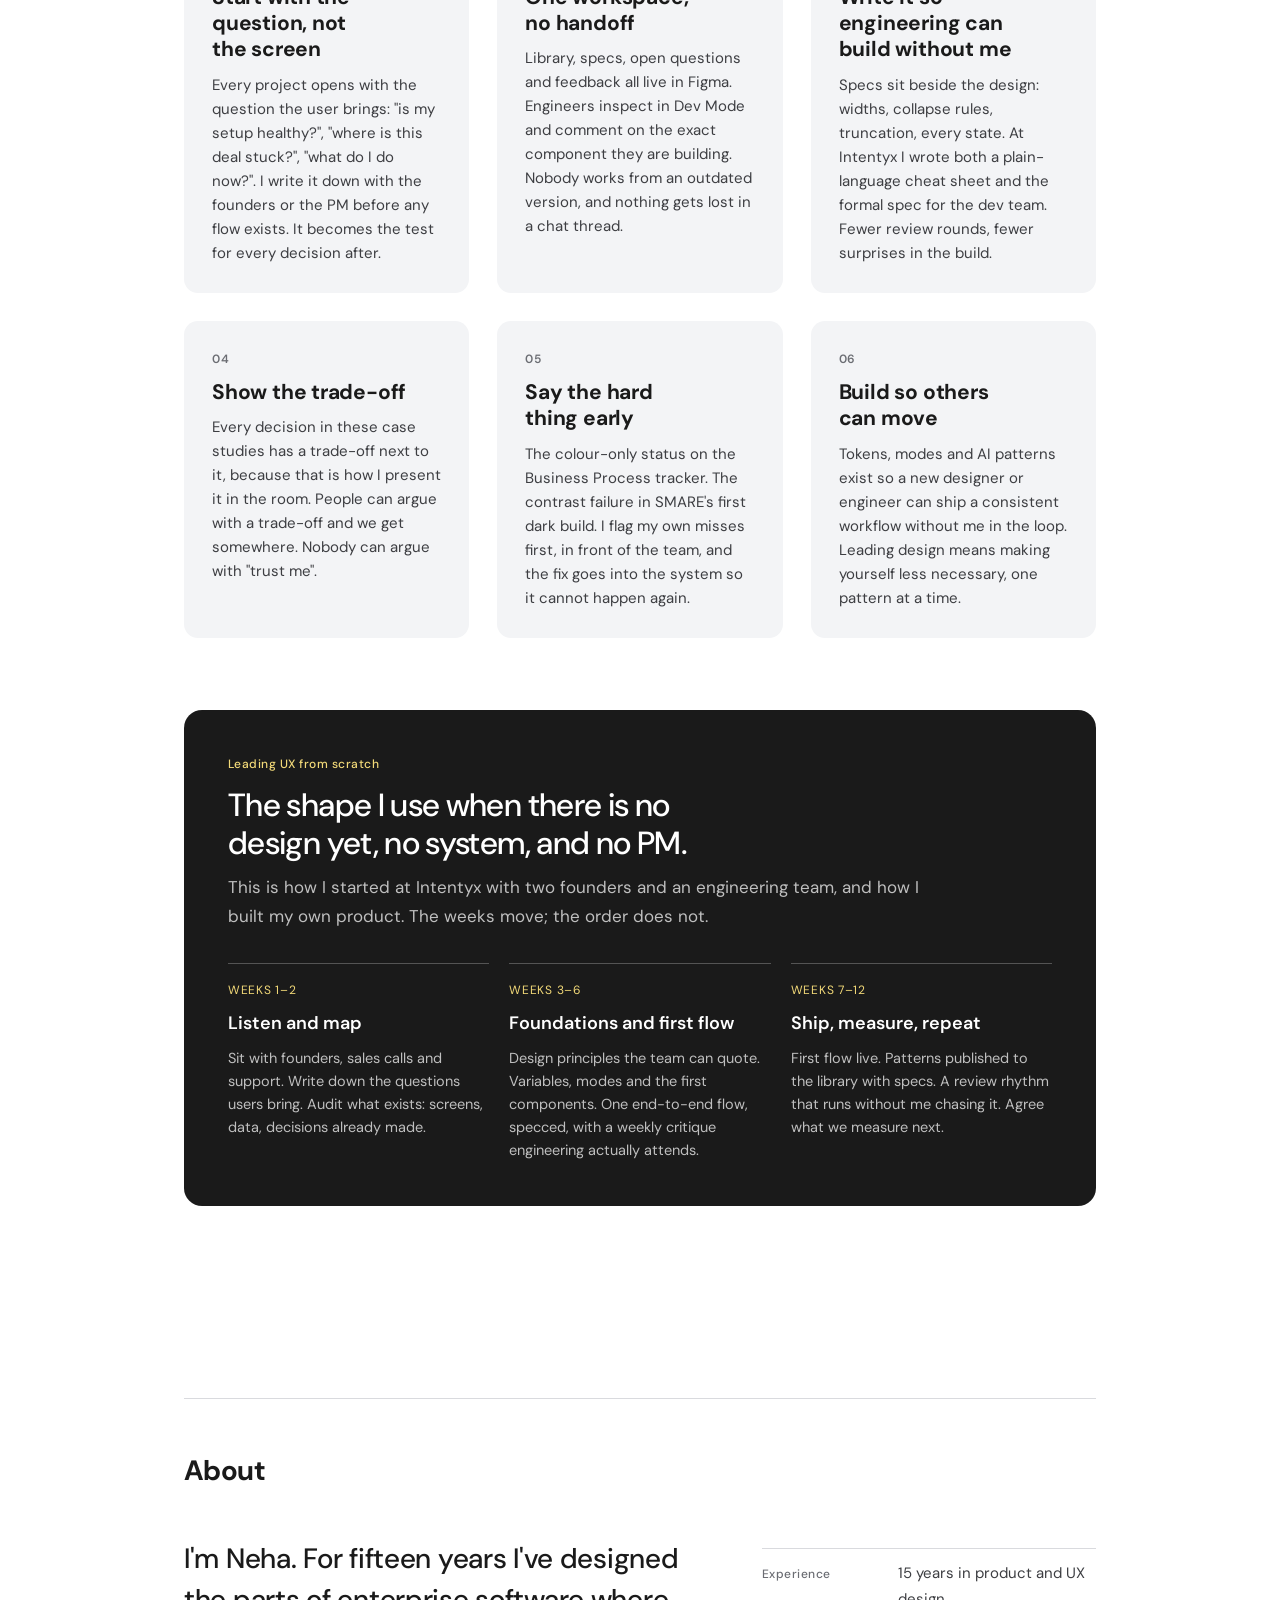
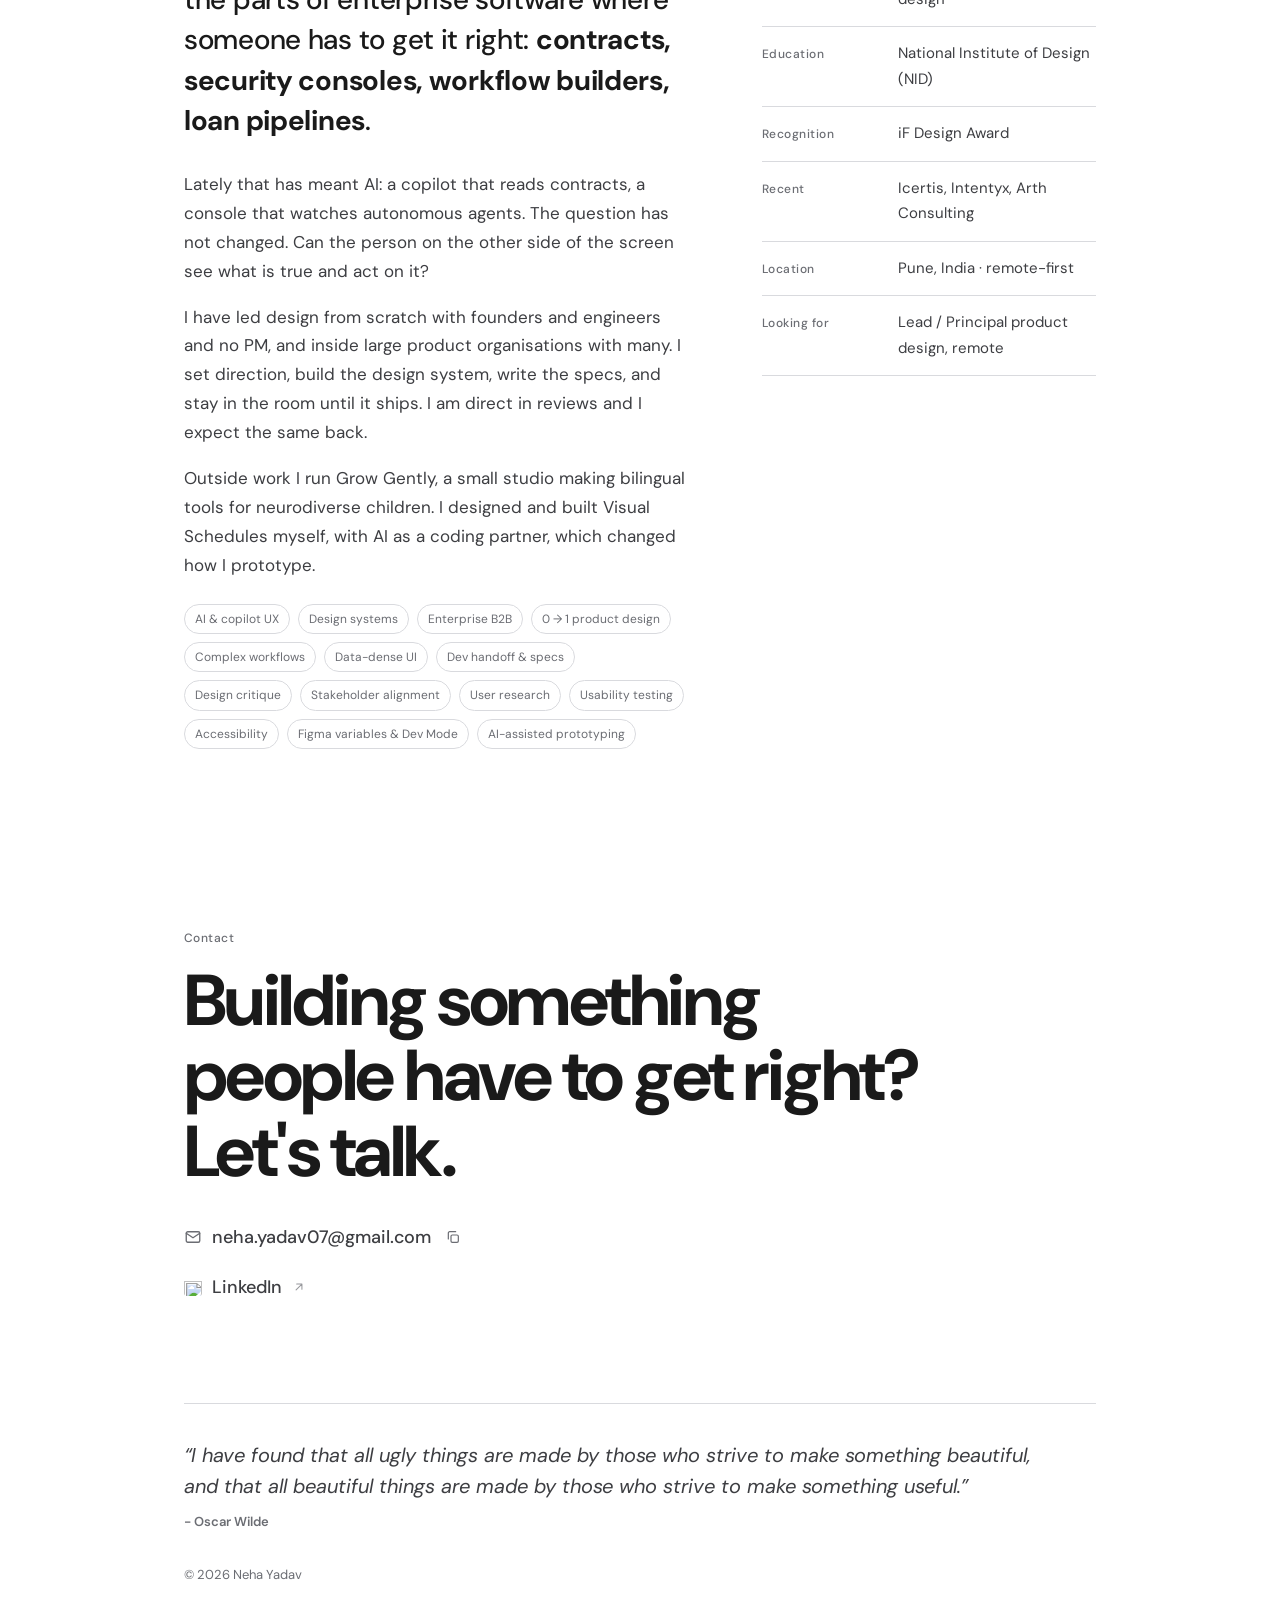
==== commit e3faada3: "Update index.html" ====
--- a/index.html
+++ b/index.html
@@ -1,6 +1,16 @@
-<!doctype html><html><head><meta charset=utf8><meta name=viewport content="width=device-width,initial-scale=1,viewport-fit=cover"><style>:root{color-scheme:light;box-sizing:border-box;padding-top:env(safe-area-inset-top,0px);padding-bottom:env(safe-area-inset-bottom,0px)}html{scroll-padding-top:env(safe-area-inset-top,0px)}body{margin:0;padding:0;font:14px -apple-system,BlinkMacSystemFont,sans-serif;background:#faf9f5;color:#141413}img{max-width:100%}[hidden]:not([hidden=until-found i]){display:none!important}</style></head><body>
-<title>Neha Yadav</title>
-<link rel="stylesheet" href="https://fonts.googleapis.com/css2?family=DM+Sans:ital,opsz,wght@0,9..40,300..800;1,9..40,400&display=swap">
+<!doctype html><html lang="en"><head><meta charset="utf-8"><meta name="viewport" content="width=device-width,initial-scale=1,viewport-fit=cover">
+<title>Neha Yadav · Lead Product Designer · Enterprise SaaS, AI & Design Systems</title>
+<meta name="description" content="Lead / Principal product designer with 15 years in enterprise SaaS. GenAI Obligation Copilot shipped in Icertis 8.6, the risk console for AI agents at intentyx.ai, and 3 design systems in production. Open to remote roles.">
+<link rel="canonical" href="https://nehayadav07.github.io/">
+<meta property="og:type" content="website">
+<meta property="og:url" content="https://nehayadav07.github.io/">
+<meta property="og:title" content="Neha Yadav · Lead Product Designer">
+<meta property="og:description" content="15 years designing enterprise software where the work gets decided: contracts, security, workflows. GenAI copilot shipped at Icertis, AI-agent risk console at Intentyx, 3 design systems in production.">
+<meta property="og:image" content="https://nehayadav07.github.io/images/og-card.png">
+<meta name="twitter:card" content="summary_large_image">
+<link rel="icon" href="images/favicon.svg" type="image/svg+xml">
+<link rel="preconnect" href="https://fonts.googleapis.com"><link rel="preconnect" href="https://fonts.gstatic.com" crossorigin>
+<link rel="stylesheet" href="https://fonts.googleapis.com/css2?family=DM+Sans:ital,opsz,wght@0,9..40,300..800;1,9..40,400&display=swap"><style>:root{color-scheme:light;box-sizing:border-box;padding-top:env(safe-area-inset-top,0px);padding-bottom:env(safe-area-inset-bottom,0px)}html{scroll-padding-top:env(safe-area-inset-top,0px)}body{margin:0;padding:0;font:14px -apple-system,BlinkMacSystemFont,sans-serif;background:#faf9f5;color:#141413}img{max-width:100%}[hidden]:not([hidden=until-found i]){display:none!important}</style>
 <style>
 :root{
   --paper:#FFFFFF; --paper-2:#F3F4F6; --ink:#1A1A1A; --ink-2:#3D3E42; --graphite:#6B6D73; --line:#D9DADE;
@@ -789,7 +799,25 @@
 .hero h1 .w{display:inline-block;animation:rise .9s var(--ease) both}
 .hero h1 .w:nth-child(3){animation-delay:.1s}.hero h1 .w:nth-child(5){animation-delay:.2s}
 .hero h1 .hl::before{animation-delay:1.1s}
-.hero .lead{margin-top:26px}
+.hero .lead{margin-top:22px}
+/* first-screen upgrade */
+.nav .wrap{height:72px}
+.hero{padding-block:clamp(20px,3.2vw,48px) clamp(28px,4vw,44px)}
+.hero .hero-grid h1{font-size:clamp(36px,3.7vw,52px)}
+.hero .lead{font-size:clamp(17px,1.6vw,20px);max-width:34em}
+.logo{font-size:20px!important}
+@media (min-width:861px){.hero .wrap.hero-grid{grid-template-columns:1.25fr .9fr}}
+.proof-row dd{max-width:16ch}
+.open-pill{display:inline-flex;align-items:center;gap:8px;margin:0 0 14px;padding:6px 12px;border-radius:999px;background:var(--marker-soft);color:var(--ink);font-size:13px;font-weight:600}
+.open-pill i{width:8px;height:8px;border-radius:50%;background:#2E9E5B;box-shadow:0 0 0 3px rgba(46,158,91,.18)}
+.role-line{margin-bottom:14px!important;color:var(--ink-2)!important}
+.hero .ctas{margin-top:26px}
+.hero .btn{padding:12px 20px;font-weight:600}
+.proof-row{display:grid;grid-template-columns:repeat(4,auto);justify-content:start;gap:12px clamp(20px,3vw,36px);margin:28px 0 0;padding:0}
+.proof-row div{margin:0}
+.proof-row dt{font-size:clamp(20px,2vw,24px);font-weight:700;color:var(--ink);line-height:1.1;letter-spacing:-.02em}
+.proof-row dd{margin:2px 0 0;font-size:13px;color:var(--graphite);line-height:1.35;max-width:14ch}
+@media (max-width:560px){.proof-row{grid-template-columns:1fr 1fr}.hero .ctas .btn{flex:1 1 auto;justify-content:center}}
 .scene{position:relative;animation:rise 1s var(--ease) .35s both}
 .scene .win{--p:#5B2E9E;--pl:#EFE8FA;background:#fff;border:1px solid var(--line);border-radius:14px;box-shadow:var(--shadow);overflow:hidden;animation:winLoop 9s var(--ease) infinite}
 .scene .wbar{display:flex;align-items:center;gap:6px;padding:9px 12px;background:#2B1747;color:#cfc3e6;font-size:11px}
@@ -967,11 +995,16 @@
 .annleg li{display:flex;gap:10px;align-items:flex-start}.annleg b{flex:none;width:22px;height:22px;border-radius:50%;background:#F2D978;color:#1a1a1a;font-size:12px;display:grid;place-items:center}
 @media (max-width:700px){.annleg{grid-template-columns:1fr}.ann .pin{width:22px;height:22px;font-size:11px;line-height:22px}}
 @media (prefers-reduced-motion:reduce){.ann .pin{animation:none}}
+.case .crole{font-size:13px;font-weight:600;color:var(--graphite);margin:2px 0 0}
+.case .cdid{margin:6px 0 0;padding-left:18px;font-size:15px;color:var(--ink-2);line-height:1.5;max-width:48ch}
+.case .cdid li{margin-bottom:4px}
+.case .cres{margin:8px 0 0;font-size:15px;color:var(--ink);max-width:48ch;padding:10px 12px;background:var(--marker-soft);border-radius:6px}
+.case .cres b{display:block;font-size:11px;letter-spacing:.08em;text-transform:uppercase;color:var(--graphite);margin-bottom:2px}
 </style>
-
+</head><body>
 <script>document.documentElement.classList.add("js")</script>
 <nav class="nav"><div class="wrap">
-  <a class="logo" href="#top" aria-label="Neha Yadav, home"><i></i>N.</a>
+  <a class="logo" href="#top" aria-label="Neha Yadav, home"><i></i>Neha Yadav</a>
   <button class="menu-btn" type="button" aria-label="Open menu" aria-expanded="false" aria-controls="navlinks"><span></span><span></span><span></span></button>
   <ul id="navlinks"><li><a href="#top">Home</a></li><li><a href="#work">Work</a></li><li><a href="#how">How I work</a></li><li><a href="#about">About</a></li><li><a href="#contact">Contact</a></li></ul>
   <div class="avail"><i></i>Open to remote roles</div>
@@ -980,9 +1013,21 @@
 <div id="home">
 <header class="hero" id="top"><div class="wrap hero-grid">
   <div class="hero-txt">
-  <p class="role-line">Lead / Principal Product Designer <b>·</b> Enterprise SaaS, AI workflows and design systems <b>·</b> Remote</p>
+  <p class="open-pill"><i></i>Open to Lead / Principal roles · Remote</p>
+  <p class="role-line">Lead Product Designer <b>·</b> Enterprise SaaS, AI &amp; design systems</p>
   <h1><span class="w">I design the</span><br> <span class="w">screens people</span><br> <span class="w hl">make decisions on.</span></h1>
-  <p class="lead">Fifteen years in enterprise software, on the screens where the work actually gets decided: contracts, security, workflows. Most recently a GenAI copilot shipped inside Icertis and a risk console for autonomous AI agents. <b>I set the direction, build the system, and stay in the room with engineering until it ships.</b></p>
+  <p class="lead">15 years in enterprise software: contracts, security, workflows. Most recently, <b>a GenAI copilot shipped in Icertis 8.6</b> and <b>the risk console for AI agents at intentyx.ai</b>.</p>
+  <div class="ctas">
+    <a class="btn" href="#work">See the work <svg viewBox="0 0 24 24" fill="none" stroke="currentColor" stroke-width="2" aria-hidden="true"><path d="M5 12h14M13 6l6 6-6 6"/></svg></a>
+    <a class="btn ghost" id="cv-btn" href="Neha-Yadav-Resume.pdf" target="_blank" rel="noopener">Résumé (PDF)</a>
+    <a class="btn ghost" href="mailto:neha.yadav07@gmail.com">Email me</a>
+  </div>
+  <dl class="proof-row">
+    <div><dt>15 yrs</dt><dd>enterprise UX</dd></div>
+    <div><dt>3</dt><dd>design systems in production</dd></div>
+    <div><dt>10M+</dt><dd>downloads (TweenCraft)</dd></div>
+    <div><dt>NID</dt><dd>iF Design Award</dd></div>
+  </dl>
   </div>
   <div class="scene" aria-hidden="true">
     <div class="win">
@@ -1019,42 +1064,54 @@
       <div class="txt">
         <div class="eyebrow">Icertis <b>·</b> GenAI</div>
         <h3>Obligation Copilot <span class="tag ship">Shipped · Icertis 8.6</span></h3>
-        <p>A 60-page contract becomes a reviewed list of obligations, with every answer traced back to the clause it came from. AI proposes, the contract manager approves.</p>
+        <p>A 60-page contract becomes a reviewed list of obligations, each traced to its source clause.</p>
+        <p class="crole">Lead product designer · 2023–24</p>
+        <ul class="cdid"><li>Linked every AI answer to its source clause, so checking one takes one click</li><li>Designed the review gate: AI proposes, the contract manager approves, then bulk create</li><li>Replaced the empty chat box with guided prompts and context chips</li></ul>
+        <p class="cres"><b>Result</b> Shipped in Icertis 8.6 (Jul 2024). 0 records created without human approval.</p>
         
-        <div class="more"><span class="ul">Read case study</span> <svg viewBox="0 0 24 24" fill="none" stroke="currentColor" stroke-width="2"><path d="M5 12h14M13 6l6 6-6 6"/></svg></div>
+        <div class="more"><span class="ul">Read case study · 3 min</span> <svg viewBox="0 0 24 24" fill="none" stroke="currentColor" stroke-width="2"><path d="M5 12h14M13 6l6 6-6 6"/></svg></div>
       </div>
-      <div class="prev has-shot"><img class="cardshot" src="[data-uri]" alt="Obligation Copilot panel with extracted obligations" loading="lazy"></div>
+      <div class="prev has-shot"><img class="cardshot" src="images/m-8ee6f399e3.webp" alt="Obligation Copilot panel with extracted obligations" loading="lazy"></div>
     </a>
 
     <a class="case rv" href="#smare" style="--tint:var(--t-peach)">
       <div class="txt">
         <div class="eyebrow">Intentyx <b>·</b> Agentic AI security</div>
         <h3>Risk intelligence for AI agents <span class="tag ship">Live · intentyx.ai</span></h3>
-        <p>A security console that answers in questions, not charts: is my organization more exposed, where is the risk, what changed, what should I do now. Plus the dark-first design system behind it.</p>
+        <p>A security console that tells a security lead, in plain questions, whether their AI agents made them more exposed.</p>
+        <p class="crole">Sole designer, with 2 founders, no PM · 2025–26</p>
+        <ul class="cdid"><li>Built a dashboard around 6 questions a security lead asks, not a wall of charts</li><li>Designed a 4-level drill-down: org → agent → run → step, with a live topology</li><li>Created the dark-first design system and the marketing site</li></ul>
+        <p class="cres"><b>Result</b> Console, system and site live at intentyx.ai. One designer, end to end.</p>
         
-        <div class="more"><span class="ul">Read case study</span> <svg viewBox="0 0 24 24" fill="none" stroke="currentColor" stroke-width="2"><path d="M5 12h14M13 6l6 6-6 6"/></svg></div>
+        <div class="more"><span class="ul">Read case study · 3 min</span> <svg viewBox="0 0 24 24" fill="none" stroke="currentColor" stroke-width="2"><path d="M5 12h14M13 6l6 6-6 6"/></svg></div>
       </div>
-      <div class="prev has-shot"><img class="cardshot" src="[data-uri]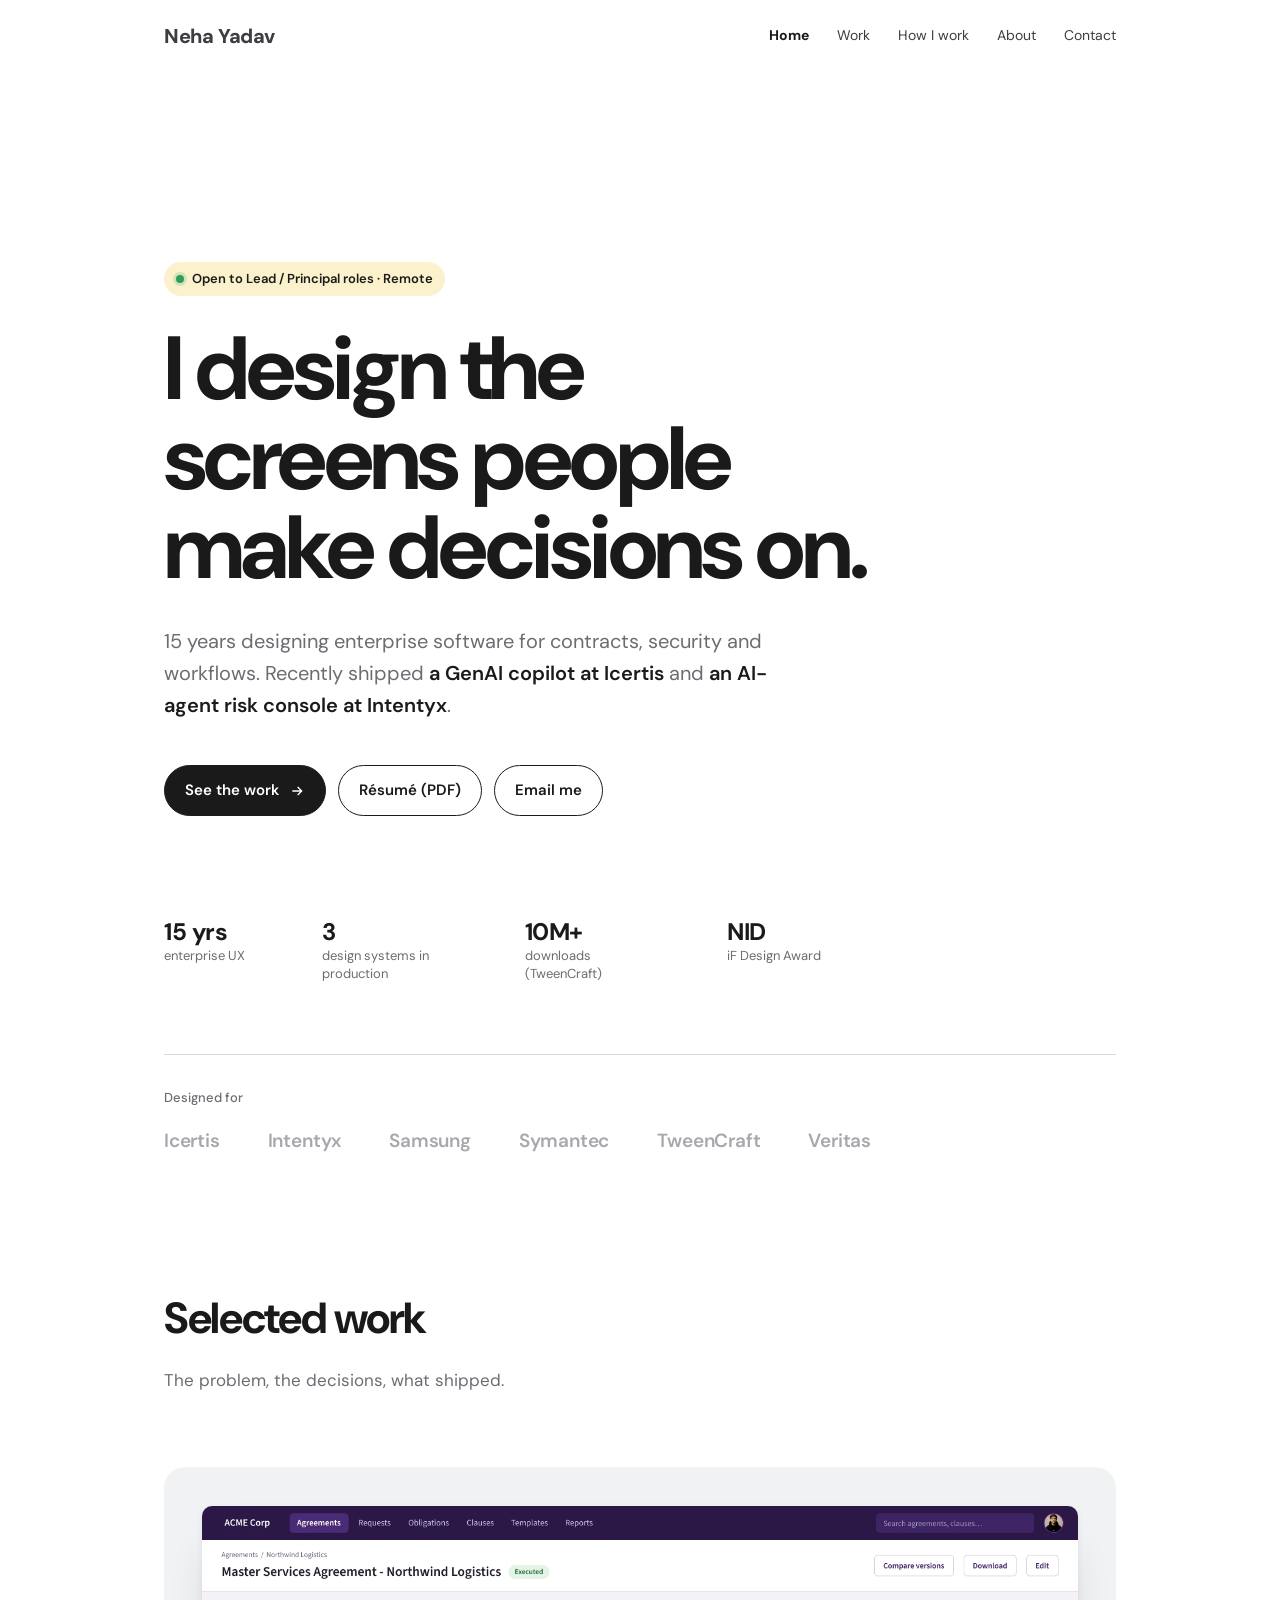
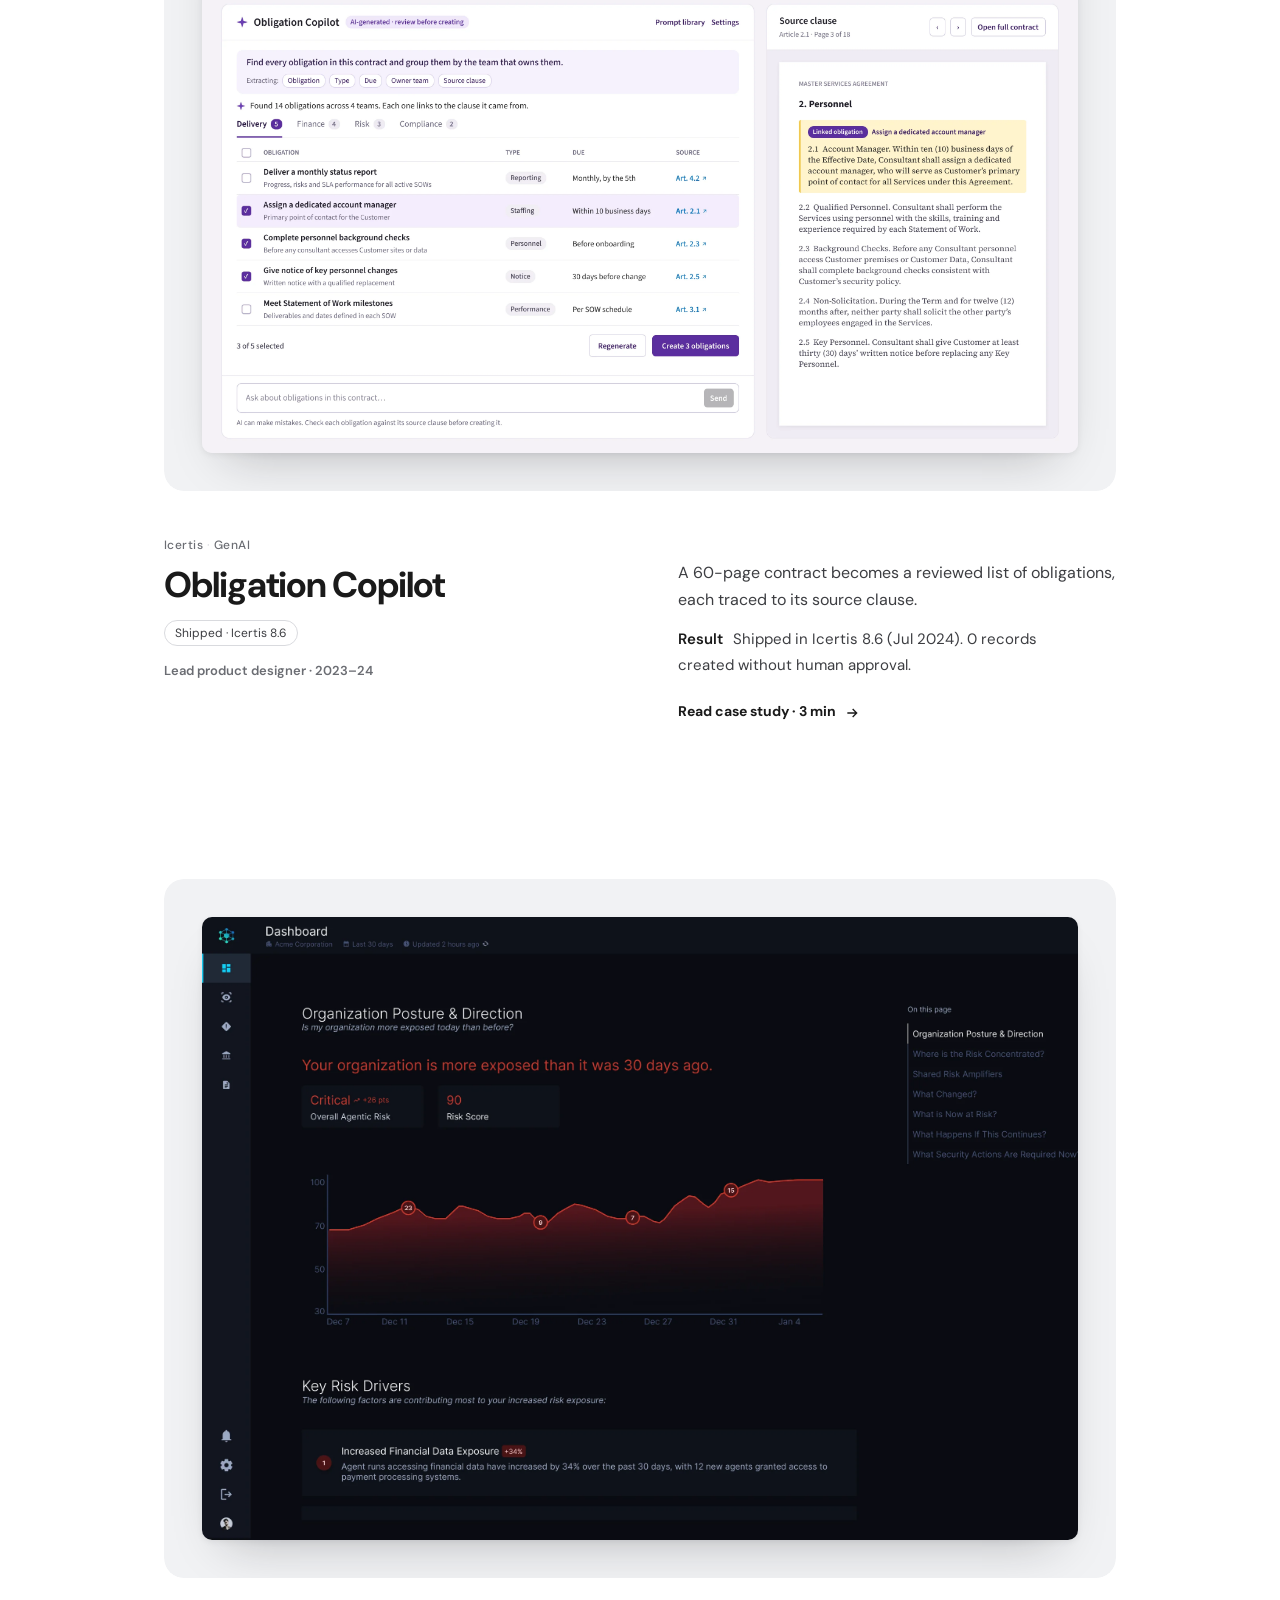
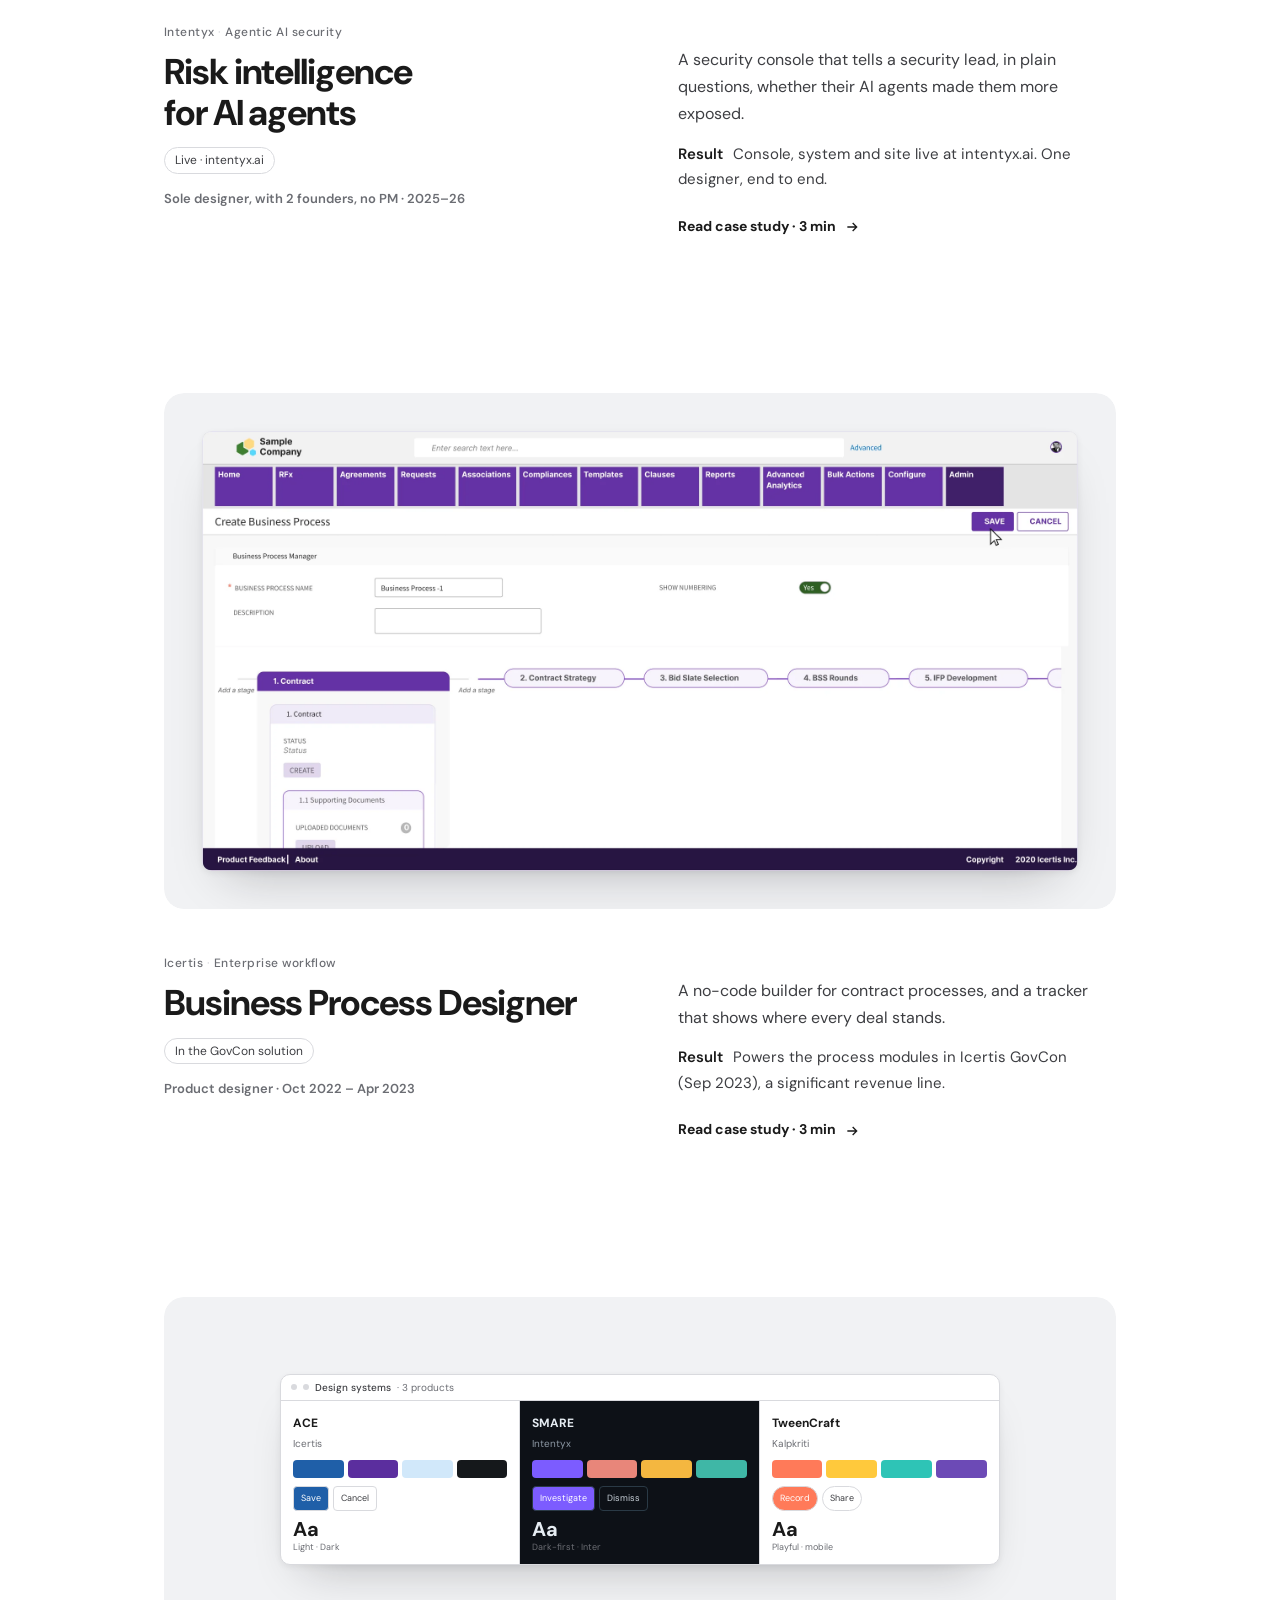
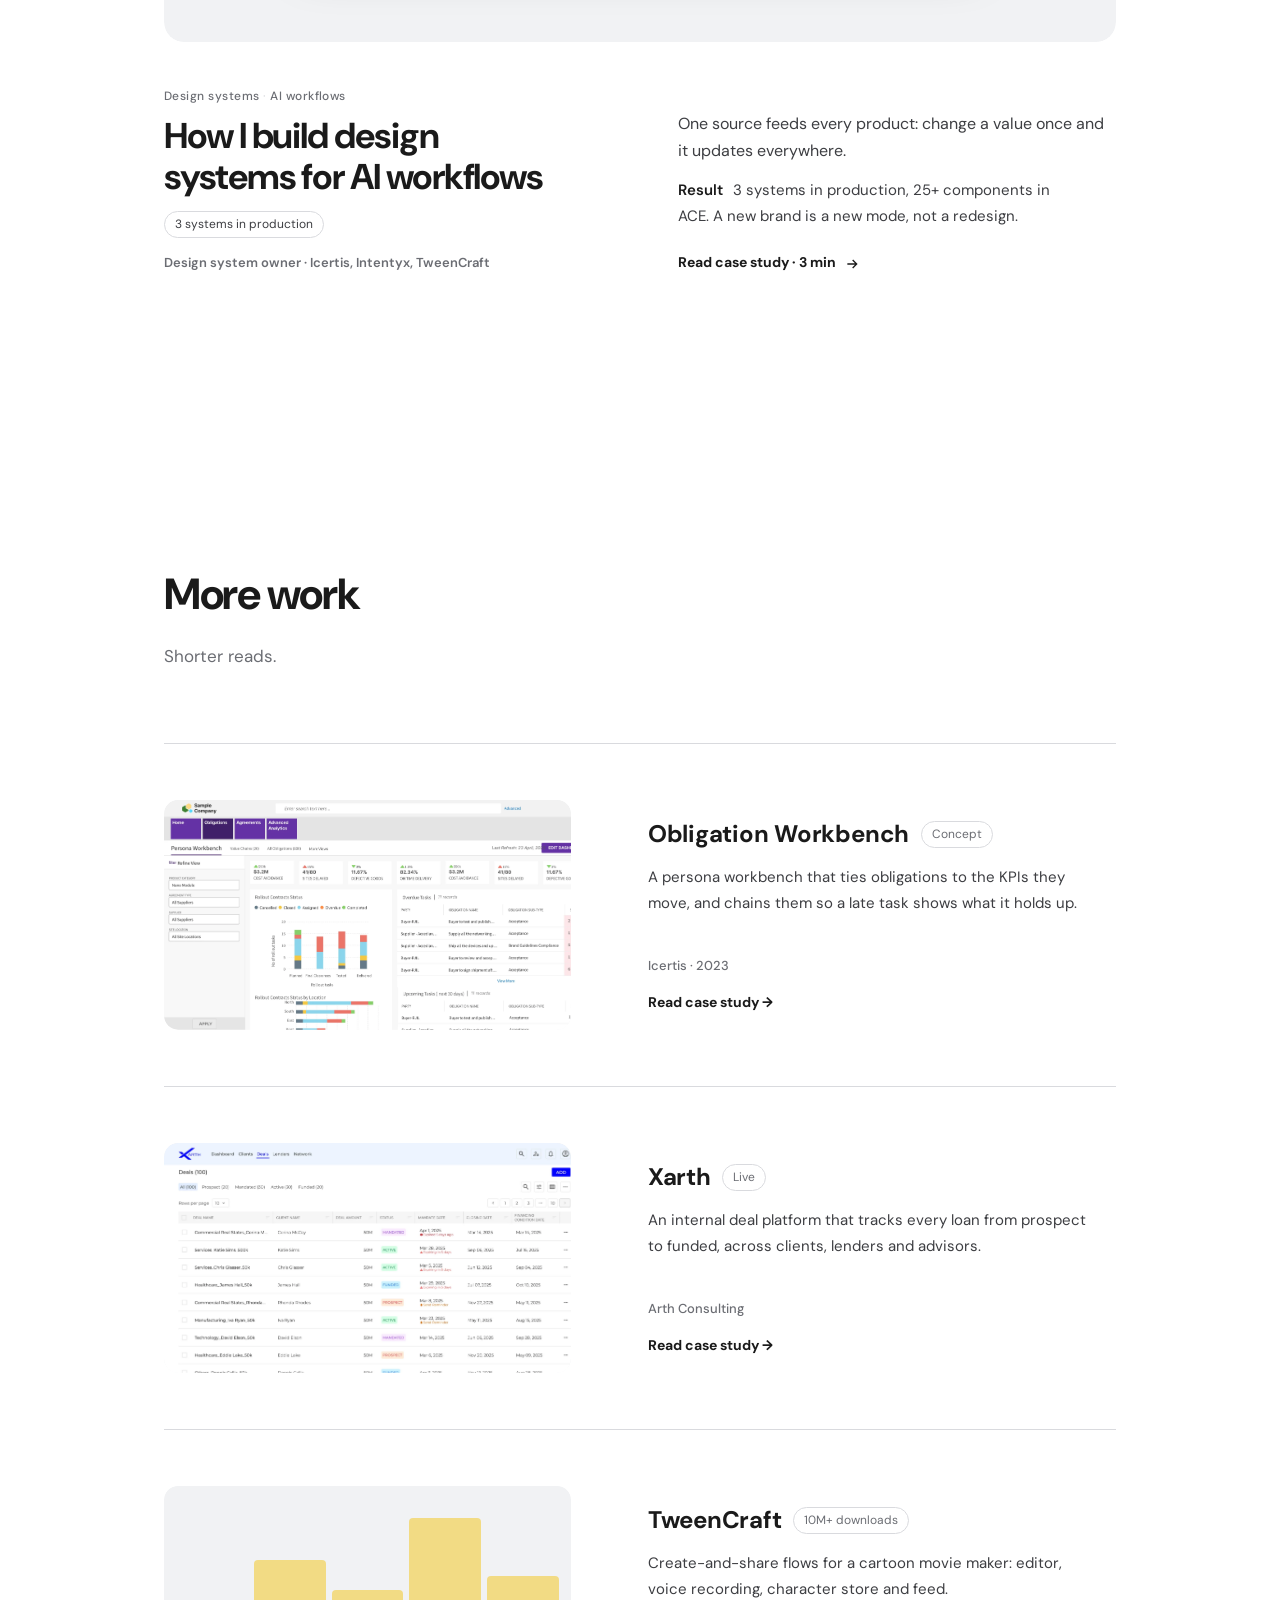
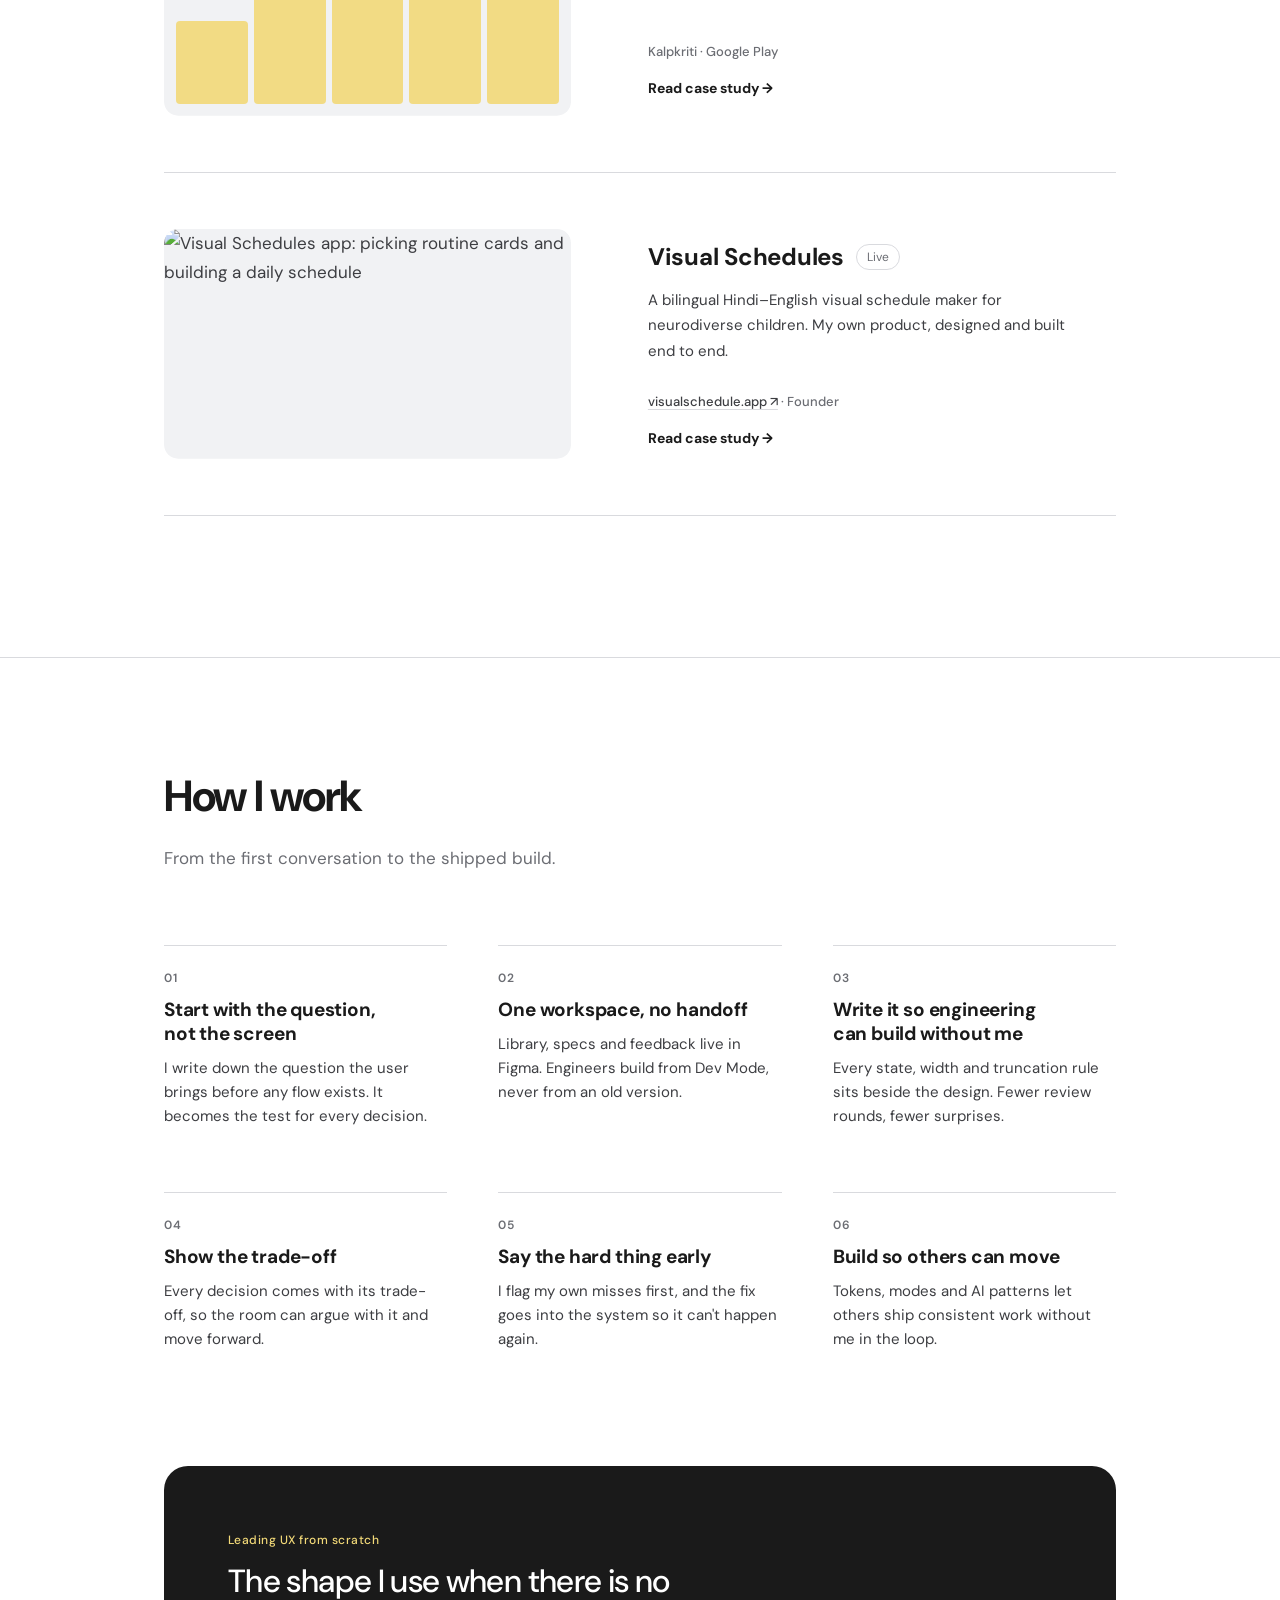
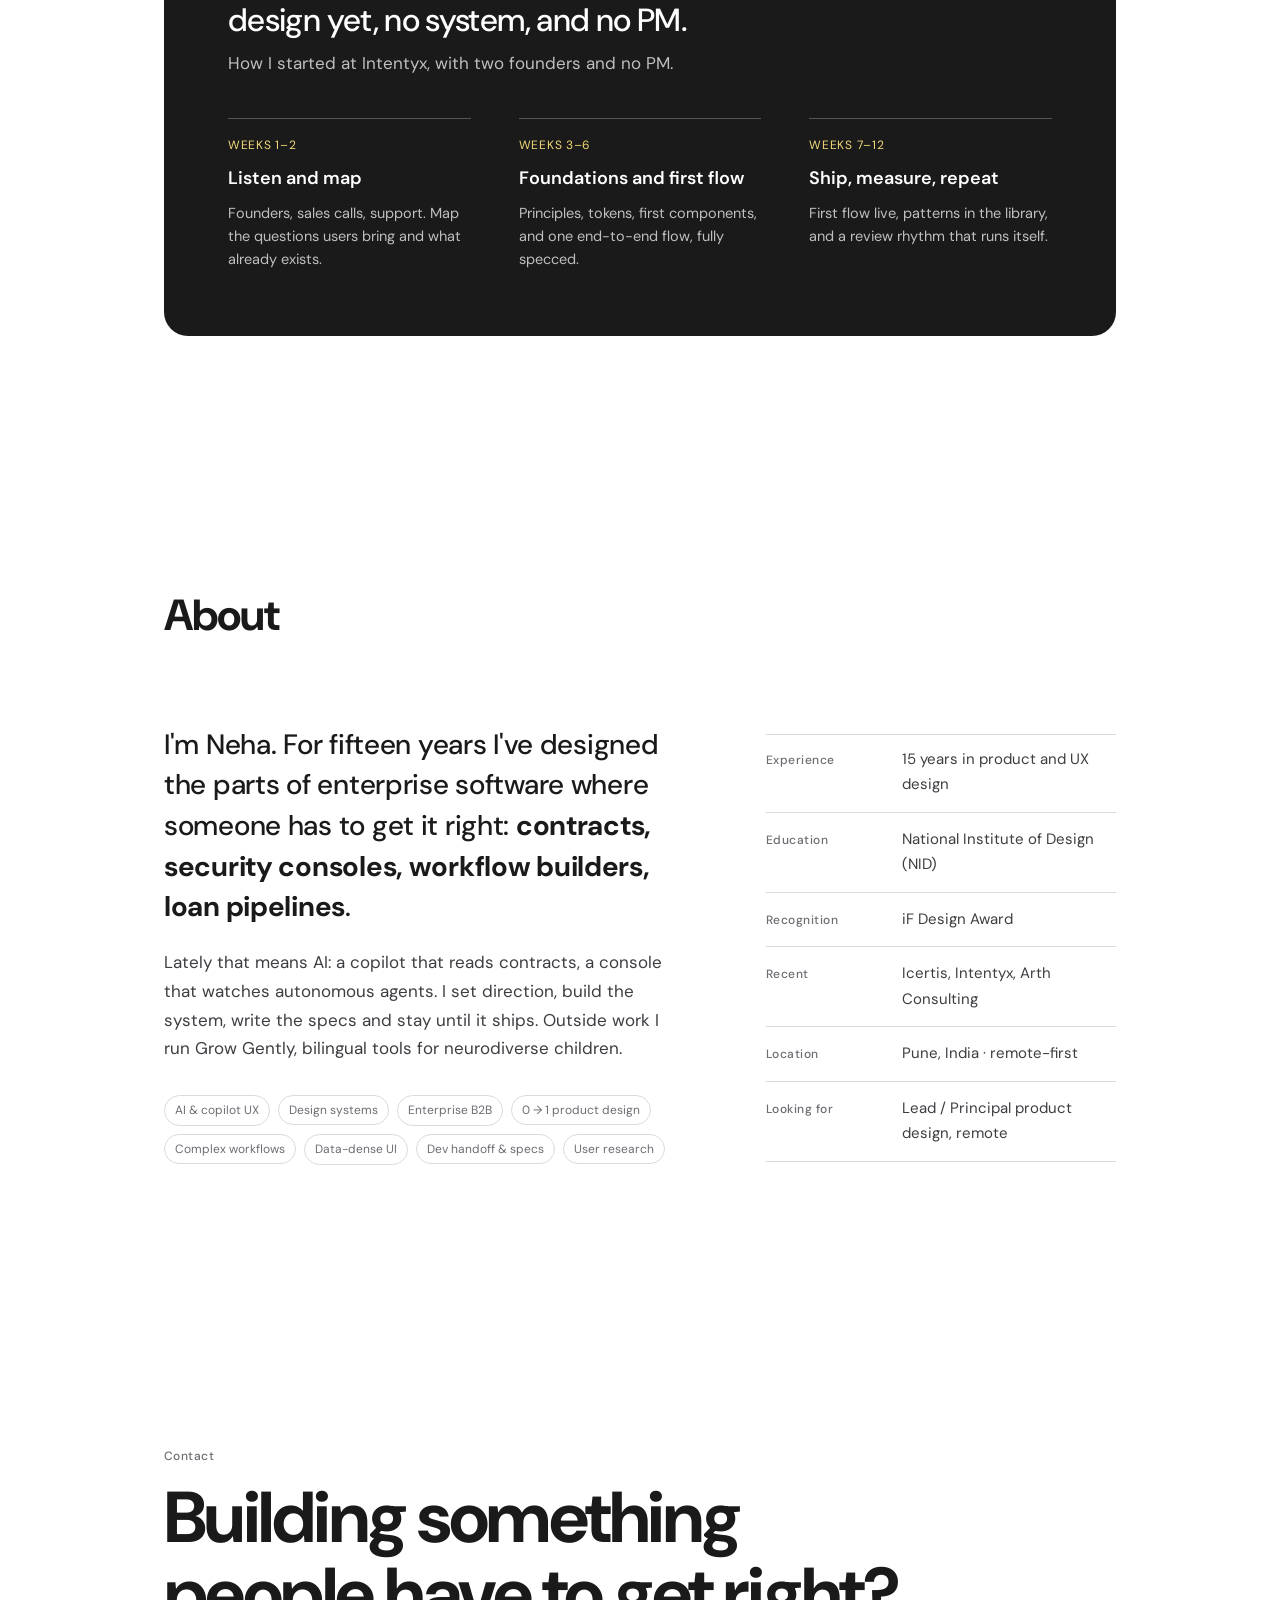
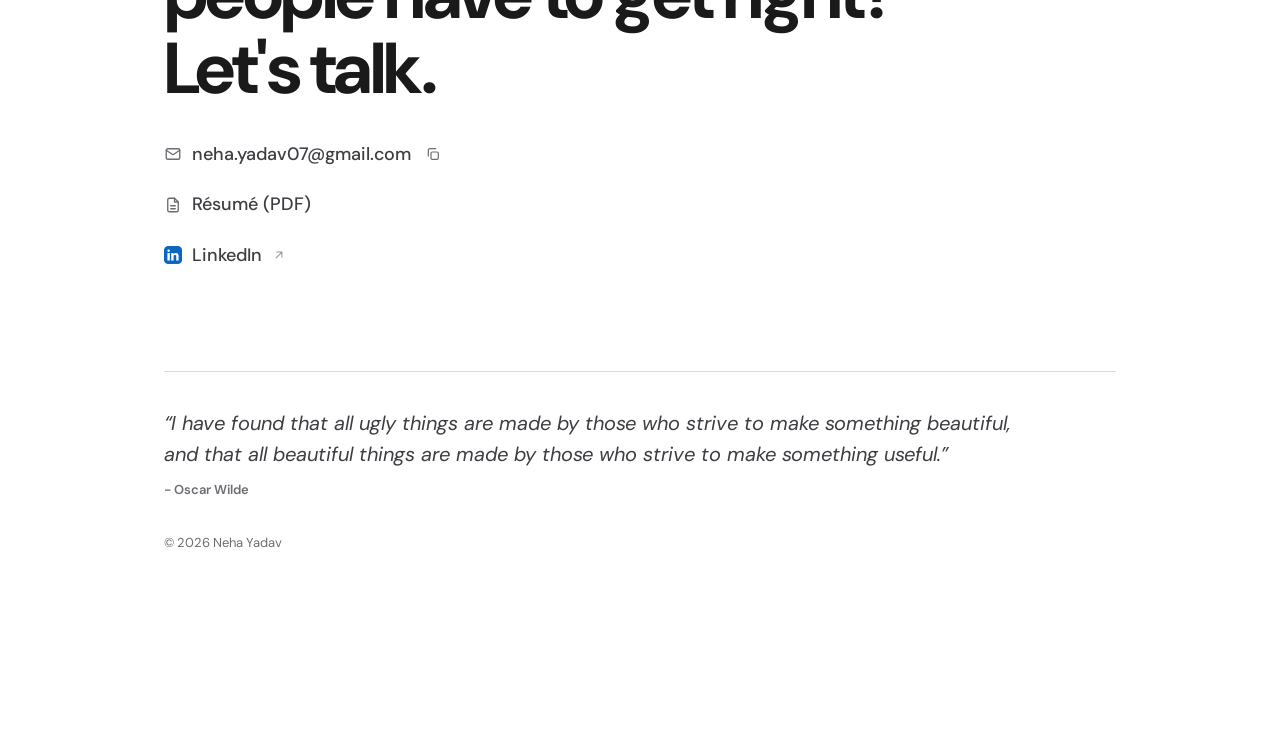
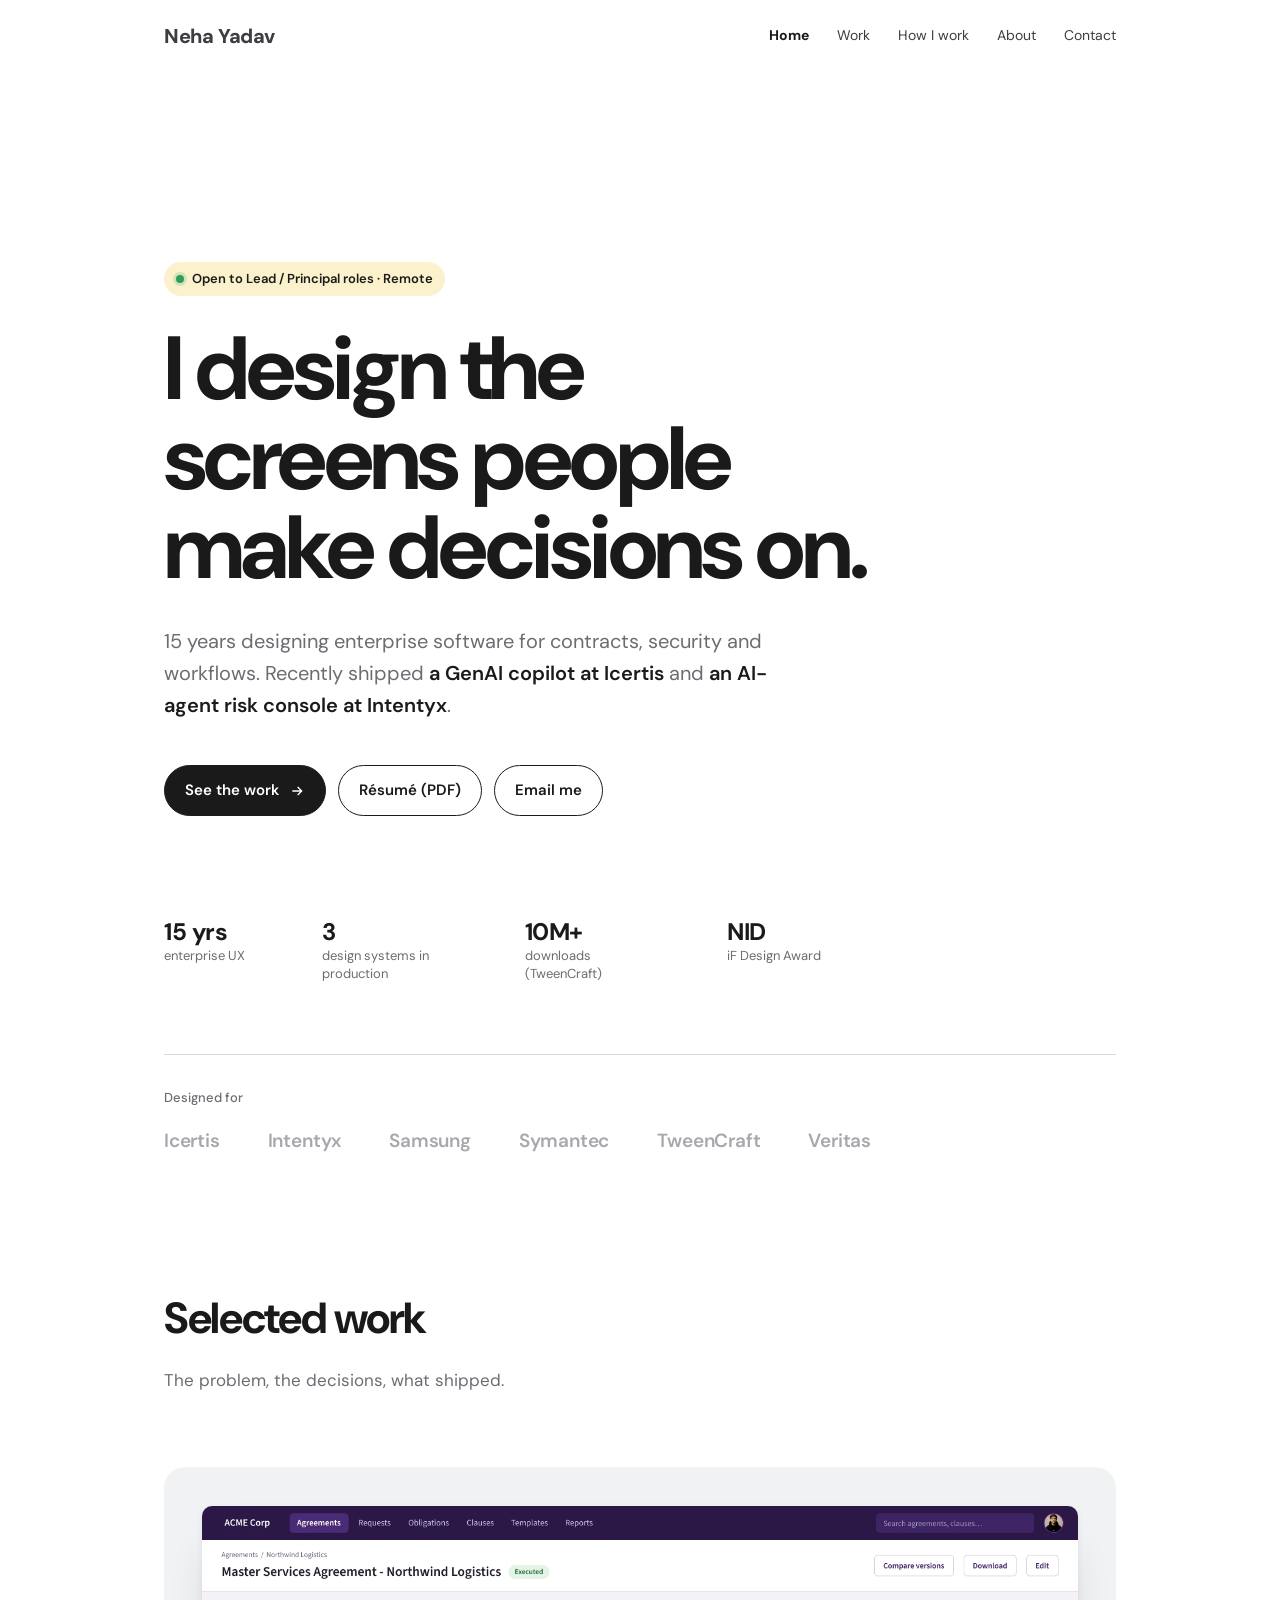
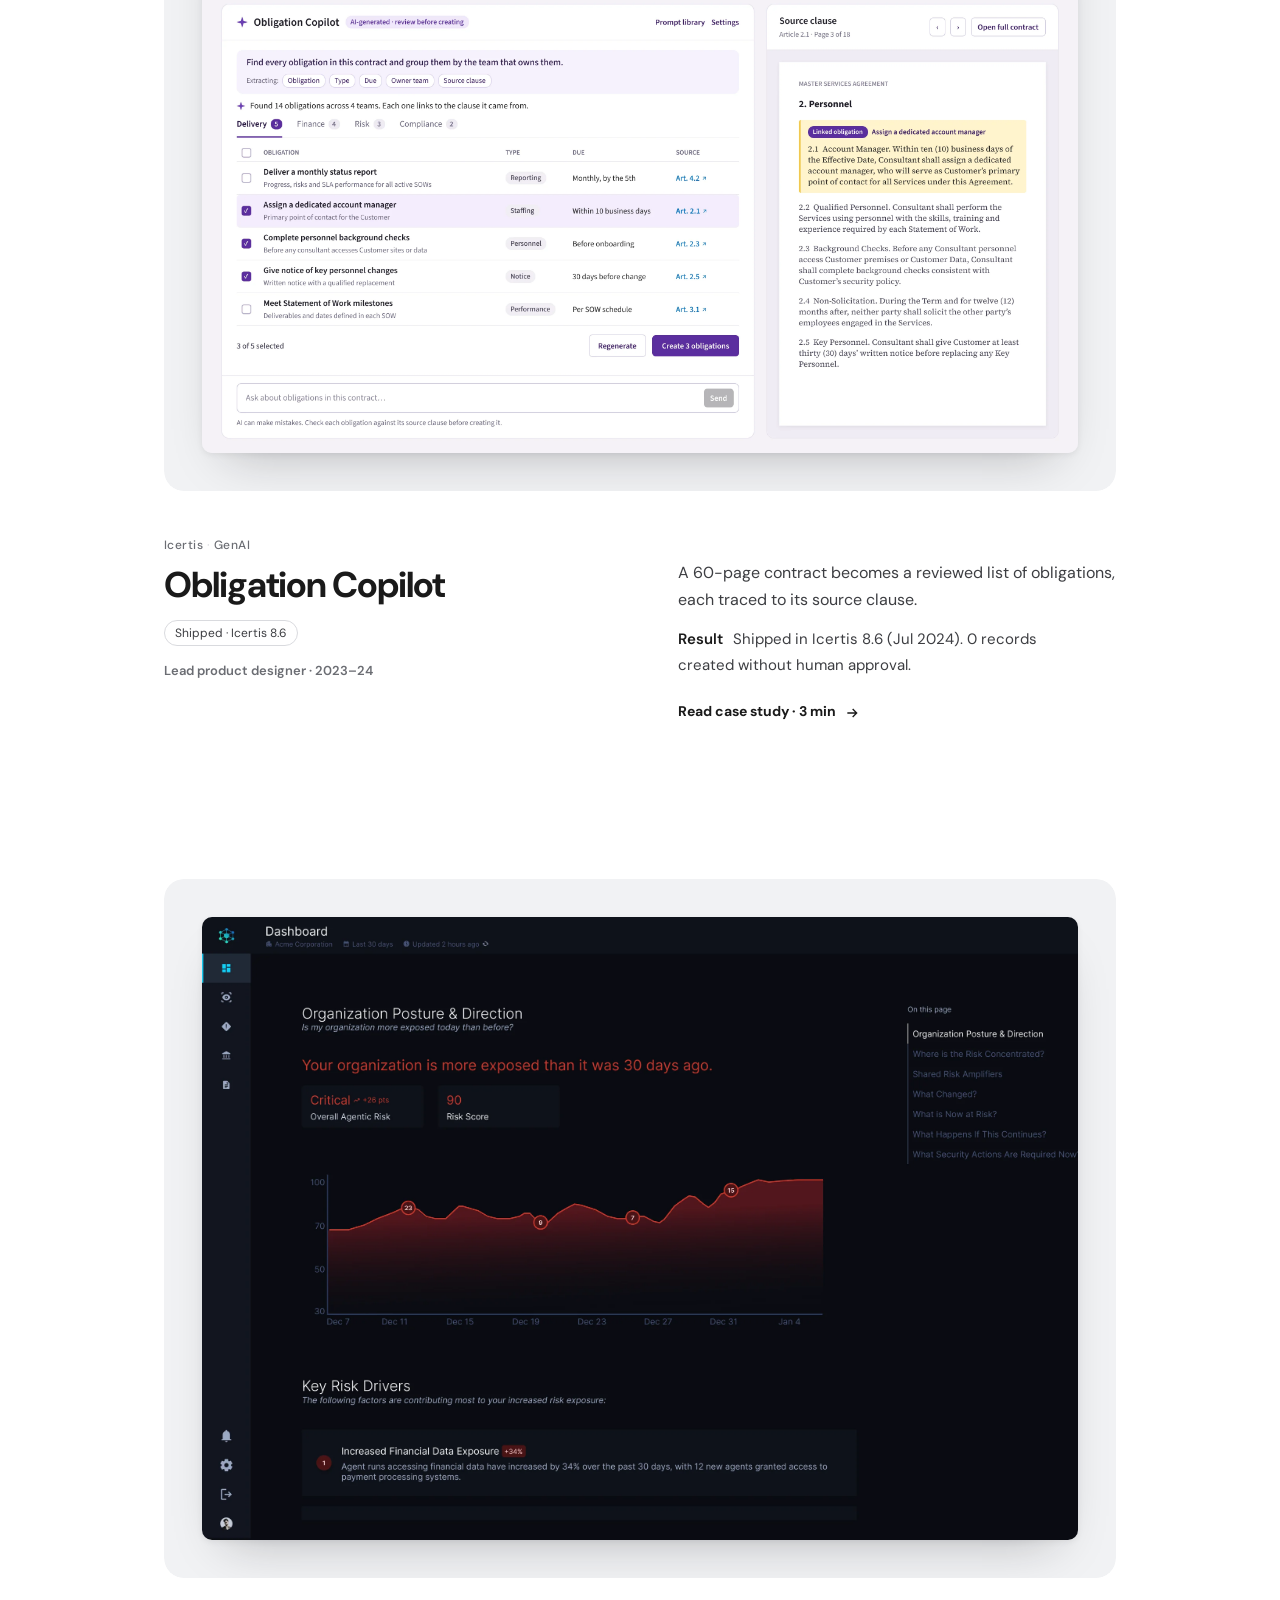
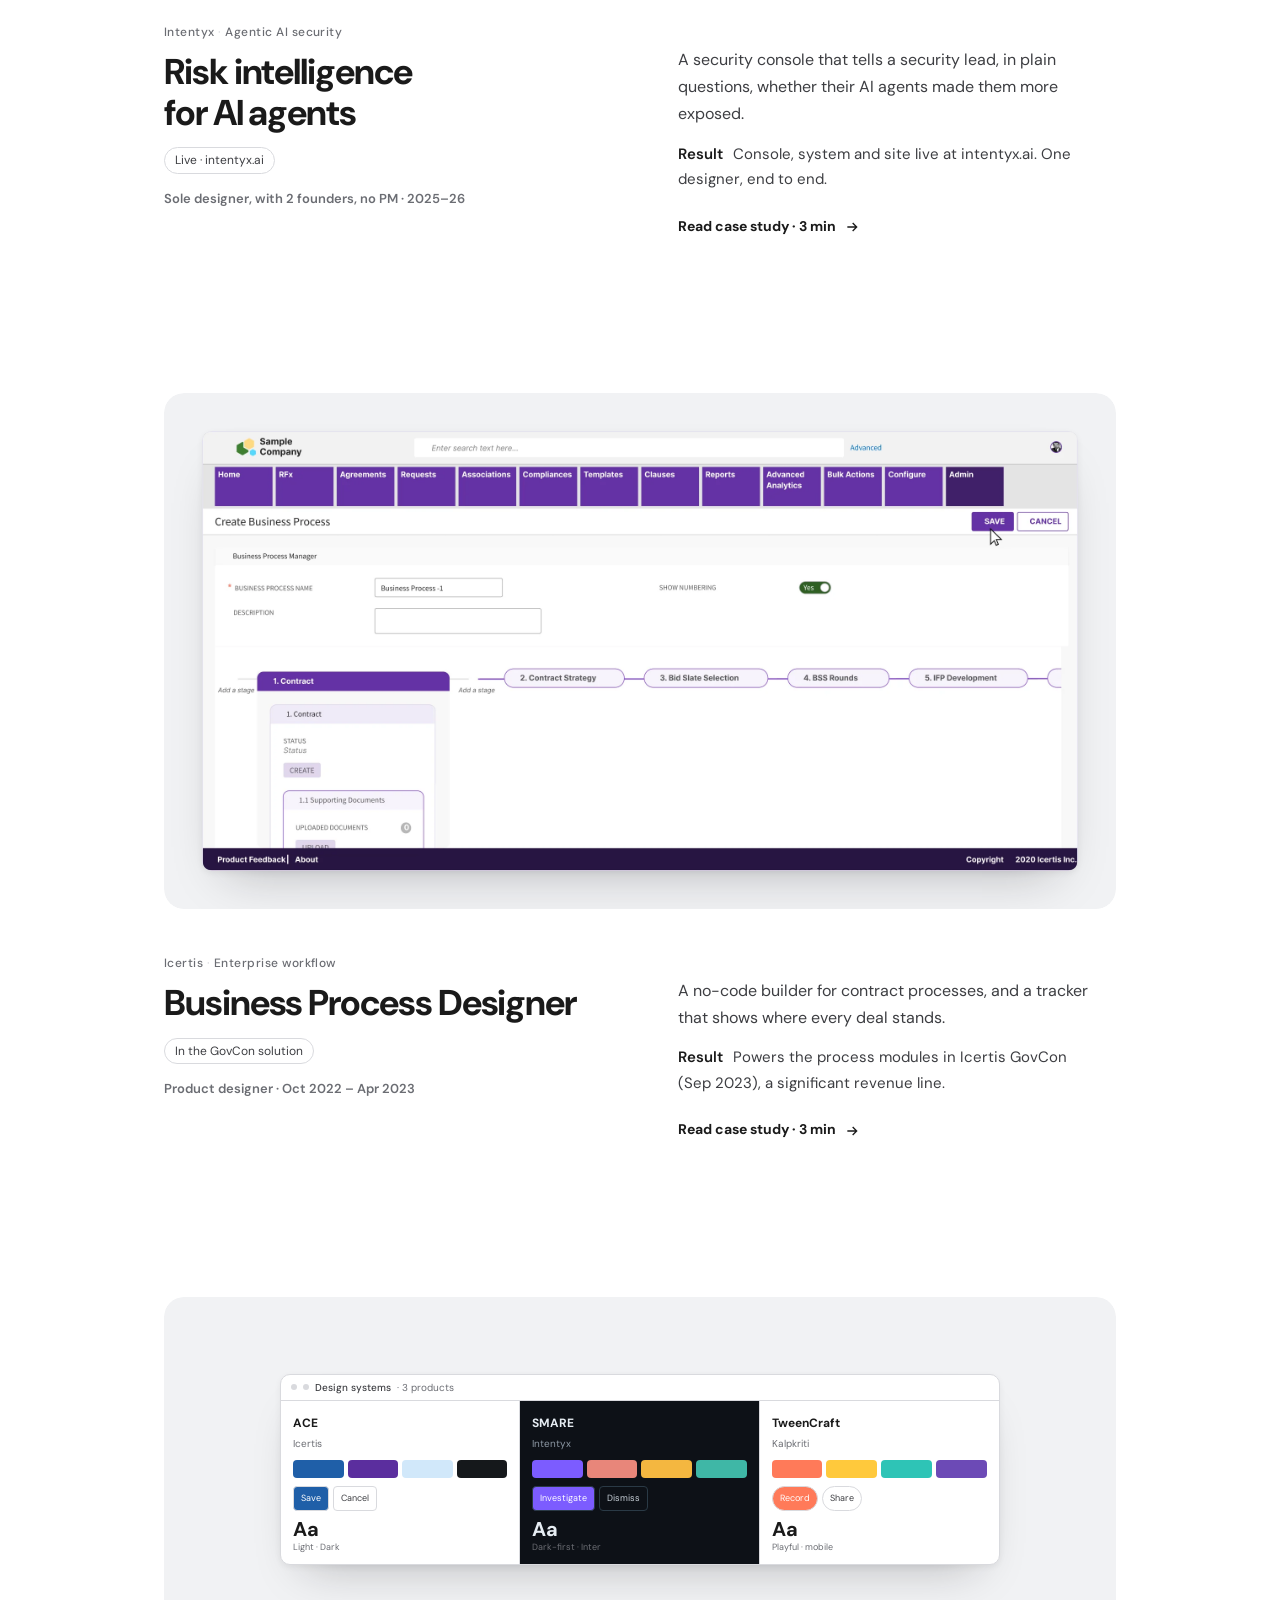
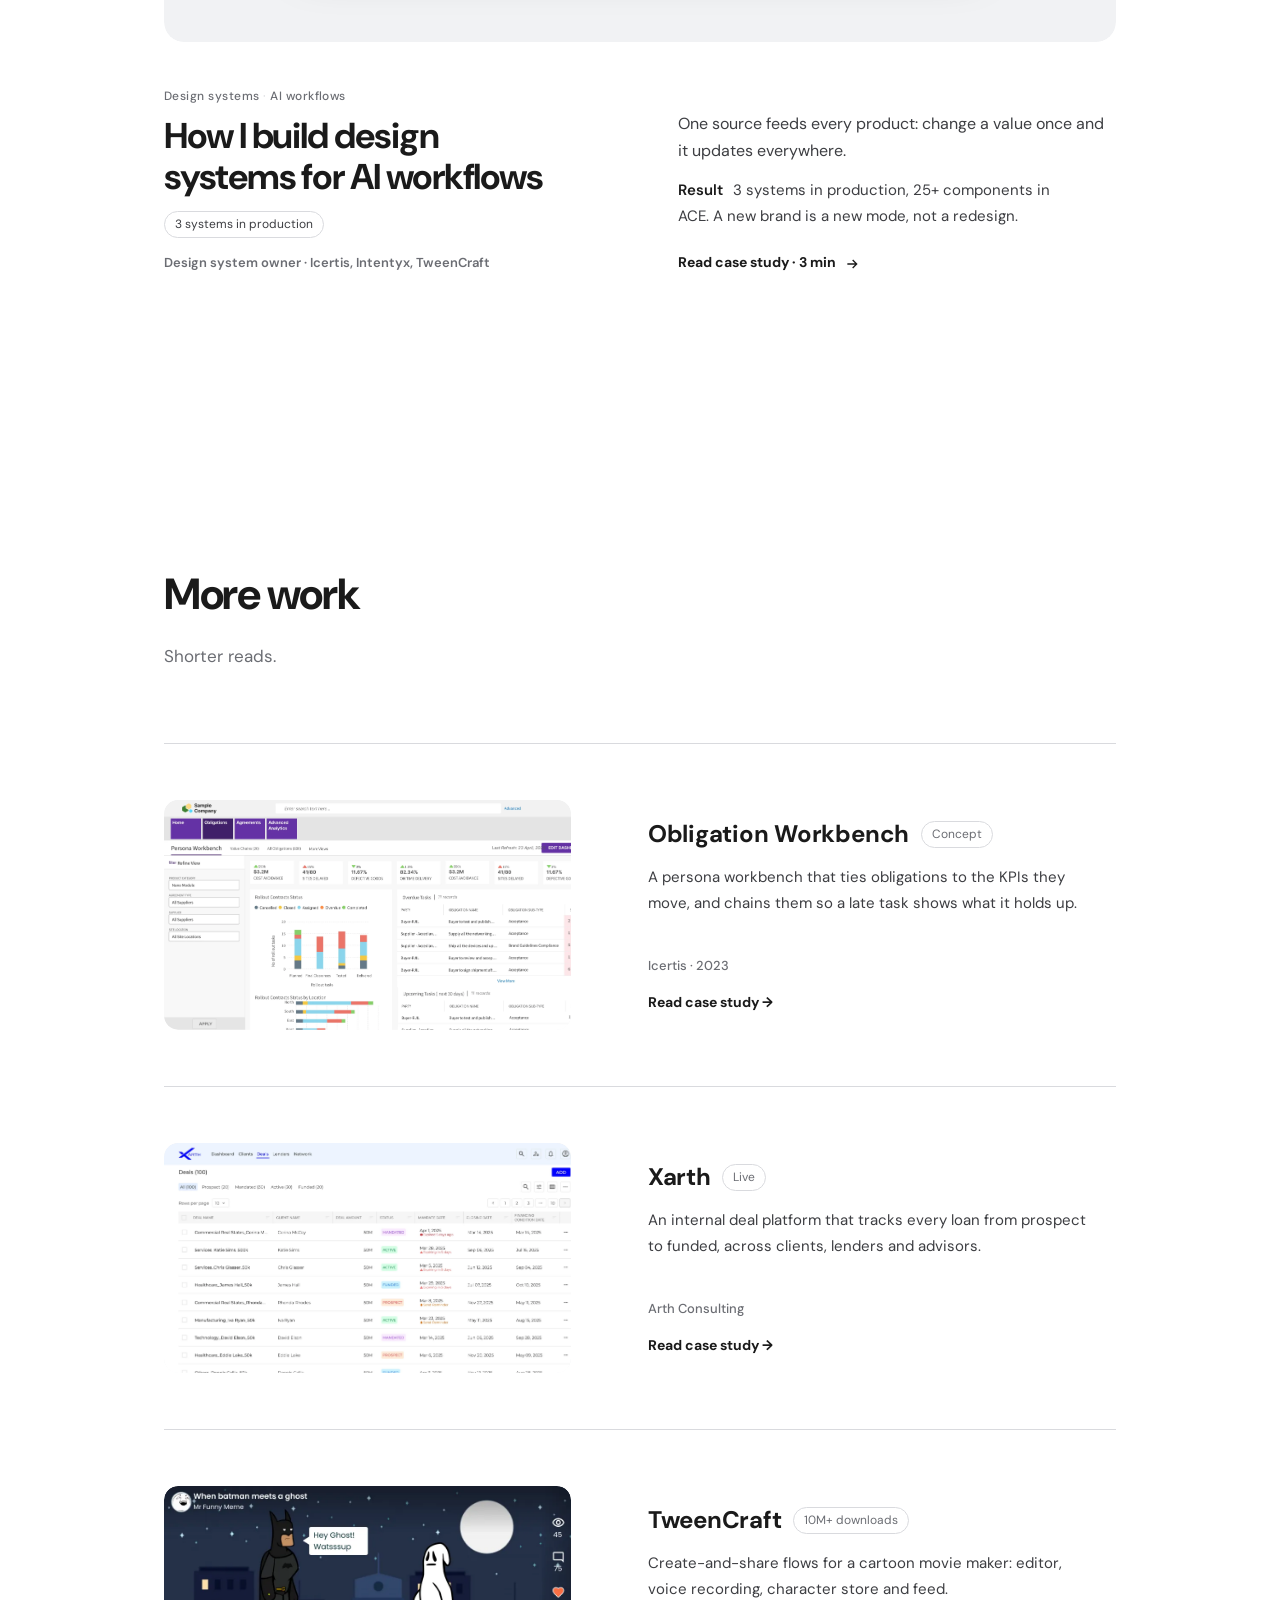
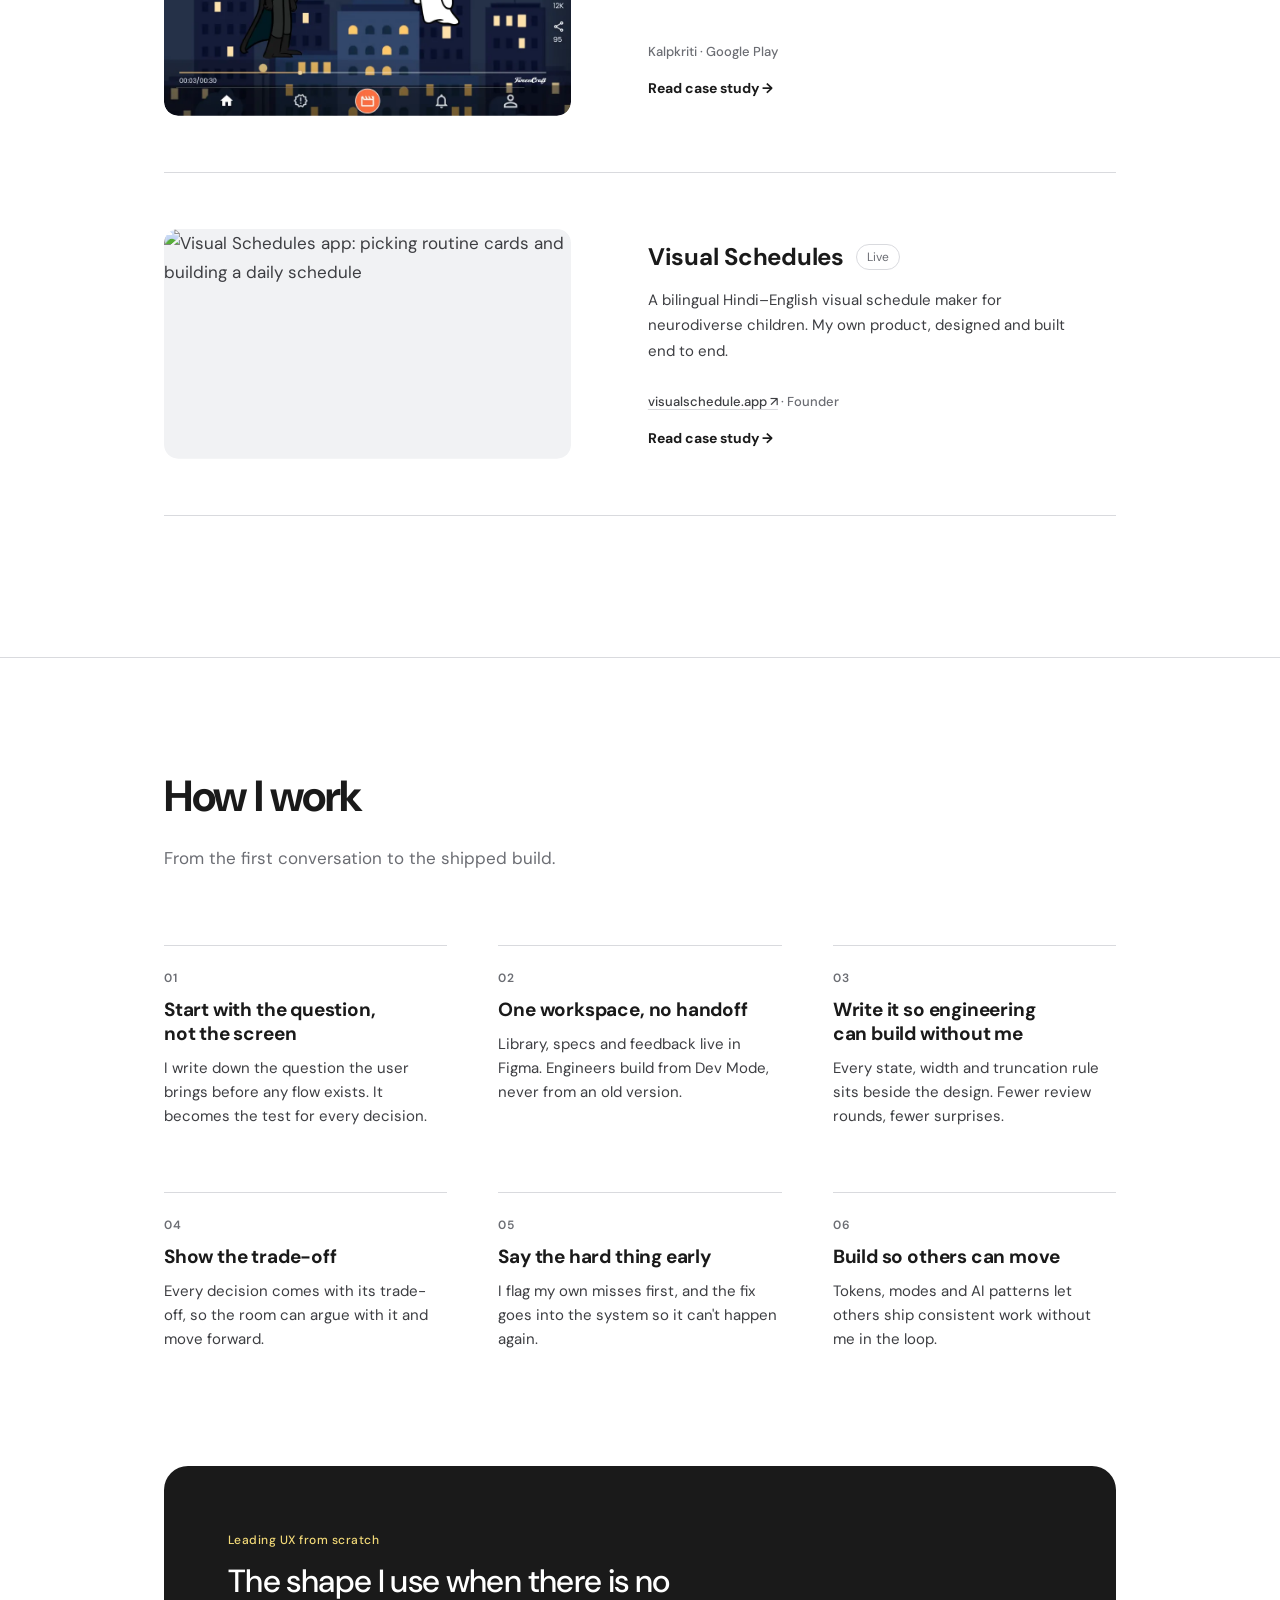
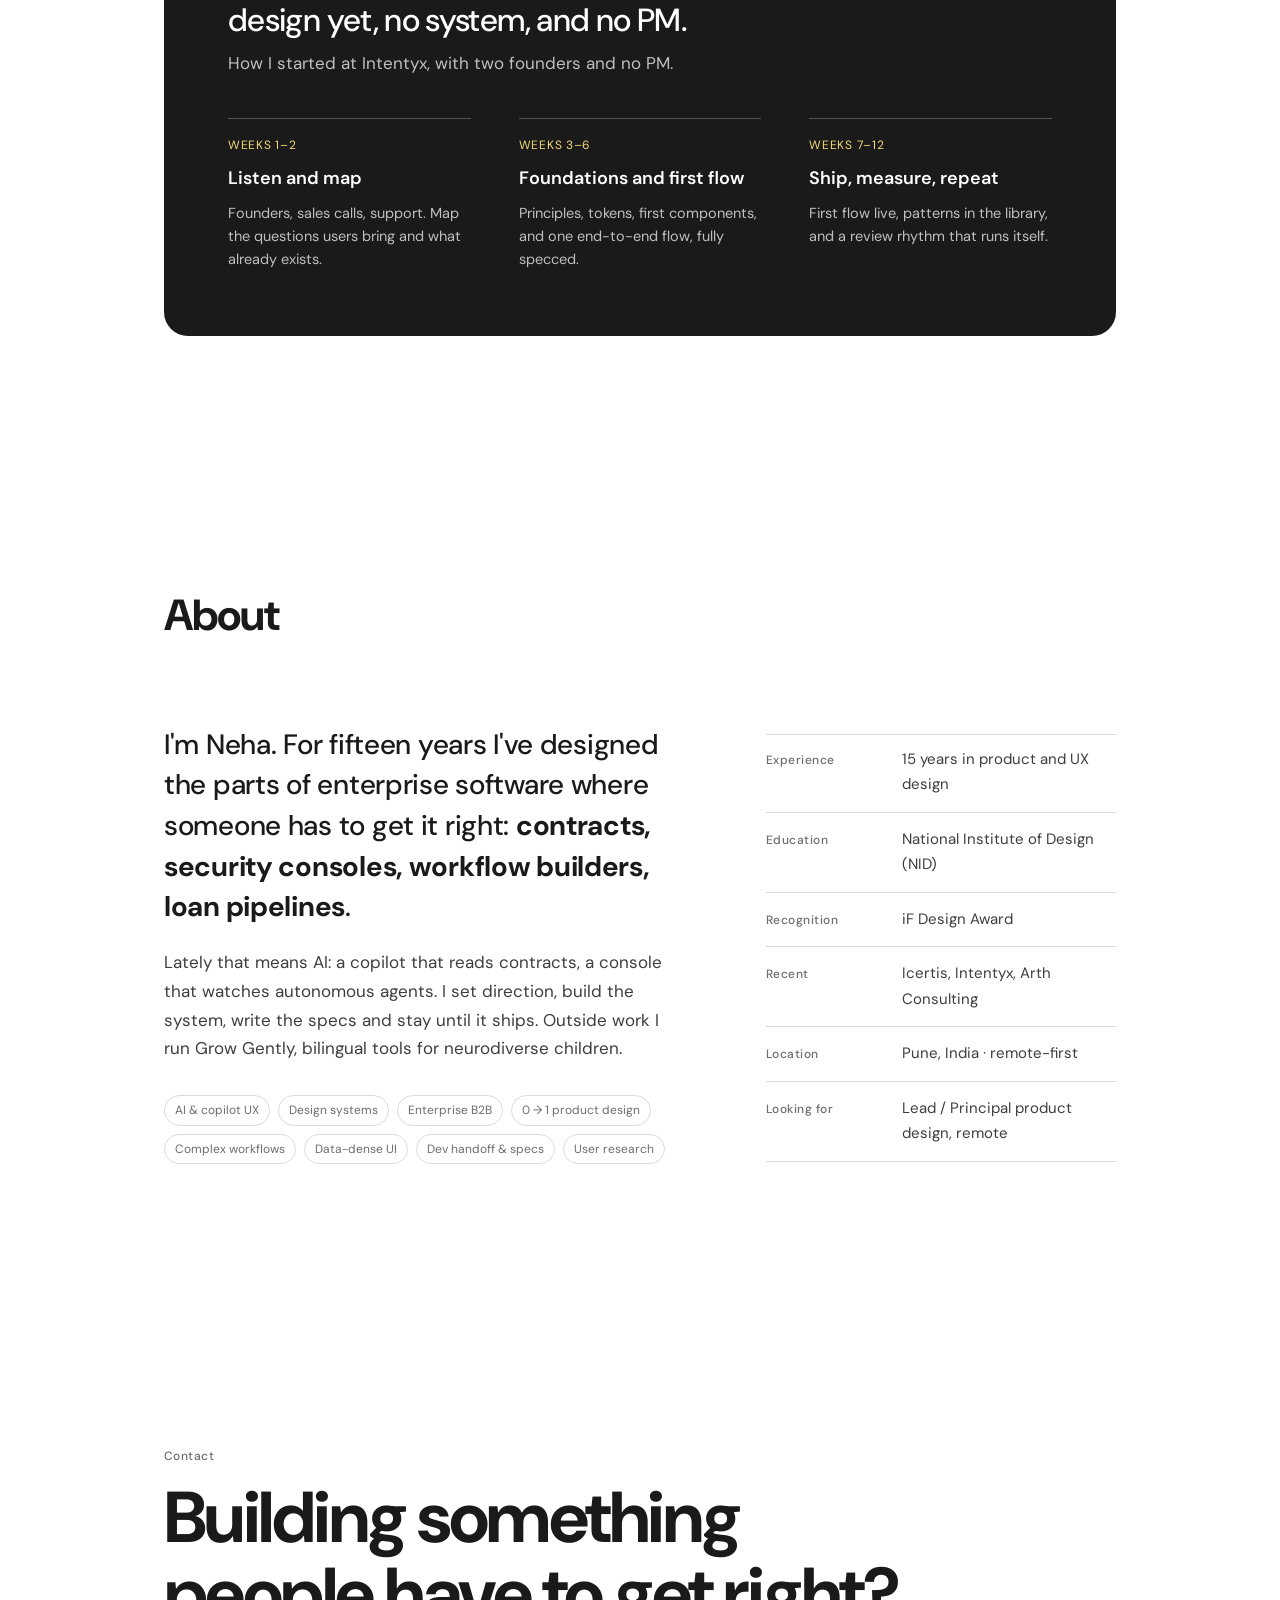
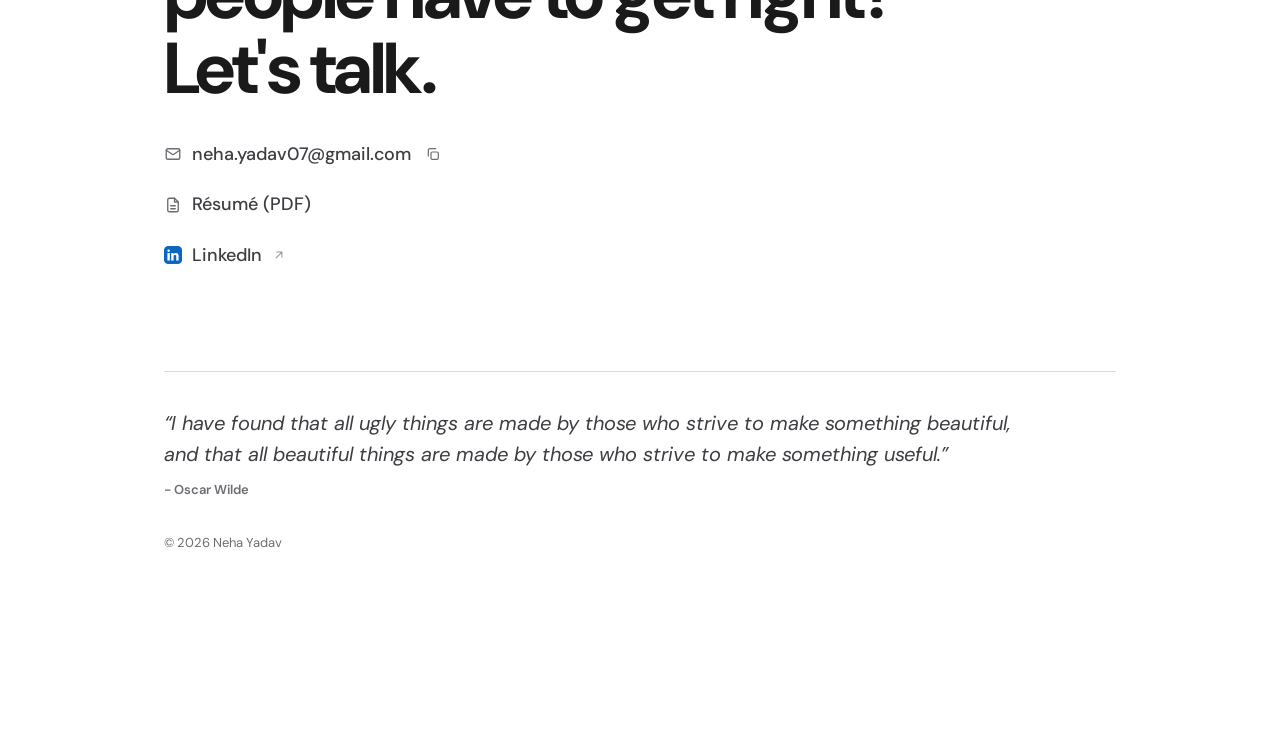
